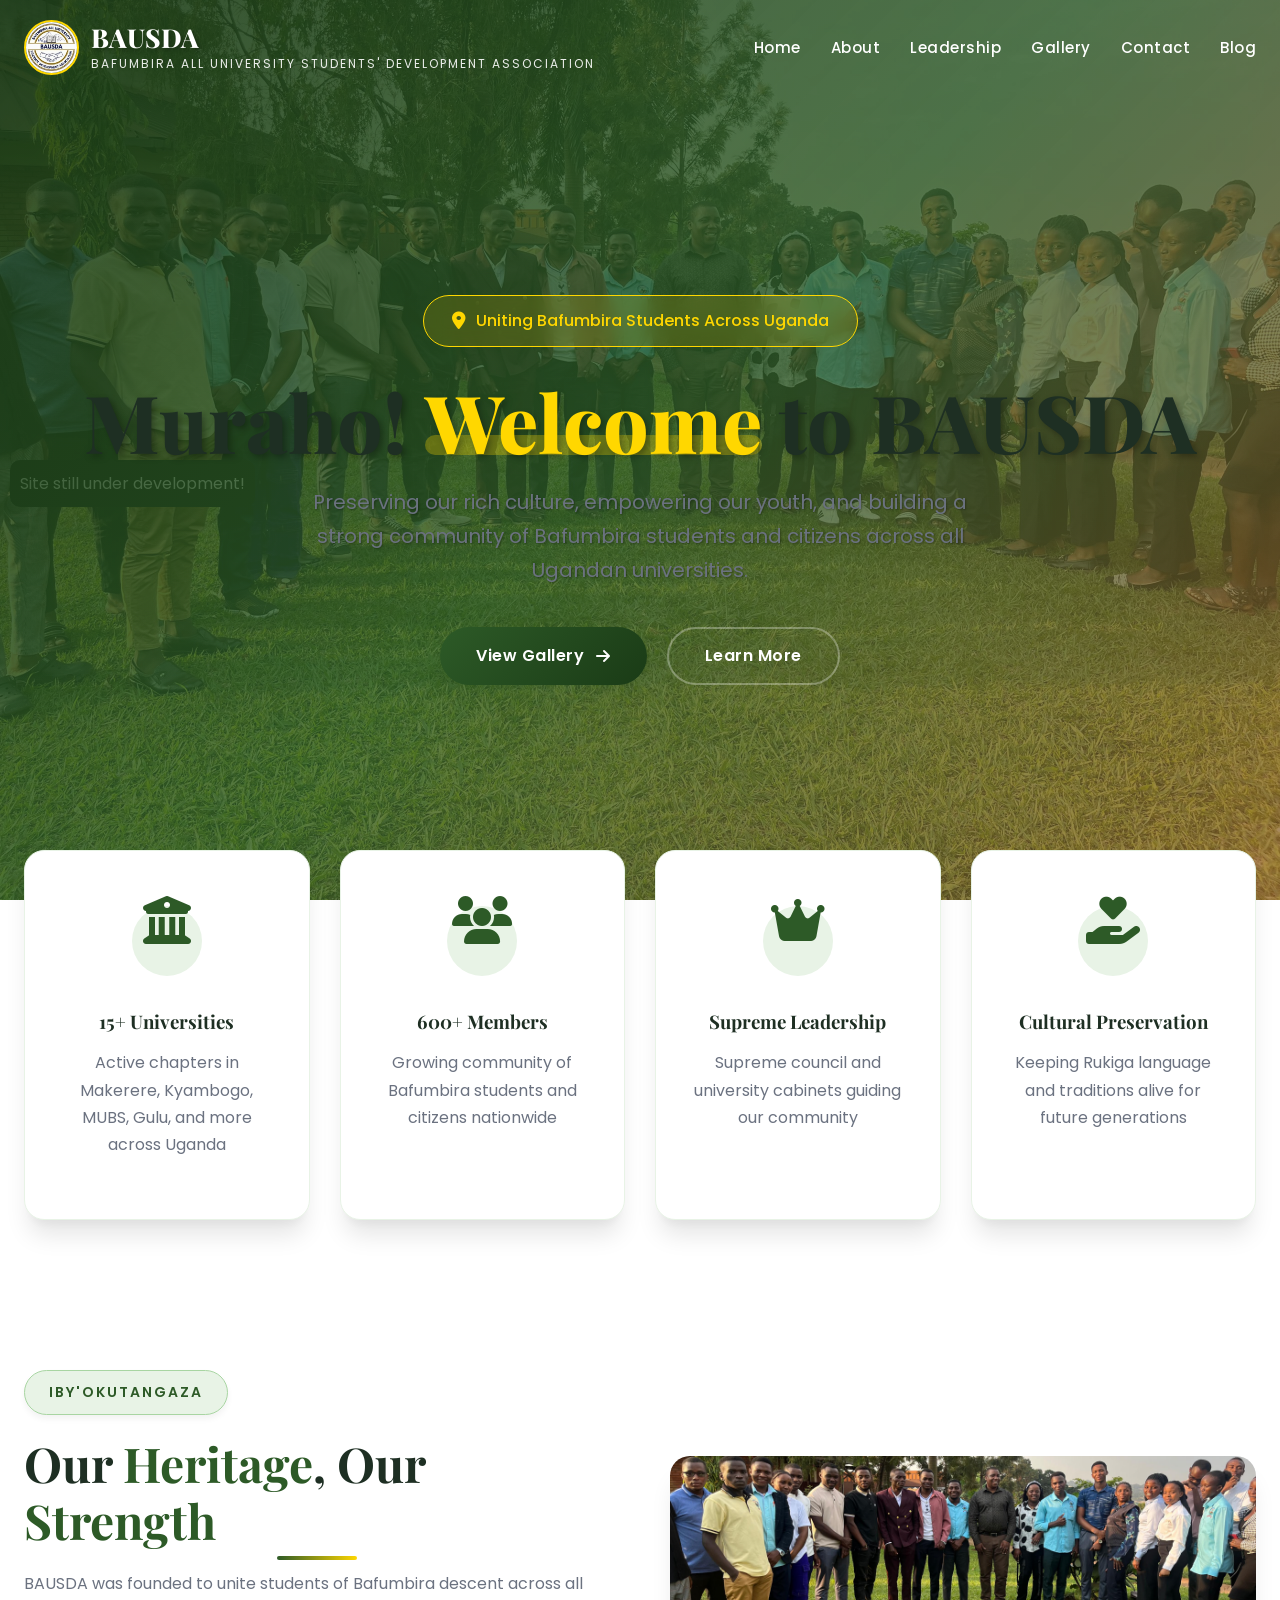
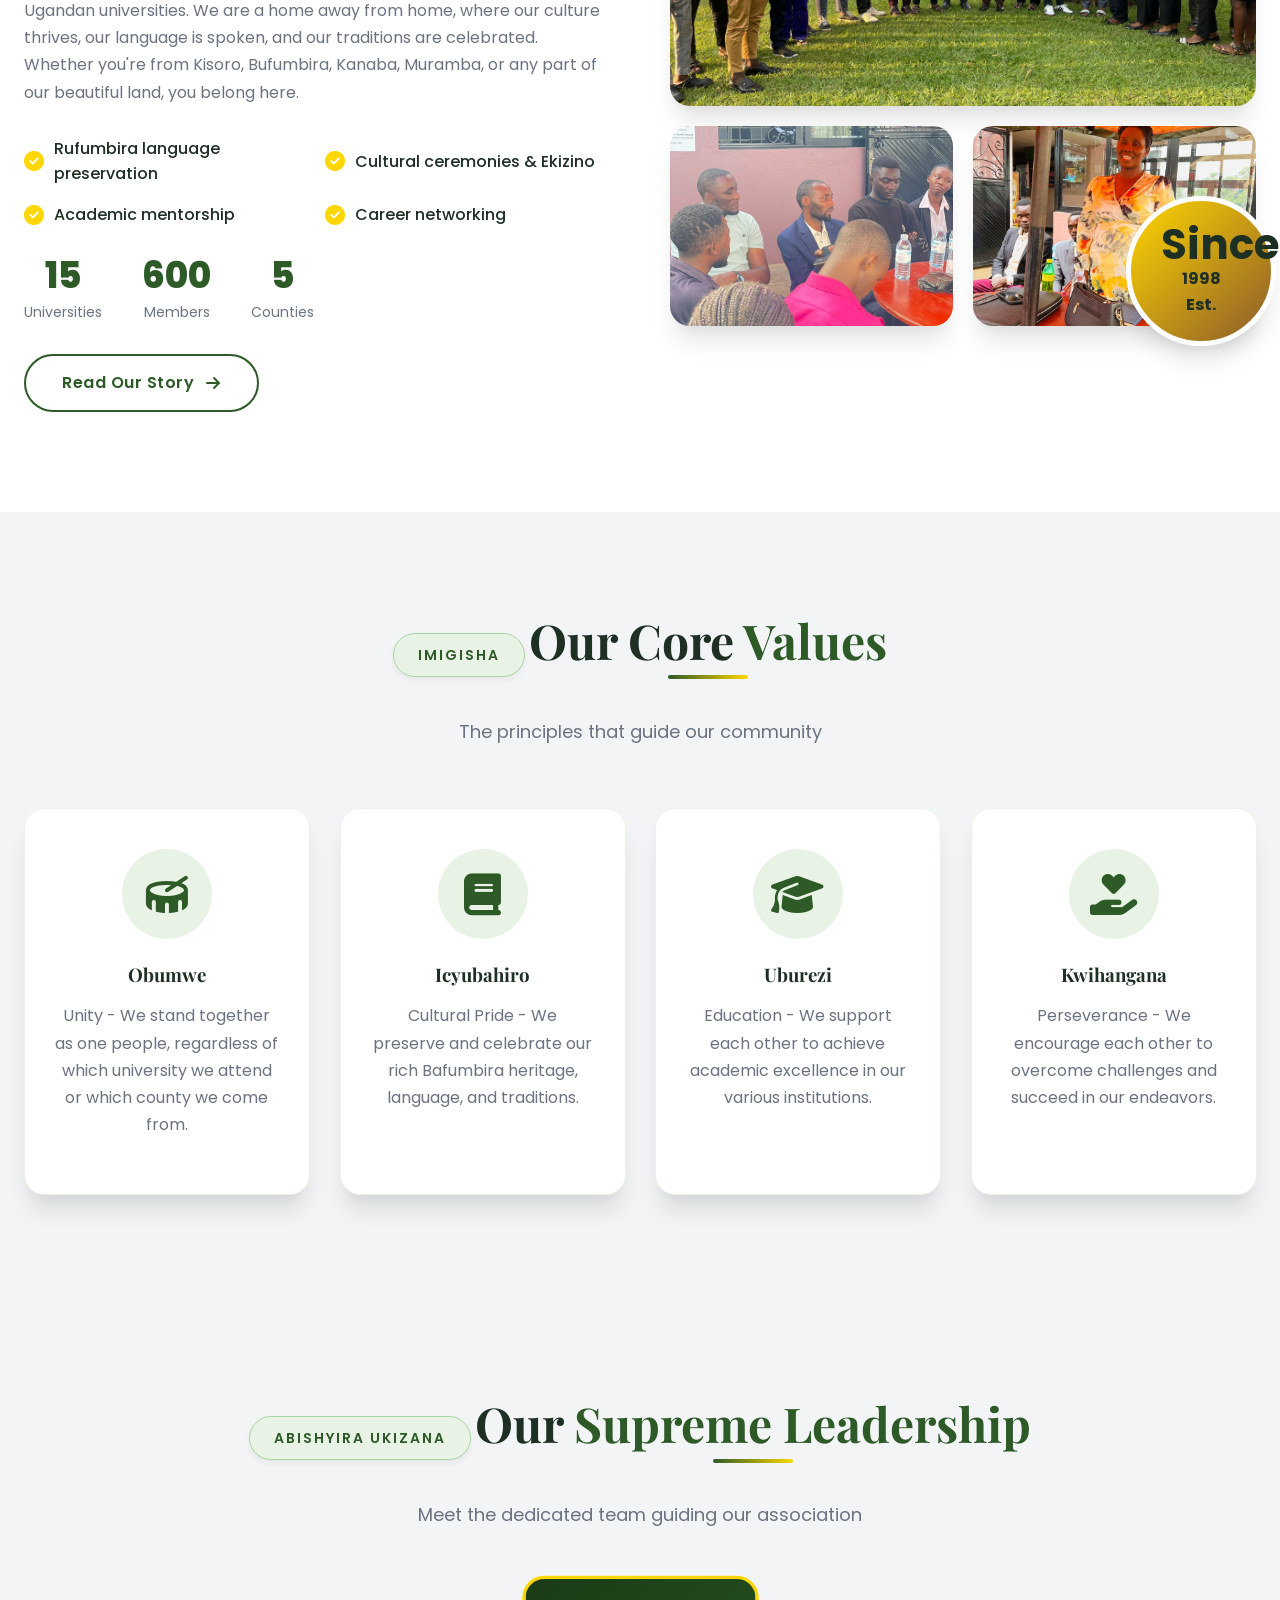
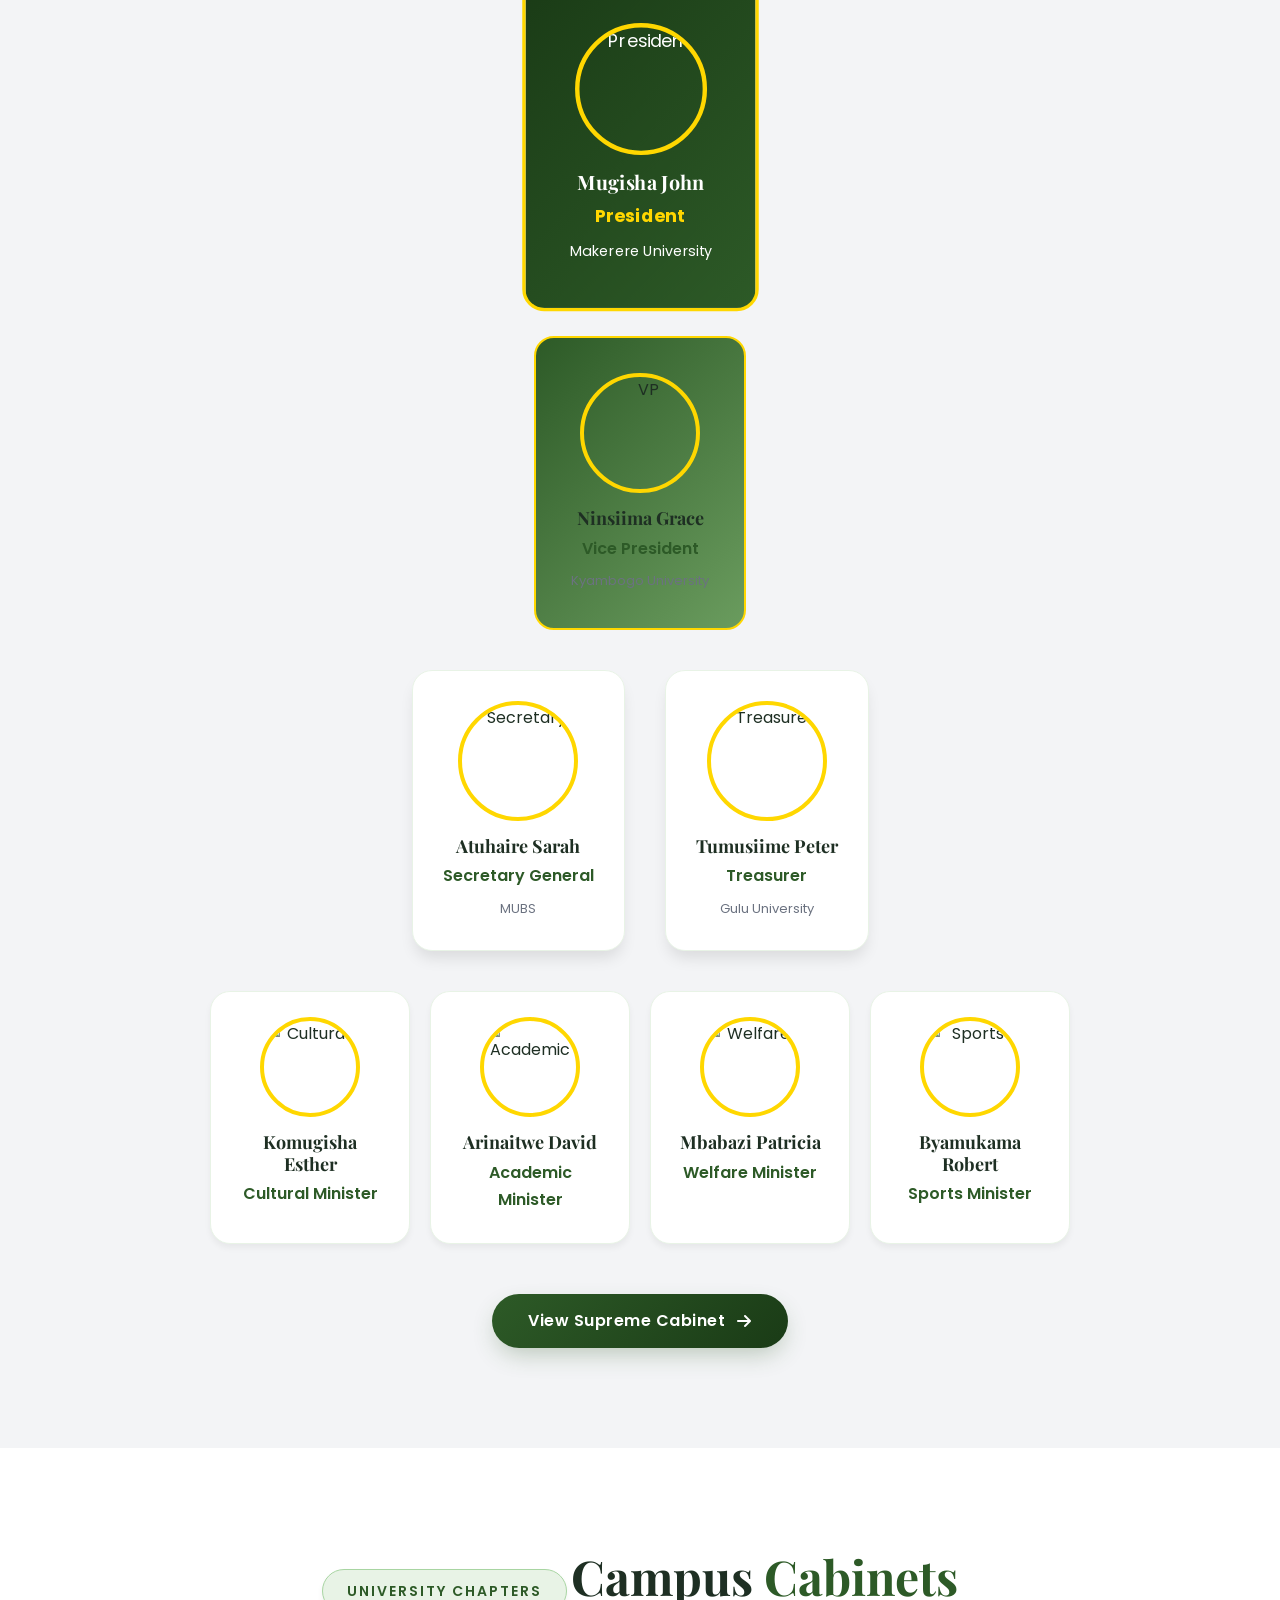
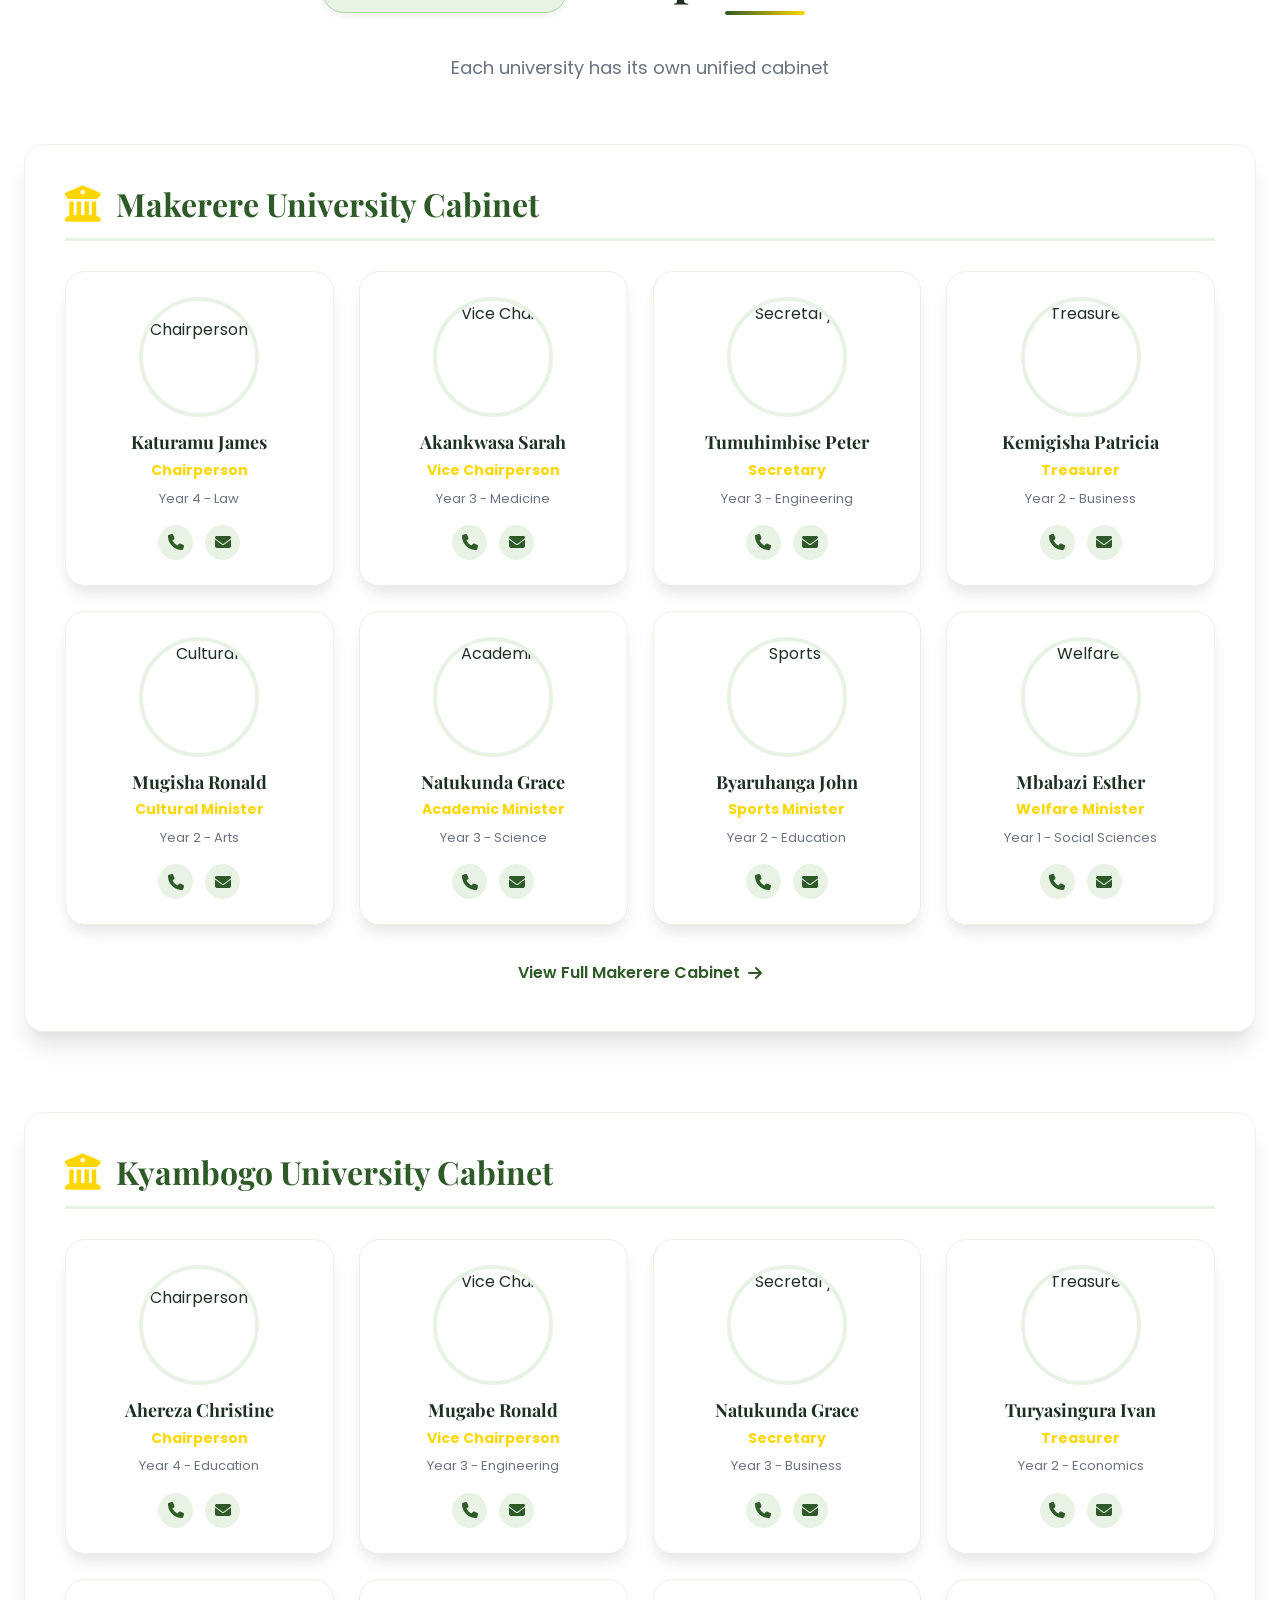
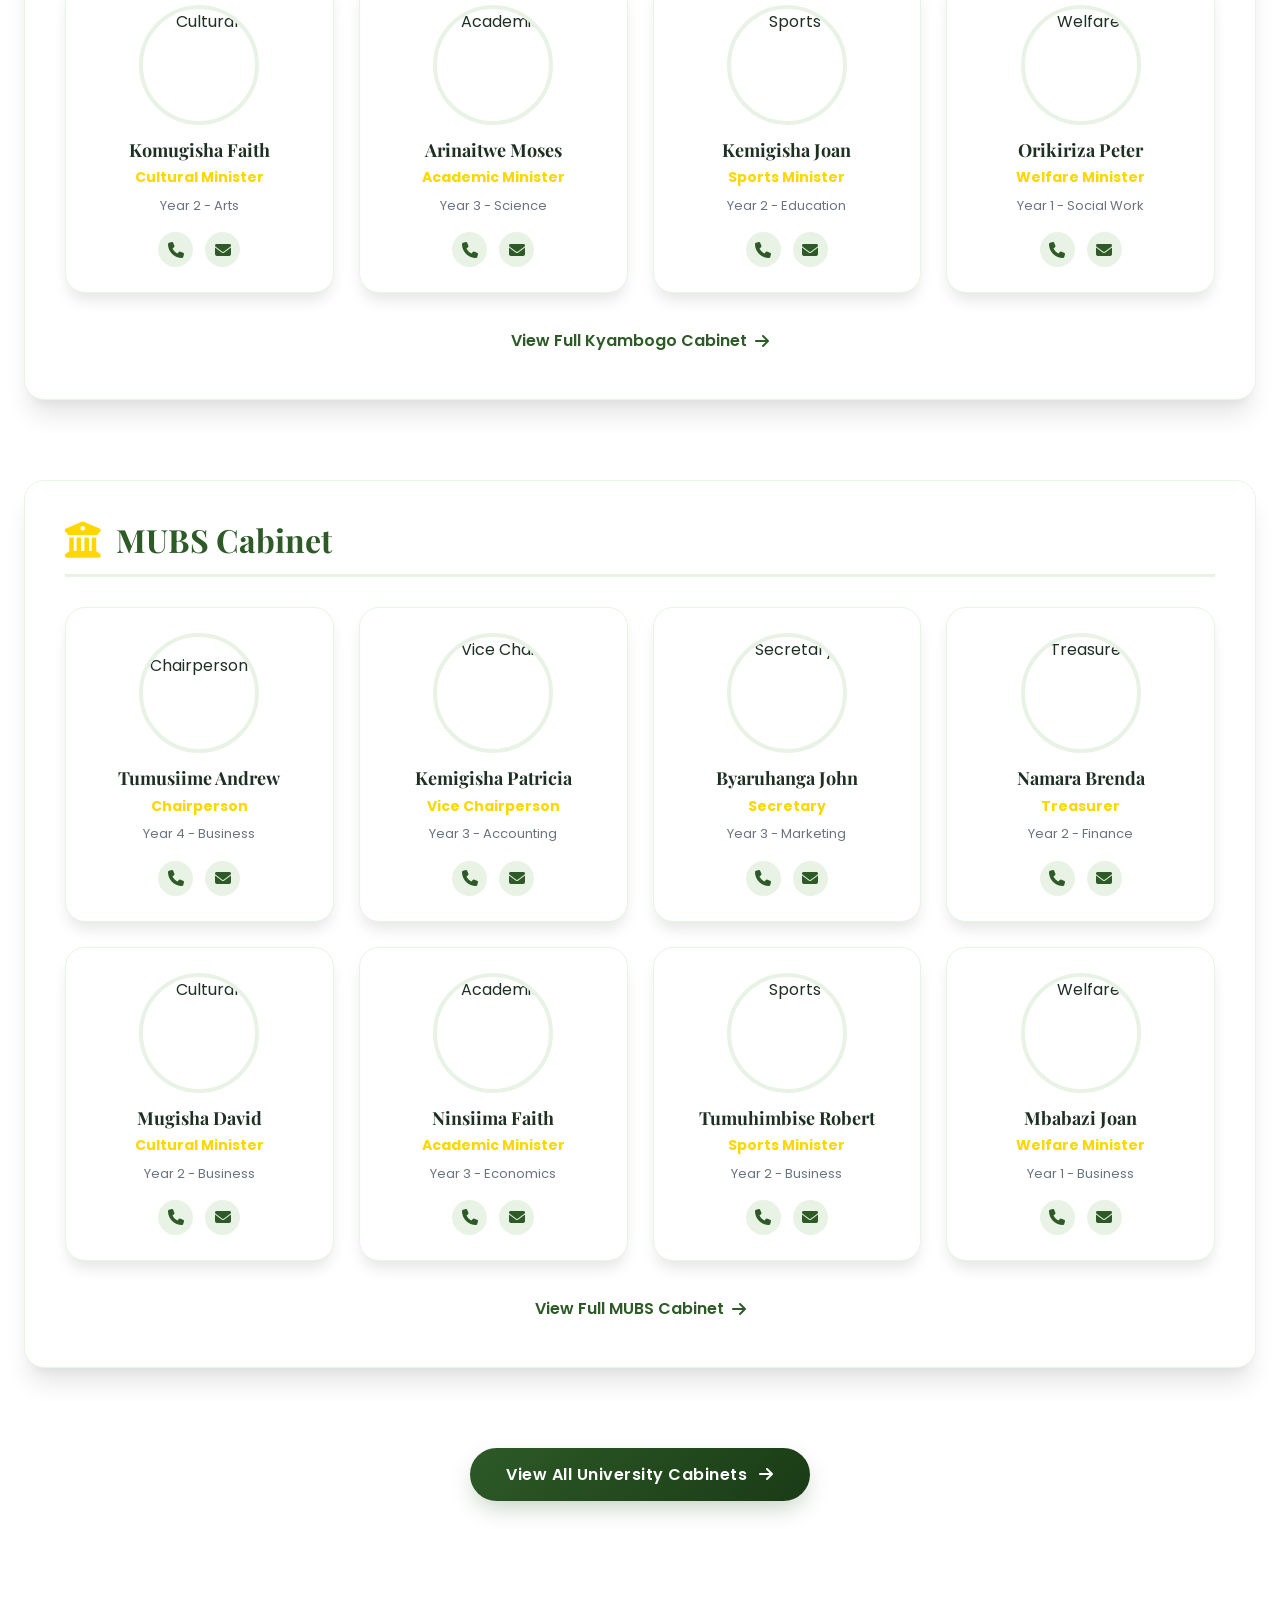
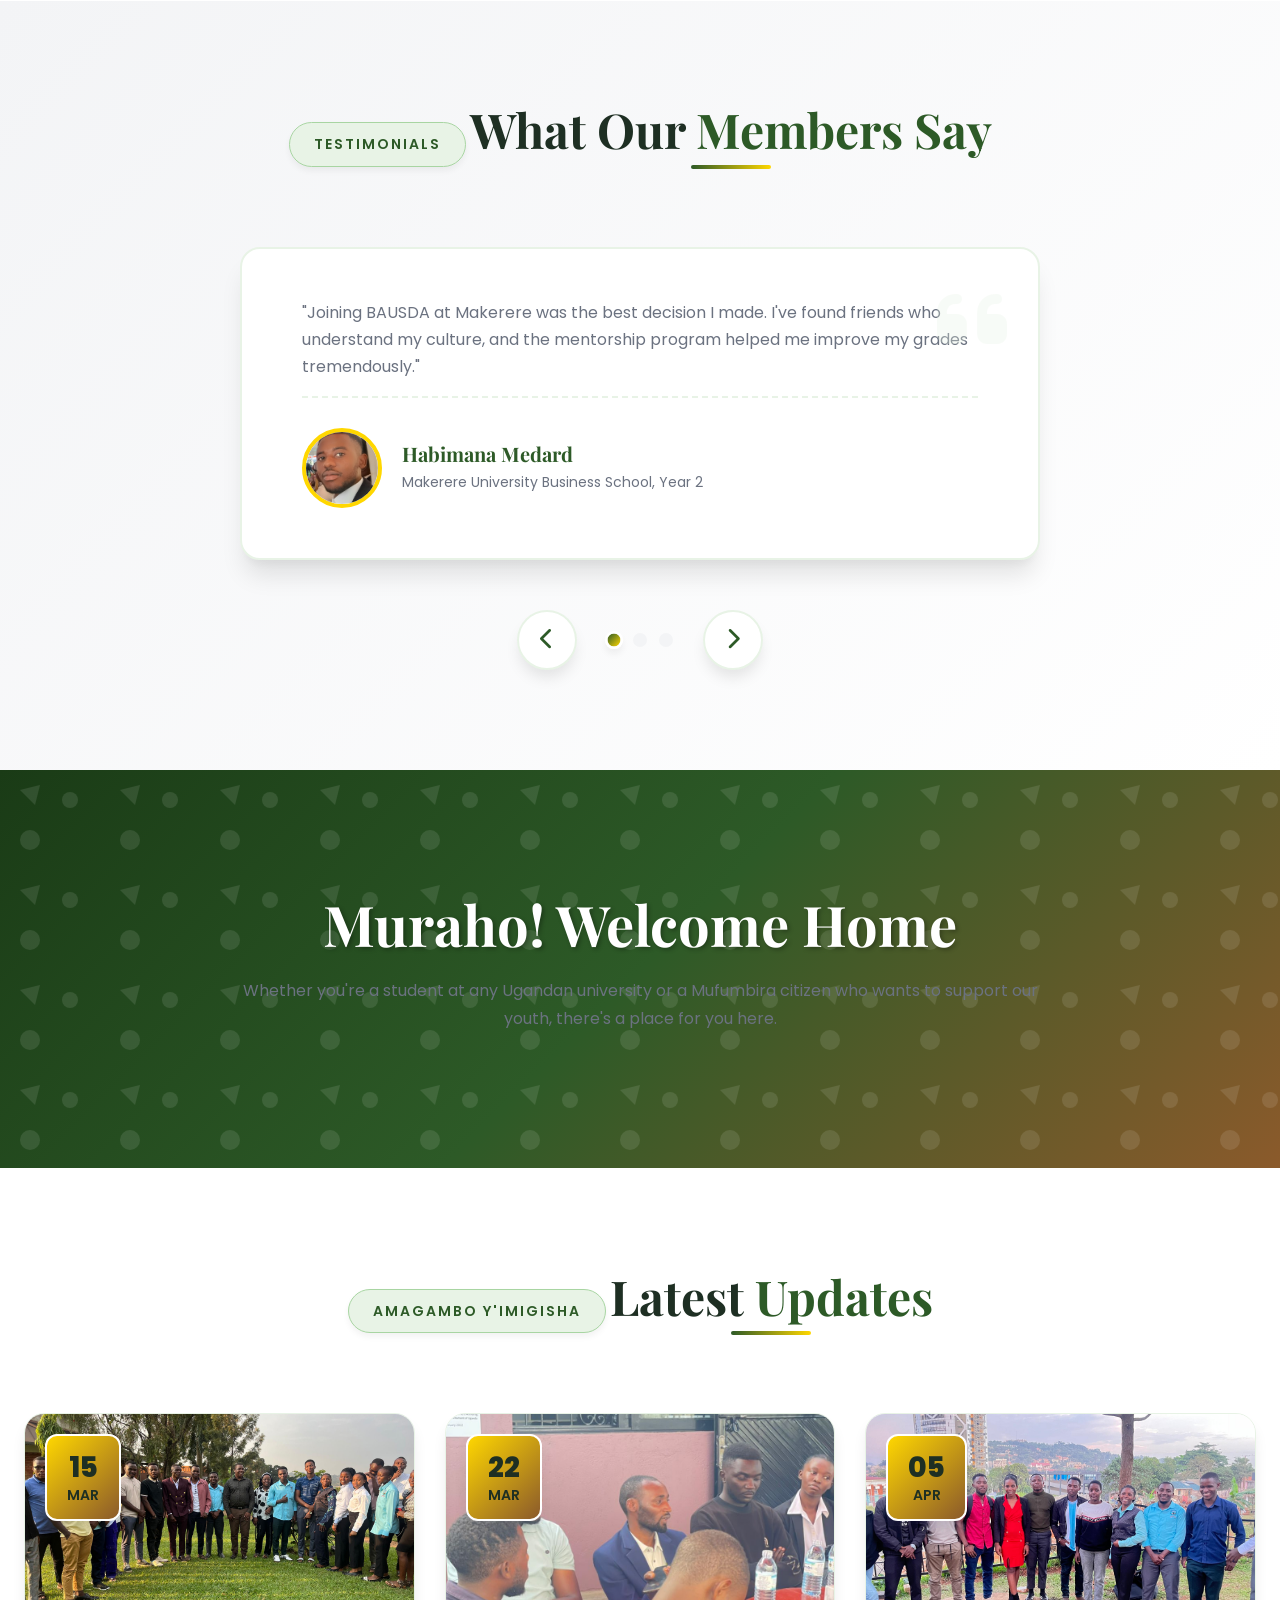
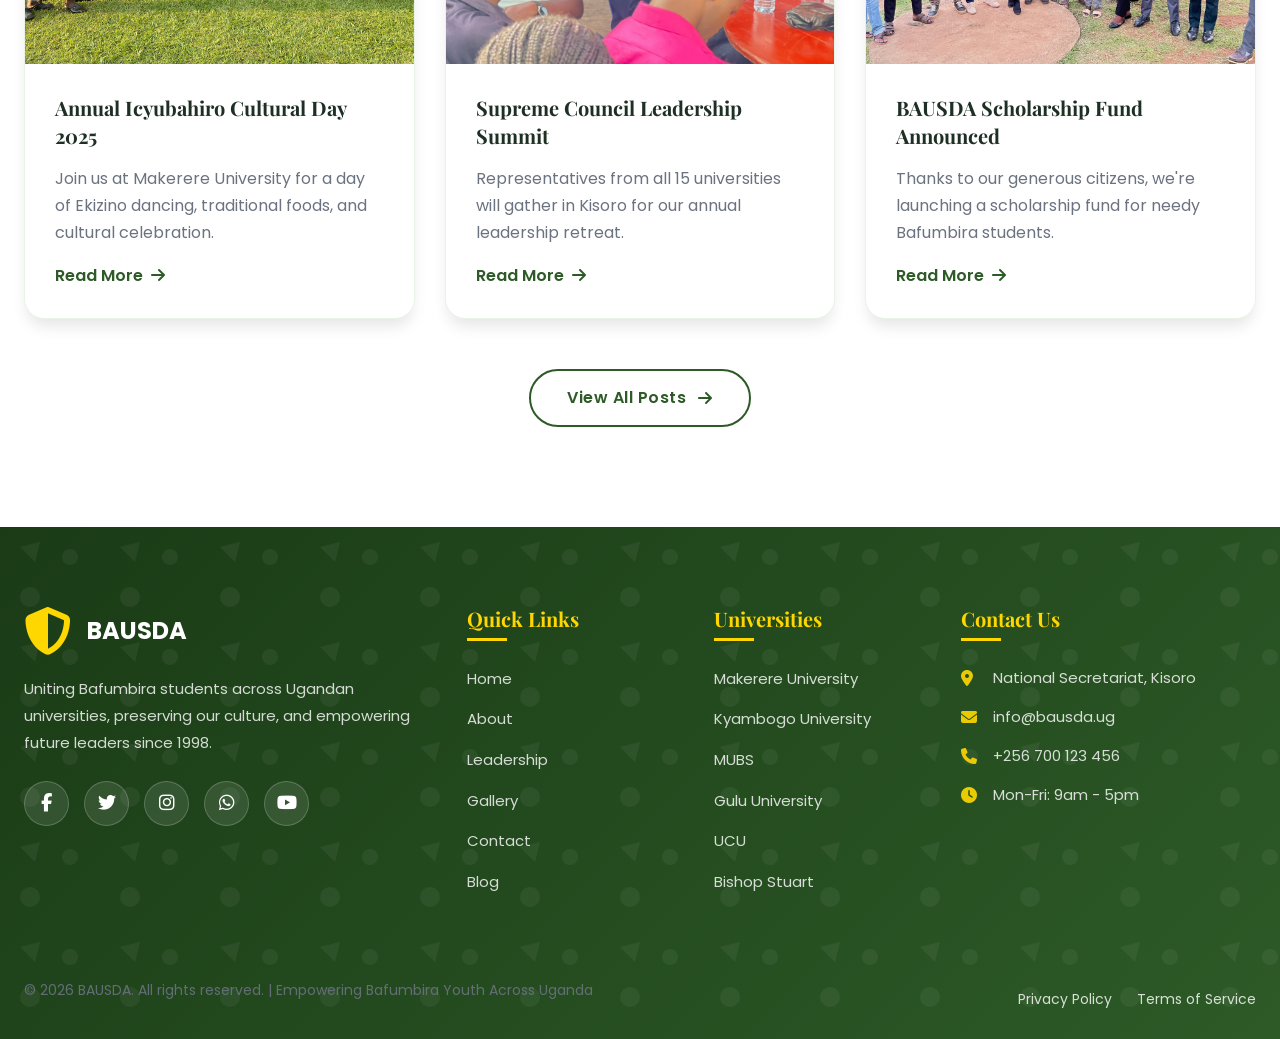
==== index.html @ 08331507 "first images" ====
<!DOCTYPE html>
<html lang="en">

<head>
    <meta charset="UTF-8">
    <meta name="viewport" content="width=device-width, initial-scale=1.0">
    <title>BAUSDA | Bafumbira Students' Association</title>
    <link rel="stylesheet" href="css/styles.css">
    <link rel="stylesheet" href="https://cdnjs.cloudflare.com/ajax/libs/font-awesome/6.4.0/css/all.min.css">
    <link
        href="https://fonts.googleapis.com/css2?family=Playfair+Display:wght@400;500;600;700;800&family=Poppins:wght@300;400;500;600;700&display=swap"
        rel="stylesheet">
    <link href="https://unpkg.com/aos@2.3.1/dist/aos.css" rel="stylesheet">
    <link rel="shortcut icon" href="image_resources/android-chrome-192x192.png" type="image/x-icon">
</head>

<body>
    <header class="header" id="header">
        <nav class="navbar">
            <div class="container">
                <div class="nav-wrapper">
                    <a href="index.html" class="logo">
                        <div class="logo-icon">
                            <img src="image_resources/bausda_logo.jpeg" alt="logo" srcset="">
                        </div>
                        <div class="logo-text">
                            <span class="logo-main">BAUSDA</span>
                            <span class="logo-sub">Bafumbira All University Students' Development Association</span>
                        </div>
                    </a>

                    <ul class="nav-menu">
                        <li><a href="index.html" class="active">Home</a></li>
                        <li><a href="about.html">About</a></li>
                        <li><a href="leadership.html">Leadership</a></li>
                        <li><a href="gallery.html">Gallery</a></li>
                        <li><a href="contact.html">Contact</a></li>
                        <li><a href="blog.html">Blog</a></li>
                    </ul>

                    <div class="hamburger">
                        <span></span>
                        <span></span>
                        <span></span>
                    </div>
                </div>
            </div>
        </nav>
    </header>

    <section class="hero">
        <div class="hero-slider">
            <div class="slide active"
                style="background-image: url('image_resources/bousda_photos/welcome_banner.jpg')">
            </div>
            <div class="slide"
                style="background-image: url('https://images.unsplash.com/photo-1524661135-423995f22d0b?ixlib=rb-4.0.3&auto=format&fit=crop&w=1950&q=80')">
            </div>
            <div class="slide"
                style="background-image: url('image_resources/bousda_photos/welcome_image2.jpg')">
            </div>
        </div>
        <div class="hero-overlay"></div>

        <div class="container hero-content">
            <div class="hero-badge" data-aos="fade-up" data-aos-duration="1000">
                <i class="fas fa-map-marker-alt"></i>
                Uniting Bafumbira Students Across Uganda
            </div>
            <h1 class="hero-title" data-aos="fade-up" data-aos-duration="1000" data-aos-delay="200">
                Muraho! <span class="highlight">Welcome</span> to BAUSDA
            </h1>
            <p class="hero-text" data-aos="fade-up" data-aos-duration="1000" data-aos-delay="400">
                Preserving our rich culture, empowering our youth, and building a strong community of Bafumbira students
                and citizens across all Ugandan universities.
            </p>
            <div class="hero-buttons" data-aos="fade-up" data-aos-duration="1000" data-aos-delay="600">
                <a href="gallery.html" class="btn btn-primary btn-glow">
                    View Gallery <i class="fas fa-arrow-right"></i>
                </a>
                <a href="about.html" class="btn btn-outline-light">
                    Learn More
                </a>
            </div>
        </div>

        <div class="hero-controls">
            <button class="prev-slide"><i class="fas fa-chevron-left"></i></button>
            <button class="next-slide"><i class="fas fa-chevron-right"></i></button>
        </div>

        <div class="hero-scroll">
            <a href="#features" class="scroll-down">
                <span>Scroll</span>
                <i class="fas fa-chevron-down"></i>
            </a>
        </div>
    </section>

    <section class="features" id="features">
        <div class="container">
            <div class="features-grid">
                <div class="feature-card" data-aos="fade-up" data-aos-duration="800">
                    <div class="feature-icon-wrapper">
                        <i class="fas fa-university feature-icon"></i>
                        <div class="feature-icon-bg"></div>
                    </div>
                    <h3>15+ Universities</h3>
                    <p>Active chapters in Makerere, Kyambogo, MUBS, Gulu, and more across Uganda</p>
                </div>

                <div class="feature-card" data-aos="fade-up" data-aos-duration="800" data-aos-delay="100">
                    <div class="feature-icon-wrapper">
                        <i class="fas fa-users feature-icon"></i>
                        <div class="feature-icon-bg"></div>
                    </div>
                    <h3>600+ Members</h3>
                    <p>Growing community of Bafumbira students and citizens nationwide</p>
                </div>

                <div class="feature-card" data-aos="fade-up" data-aos-duration="800" data-aos-delay="200">
                    <div class="feature-icon-wrapper">
                        <i class="fas fa-crown feature-icon"></i>
                        <div class="feature-icon-bg"></div>
                    </div>
                    <h3>Supreme Leadership</h3>
                    <p>Supreme council and university cabinets guiding our community</p>
                </div>

                <div class="feature-card" data-aos="fade-up" data-aos-duration="800" data-aos-delay="300">
                    <div class="feature-icon-wrapper">
                        <i class="fas fa-hand-holding-heart feature-icon"></i>
                        <div class="feature-icon-bg"></div>
                    </div>
                    <h3>Cultural Preservation</h3>
                    <p>Keeping Rukiga language and traditions alive for future generations</p>
                </div>
            </div>
        </div>
    </section>

    <section class="about-preview">
        <div class="container">
            <div class="about-grid">
                <div class="about-content" data-aos="fade-right" data-aos-duration="1000">
                    <span class="section-tag">Iby'okutangaza</span>
                    <h2 class="section-title">Our <span class="text-green">Heritage</span>, Our <span
                            class="text-green">Strength</span></h2>
                    <p class="about-text">
                        BAUSDA was founded to unite students of Bafumbira descent across all
                        Ugandan universities. We are a home away from home, where our culture thrives, our language is
                        spoken, and our traditions are celebrated. Whether you're from Kisoro, Bufumbira, Kanaba,
                        Muramba, or any part of our beautiful land, you belong here.
                    </p>

                    <div class="about-features">
                        <div class="about-feature">
                            <i class="fas fa-check-circle"></i>
                            <span>Rufumbira language preservation</span>
                        </div>
                        <div class="about-feature">
                            <i class="fas fa-check-circle"></i>
                            <span>Cultural ceremonies & Ekizino</span>
                        </div>
                        <div class="about-feature">
                            <i class="fas fa-check-circle"></i>
                            <span>Academic mentorship</span>
                        </div>
                        <div class="about-feature">
                            <i class="fas fa-check-circle"></i>
                            <span>Career networking</span>
                        </div>
                    </div>

                    <div class="about-stats">
                        <div class="stat-item">
                            <span class="stat-number">15</span>
                            <span class="stat-label">Universities</span>
                        </div>
                        <div class="stat-item">
                            <span class="stat-number">600+</span>
                            <span class="stat-label">Members</span>
                        </div>
                        <div class="stat-item">
                            <span class="stat-number">5</span>
                            <span class="stat-label">Counties</span>
                        </div>
                    </div>

                    <a href="about.html" class="btn btn-secondary">
                        Read Our Story <i class="fas fa-arrow-right"></i>
                    </a>
                </div>

                <div class="about-image" data-aos="fade-left" data-aos-duration="1000">
                    <div class="image-grid">
                        <img src="image_resources/bousda_photos/welcome_banner.jpg"
                            alt="Bafumbira cultural gathering" class="grid-img img1">
                        <img src="image_resources/bousda_photos/meeting.jpg"
                            alt="Students meeting" class="grid-img img2">
                        <img src="image_resources/bousda_photos/meeting2.jpg"
                            alt="Cultural dance" class="grid-img img3">
                    </div>
                    <div class="experience-badge">
                        <span class="years">Since</span>
                        <span>1998<br>Est.</span>
                    </div>
                </div>
            </div>
        </div>
    </section>

    <section class="values">
        <div class="container">
            <div class="section-header text-center" data-aos="fade-up" data-aos-duration="800">
                <span class="section-tag">Imigisha</span>
                <h2 class="section-title">Our Core <span class="text-green">Values</span></h2>
                <p class="section-description">The principles that guide our community</p>
            </div>

            <div class="values-grid">
                <div class="value-card" data-aos="flip-left" data-aos-duration="800">
                    <div class="value-icon-wrapper">
                        <i class="fas fa-drum"></i>
                    </div>
                    <h3>Obumwe</h3>
                    <p>Unity - We stand together as one people, regardless of which university we attend or which
                        county we come from.</p>
                </div>

                <div class="value-card" data-aos="flip-left" data-aos-duration="800" data-aos-delay="100">
                    <div class="value-icon-wrapper">
                        <i class="fas fa-book"></i>
                    </div>
                    <h3>Icyubahiro</h3>
                    <p>Cultural Pride - We preserve and celebrate our rich Bafumbira heritage, language, and traditions.
                    </p>
                </div>

                <div class="value-card" data-aos="flip-left" data-aos-duration="800" data-aos-delay="200">
                    <div class="value-icon-wrapper">
                        <i class="fas fa-graduation-cap"></i>
                    </div>
                    <h3>Uburezi</h3>
                    <p>Education - We support each other to achieve academic excellence in our various institutions.</p>
                </div>

                <div class="value-card" data-aos="flip-left" data-aos-duration="800" data-aos-delay="300">
                    <div class="value-icon-wrapper">
                        <i class="fas fa-hand-holding-heart"></i>
                    </div>
                    <h3>Kwihangana</h3>
                    <p>Perseverance - We encourage each other to overcome challenges and succeed in our endeavors.</p>
                </div>
            </div>
        </div>
    </section>

    <section class="leadership-preview bg-light">
        <div class="container">
            <div class="section-header text-center" data-aos="fade-up" data-aos-duration="800">
                <span class="section-tag">Abishyira Ukizana</span>
                <h2 class="section-title">Our <span class="text-green">Supreme Leadership</span></h2>
                <p class="section-description">Meet the dedicated team guiding our association</p>
            </div>

            <div class="hierarchy-chart" data-aos="fade-up" data-aos-duration="1000">
                <div class="hierarchy-level president-level">
                    <div class="leader-card">
                        <img src="https://randomuser.me/api/portraits/men/32.jpg" alt="President">
                        <h4>Mugisha John</h4>
                        <p>President</p>
                        <span>Makerere University</span>
                    </div>
                </div>

                <div class="hierarchy-level vp-level">
                    <div class="leader-card">
                        <img src="https://randomuser.me/api/portraits/women/44.jpg" alt="VP">
                        <h4>Ninsiima Grace</h4>
                        <p>Vice President</p>
                        <span>Kyambogo University</span>
                    </div>
                </div>

                <div class="hierarchy-level secretariat-level">
                    <div class="leader-card">
                        <img src="https://randomuser.me/api/portraits/women/68.jpg" alt="Secretary">
                        <h4>Atuhaire Sarah</h4>
                        <p>Secretary General</p>
                        <span>MUBS</span>
                    </div>
                    <div class="leader-card">
                        <img src="https://randomuser.me/api/portraits/men/46.jpg" alt="Treasurer">
                        <h4>Tumusiime Peter</h4>
                        <p>Treasurer</p>
                        <span>Gulu University</span>
                    </div>
                </div>

                <div class="hierarchy-level cabinet-level">
                    <div class="leader-card">
                        <img src="https://randomuser.me/api/portraits/women/33.jpg" alt="Cultural">
                        <h4>Komugisha Esther</h4>
                        <p>Cultural Minister</p>
                    </div>
                    <div class="leader-card">
                        <img src="https://randomuser.me/api/portraits/men/75.jpg" alt="Academic">
                        <h4>Arinaitwe David</h4>
                        <p>Academic Minister</p>
                    </div>
                    <div class="leader-card">
                        <img src="https://randomuser.me/api/portraits/women/22.jpg" alt="Welfare">
                        <h4>Mbabazi Patricia</h4>
                        <p>Welfare Minister</p>
                    </div>
                    <div class="leader-card">
                        <img src="https://randomuser.me/api/portraits/men/52.jpg" alt="Sports">
                        <h4>Byamukama Robert</h4>
                        <p>Sports Minister</p>
                    </div>
                </div>
            </div>

            <div class="text-center">
                <a href="leadership.html" class="btn btn-primary">View Supreme Cabinet <i
                        class="fas fa-arrow-right"></i></a>
            </div>
        </div>
    </section>

    <!-- University Chapters with Full Cabinets -->
    <section class="university-chapters-full">
        <div class="container">
            <div class="section-header text-center" data-aos="fade-up" data-aos-duration="800">
                <span class="section-tag">University Chapters</span>
                <h2 class="section-title">Campus <span class="text-green">Cabinets</span></h2>
                <p class="section-description">Each university has its own unified cabinet</p>
            </div>

            <!-- Makerere University Cabinet -->
            <div class="chapter-full" data-aos="fade-up" data-aos-duration="1000">
                <h3 class="chapter-title"><i class="fas fa-university"></i> Makerere University Cabinet</h3>
                <div class="chapter-cabinet-grid">
                    <div class="cabinet-member">
                        <img src="https://randomuser.me/api/portraits/men/42.jpg" alt="Chairperson">
                        <h4>Katuramu James</h4>
                        <p class="member-role">Chairperson</p>
                        <p class="member-year">Year 4 - Law</p>
                        <div class="member-contact">
                            <a href="#"><i class="fas fa-phone"></i></a>
                            <a href="#"><i class="fas fa-envelope"></i></a>
                        </div>
                    </div>
                    <div class="cabinet-member">
                        <img src="https://randomuser.me/api/portraits/women/42.jpg" alt="Vice Chair">
                        <h4>Akankwasa Sarah</h4>
                        <p class="member-role">Vice Chairperson</p>
                        <p class="member-year">Year 3 - Medicine</p>
                        <div class="member-contact">
                            <a href="#"><i class="fas fa-phone"></i></a>
                            <a href="#"><i class="fas fa-envelope"></i></a>
                        </div>
                    </div>
                    <div class="cabinet-member">
                        <img src="https://randomuser.me/api/portraits/men/43.jpg" alt="Secretary">
                        <h4>Tumuhimbise Peter</h4>
                        <p class="member-role">Secretary</p>
                        <p class="member-year">Year 3 - Engineering</p>
                        <div class="member-contact">
                            <a href="#"><i class="fas fa-phone"></i></a>
                            <a href="#"><i class="fas fa-envelope"></i></a>
                        </div>
                    </div>
                    <div class="cabinet-member">
                        <img src="https://randomuser.me/api/portraits/women/43.jpg" alt="Treasurer">
                        <h4>Kemigisha Patricia</h4>
                        <p class="member-role">Treasurer</p>
                        <p class="member-year">Year 2 - Business</p>
                        <div class="member-contact">
                            <a href="#"><i class="fas fa-phone"></i></a>
                            <a href="#"><i class="fas fa-envelope"></i></a>
                        </div>
                    </div>
                    <div class="cabinet-member">
                        <img src="https://randomuser.me/api/portraits/men/44.jpg" alt="Cultural">
                        <h4>Mugisha Ronald</h4>
                        <p class="member-role">Cultural Minister</p>
                        <p class="member-year">Year 2 - Arts</p>
                        <div class="member-contact">
                            <a href="#"><i class="fas fa-phone"></i></a>
                            <a href="#"><i class="fas fa-envelope"></i></a>
                        </div>
                    </div>
                    <div class="cabinet-member">
                        <img src="https://randomuser.me/api/portraits/women/44.jpg" alt="Academic">
                        <h4>Natukunda Grace</h4>
                        <p class="member-role">Academic Minister</p>
                        <p class="member-year">Year 3 - Science</p>
                        <div class="member-contact">
                            <a href="#"><i class="fas fa-phone"></i></a>
                            <a href="#"><i class="fas fa-envelope"></i></a>
                        </div>
                    </div>
                    <div class="cabinet-member">
                        <img src="https://randomuser.me/api/portraits/men/45.jpg" alt="Sports">
                        <h4>Byaruhanga John</h4>
                        <p class="member-role">Sports Minister</p>
                        <p class="member-year">Year 2 - Education</p>
                        <div class="member-contact">
                            <a href="#"><i class="fas fa-phone"></i></a>
                            <a href="#"><i class="fas fa-envelope"></i></a>
                        </div>
                    </div>
                    <div class="cabinet-member">
                        <img src="https://randomuser.me/api/portraits/women/45.jpg" alt="Welfare">
                        <h4>Mbabazi Esther</h4>
                        <p class="member-role">Welfare Minister</p>
                        <p class="member-year">Year 1 - Social Sciences</p>
                        <div class="member-contact">
                            <a href="#"><i class="fas fa-phone"></i></a>
                            <a href="#"><i class="fas fa-envelope"></i></a>
                        </div>
                    </div>
                </div>
                <div class="text-center chapter-more">
                    <a href="#" class="btn-link">View Full Makerere Cabinet <i class="fas fa-arrow-right"></i></a>
                </div>
            </div>

            <!-- Kyambogo University Cabinet -->
            <div class="chapter-full" data-aos="fade-up" data-aos-duration="1000" data-aos-delay="100">
                <h3 class="chapter-title"><i class="fas fa-university"></i> Kyambogo University Cabinet</h3>
                <div class="chapter-cabinet-grid">
                    <div class="cabinet-member">
                        <img src="https://randomuser.me/api/portraits/women/46.jpg" alt="Chairperson">
                        <h4>Ahereza Christine</h4>
                        <p class="member-role">Chairperson</p>
                        <p class="member-year">Year 4 - Education</p>
                        <div class="member-contact">
                            <a href="#"><i class="fas fa-phone"></i></a>
                            <a href="#"><i class="fas fa-envelope"></i></a>
                        </div>
                    </div>
                    <div class="cabinet-member">
                        <img src="https://randomuser.me/api/portraits/men/46.jpg" alt="Vice Chair">
                        <h4>Mugabe Ronald</h4>
                        <p class="member-role">Vice Chairperson</p>
                        <p class="member-year">Year 3 - Engineering</p>
                        <div class="member-contact">
                            <a href="#"><i class="fas fa-phone"></i></a>
                            <a href="#"><i class="fas fa-envelope"></i></a>
                        </div>
                    </div>
                    <div class="cabinet-member">
                        <img src="https://randomuser.me/api/portraits/women/47.jpg" alt="Secretary">
                        <h4>Natukunda Grace</h4>
                        <p class="member-role">Secretary</p>
                        <p class="member-year">Year 3 - Business</p>
                        <div class="member-contact">
                            <a href="#"><i class="fas fa-phone"></i></a>
                            <a href="#"><i class="fas fa-envelope"></i></a>
                        </div>
                    </div>
                    <div class="cabinet-member">
                        <img src="https://randomuser.me/api/portraits/men/47.jpg" alt="Treasurer">
                        <h4>Turyasingura Ivan</h4>
                        <p class="member-role">Treasurer</p>
                        <p class="member-year">Year 2 - Economics</p>
                        <div class="member-contact">
                            <a href="#"><i class="fas fa-phone"></i></a>
                            <a href="#"><i class="fas fa-envelope"></i></a>
                        </div>
                    </div>
                    <div class="cabinet-member">
                        <img src="https://randomuser.me/api/portraits/women/48.jpg" alt="Cultural">
                        <h4>Komugisha Faith</h4>
                        <p class="member-role">Cultural Minister</p>
                        <p class="member-year">Year 2 - Arts</p>
                        <div class="member-contact">
                            <a href="#"><i class="fas fa-phone"></i></a>
                            <a href="#"><i class="fas fa-envelope"></i></a>
                        </div>
                    </div>
                    <div class="cabinet-member">
                        <img src="https://randomuser.me/api/portraits/men/48.jpg" alt="Academic">
                        <h4>Arinaitwe Moses</h4>
                        <p class="member-role">Academic Minister</p>
                        <p class="member-year">Year 3 - Science</p>
                        <div class="member-contact">
                            <a href="#"><i class="fas fa-phone"></i></a>
                            <a href="#"><i class="fas fa-envelope"></i></a>
                        </div>
                    </div>
                    <div class="cabinet-member">
                        <img src="https://randomuser.me/api/portraits/women/49.jpg" alt="Sports">
                        <h4>Kemigisha Joan</h4>
                        <p class="member-role">Sports Minister</p>
                        <p class="member-year">Year 2 - Education</p>
                        <div class="member-contact">
                            <a href="#"><i class="fas fa-phone"></i></a>
                            <a href="#"><i class="fas fa-envelope"></i></a>
                        </div>
                    </div>
                    <div class="cabinet-member">
                        <img src="https://randomuser.me/api/portraits/men/49.jpg" alt="Welfare">
                        <h4>Orikiriza Peter</h4>
                        <p class="member-role">Welfare Minister</p>
                        <p class="member-year">Year 1 - Social Work</p>
                        <div class="member-contact">
                            <a href="#"><i class="fas fa-phone"></i></a>
                            <a href="#"><i class="fas fa-envelope"></i></a>
                        </div>
                    </div>
                </div>
                <div class="text-center chapter-more">
                    <a href="#" class="btn-link">View Full Kyambogo Cabinet <i class="fas fa-arrow-right"></i></a>
                </div>
            </div>

            <!-- MUBS Cabinet -->
            <div class="chapter-full" data-aos="fade-up" data-aos-duration="1000" data-aos-delay="200">
                <h3 class="chapter-title"><i class="fas fa-university"></i> MUBS Cabinet</h3>
                <div class="chapter-cabinet-grid">
                    <div class="cabinet-member">
                        <img src="https://randomuser.me/api/portraits/men/50.jpg" alt="Chairperson">
                        <h4>Tumusiime Andrew</h4>
                        <p class="member-role">Chairperson</p>
                        <p class="member-year">Year 4 - Business</p>
                        <div class="member-contact">
                            <a href="#"><i class="fas fa-phone"></i></a>
                            <a href="#"><i class="fas fa-envelope"></i></a>
                        </div>
                    </div>
                    <div class="cabinet-member">
                        <img src="https://randomuser.me/api/portraits/women/50.jpg" alt="Vice Chair">
                        <h4>Kemigisha Patricia</h4>
                        <p class="member-role">Vice Chairperson</p>
                        <p class="member-year">Year 3 - Accounting</p>
                        <div class="member-contact">
                            <a href="#"><i class="fas fa-phone"></i></a>
                            <a href="#"><i class="fas fa-envelope"></i></a>
                        </div>
                    </div>
                    <div class="cabinet-member">
                        <img src="https://randomuser.me/api/portraits/men/51.jpg" alt="Secretary">
                        <h4>Byaruhanga John</h4>
                        <p class="member-role">Secretary</p>
                        <p class="member-year">Year 3 - Marketing</p>
                        <div class="member-contact">
                            <a href="#"><i class="fas fa-phone"></i></a>
                            <a href="#"><i class="fas fa-envelope"></i></a>
                        </div>
                    </div>
                    <div class="cabinet-member">
                        <img src="https://randomuser.me/api/portraits/women/51.jpg" alt="Treasurer">
                        <h4>Namara Brenda</h4>
                        <p class="member-role">Treasurer</p>
                        <p class="member-year">Year 2 - Finance</p>
                        <div class="member-contact">
                            <a href="#"><i class="fas fa-phone"></i></a>
                            <a href="#"><i class="fas fa-envelope"></i></a>
                        </div>
                    </div>
                    <div class="cabinet-member">
                        <img src="https://randomuser.me/api/portraits/men/52.jpg" alt="Cultural">
                        <h4>Mugisha David</h4>
                        <p class="member-role">Cultural Minister</p>
                        <p class="member-year">Year 2 - Business</p>
                        <div class="member-contact">
                            <a href="#"><i class="fas fa-phone"></i></a>
                            <a href="#"><i class="fas fa-envelope"></i></a>
                        </div>
                    </div>
                    <div class="cabinet-member">
                        <img src="https://randomuser.me/api/portraits/women/52.jpg" alt="Academic">
                        <h4>Ninsiima Faith</h4>
                        <p class="member-role">Academic Minister</p>
                        <p class="member-year">Year 3 - Economics</p>
                        <div class="member-contact">
                            <a href="#"><i class="fas fa-phone"></i></a>
                            <a href="#"><i class="fas fa-envelope"></i></a>
                        </div>
                    </div>
                    <div class="cabinet-member">
                        <img src="https://randomuser.me/api/portraits/men/53.jpg" alt="Sports">
                        <h4>Tumuhimbise Robert</h4>
                        <p class="member-role">Sports Minister</p>
                        <p class="member-year">Year 2 - Business</p>
                        <div class="member-contact">
                            <a href="#"><i class="fas fa-phone"></i></a>
                            <a href="#"><i class="fas fa-envelope"></i></a>
                        </div>
                    </div>
                    <div class="cabinet-member">
                        <img src="https://randomuser.me/api/portraits/women/53.jpg" alt="Welfare">
                        <h4>Mbabazi Joan</h4>
                        <p class="member-role">Welfare Minister</p>
                        <p class="member-year">Year 1 - Business</p>
                        <div class="member-contact">
                            <a href="#"><i class="fas fa-phone"></i></a>
                            <a href="#"><i class="fas fa-envelope"></i></a>
                        </div>
                    </div>
                </div>
                <div class="text-center chapter-more">
                    <a href="#" class="btn-link">View Full MUBS Cabinet <i class="fas fa-arrow-right"></i></a>
                </div>
            </div>

            <!-- View All Chapters Button -->
            <div class="text-center" data-aos="fade-up" data-aos-duration="800">
                <a href="leadership.html#chapters" class="btn btn-primary">View All University Cabinets <i
                        class="fas fa-arrow-right"></i></a>
            </div>
        </div>
    </section>

    <section class="testimonials">
        <div class="container">
            <div class="section-header text-center" data-aos="fade-up" data-aos-duration="800">
                <span class="section-tag">Testimonials</span>
                <h2 class="section-title">What Our <span class="text-green">Members Say</span></h2>
            </div>

            <div class="testimonials-slider" data-aos="fade-up" data-aos-duration="1000">
                <div class="testimonial-card active">
                    <div class="testimonial-content">
                        <i class="fas fa-quote-left quote-icon"></i>
                        <p>"Joining BAUSDA at Makerere was the best decision I made. I've
                            found friends who understand my culture, and the mentorship program helped me improve my
                            grades tremendously."</p>
                        <div class="testimonial-author">
                            <img src="image_resources/bousda_photos/Medard.jpg" alt="Medard">
                            <div class="author-info">
                                <h4>Habimana Medard</h4>
                                <p>Makerere University Business School, Year 2</p>
                            </div>
                        </div>
                    </div>
                </div>

                <div class="testimonial-card">
                    <div class="testimonial-content">
                        <i class="fas fa-quote-left quote-icon"></i>
                        <p>"Being far from home at Gulu University, this association became my family. We celebrate
                            Ekizino together, speak Rukiga, and support each other. I'm proud to be Mufumbira!"</p>
                        <div class="testimonial-author">
                            <img src="https://cdn-icons-png.flaticon.com/128/11696/11696676.png" alt="Member">
                            <div class="author-info">
                                <h4>Kemigisha Sharon</h4>
                                <p>Gulu University, Year 2</p>
                            </div>
                        </div>
                    </div>
                </div>

                <div class="testimonial-card">
                    <div class="testimonial-content">
                        <i class="fas fa-quote-left quote-icon"></i>
                        <p>As an alumnus, I still stay connected through this association. I've mentored several
                            students who now work at my organization. This is more than a student group - it's a
                            lifelong community.</p>
                        <div class="testimonial-author">
                            <img src="https://randomuser.me/api/portraits/men/46.jpg" alt="Alumnus">
                            <div class="author-info">
                                <h4>Mugisha Charles</h4>
                                <p>Alumnus, Class of 2015</p>
                            </div>
                        </div>
                    </div>
                </div>

                <div class="slider-controls">
                    <button class="prev-testimonial"><i class="fas fa-chevron-left"></i></button>
                    <div class="slider-dots">
                        <span class="dot active"></span>
                        <span class="dot"></span>
                        <span class="dot"></span>
                    </div>
                    <button class="next-testimonial"><i class="fas fa-chevron-right"></i></button>
                </div>
            </div>
        </div>
    </section>

    <section class="join-cta">
        <div class="container">
            <div class="cta-wrapper" data-aos="zoom-in" data-aos-duration="1000">
                <div class="cta-content">
                    <h2>Muraho! Welcome Home</h2>
                    <p>Whether you're a student at any Ugandan university or a Mufumbira citizen who wants to support
                        our
                        youth, there's a place for you here.</p>
                    <!-- <div class="cta-buttons">
                        <a href="join.html" class="btn btn-primary btn-large btn-glow">
                            Join as Student <i class="fas fa-user-graduate"></i>
                        </a>
                        <a href="join.html#citizen" class="btn btn-outline-light btn-large">
                            Join as Citizen
                        </a>
                    </div>
                </div> -->
            </div>
        </div>
    </section>

    <section class="latest-news">
        <div class="container">
            <div class="section-header text-center" data-aos="fade-up" data-aos-duration="800">
                <span class="section-tag">Amagambo Y'imigisha</span>
                <h2 class="section-title">Latest <span class="text-green">Updates</span></h2>
            </div>

            <div class="news-grid">
                <article class="news-card" data-aos="fade-up" data-aos-duration="800">
                    <div class="news-image">
                        <img src="image_resources/bousda_photos/welcome_banner.jpg"
                            alt="Cultural Day">
                        <div class="news-date">
                            <span class="day">15</span>
                            <span class="month">MAR</span>
                        </div>
                    </div>
                    <div class="news-content">
                        <h3>Annual Icyubahiro Cultural Day 2025</h3>
                        <p>Join us at Makerere University for a day of Ekizino dancing, traditional foods, and
                            cultural celebration.</p>
                        <a href="blog-post.html" class="read-more">Read More <i class="fas fa-arrow-right"></i></a>
                    </div>
                </article>

                <article class="news-card" data-aos="fade-up" data-aos-duration="800" data-aos-delay="100">
                    <div class="news-image">
                        <img src="image_resources/bousda_photos/meeting.jpg"
                            alt="Leadership Summit">
                        <div class="news-date">
                            <span class="day">22</span>
                            <span class="month">MAR</span>
                        </div>
                    </div>
                    <div class="news-content">
                        <h3>Supreme Council Leadership Summit</h3>
                        <p>Representatives from all 15 universities will gather in Kisoro for our annual leadership
                            retreat.</p>
                        <a href="blog-post.html" class="read-more">Read More <i class="fas fa-arrow-right"></i></a>
                    </div>
                </article>

                <article class="news-card" data-aos="fade-up" data-aos-duration="800" data-aos-delay="200">
                    <div class="news-image">
                        <img src="image_resources/bousda_photos/group_pic1.jpg"
                            alt="Scholarship">
                        <div class="news-date">
                            <span class="day">05</span>
                            <span class="month">APR</span>
                        </div>
                    </div>
                    <div class="news-content">
                        <h3>BAUSDA Scholarship Fund Announced</h3>
                        <p>Thanks to our generous citizens, we're launching a scholarship fund for needy Bafumbira
                            students.</p>
                        <a href="blog-post.html" class="read-more">Read More <i class="fas fa-arrow-right"></i></a>
                    </div>
                </article>
            </div>

            <div class="text-center" data-aos="fade-up" data-aos-duration="800">
                <a href="blog.html" class="btn btn-secondary">View All Posts <i class="fas fa-arrow-right"></i></a>
            </div>
        </div>
    </section>

    <footer class="footer">
        <div class="container">
            <div class="footer-grid">
                <div class="footer-about">
                    <div class="footer-logo">
                        <i class="fas fa-shield-alt"></i>
                        <span>BAUSDA</span>
                    </div>
                    <p>Uniting Bafumbira students across Ugandan universities, preserving our culture, and empowering
                        future leaders since 1998.</p>
                    <div class="social-links">
                        <a href="#" class="social-link"><i class="fab fa-facebook-f"></i></a>
                        <a href="#" class="social-link"><i class="fab fa-twitter"></i></a>
                        <a href="#" class="social-link"><i class="fab fa-instagram"></i></a>
                        <a href="#" class="social-link"><i class="fab fa-whatsapp"></i></a>
                        <a href="#" class="social-link"><i class="fab fa-youtube"></i></a>
                    </div>
                </div>

                <div class="footer-links">
                    <h4>Quick Links</h4>
                    <ul>
                        <li><a href="index.html">Home</a></li>
                        <li><a href="about.html">About</a></li>
                        <li><a href="leadership.html">Leadership</a></li>
                        <li><a href="gallery.html">Gallery</a></li>
                        <li><a href="contact.html">Contact</a></li>
                        <li><a href="blog.html">Blog</a></li>
                    </ul>
                </div>

                <div class="footer-links">
                    <h4>Universities</h4>
                    <ul>
                        <li><a href="#makerere">Makerere University</a></li>
                        <li><a href="#kyambogo">Kyambogo University</a></li>
                        <li><a href="#mubs">MUBS</a></li>
                        <li><a href="#gulu">Gulu University</a></li>
                        <li><a href="#ucu">UCU</a></li>
                        <li><a href="#bsu">Bishop Stuart</a></li>
                    </ul>
                </div>

                <div class="footer-contact">
                    <h4>Contact Us</h4>
                    <ul>
                        <li><i class="fas fa-map-marker-alt"></i> National Secretariat, Kisoro</li>
                        <li><i class="fas fa-envelope"></i> info@bausda.ug</li>
                        <li><i class="fas fa-phone"></i> +256 700 123 456</li>
                        <li><i class="fas fa-clock"></i> Mon-Fri: 9am - 5pm</li>
                    </ul>
                </div>
            </div>

            <div class="footer-newsletter">
                <h4>Subscribe to Our Newsletter</h4>
                <form class="newsletter-form">
                    <input type="email" placeholder="Enter your email" required>
                    <button type="submit" class="btn btn-primary">Subscribe</button>
                </form>
            </div>

            <div class="footer-bottom">
                <p>&copy; 2026 BAUSDA. All rights reserved. | Empowering Bafumbira Youth Across Uganda</p>
                <div class="footer-bottom-links">
                    <a href="#">Privacy Policy</a>
                    <a href="#">Terms of Service</a>
                </div>
            </div>
        </div>
    </footer>

    <div class="twaleJames">
        <p>Site still under development!</p>
    </div> 

    <a href="#" class="back-to-top" id="backToTop">
        <i class="fas fa-arrow-up"></i>
    </a>

    <script src="https://unpkg.com/aos@2.3.1/dist/aos.js"></script>
    <script src="script.js"></script>
</body>

</html>
---- css/styles.css ----
/* ===== VARIABLES ===== */
:root {
    --primary-green: #2D5A27;
    --primary-dark: #1A3B16;
    --primary-light: #4B7A45;
    --secondary-green: #6A9C5E;
    --accent-green: #A8D5A2;
    --light-green: #E8F3E6;
    --earth-brown: #8B5A2B;
    --earth-light: #D4B48C;
    --gold: #FFD700;
    --cream: #FDF5E6;
    --white: #FFFFFF;
    --off-white: #F9F9F9;
    --dark: #1E2F23;
    --gray: #6B7280;
    --light-gray: #F3F4F6;
    --shadow-sm: 0 4px 6px rgba(0, 0, 0, 0.05);
    --shadow-md: 0 10px 15px -3px rgba(0, 0, 0, 0.1);
    --shadow-lg: 0 20px 25px -5px rgba(0, 0, 0, 0.1), 0 10px 10px -5px rgba(0, 0, 0, 0.04);
    --shadow-green: 0 10px 25px -5px rgba(45, 90, 39, 0.3);
    --shadow-gold: 0 10px 25px -5px rgba(255, 215, 0, 0.3);
    --transition: all 0.3s cubic-bezier(0.4, 0, 0.2, 1);
    --transition-slow: all 0.6s cubic-bezier(0.4, 0, 0.2, 1);
    --border-radius-sm: 8px;
    --border-radius-md: 12px;
    --border-radius-lg: 20px;
    --border-radius-xl: 30px;
    --border-radius-circle: 50%;
}

/* ===== RESET & BASE ===== */
* {
    margin: 0;
    padding: 0;
    box-sizing: border-box;
}

html {
    scroll-behavior: smooth;
    overflow-x: hidden;
}

body {
    font-family: 'Poppins', sans-serif;
    color: var(--dark);
    line-height: 1.6;
    overflow-x: hidden;
    background: var(--white);
}

h1,
h2,
h3,
h4,
h5,
h6 {
    font-family: 'Playfair Display', serif;
    font-weight: 700;
    line-height: 1.2;
    margin-bottom: 1rem;
    color: var(--dark);
}

p {
    margin-bottom: 1rem;
    color: var(--gray);
    line-height: 1.7;
}

a {
    text-decoration: none;
    color: inherit;
    transition: var(--transition);
}

ul {
    list-style: none;
}

img {
    max-width: 100%;
    height: auto;
    display: block;
}

/* ===== CONTAINER ===== */
.container {
    max-width: 1280px;
    margin: 0 auto;
    padding: 0 24px;
    width: 100%;
}

/* ===== SECTION STYLES ===== */
.section {
    padding: 100px 0;
}

.section-header {
    text-align: center;
    margin-bottom: 60px;
}

.section-tag {
    display: inline-block;
    font-size: 14px;
    font-weight: 600;
    letter-spacing: 2px;
    text-transform: uppercase;
    color: var(--primary-green);
    background: var(--light-green);
    padding: 10px 24px;
    border-radius: 50px;
    margin-bottom: 20px;
    border: 1px solid var(--accent-green);
    box-shadow: var(--shadow-sm);
}

.section-title {
    font-size: clamp(32px, 5vw, 48px);
    margin-bottom: 20px;
    position: relative;
    display: inline-block;
}

.section-title::after {
    content: '';
    position: absolute;
    bottom: -10px;
    left: 50%;
    transform: translateX(-50%);
    width: 80px;
    height: 4px;
    background: linear-gradient(90deg, var(--primary-green), var(--gold));
    border-radius: 2px;
}

.text-center {
    text-align: center;
}

.text-green {
    color: var(--primary-green);
}

.text-gold {
    color: var(--gold);
}

.text-white {
    color: var(--white);
}

.section-description {
    font-size: 18px;
    color: var(--gray);
    max-width: 700px;
    margin: 20px auto 0;
}

.bg-light {
    background: var(--light-gray);
}

.bg-green-light {
    background: var(--light-green);
}

/* ===== HEADER & NAVIGATION ===== */
.header {
    position: fixed;
    top: 0;
    left: 0;
    width: 100%;
    z-index: 1000;
    background: transparent;
    transition: var(--transition);
}

.header.scrolled {
    background: rgba(255, 255, 255, 0.95);
    backdrop-filter: blur(10px);
    box-shadow: var(--shadow-md);
}

.navbar {
    padding: 20px 0;
    transition: var(--transition);
}

.header.scrolled .navbar {
    padding: 10px 0;
}

.nav-wrapper {
    display: flex;
    justify-content: space-between;
    align-items: center;
}

.logo {
    display: flex;
    align-items: center;
    gap: 12px;
    position: relative;
    z-index: 2;
}

.logo-icon {
    width: 55px;
    height: 55px;
    background: linear-gradient(135deg, var(--primary-green), var(--primary-dark));
    border-radius: var(--border-radius-circle);
    display: flex;
    align-items: center;
    justify-content: center;
    color: var(--gold);
    font-size: 28px;
    transition: var(--transition);
    box-shadow: var(--shadow-green);
    border: 2px solid var(--gold);
    
    img {
        border-radius: 50%;
    }
}

.logo:hover .logo-icon {
    transform: rotate(360deg) scale(1.1);
    background: linear-gradient(135deg, var(--gold), var(--earth-brown));
    color: var(--white);
    border-color: var(--white);
}

.logo-text {
    display: flex;
    flex-direction: column;
}

.logo-main {
    font-family: 'Playfair Display', serif;
    font-size: 26px;
    font-weight: 800;
    color: var(--white);
    line-height: 1.2;
    text-shadow: 2px 2px 4px rgba(0, 0, 0, 0.3);
}

.header.scrolled .logo-main {
    color: var(--dark);
    text-shadow: none;
}

.logo-sub {
    font-size: 12px;
    color: rgba(255, 255, 255, 0.9);
    letter-spacing: 2px;
    text-transform: uppercase;
}

.header.scrolled .logo-sub {
    color: var(--primary-green);
}

.nav-menu {
    display: flex;
    align-items: center;
    gap: 30px;
}

.nav-menu a {
    color: var(--white);
    font-weight: 500;
    position: relative;
    padding: 5px 0;
    font-size: 15px;
    letter-spacing: 0.5px;
}

.header.scrolled .nav-menu a {
    color: var(--dark);
}

.nav-menu a::after {
    content: '';
    position: absolute;
    bottom: 0;
    left: 0;
    width: 0;
    height: 2px;
    background: linear-gradient(90deg, var(--gold), var(--primary-green));
    transition: var(--transition);
    border-radius: 2px;
}

.nav-menu a:hover::after,
.nav-menu a.active::after {
    width: 100%;
}

.nav-menu a.active {
    color: var(--gold) !important;
    font-weight: 600;
}

.header.scrolled .nav-menu a.active {
    color: var(--primary-green) !important;
}

.hamburger {
    display: none;
    flex-direction: column;
    gap: 6px;
    cursor: pointer;
    z-index: 100;
}

.hamburger span {
    width: 30px;
    height: 3px;
    background: var(--white);
    transition: var(--transition);
    border-radius: 3px;
}

.header.scrolled .hamburger span {
    background: var(--dark);
}

.hamburger.active span:nth-child(1) {
    transform: rotate(45deg) translate(8px, 8px);
    background: var(--gold);
}

.hamburger.active span:nth-child(2) {
    opacity: 0;
}

.hamburger.active span:nth-child(3) {
    transform: rotate(-45deg) translate(7px, -7px);
    background: var(--gold);
}

/* ===== BUTTONS ===== */
.btn {
    display: inline-flex;
    align-items: center;
    justify-content: center;
    gap: 12px;
    padding: 14px 36px;
    border-radius: 50px;
    font-weight: 600;
    transition: var(--transition);
    cursor: pointer;
    border: none;
    font-size: 16px;
    position: relative;
    overflow: hidden;
    z-index: 1;
    letter-spacing: 0.5px;
}

.btn::before {
    content: '';
    position: absolute;
    top: 50%;
    left: 50%;
    width: 0;
    height: 0;
    border-radius: var(--border-radius-circle);
    background: rgba(255, 255, 255, 0.2);
    transform: translate(-50%, -50%);
    transition: width 0.6s, height 0.6s;
    z-index: -1;
}

.btn:hover::before {
    width: 300px;
    height: 300px;
}

.btn-primary {
    background: linear-gradient(135deg, var(--primary-green), var(--primary-dark));
    color: var(--white);
    box-shadow: var(--shadow-green);
}

.btn-primary:hover {
    background: linear-gradient(135deg, var(--primary-dark), var(--primary-green));
    transform: translateY(-3px);
    box-shadow: var(--shadow-lg);
}

.btn-secondary {
    background: transparent;
    color: var(--primary-green);
    border: 2px solid var(--primary-green);
}

.btn-secondary:hover {
    background: var(--primary-green);
    color: var(--white);
    transform: translateY(-3px);
}

.btn-outline-light {
    background: transparent;
    color: var(--white);
    border: 2px solid rgba(255, 255, 255, 0.3);
}

.btn-outline-light:hover {
    background: var(--white);
    color: var(--primary-green);
    border-color: var(--white);
    transform: translateY(-3px);
}

.btn-outline-dark {
    background: transparent;
    color: var(--dark);
    border: 2px solid var(--primary-green);
}

.btn-outline-dark:hover {
    background: var(--primary-green);
    color: var(--white);
    transform: translateY(-3px);
}

.btn-small {
    padding: 10px 24px;
    font-size: 14px;
}

.btn-large {
    padding: 16px 48px;
    font-size: 18px;
}

.btn-block {
    width: 100%;
}

.btn-link {
    color: var(--primary-green);
    font-weight: 600;
    display: inline-flex;
    align-items: center;
    gap: 8px;
    padding: 5px 0;
    position: relative;
}

.btn-link i {
    transition: var(--transition);
}

.btn-link:hover {
    color: var(--primary-dark);
}

.btn-link:hover i {
    transform: translateX(8px);
}

/* ===== PAGE HEADER ===== */
.page-header {
    background: linear-gradient(135deg, var(--primary-dark) 0%, var(--primary-green) 70%, var(--gold) 100%);
    color: var(--white);
    padding: 180px 0 100px;
    text-align: center;
    position: relative;
    overflow: hidden;
}

.page-header::before {
    content: '';
    position: absolute;
    top: 0;
    left: 0;
    width: 100%;
    height: 100%;
    background: url('data:image/svg+xml,<svg xmlns="http://www.w3.org/2000/svg" viewBox="0 0 100 100" opacity="0.1"><path d="M20,30 L40,20 L35,45 Z" fill="white"/><circle cx="70" cy="40" r="8" fill="white"/><circle cx="30" cy="70" r="12" fill="white"/><path d="M60,70 L80,65 L75,85 Z" fill="white"/></svg>');
    background-size: 150px;
    opacity: 0.1;
    animation: float 20s linear infinite;
}

.page-header::after {
    content: '';
    position: absolute;
    bottom: 0;
    left: 0;
    width: 100%;
    height: 5px;
    background: linear-gradient(90deg, var(--gold), var(--white), var(--gold));
}

.page-header h1 {
    font-size: 56px;
    margin-bottom: 20px;
    position: relative;
    z-index: 1;
    text-shadow: 2px 2px 4px rgba(0, 0, 0, 0.3);
    animation: fadeInDown 1s ease;
}

.breadcrumb {
    display: flex;
    align-items: center;
    justify-content: center;
    gap: 12px;
    font-size: 16px;
    position: relative;
    z-index: 1;
    animation: fadeInUp 1s ease;
}

.breadcrumb a {
    opacity: 0.9;
    transition: var(--transition);
    color: var(--white);
}

.breadcrumb a:hover {
    opacity: 1;
    text-decoration: underline;
    color: var(--gold);
}

.breadcrumb i {
    font-size: 12px;
    opacity: 0.7;
    color: var(--gold);
}

/* ===== HERO SECTION ===== */
.hero {
    position: relative;
    height: 100vh;
    min-height: 700px;
    overflow: hidden;
}

.hero-slider {
    position: absolute;
    top: 0;
    left: 0;
    width: 100%;
    height: 100%;
}

.slide {
    position: absolute;
    top: 0;
    left: 0;
    width: 100%;
    height: 100%;
    background-size: cover;
    background-position: center;
    opacity: 0;
    transform: scale(1.1);
    transition: opacity 1.5s ease, transform 7s ease;
}

.slide.active {
    opacity: 1;
    transform: scale(1);
}

.hero-overlay {
    position: absolute;
    top: 0;
    left: 0;
    width: 100%;
    height: 100%;
    background: linear-gradient(135deg, rgba(26, 59, 22, 0.9) 0%, rgba(45, 90, 39, 0.8) 50%, rgba(139, 90, 43, 0.7) 100%);
    z-index: 1;
}

.hero-content {
    position: relative;
    z-index: 2;
    height: 100%;
    display: flex;
    flex-direction: column;
    justify-content: center;
    align-items: center;
    text-align: center;
    color: var(--white);
    padding-top: 80px;
}

.hero-badge {
    display: inline-flex;
    align-items: center;
    gap: 10px;
    background: rgba(255, 215, 0, 0.15);
    backdrop-filter: blur(10px);
    padding: 12px 28px;
    border-radius: 50px;
    margin-bottom: 30px;
    font-size: 16px;
    border: 1px solid var(--gold);
    color: var(--gold);
    font-weight: 500;
    animation: fadeInUp 1s ease;
}

.hero-badge i {
    color: var(--gold);
    font-size: 18px;
}

.hero-title {
    font-size: clamp(40px, 8vw, 80px);
    font-weight: 800;
    margin-bottom: 20px;
    line-height: 1.1;
    text-shadow: 3px 3px 6px rgba(0, 0, 0, 0.3);
    animation: fadeInUp 1s ease 0.2s both;
}

.hero-title .highlight {
    color: var(--gold);
    position: relative;
    display: inline-block;
}

.hero-title .highlight::after {
    content: '';
    position: absolute;
    bottom: 10px;
    left: 0;
    width: 100%;
    height: 20px;
    background: rgba(255, 215, 0, 0.3);
    z-index: -1;
    border-radius: 10px;
}

.hero-text {
    font-size: 20px;
    max-width: 700px;
    margin-bottom: 40px;
    opacity: 0.95;
    animation: fadeInUp 1s ease 0.4s both;
    text-shadow: 1px 1px 2px rgba(0, 0, 0, 0.3);
}

.hero-buttons {
    display: flex;
    gap: 20px;
    flex-wrap: wrap;
    justify-content: center;
    animation: fadeInUp 1s ease 0.6s both;
}

/* ===== FEATURES SECTION ===== */
.features {
    margin-top: -50px;
    position: relative;
    z-index: 10;
    padding-bottom: 50px;
}

.features-grid {
    display: grid;
    grid-template-columns: repeat(4, 1fr);
    gap: 30px;
}

.feature-card {
    background: var(--white);
    padding: 45px 30px;
    border-radius: var(--border-radius-lg);
    text-align: center;
    box-shadow: var(--shadow-lg);
    transition: var(--transition);
    position: relative;
    overflow: hidden;
    border: 1px solid var(--light-green);
}

.feature-card::before {
    content: '';
    position: absolute;
    top: 0;
    left: 0;
    width: 100%;
    height: 5px;
    background: linear-gradient(90deg, var(--primary-green), var(--gold), var(--primary-green));
    transform: translateX(-100%);
    transition: var(--transition);
}

.feature-card:hover::before {
    transform: translateX(0);
}

.feature-card:hover {
    transform: translateY(-15px);
    box-shadow: var(--shadow-green);
    border-color: var(--gold);
}

.feature-icon-wrapper {
    position: relative;
    width: 90px;
    height: 90px;
    margin: 0 auto 25px;
}

.feature-icon {
    position: relative;
    z-index: 2;
    font-size: 48px;
    color: var(--primary-green);
    transition: var(--transition);
}

.feature-card:hover .feature-icon {
    color: var(--gold);
    transform: scale(1.1);
}

.feature-icon-bg {
    position: absolute;
    top: 50%;
    left: 50%;
    transform: translate(-50%, -50%);
    width: 70px;
    height: 70px;
    background: var(--light-green);
    border-radius: var(--border-radius-circle);
    z-index: 1;
    transition: var(--transition);
}

.feature-card:hover .feature-icon-bg {
    width: 100px;
    height: 100px;
    background: linear-gradient(135deg, var(--primary-green), var(--gold));
    opacity: 0.1;
}

/* ===== ABOUT PAGE STYLES ===== */
.our-story {
    padding: 80px 0;
}

.story-grid {
    display: grid;
    grid-template-columns: 1fr 1fr;
    gap: 60px;
    align-items: start;
}

.story-content .lead {
    font-size: 18px;
    font-weight: 500;
    color: var(--primary-green);
    margin-bottom: 20px;
    line-height: 1.8;
}

.story-stats {
    display: grid;
    grid-template-columns: repeat(4, 1fr);
    gap: 20px;
    margin-top: 40px;
}

.stat {
    text-align: center;
    padding: 25px 15px;
    background: linear-gradient(135deg, var(--light-green), var(--white));
    border-radius: var(--border-radius-md);
    border: 1px solid var(--accent-green);
    transition: var(--transition);
}

.stat:hover {
    transform: translateY(-5px);
    box-shadow: var(--shadow-green);
    border-color: var(--gold);
}

.stat-number {
    display: block;
    font-size: 36px;
    font-weight: 800;
    color: var(--primary-green);
    margin-bottom: 5px;
}

.stat-label {
    font-size: 14px;
    color: var(--gray);
}

.story-timeline {
    position: relative;
    padding-left: 30px;
}

.story-timeline::before {
    content: '';
    position: absolute;
    left: 0;
    top: 0;
    width: 4px;
    height: 100%;
    background: linear-gradient(to bottom, var(--gold), var(--primary-green));
    border-radius: 2px;
}

.timeline-item {
    position: relative;
    padding-left: 40px;
    margin-bottom: 40px;
}

.timeline-item::before {
    content: '';
    position: absolute;
    left: -12px;
    top: 0;
    width: 20px;
    height: 20px;
    background: var(--gold);
    border-radius: var(--border-radius-circle);
    border: 4px solid var(--white);
    box-shadow: var(--shadow-md);
}

.timeline-year {
    font-size: 24px;
    font-weight: 800;
    color: var(--primary-green);
    margin-bottom: 10px;
}

.timeline-content {
    background: var(--white);
    padding: 25px;
    border-radius: var(--border-radius-lg);
    box-shadow: var(--shadow-md);
    border: 1px solid var(--light-green);
    transition: var(--transition);
}

.timeline-content:hover {
    transform: translateX(10px);
    border-color: var(--gold);
    box-shadow: var(--shadow-green);
}

.timeline-content h4 {
    font-size: 18px;
    margin-bottom: 5px;
    color: var(--primary-green);
}

.timeline-content p {
    margin: 0;
    color: var(--gray);
}

/* ===== MISSION VISION SECTION ===== */
.mission-vision {
    padding: 80px 0;
    background: var(--light-gray);
}

.mv-grid {
    display: grid;
    grid-template-columns: repeat(2, 1fr);
    gap: 40px;
}

.mission-card,
.vision-card {
    background: var(--white);
    padding: 50px;
    border-radius: var(--border-radius-lg);
    text-align: center;
    box-shadow: var(--shadow-lg);
    transition: var(--transition);
    border: 1px solid var(--light-green);
    position: relative;
    overflow: hidden;
}

.mission-card:hover,
.vision-card:hover {
    transform: translateY(-10px);
    box-shadow: var(--shadow-green);
    border-color: var(--gold);
}

.card-icon {
    width: 90px;
    height: 90px;
    background: linear-gradient(135deg, var(--light-green), var(--white));
    border-radius: var(--border-radius-circle);
    display: flex;
    align-items: center;
    justify-content: center;
    margin: 0 auto 30px;
    font-size: 40px;
    color: var(--primary-green);
    border: 3px solid var(--gold);
    transition: var(--transition);
}

.mission-card:hover .card-icon,
.vision-card:hover .card-icon {
    background: linear-gradient(135deg, var(--primary-green), var(--gold));
    color: var(--white);
    transform: rotateY(360deg);
}

/* ===== COUNTIES SECTION ===== */
.ankole-districts {
    padding: 80px 0;
    background: var(--white);
}

.districts-grid {
    display: grid;
    grid-template-columns: repeat(4, 1fr);
    gap: 25px;
}

.district-card {
    background: var(--white);
    padding: 35px 25px;
    border-radius: var(--border-radius-lg);
    text-align: center;
    box-shadow: var(--shadow-md);
    transition: var(--transition);
    border: 1px solid var(--light-green);
    position: relative;
    overflow: hidden;
}

.district-card::before {
    content: '';
    position: absolute;
    bottom: 0;
    left: 0;
    width: 100%;
    height: 4px;
    background: linear-gradient(90deg, var(--gold), var(--primary-green));
    transform: translateX(-100%);
    transition: var(--transition);
}

.district-card:hover::before {
    transform: translateX(0);
}

.district-card:hover {
    transform: translateY(-10px);
    box-shadow: var(--shadow-green);
    border-color: var(--gold);
}

.district-card i {
    font-size: 40px;
    color: var(--primary-green);
    margin-bottom: 20px;
    transition: var(--transition);
}

.district-card:hover i {
    color: var(--gold);
    transform: scale(1.1);
}

/* ===== CORE VALUES SECTION ===== */
.core-values-detailed {
    padding: 80px 0;
}

.values-detailed-grid {
    display: grid;
    grid-template-columns: repeat(3, 1fr);
    gap: 30px;
}

.value-detailed {
    background: var(--white);
    padding: 40px;
    border-radius: var(--border-radius-lg);
    box-shadow: var(--shadow-lg);
    transition: var(--transition);
    border: 1px solid var(--light-green);
    position: relative;
    overflow: hidden;
}

.value-detailed::before {
    content: '';
    position: absolute;
    top: 0;
    right: 0;
    width: 100px;
    height: 100px;
    background: linear-gradient(135deg, var(--gold), var(--primary-green));
    opacity: 0.05;
    border-radius: 0 0 0 100px;
}

.value-detailed:hover {
    transform: translateY(-10px);
    border-color: var(--gold);
    box-shadow: var(--shadow-green);
}

.value-header {
    display: flex;
    justify-content: space-between;
    align-items: center;
    margin-bottom: 25px;
}

.value-number {
    font-size: 48px;
    font-weight: 800;
    color: var(--light-green);
    line-height: 1;
}

.value-header i {
    font-size: 48px;
    color: var(--gold);
}

/* ===== ABOUT PREVIEW SECTION ===== */
.about-preview {
    padding: 100px 0;
    background: var(--white);
}

.about-grid {
    display: grid;
    grid-template-columns: 1fr 1fr;
    gap: 60px;
    align-items: center;
}

.about-features {
    display: grid;
    grid-template-columns: repeat(2, 1fr);
    gap: 15px;
    margin: 30px 0;
}

.about-feature {
    display: flex;
    align-items: center;
    gap: 10px;
}

.about-feature i {
    color: var(--gold);
    font-size: 20px;
}

.about-feature span {
    color: var(--dark);
    font-weight: 500;
}

.about-stats {
    display: flex;
    gap: 40px;
    margin: 30px 0;
}

.stat-item {
    text-align: center;
}

.stat-number {
    display: block;
    font-size: 36px;
    font-weight: 800;
    color: var(--primary-green);
    line-height: 1;
}

.stat-label {
    font-size: 14px;
    color: var(--gray);
}

.about-image {
    position: relative;
}

.image-grid {
    display: grid;
    grid-template-columns: repeat(2, 1fr);
    gap: 20px;
}

.grid-img {
    border-radius: var(--border-radius-lg);
    box-shadow: var(--shadow-lg);
    transition: var(--transition);
    height: 200px;
    object-fit: cover;
    width: 100%;
}

.grid-img:hover {
    transform: scale(1.05);
    box-shadow: var(--shadow-green);
}

.img1 {
    grid-column: span 2;
    height: 250px;
}

.experience-badge {
    position: absolute;
    bottom: -20px;
    right: -20px;
    background: linear-gradient(135deg, var(--gold), var(--earth-brown));
    color: var(--dark);
    padding: 30px;
    border-radius: var(--border-radius-circle);
    text-align: center;
    width: 150px;
    height: 150px;
    display: flex;
    flex-direction: column;
    justify-content: center;
    border: 5px solid var(--white);
    box-shadow: var(--shadow-lg);
    font-weight: 700;
}

.experience-badge .years {
    font-size: 42px;
    line-height: 1;
}

/* ===== VALUES SECTION ===== */
.values {
    padding: 100px 0;
    background: var(--light-gray);
}

.values-grid {
    display: grid;
    grid-template-columns: repeat(4, 1fr);
    gap: 30px;
}

.value-card {
    background: var(--white);
    padding: 40px 30px;
    border-radius: var(--border-radius-lg);
    text-align: center;
    box-shadow: var(--shadow-lg);
    transition: var(--transition);
    border: 1px solid var(--light-green);
}

.value-card:hover {
    transform: translateY(-15px) rotateY(10deg);
    box-shadow: var(--shadow-green);
    border-color: var(--gold);
}

.value-icon-wrapper {
    width: 90px;
    height: 90px;
    background: var(--light-green);
    border-radius: var(--border-radius-circle);
    display: flex;
    align-items: center;
    justify-content: center;
    margin: 0 auto 25px;
    font-size: 42px;
    color: var(--primary-green);
    transition: var(--transition);
    border: 3px solid transparent;
}

.value-card:hover .value-icon-wrapper {
    background: linear-gradient(135deg, var(--primary-green), var(--gold));
    color: var(--white);
    transform: scale(1.1) rotate(360deg);
    border-color: var(--white);
}

/* ===== LEADERSHIP PREVIEW SECTION ===== */
.leadership-preview {
    padding: 100px 0;
}

.hierarchy-chart {
    margin: 50px 0;
}

.hierarchy-level {
    display: flex;
    justify-content: center;
    gap: 30px;
    margin-bottom: 40px;
    flex-wrap: wrap;
}

.president-level .leader-card {
    background: linear-gradient(135deg, var(--primary-dark), var(--primary-green));
    color: var(--white);
    padding: 40px;
    border: 3px solid var(--gold);
    transform: scale(1.1);
    position: relative;
    z-index: 3;
}

.president-level .leader-card h4,
.president-level .leader-card p,
.president-level .leader-card span {
    color: var(--white);
}

.president-level .leader-card p {
    color: var(--gold);
    font-weight: 700;
}

.vp-level .leader-card {
    background: linear-gradient(135deg, var(--primary-green), var(--secondary-green));
    padding: 35px;
    border: 2px solid var(--gold);
}

.secretariat-level {
    gap: 40px;
}

.secretariat-level .leader-card {
    background: var(--white);
    padding: 30px;
    box-shadow: var(--shadow-md);
}

.cabinet-level {
    gap: 20px;
}

.cabinet-level .leader-card {
    background: var(--white);
    padding: 25px;
    width: 200px;
    box-shadow: var(--shadow-sm);
}

.cabinet-level .leader-card img {
    width: 100px;
    height: 100px;
}

.leader-card {
    text-align: center;
    border-radius: var(--border-radius-lg);
    transition: var(--transition);
    border: 1px solid var(--light-green);
}

.leader-card:hover {
    transform: translateY(-10px);
    box-shadow: var(--shadow-green);
    border-color: var(--gold);
}

.leader-card img {
    width: 120px;
    height: 120px;
    border-radius: var(--border-radius-circle);
    margin: 0 auto 15px;
    border: 4px solid var(--gold);
    object-fit: cover;
}

.leader-card h4 {
    font-size: 18px;
    margin-bottom: 5px;
}

.leader-card p {
    color: var(--primary-green);
    font-weight: 600;
    margin-bottom: 5px;
}

.leader-card span {
    font-size: 13px;
    color: var(--gray);
}

/* ===== UNIVERSITY CHAPTERS FULL ===== */
.university-chapters-full {
    padding: 100px 0;
}

.chapter-full {
    margin-bottom: 80px;
    padding: 40px;
    background: var(--white);
    border-radius: var(--border-radius-lg);
    box-shadow: var(--shadow-lg);
    border: 1px solid var(--light-green);
}

.chapter-full:last-child {
    margin-bottom: 0;
}

.chapter-title {
    font-size: 32px;
    margin-bottom: 30px;
    color: var(--primary-green);
    display: flex;
    align-items: center;
    gap: 15px;
    padding-bottom: 15px;
    border-bottom: 3px solid var(--light-green);
}

.chapter-title i {
    color: var(--gold);
    font-size: 36px;
}

.chapter-cabinet-grid {
    display: grid;
    grid-template-columns: repeat(4, 1fr);
    gap: 25px;
    margin-bottom: 30px;
}

.cabinet-member {
    background: var(--white);
    padding: 25px;
    border-radius: var(--border-radius-lg);
    text-align: center;
    box-shadow: var(--shadow-md);
    transition: var(--transition);
    border: 1px solid var(--light-green);
    position: relative;
    overflow: hidden;
}

.cabinet-member::before {
    content: '';
    position: absolute;
    top: 0;
    left: 0;
    width: 100%;
    height: 4px;
    background: linear-gradient(90deg, var(--gold), var(--primary-green));
    transform: translateX(-100%);
    transition: var(--transition);
}

.cabinet-member:hover::before {
    transform: translateX(0);
}

.cabinet-member:hover {
    transform: translateY(-10px);
    box-shadow: var(--shadow-green);
    border-color: var(--gold);
}

.cabinet-member img {
    width: 120px;
    height: 120px;
    border-radius: var(--border-radius-circle);
    margin: 0 auto 15px;
    border: 4px solid var(--light-green);
    object-fit: cover;
    transition: var(--transition);
}

.cabinet-member:hover img {
    border-color: var(--gold);
    transform: scale(1.05);
}

.cabinet-member h4 {
    font-size: 18px;
    margin-bottom: 5px;
}

.member-role {
    color: var(--gold);
    font-weight: 700;
    font-size: 14px;
    margin-bottom: 5px;
}

.member-year {
    font-size: 13px;
    color: var(--gray);
    margin-bottom: 15px;
}

.member-contact-info {
    font-size: 13px;
    color: var(--gray);
    display: flex;
    align-items: center;
    justify-content: center;
    gap: 8px;
    margin-bottom: 8px;
}

.member-contact-info i {
    color: var(--primary-green);
    width: 16px;
}

.member-contact {
    display: flex;
    justify-content: center;
    gap: 12px;
    margin-top: 15px;
}

.member-contact a {
    width: 35px;
    height: 35px;
    background: var(--light-green);
    border-radius: var(--border-radius-circle);
    display: flex;
    align-items: center;
    justify-content: center;
    color: var(--primary-green);
    transition: var(--transition);
}

.member-contact a:hover {
    background: var(--primary-green);
    color: var(--white);
    transform: translateY(-3px);
}

.chapter-more {
    margin-top: 20px;
}

/* ===== TESTIMONIALS SECTION ===== */
.testimonials {
    background: linear-gradient(135deg, var(--light-gray) 0%, var(--white) 100%);
    padding: 100px 0;
    position: relative;
    overflow: hidden;
}

.testimonials::before {
    content: '“';
    position: absolute;
    top: 50%;
    left: 50%;
    transform: translate(-50%, -50%);
    font-size: 400px;
    font-family: 'Playfair Display', serif;
    color: var(--gold);
    opacity: 0.05;
    z-index: 1;
    pointer-events: none;
}

.testimonials-slider {
    max-width: 800px;
    margin: 0 auto;
    position: relative;
    z-index: 2;
}

.testimonial-card {
    display: none;
    animation: fadeIn 0.5s ease;
}

.testimonial-card.active {
    display: block;
}

@keyframes fadeIn {
    from {
        opacity: 0;
        transform: translateY(20px);
    }

    to {
        opacity: 1;
        transform: translateY(0);
    }
}

.testimonial-content {
    background: var(--white);
    padding: 50px 60px;
    border-radius: var(--border-radius-lg);
    box-shadow: var(--shadow-lg);
    position: relative;
    border: 2px solid var(--light-green);
    transition: var(--transition);
}

.testimonial-content:hover {
    border-color: var(--gold);
    box-shadow: var(--shadow-green);
}

.quote-icon {
    position: absolute;
    top: 30px;
    right: 30px;
    font-size: 80px;
    color: var(--light-green);
    opacity: 0.3;
    z-index: 1;
    transition: var(--transition);
}

.testimonial-content:hover .quote-icon {
    color: var(--gold);
    opacity: 0.2;
    transform: scale(1.1);
}

.testimonial-author {
    display: flex;
    align-items: center;
    gap: 20px;
    position: relative;
    z-index: 2;
    border-top: 2px dashed var(--light-green);
    padding-top: 30px;
}

.testimonial-author img {
    width: 80px;
    height: 80px;
    border-radius: var(--border-radius-circle);
    object-fit: cover;
    border: 4px solid var(--gold);
    transition: var(--transition);
}

.testimonial-card:hover .testimonial-author img {
    transform: scale(1.1);
    border-color: var(--primary-green);
}

.author-info h4 {
    font-size: 20px;
    margin-bottom: 5px;
    color: var(--primary-green);
}

.author-info p {
    font-size: 14px;
    color: var(--gray);
    margin: 0;
    font-style: normal;
}

.slider-controls {
    display: flex;
    align-items: center;
    justify-content: center;
    gap: 30px;
    margin-top: 50px;
}

.slider-controls button {
    width: 60px;
    height: 60px;
    border-radius: var(--border-radius-circle);
    border: none;
    background: var(--white);
    color: var(--primary-green);
    font-size: 22px;
    cursor: pointer;
    transition: var(--transition);
    box-shadow: var(--shadow-md);
    border: 2px solid var(--light-green);
}

.slider-controls button:hover {
    background: linear-gradient(135deg, var(--primary-green), var(--gold));
    color: var(--white);
    transform: scale(1.1) translateY(-3px);
    border-color: var(--gold);
    box-shadow: var(--shadow-green);
}

.slider-dots {
    display: flex;
    gap: 12px;
}

.dot {
    width: 14px;
    height: 14px;
    border-radius: var(--border-radius-circle);
    background: var(--light-gray);
    cursor: pointer;
    transition: var(--transition);
    border: 2px solid transparent;
}

.dot.active {
    background: linear-gradient(135deg, var(--primary-green), var(--gold));
    transform: scale(1.3);
    border-color: var(--white);
    box-shadow: var(--shadow-sm);
}

/* ===== JOIN CTA SECTION ===== */
.join-cta {
    background: linear-gradient(135deg, var(--primary-dark) 0%, var(--primary-green) 50%, var(--earth-brown) 100%);
    color: var(--white);
    padding: 120px 0;
    position: relative;
    overflow: hidden;
}

.join-cta::before {
    content: '';
    position: absolute;
    top: 0;
    left: 0;
    width: 100%;
    height: 100%;
    background: url('data:image/svg+xml,<svg xmlns="http://www.w3.org/2000/svg" viewBox="0 0 100 100" opacity="0.1"><path d="M20,20 L40,15 L35,35 Z" fill="white"/><circle cx="70" cy="30" r="8" fill="white"/><circle cx="30" cy="70" r="10" fill="white"/></svg>');
    background-size: 100px;
    animation: float 30s linear infinite;
}

.cta-wrapper {
    text-align: center;
    max-width: 800px;
    margin: 0 auto;
    position: relative;
    z-index: 2;
}

.cta-content h2 {
    font-size: clamp(36px, 5vw, 56px);
    margin-bottom: 20px;
    color: var(--white);
    text-shadow: 2px 2px 4px rgba(0, 0, 0, 0.3);
    animation: pulse 2s infinite;
}

@keyframes pulse {
    0% {
        text-shadow: 2px 2px 4px rgba(0, 0, 0, 0.3);
    }

    50% {
        text-shadow: 0 0 20px var(--gold), 2px 2px 4px rgba(0, 0, 0, 0.3);
    }

    100% {
        text-shadow: 2px 2px 4px rgba(0, 0, 0, 0.3);
    }
}

/* ===== LATEST NEWS SECTION ===== */
.latest-news {
    background: var(--white);
    padding: 100px 0;
}

.news-grid {
    display: grid;
    grid-template-columns: repeat(3, 1fr);
    gap: 30px;
    margin-bottom: 50px;
}

.news-card {
    background: var(--white);
    border-radius: var(--border-radius-lg);
    overflow: hidden;
    box-shadow: var(--shadow-md);
    transition: var(--transition);
    border: 1px solid var(--light-green);
    position: relative;
}

.news-card:hover {
    transform: translateY(-15px);
    box-shadow: var(--shadow-green);
    border-color: var(--gold);
}

.news-image {
    position: relative;
    height: 250px;
    overflow: hidden;
}

.news-image img {
    width: 100%;
    height: 100%;
    object-fit: cover;
    transition: var(--transition-slow);
    cursor: pointer;
}

.news-card:hover .news-image img {
    transform: scale(1.1);
}

.news-date {
    position: absolute;
    top: 20px;
    left: 20px;
    background: linear-gradient(135deg, var(--gold), var(--earth-brown));
    color: var(--dark);
    padding: 15px 20px;
    border-radius: var(--border-radius-md);
    text-align: center;
    line-height: 1.2;
    z-index: 2;
    box-shadow: var(--shadow-md);
    border: 2px solid var(--white);
    transition: var(--transition);
}

.news-card:hover .news-date {
    transform: scale(1.1) rotate(5deg);
    background: linear-gradient(135deg, var(--primary-green), var(--gold));
    color: var(--white);
}

.news-date .day {
    font-size: 28px;
    font-weight: 800;
    display: block;
}

.news-date .month {
    font-size: 14px;
    text-transform: uppercase;
    font-weight: 600;
}

.news-content {
    padding: 30px;
}

.news-content h3 {
    font-size: 20px;
    margin-bottom: 15px;
    line-height: 1.4;
    color: var(--dark);
    transition: var(--transition);
}

.news-card:hover .news-content h3 {
    color: var(--primary-green);
}

/* ===== BLOG PAGE STYLES ===== */
.blog-section {
    padding: 100px 0;
    background: var(--light-gray);
}

.blog-grid {
    display: grid;
    grid-template-columns: 2fr 1fr;
    gap: 50px;
}

.blog-post {
    background: var(--white);
    border-radius: var(--border-radius-lg);
    overflow: hidden;
    box-shadow: var(--shadow-lg);
    margin-bottom: 40px;
    transition: var(--transition);
    border: 1px solid var(--light-green);
}

.blog-post:hover {
    transform: translateY(-10px);
    box-shadow: var(--shadow-green);
    border-color: var(--gold);
}

.blog-post.featured {
    border: 3px solid var(--gold);
    position: relative;
}

.blog-post.featured::before {
    content: 'Featured';
    position: absolute;
    top: 20px;
    right: 20px;
    background: linear-gradient(135deg, var(--gold), var(--earth-brown));
    color: var(--dark);
    padding: 8px 20px;
    border-radius: 50px;
    font-weight: 700;
    font-size: 14px;
    z-index: 10;
    border: 2px solid var(--white);
    box-shadow: var(--shadow-md);
}

.post-image {
    position: relative;
    height: 400px;
    overflow: hidden;
}

.blog-post.featured .post-image {
    height: 500px;
}

.post-image img {
    width: 100%;
    height: 100%;
    object-fit: cover;
    transition: var(--transition-slow);
    cursor: pointer;
}

.blog-post:hover .post-image img {
    transform: scale(1.05);
}

.post-category {
    position: absolute;
    top: 20px;
    left: 20px;
    background: linear-gradient(135deg, var(--primary-green), var(--primary-dark));
    color: var(--white);
    padding: 10px 25px;
    border-radius: 50px;
    font-size: 14px;
    font-weight: 600;
    z-index: 2;
    box-shadow: var(--shadow-md);
    border: 2px solid var(--gold);
    letter-spacing: 0.5px;
}

.post-content {
    padding: 40px;
}

.post-meta {
    display: flex;
    gap: 25px;
    margin-bottom: 20px;
    font-size: 14px;
    color: var(--gray);
    flex-wrap: wrap;
}

.post-meta span {
    display: flex;
    align-items: center;
    gap: 8px;
}

.post-meta i {
    color: var(--gold);
    font-size: 16px;
}

.read-more {
    color: var(--primary-green);
    font-weight: 600;
    display: inline-flex;
    align-items: center;
    gap: 8px;
    transition: var(--transition);
}

.read-more:hover {
    color: var(--gold);
    gap: 12px;
}

.read-more i {
    transition: var(--transition);
}

.read-more:hover i {
    transform: translateX(5px);
}

/* ===== SIDEBAR ===== */
.blog-sidebar {
    position: sticky;
    top: 100px;
}

.sidebar-widget {
    background: var(--white);
    padding: 35px;
    border-radius: var(--border-radius-lg);
    margin-bottom: 35px;
    box-shadow: var(--shadow-lg);
    border: 1px solid var(--light-green);
    transition: var(--transition);
}

.sidebar-widget:hover {
    box-shadow: var(--shadow-green);
    border-color: var(--gold);
}

.sidebar-widget h3 {
    font-size: 22px;
    margin-bottom: 25px;
    padding-bottom: 15px;
    border-bottom: 3px solid var(--light-green);
    color: var(--primary-green);
    position: relative;
}

.sidebar-widget h3::after {
    content: '';
    position: absolute;
    bottom: -3px;
    left: 0;
    width: 50px;
    height: 3px;
    background: var(--gold);
}

.search-form {
    display: flex;
    gap: 12px;
}

.search-form input {
    flex: 1;
    padding: 14px 18px;
    border: 2px solid var(--light-gray);
    border-radius: var(--border-radius-md);
    font-family: inherit;
    font-size: 15px;
    transition: var(--transition);
}

.search-form input:focus {
    outline: none;
    border-color: var(--primary-green);
    box-shadow: 0 0 0 3px rgba(45, 90, 39, 0.1);
}

.search-form button {
    width: 55px;
    height: 55px;
    background: linear-gradient(135deg, var(--primary-green), var(--gold));
    color: var(--white);
    border: none;
    border-radius: var(--border-radius-md);
    cursor: pointer;
    transition: var(--transition);
    font-size: 18px;
}

.search-form button:hover {
    transform: scale(1.05) translateY(-2px);
    box-shadow: var(--shadow-green);
}

.categories-widget ul li {
    margin-bottom: 15px;
    border-bottom: 1px dashed var(--light-gray);
    padding-bottom: 10px;
}

.categories-widget ul li a {
    display: flex;
    justify-content: space-between;
    color: var(--gray);
    transition: var(--transition);
    font-size: 15px;
}

.categories-widget ul li a:hover {
    color: var(--primary-green);
    padding-left: 8px;
}

.categories-widget ul li a span {
    background: var(--light-green);
    padding: 3px 10px;
    border-radius: 20px;
    font-size: 12px;
    color: var(--primary-green);
    font-weight: 600;
}

.recent-posts-list li {
    margin-bottom: 20px;
    padding-bottom: 20px;
    border-bottom: 1px dashed var(--light-gray);
}

.recent-posts-list li:last-child {
    margin-bottom: 0;
    padding-bottom: 0;
    border-bottom: none;
}

.recent-posts-list li a {
    display: flex;
    gap: 15px;
    align-items: center;
}

.recent-posts-list li a img {
    width: 80px;
    height: 80px;
    border-radius: var(--border-radius-md);
    object-fit: cover;
    border: 2px solid var(--light-green);
    transition: var(--transition);
}

.recent-posts-list li a:hover img {
    border-color: var(--gold);
    transform: scale(1.05);
}

.post-info h4 {
    font-size: 15px;
    margin-bottom: 5px;
    color: var(--dark);
    transition: var(--transition);
    line-height: 1.4;
}

.recent-posts-list li a:hover h4 {
    color: var(--primary-green);
}

.post-info span {
    font-size: 12px;
    color: var(--gray);
    display: flex;
    align-items: center;
    gap: 5px;
}

.tag-cloud {
    display: flex;
    flex-wrap: wrap;
    gap: 10px;
}

.tag-cloud a {
    padding: 8px 18px;
    background: var(--light-gray);
    border-radius: 50px;
    color: var(--gray);
    font-size: 13px;
    transition: var(--transition);
    border: 1px solid transparent;
    font-weight: 500;
}

.tag-cloud a:hover {
    background: linear-gradient(135deg, var(--primary-green), var(--gold));
    color: var(--white);
    transform: translateY(-3px);
    border-color: var(--white);
    box-shadow: var(--shadow-sm);
}

.sidebar-newsletter input {
    width: 100%;
    padding: 14px 18px;
    border: 2px solid var(--light-gray);
    border-radius: var(--border-radius-md);
    margin-bottom: 15px;
    font-family: inherit;
    transition: var(--transition);
}

.sidebar-newsletter input:focus {
    outline: none;
    border-color: var(--primary-green);
    box-shadow: 0 0 0 3px rgba(45, 90, 39, 0.1);
}

.pagination {
    display: flex;
    justify-content: center;
    gap: 12px;
    margin-top: 60px;
}

.page-link {
    display: inline-flex;
    align-items: center;
    justify-content: center;
    width: 50px;
    height: 50px;
    border-radius: var(--border-radius-circle);
    background: var(--white);
    color: var(--dark);
    font-weight: 600;
    transition: var(--transition);
    border: 2px solid var(--light-green);
    box-shadow: var(--shadow-sm);
}

.page-link:hover,
.page-link.active {
    background: linear-gradient(135deg, var(--primary-green), var(--gold));
    color: var(--white);
    border-color: var(--gold);
    transform: translateY(-3px);
    box-shadow: var(--shadow-green);
}

.page-link.next {
    width: auto;
    padding: 0 30px;
    border-radius: 50px;
}

/* ===== GALLERY PAGE STYLES ===== */
.gallery-filter {
    padding: 80px 0 40px;
    background: var(--white);
}

.filter-buttons {
    display: flex;
    justify-content: center;
    gap: 15px;
    flex-wrap: wrap;
}

.filter-btn {
    padding: 14px 32px;
    border: none;
    background: var(--white);
    color: var(--dark);
    font-weight: 600;
    border-radius: 50px;
    cursor: pointer;
    transition: var(--transition);
    border: 2px solid var(--light-green);
    font-size: 15px;
    box-shadow: var(--shadow-sm);
    letter-spacing: 0.5px;
}

.filter-btn:hover,
.filter-btn.active {
    background: linear-gradient(135deg, var(--primary-green), var(--gold));
    color: var(--white);
    border-color: var(--gold);
    transform: translateY(-3px);
    box-shadow: var(--shadow-green);
}

.featured-video {
    padding: 40px 0 60px;
    background: var(--light-gray);
}

.video-wrapper {
    position: relative;
    max-width: 1000px;
    margin: 0 auto;
    border-radius: var(--border-radius-lg);
    overflow: hidden;
    box-shadow: var(--shadow-lg);
    border: 3px solid var(--gold);
}

.video-thumbnail {
    position: relative;
    cursor: pointer;
}

.video-thumbnail img {
    width: 100%;
    display: block;
    transition: var(--transition-slow);
}

.video-wrapper:hover .video-thumbnail img {
    transform: scale(1.05);
}

.play-button {
    position: absolute;
    top: 50%;
    left: 50%;
    transform: translate(-50%, -50%);
    width: 100px;
    height: 100px;
    background: rgba(255, 215, 0, 0.9);
    border-radius: var(--border-radius-circle);
    display: flex;
    align-items: center;
    justify-content: center;
    font-size: 40px;
    color: var(--dark);
    transition: var(--transition);
    cursor: pointer;
    box-shadow: var(--shadow-lg);
    border: 4px solid var(--white);
}

.play-button:hover {
    transform: translate(-50%, -50%) scale(1.1);
    background: var(--gold);
    color: var(--primary-dark);
}

.video-caption {
    padding: 25px;
    background: var(--white);
    text-align: center;
    border-top: 3px solid var(--gold);
}

.video-caption h3 {
    font-size: 24px;
    margin-bottom: 5px;
    color: var(--primary-green);
}

.masonry-gallery {
    padding: 80px 0;
}

.gallery-grid {
    display: grid;
    grid-template-columns: repeat(3, 1fr);
    gap: 30px;
}

.gallery-item {
    position: relative;
    border-radius: var(--border-radius-lg);
    overflow: hidden;
    box-shadow: var(--shadow-md);
    cursor: pointer;
    transition: var(--transition);
    opacity: 1;
    transform: scale(1);
    aspect-ratio: 1;
}

.gallery-item:hover {
    transform: translateY(-10px) scale(1.02);
    box-shadow: var(--shadow-green);
}

.gallery-item img {
    width: 100%;
    height: 100%;
    object-fit: cover;
    display: block;
    transition: var(--transition-slow);
}

.gallery-item:hover img {
    transform: scale(1.1);
}

.gallery-overlay {
    position: absolute;
    top: 0;
    left: 0;
    width: 100%;
    height: 100%;
    background: linear-gradient(to top, rgba(45, 90, 39, 0.95), rgba(255, 215, 0, 0.3));
    display: flex;
    align-items: flex-end;
    padding: 30px;
    opacity: 0;
    transition: var(--transition);
}

.gallery-item:hover .gallery-overlay {
    opacity: 1;
}

.gallery-info {
    transform: translateY(20px);
    transition: var(--transition);
}

.gallery-item:hover .gallery-info {
    transform: translateY(0);
}

.gallery-info h4 {
    color: var(--white);
    font-size: 20px;
    margin-bottom: 5px;
    text-shadow: 1px 1px 2px rgba(0, 0, 0, 0.3);
}

.gallery-info p {
    color: rgba(255, 255, 255, 0.9);
    font-size: 14px;
    margin-bottom: 15px;
}

.gallery-link {
    width: 45px;
    height: 45px;
    background: var(--white);
    border-radius: var(--border-radius-circle);
    display: inline-flex;
    align-items: center;
    justify-content: center;
    color: var(--primary-green);
    font-size: 18px;
    transition: var(--transition);
}

.gallery-link:hover {
    background: var(--gold);
    color: var(--dark);
    transform: scale(1.1) rotate(90deg);
}

.load-more {
    margin: 40px auto 60px;
    display: inline-block;
    padding: 16px 48px;
}

.photo-albums {
    padding: 80px 0;
    background: var(--light-gray);
}

.albums-grid {
    display: grid;
    grid-template-columns: repeat(4, 1fr);
    gap: 30px;
}

.album-card {
    position: relative;
    border-radius: var(--border-radius-lg);
    overflow: hidden;
    box-shadow: var(--shadow-md);
    cursor: pointer;
    aspect-ratio: 1;
    border: 3px solid transparent;
    transition: var(--transition);
}

.album-card:hover {
    border-color: var(--gold);
    transform: translateY(-10px);
    box-shadow: var(--shadow-green);
}

.album-card img {
    width: 100%;
    height: 100%;
    object-fit: cover;
    transition: var(--transition-slow);
}

.album-card:hover img {
    transform: scale(1.1);
}

.album-overlay {
    position: absolute;
    top: 0;
    left: 0;
    width: 100%;
    height: 100%;
    background: linear-gradient(to top, rgba(0, 0, 0, 0.8), transparent);
    display: flex;
    flex-direction: column;
    justify-content: flex-end;
    padding: 30px;
    color: var(--white);
    opacity: 0;
    transition: var(--transition);
}

.album-card:hover .album-overlay {
    opacity: 1;
}

.album-overlay h3 {
    color: var(--gold);
    font-size: 22px;
    margin-bottom: 5px;
}

.album-overlay p {
    color: rgba(255, 255, 255, 0.8);
    font-size: 14px;
    margin-bottom: 15px;
}

/* ===== CONTACT PAGE STYLES ===== */
.contact-info {
    padding: 100px 0;
    background: var(--white);
}

.contact-cards {
    display: grid;
    grid-template-columns: repeat(4, 1fr);
    gap: 30px;
}

.contact-card {
    background: var(--white);
    padding: 50px 30px;
    border-radius: var(--border-radius-lg);
    text-align: center;
    box-shadow: var(--shadow-lg);
    transition: var(--transition);
    border: 1px solid var(--light-green);
    position: relative;
    overflow: hidden;
}

.contact-card::before {
    content: '';
    position: absolute;
    top: 0;
    left: 0;
    width: 100%;
    height: 5px;
    background: linear-gradient(90deg, var(--gold), var(--primary-green));
    transform: translateX(-100%);
    transition: var(--transition);
}

.contact-card:hover::before {
    transform: translateX(0);
}

.contact-card:hover {
    transform: translateY(-15px);
    box-shadow: var(--shadow-green);
    border-color: var(--gold);
}

.contact-icon {
    width: 100px;
    height: 100px;
    background: var(--light-green);
    border-radius: var(--border-radius-circle);
    display: flex;
    align-items: center;
    justify-content: center;
    margin: 0 auto 25px;
    font-size: 42px;
    color: var(--primary-green);
    transition: var(--transition);
    border: 3px solid var(--primary-green);
}

.contact-card:hover .contact-icon {
    background: linear-gradient(135deg, var(--primary-green), var(--gold));
    color: var(--white);
    transform: rotateY(360deg);
    border-color: var(--white);
}

.contact-form-section {
    padding: 100px 0;
    background: var(--light-gray);
}

.contact-grid {
    display: grid;
    grid-template-columns: 1fr 1fr;
    gap: 50px;
}

.contact-form-wrapper {
    background: var(--white);
    padding: 60px;
    border-radius: var(--border-radius-lg);
    box-shadow: var(--shadow-lg);
    border: 1px solid var(--light-green);
}

.contact-form-wrapper h2 {
    font-size: 36px;
    margin-bottom: 15px;
    color: var(--primary-green);
}

.contact-form .form-row {
    display: grid;
    grid-template-columns: 1fr 1fr;
    gap: 20px;
    margin-bottom: 20px;
}

.contact-form .form-group {
    margin-bottom: 20px;
}

.contact-form label {
    display: block;
    margin-bottom: 8px;
    font-weight: 500;
    color: var(--dark);
    font-size: 14px;
}

.contact-form input,
.contact-form select,
.contact-form textarea {
    width: 100%;
    padding: 14px 18px;
    border: 2px solid var(--light-gray);
    border-radius: var(--border-radius-md);
    font-family: inherit;
    font-size: 15px;
    transition: var(--transition);
    background: var(--white);
}

.contact-form input:focus,
.contact-form select:focus,
.contact-form textarea:focus {
    outline: none;
    border-color: var(--primary-green);
    box-shadow: 0 0 0 4px rgba(45, 90, 39, 0.1);
}

.map-wrapper {
    background: var(--white);
    padding: 60px;
    border-radius: var(--border-radius-lg);
    box-shadow: var(--shadow-lg);
    border: 1px solid var(--light-green);
}

.map-wrapper h2 {
    font-size: 36px;
    margin-bottom: 20px;
    color: var(--primary-green);
}

.map-container {
    border-radius: var(--border-radius-md);
    overflow: hidden;
    margin-bottom: 30px;
    border: 3px solid var(--light-green);
    box-shadow: var(--shadow-md);
}

.map-container iframe {
    width: 100%;
    height: 400px;
    display: block;
}

.meeting-times {
    background: linear-gradient(135deg, var(--light-green), var(--white));
    padding: 35px;
    border-radius: var(--border-radius-lg);
    margin-bottom: 30px;
    border: 2px solid var(--gold);
    box-shadow: var(--shadow-md);
}

.meeting-times h3 {
    font-size: 22px;
    margin-bottom: 20px;
    color: var(--primary-green);
    display: flex;
    align-items: center;
    gap: 10px;
}

.meeting-times h3 i {
    color: var(--gold);
}

.meeting-times p {
    display: flex;
    align-items: center;
    gap: 12px;
    color: var(--dark);
    margin-bottom: 15px;
    font-size: 16px;
}

.university-contacts {
    background: var(--white);
    padding: 35px;
    border-radius: var(--border-radius-lg);
    border: 2px solid var(--light-green);
    box-shadow: var(--shadow-md);
}

.university-contacts h3 {
    font-size: 22px;
    margin-bottom: 20px;
    color: var(--primary-green);
    display: flex;
    align-items: center;
    gap: 10px;
}

.chapter-contact-list {
    display: grid;
    grid-template-columns: repeat(2, 1fr);
    gap: 15px;
}

.chapter-contact-list p {
    margin-bottom: 10px;
    font-size: 14px;
    display: flex;
    align-items: center;
    gap: 10px;
    padding: 8px 12px;
    background: var(--light-gray);
    border-radius: 50px;
    transition: var(--transition);
}

.chapter-contact-list p:hover {
    background: var(--light-green);
    transform: translateX(5px);
}

.social-media {
    padding: 100px 0;
    background: var(--white);
}

.social-grid {
    display: grid;
    grid-template-columns: repeat(3, 1fr);
    gap: 25px;
    max-width: 900px;
    margin: 0 auto;
}

.social-item {
    display: flex;
    align-items: center;
    justify-content: center;
    gap: 15px;
    padding: 30px;
    border-radius: var(--border-radius-lg);
    color: var(--white);
    font-size: 18px;
    font-weight: 600;
    transition: var(--transition);
    text-decoration: none;
    box-shadow: var(--shadow-lg);
    border: 2px solid transparent;
}

.social-item i {
    font-size: 36px;
}

.social-item.facebook {
    background: linear-gradient(135deg, #1877F2, #0A4C8C);
}

.social-item.twitter {
    background: linear-gradient(135deg, #1DA1F2, #0D8ECF);
}

.social-item.instagram {
    background: linear-gradient(45deg, #f09433, #d62976, #962fbf);
}

.social-item.whatsapp {
    background: linear-gradient(135deg, #25D366, #128C7E);
}

.social-item.telegram {
    background: linear-gradient(135deg, #0088cc, #006699);
}

.social-item.youtube {
    background: linear-gradient(135deg, #FF0000, #CC0000);
}

.social-item:hover {
    transform: translateY(-10px) scale(1.05);
    box-shadow: var(--shadow-lg);
    border-color: var(--white);
}

.university-chapters-contact {
    padding: 100px 0;
    background: var(--light-gray);
}

.chapters-contact-grid {
    display: grid;
    grid-template-columns: repeat(3, 1fr);
    gap: 30px;
}

.chapter-contact-card {
    background: var(--white);
    padding: 40px;
    border-radius: var(--border-radius-lg);
    box-shadow: var(--shadow-lg);
    transition: var(--transition);
    border: 1px solid var(--light-green);
    position: relative;
    overflow: hidden;
}

.chapter-contact-card::before {
    content: '';
    position: absolute;
    top: 0;
    left: 0;
    width: 5px;
    height: 100%;
    background: linear-gradient(to bottom, var(--gold), var(--primary-green));
}

.chapter-contact-card:hover {
    transform: translateY(-10px);
    box-shadow: var(--shadow-green);
    border-color: var(--gold);
}

.chapter-contact-card h3 {
    font-size: 24px;
    margin-bottom: 20px;
    color: var(--primary-green);
    padding-left: 15px;
    border-bottom: 2px solid var(--light-green);
    padding-bottom: 10px;
}

.faq-section {
    padding: 100px 0;
    background: var(--white);
}

.faq-grid {
    display: grid;
    grid-template-columns: repeat(2, 1fr);
    gap: 30px;
    max-width: 1000px;
    margin: 0 auto;
}

.faq-item {
    background: var(--white);
    border-radius: var(--border-radius-lg);
    overflow: hidden;
    box-shadow: var(--shadow-md);
    border: 1px solid var(--light-green);
    transition: var(--transition);
}

.faq-item:hover {
    box-shadow: var(--shadow-green);
    border-color: var(--gold);
}

.faq-question {
    padding: 25px;
    background: linear-gradient(135deg, var(--light-green), var(--white));
    cursor: pointer;
    display: flex;
    justify-content: space-between;
    align-items: center;
    transition: var(--transition);
}

.faq-question h3 {
    font-size: 18px;
    margin: 0;
    color: var(--dark);
    transition: var(--transition);
}

.faq-item:hover .faq-question h3 {
    color: var(--primary-green);
}

.faq-item:hover .faq-question i {
    transform: rotate(180deg);
}

.faq-answer {
    padding: 0 25px;
    max-height: 0;
    overflow: hidden;
    transition: max-height 0.3s ease, padding 0.3s ease;
}

.faq-item.active .faq-answer {
    padding: 25px;
    max-height: 500px;
}

/* ===== LEADERSHIP PAGE STYLES ===== */
.leadership-structure {
    padding: 100px 0;
    background: var(--white);
}

.top-leader {
    margin-bottom: 60px;
}

.leader-spotlight {
    display: grid;
    grid-template-columns: 300px 1fr;
    gap: 50px;
    align-items: center;
    background: var(--white);
    padding: 50px;
    border-radius: var(--border-radius-lg);
    box-shadow: var(--shadow-lg);
    border: 1px solid var(--light-green);
    transition: var(--transition);
}

.leader-spotlight:hover {
    transform: translateY(-5px);
    box-shadow: var(--shadow-green);
    border-color: var(--gold);
}

.leader-spotlight.reverse {
    grid-template-columns: 1fr 300px;
}

.leader-spotlight.reverse .leader-image-large {
    order: 2;
}

.leader-spotlight.reverse .leader-bio {
    order: 1;
}

.leader-image-large {
    position: relative;
    width: 300px;
    height: 300px;
    border-radius: var(--border-radius-circle);
    overflow: hidden;
    border: 5px solid var(--gold);
    box-shadow: var(--shadow-lg);
}

.leader-image-large img {
    width: 100%;
    height: 100%;
    object-fit: cover;
    transition: var(--transition-slow);
}

.leader-spotlight:hover .leader-image-large img {
    transform: scale(1.1);
}

.leader-badge {
    position: absolute;
    bottom: 20px;
    right: 20px;
    background: linear-gradient(135deg, var(--gold), var(--earth-brown));
    color: var(--dark);
    padding: 10px 20px;
    border-radius: 50px;
    font-weight: 700;
    font-size: 14px;
    box-shadow: var(--shadow-md);
    border: 2px solid var(--white);
}

.leader-bio h2 {
    font-size: 42px;
    margin-bottom: 10px;
    color: var(--primary-green);
}

.leader-title {
    font-size: 20px;
    color: var(--gold);
    font-weight: 700;
    margin-bottom: 10px;
    letter-spacing: 0.5px;
}

.leader-university {
    display: flex;
    align-items: center;
    gap: 10px;
    color: var(--primary-green);
    margin-bottom: 20px;
    font-size: 16px;
    background: var(--light-green);
    padding: 10px 20px;
    border-radius: 50px;
    width: fit-content;
}

.leader-quote {
    font-style: italic;
    color: var(--gray);
    margin-bottom: 25px;
    padding: 25px;
    background: var(--light-green);
    border-radius: var(--border-radius-md);
    position: relative;
    border-left: 5px solid var(--gold);
}

.leader-quote::before {
    content: '"';
    position: absolute;
    top: -10px;
    left: 20px;
    font-size: 80px;
    color: var(--gold);
    opacity: 0.2;
    font-family: 'Playfair Display', serif;
}

.leader-contacts {
    display: flex;
    gap: 25px;
    flex-wrap: wrap;
}

.leader-contacts a {
    display: flex;
    align-items: center;
    gap: 8px;
    color: var(--gray);
    transition: var(--transition);
    padding: 8px 16px;
    background: var(--light-gray);
    border-radius: 50px;
    font-size: 14px;
}

.leader-contacts a:hover {
    background: var(--primary-green);
    color: var(--white);
    transform: translateY(-3px);
}

.secretariat-row {
    margin: 80px 0;
}

.row-title {
    font-size: 32px;
    margin-bottom: 40px;
    position: relative;
    display: inline-block;
    color: var(--primary-green);
}

.row-title::after {
    content: '';
    position: absolute;
    bottom: -10px;
    left: 0;
    width: 80px;
    height: 4px;
    background: linear-gradient(90deg, var(--gold), var(--primary-green));
}

.secretariat-grid {
    display: grid;
    grid-template-columns: repeat(3, 1fr);
    gap: 30px;
}

.leader-card-large {
    background: var(--white);
    padding: 40px;
    border-radius: var(--border-radius-lg);
    text-align: center;
    box-shadow: var(--shadow-lg);
    transition: var(--transition);
    border: 1px solid var(--light-green);
    position: relative;
    overflow: hidden;
}

.leader-card-large::before {
    content: '';
    position: absolute;
    bottom: 0;
    left: 0;
    width: 100%;
    height: 4px;
    background: linear-gradient(90deg, var(--gold), var(--primary-green));
    transform: translateX(-100%);
    transition: var(--transition);
}

.leader-card-large:hover::before {
    transform: translateX(0);
}

.leader-card-large:hover {
    transform: translateY(-10px);
    box-shadow: var(--shadow-green);
    border-color: var(--gold);
}

.leader-card-large img {
    width: 180px;
    height: 180px;
    border-radius: var(--border-radius-circle);
    margin: 0 auto 25px;
    border: 5px solid var(--primary-green);
    transition: var(--transition);
    object-fit: cover;
}

.leader-card-large:hover img {
    border-color: var(--gold);
    transform: scale(1.05);
}

.leader-role {
    color: var(--gold);
    font-weight: 700;
    margin-bottom: 8px;
    font-size: 16px;
}

.leader-school {
    color: var(--gray);
    font-size: 14px;
    margin-bottom: 20px;
}

.leader-social {
    display: flex;
    justify-content: center;
    gap: 15px;
}

.leader-social a {
    width: 40px;
    height: 40px;
    background: var(--light-green);
    border-radius: var(--border-radius-circle);
    display: flex;
    align-items: center;
    justify-content: center;
    color: var(--primary-green);
    transition: var(--transition);
    font-size: 16px;
}

.leader-social a:hover {
    background: var(--primary-green);
    color: var(--white);
    transform: translateY(-5px) scale(1.1);
}

.cabinet-section {
    margin: 80px 0;
}

.cabinet-grid {
    display: grid;
    grid-template-columns: repeat(4, 1fr);
    gap: 30px;
}

.cabinet-card {
    background: var(--white);
    padding: 30px;
    border-radius: var(--border-radius-lg);
    text-align: center;
    box-shadow: var(--shadow-md);
    transition: var(--transition);
    border: 1px solid var(--light-green);
    position: relative;
    overflow: hidden;
}

.cabinet-card::after {
    content: '';
    position: absolute;
    top: 0;
    right: 0;
    width: 50px;
    height: 50px;
    background: linear-gradient(135deg, var(--gold), var(--primary-green));
    opacity: 0.1;
    border-radius: 0 0 0 50px;
}

.cabinet-card:hover {
    transform: translateY(-10px);
    box-shadow: var(--shadow-green);
    border-color: var(--gold);
}

.cabinet-card img {
    width: 120px;
    height: 120px;
    border-radius: var(--border-radius-circle);
    margin: 0 auto 20px;
    border: 4px solid var(--light-green);
    transition: var(--transition);
    object-fit: cover;
}

.cabinet-card:hover img {
    border-color: var(--gold);
    transform: scale(1.05);
}

.cabinet-desc {
    font-size: 13px;
    color: var(--gray);
    line-height: 1.6;
    padding: 0 10px;
}

/* ===== ADVISORY COUNCIL ===== */
.advisory-council {
    padding: 100px 0;
    background: var(--white);
}

.elders-grid {
    display: grid;
    grid-template-columns: repeat(3, 1fr);
    gap: 40px;
    max-width: 1000px;
    margin: 0 auto;
}

.elder-card {
    background: var(--white);
    padding: 50px 30px;
    border-radius: var(--border-radius-lg);
    text-align: center;
    box-shadow: var(--shadow-lg);
    transition: var(--transition);
    border: 2px solid var(--light-green);
    position: relative;
    overflow: hidden;
}

.elder-card::before {
    content: '';
    position: absolute;
    top: 0;
    left: 0;
    width: 100%;
    height: 5px;
    background: linear-gradient(90deg, var(--gold), var(--primary-green));
}

.elder-card:hover {
    transform: translateY(-10px);
    box-shadow: var(--shadow-green);
    border-color: var(--gold);
}

.elder-card img {
    width: 150px;
    height: 150px;
    border-radius: var(--border-radius-circle);
    margin: 0 auto 25px;
    border: 5px solid var(--gold);
    filter: grayscale(20%);
    transition: var(--transition);
    object-fit: cover;
}

.elder-card:hover img {
    filter: grayscale(0);
    transform: scale(1.05);
    border-color: var(--primary-green);
}

/* ===== FOOTER ===== */
.footer {
    background: linear-gradient(135deg, var(--primary-dark) 0%, var(--primary-green) 100%);
    color: var(--white);
    padding: 80px 0 20px;
    position: relative;
    overflow: hidden;
}

.footer::before {
    content: '';
    position: absolute;
    top: 0;
    left: 0;
    width: 100%;
    height: 100%;
    background: url('data:image/svg+xml,<svg xmlns="http://www.w3.org/2000/svg" viewBox="0 0 100 100" opacity="0.05"><path d="M20,20 L40,15 L35,35 Z" fill="white"/><circle cx="70" cy="30" r="8" fill="white"/><circle cx="30" cy="70" r="10" fill="white"/></svg>');
    background-size: 100px;
    pointer-events: none;
}

.footer-grid {
    display: grid;
    grid-template-columns: 2fr 1fr 1fr 1.5fr;
    gap: 50px;
    margin-bottom: 50px;
    position: relative;
    z-index: 2;
}

.footer-logo {
    display: flex;
    align-items: center;
    gap: 15px;
    font-size: 24px;
    font-weight: 700;
    margin-bottom: 20px;
}

.footer-logo i {
    font-size: 48px;
    color: var(--gold);
}

.footer-about p {
    opacity: 0.9;
    margin-bottom: 25px;
    font-size: 15px;
    color: rgba(255, 255, 255, 0.9);
    line-height: 1.8;
}

.social-links {
    display: flex;
    gap: 15px;
}

.social-link {
    width: 45px;
    height: 45px;
    background: rgba(255, 255, 255, 0.1);
    border-radius: var(--border-radius-circle);
    display: flex;
    align-items: center;
    justify-content: center;
    transition: var(--transition);
    color: var(--white);
    font-size: 18px;
    border: 1px solid rgba(255, 255, 255, 0.2);
}

.social-link:hover {
    background: var(--gold);
    color: var(--dark);
    transform: translateY(-5px) scale(1.1);
    border-color: var(--white);
}

.footer-links h4,
.footer-contact h4 {
    font-size: 20px;
    margin-bottom: 25px;
    color: var(--gold);
    position: relative;
    padding-bottom: 10px;
}

.footer-links h4::after,
.footer-contact h4::after {
    content: '';
    position: absolute;
    bottom: 0;
    left: 0;
    width: 40px;
    height: 3px;
    background: var(--gold);
}

.footer-links ul li,
.footer-contact ul li {
    margin-bottom: 15px;
}

.footer-links ul li a {
    opacity: 0.9;
    transition: var(--transition);
    color: rgba(255, 255, 255, 0.9);
    font-size: 15px;
    display: inline-block;
}

.footer-links ul li a:hover {
    opacity: 1;
    padding-left: 8px;
    color: var(--gold);
}

.footer-contact ul li {
    display: flex;
    align-items: center;
    gap: 12px;
    opacity: 0.9;
    font-size: 15px;
    color: rgba(255, 255, 255, 0.9);
}

.footer-contact i {
    color: var(--gold);
    width: 20px;
    font-size: 16px;
}

.footer-newsletter {
    text-align: center;
    padding: 40px 0;
    border-top: 1px solid rgba(255, 255, 255, 0.1);
    border-bottom: 1px solid rgba(255, 255, 255, 0.1);
    margin-bottom: 20px;
    position: relative;
    z-index: 2;
    display: none;
}

.footer-newsletter h4 {
    margin-bottom: 20px;
    color: var(--gold);
    font-size: 20px;
    display: none;
}

.newsletter-form {
    display: flex;
    max-width: 500px;
    margin: 0 auto;
    gap: 10px;
}

.newsletter-form input {
    flex: 1;
    padding: 16px 22px;
    border: none;
    border-radius: 50px;
    font-size: 15px;
    background: rgba(255, 255, 255, 0.1);
    color: var(--white);
    border: 1px solid rgba(255, 255, 255, 0.2);
}

.newsletter-form input::placeholder {
    color: rgba(255, 255, 255, 0.6);
}

.newsletter-form input:focus {
    outline: none;
    border-color: var(--gold);
    background: rgba(255, 255, 255, 0.15);
}

.newsletter-form button {
    padding: 16px 35px;
    border-radius: 50px;
    background: linear-gradient(135deg, var(--gold), var(--earth-brown));
    color: var(--dark);
    font-weight: 600;
    border: none;
    cursor: pointer;
    transition: var(--transition);
    font-size: 15px;
}

.newsletter-form button:hover {
    transform: translateY(-3px);
    box-shadow: var(--shadow-gold);
}

.footer-bottom {
    display: flex;
    justify-content: space-between;
    align-items: center;
    padding-top: 20px;
    font-size: 14px;
    opacity: 0.9;
    color: rgba(255, 255, 255, 0.9);
    position: relative;
    z-index: 2;
}

.footer-bottom-links {
    display: flex;
    gap: 25px;
}

.footer-bottom-links a {
    color: rgba(255, 255, 255, 0.9);
    transition: var(--transition);
    font-size: 14px;
}

.footer-bottom-links a:hover {
    color: var(--gold);
}

/* ===== BACK TO TOP ===== */
.back-to-top {
    position: fixed;
    bottom: 40px;
    right: 40px;
    width: 60px;
    height: 60px;
    background: linear-gradient(135deg, var(--gold), var(--earth-brown));
    color: var(--dark);
    border-radius: var(--border-radius-circle);
    display: flex;
    align-items: center;
    justify-content: center;
    font-size: 24px;
    box-shadow: var(--shadow-lg);
    opacity: 0;
    visibility: hidden;
    transition: var(--transition);
    z-index: 99;
    border: 3px solid var(--white);
}

.back-to-top.show {
    opacity: 1;
    visibility: visible;
}

.back-to-top:hover {
    background: linear-gradient(135deg, var(--primary-green), var(--gold));
    color: var(--white);
    transform: translateY(-8px) scale(1.1);
}

/* ===== ANIMATIONS ===== */
@keyframes float {
    0% {
        transform: translateY(0px);
    }

    50% {
        transform: translateY(-20px);
    }

    100% {
        transform: translateY(0px);
    }
}

@keyframes fadeInDown {
    from {
        opacity: 0;
        transform: translateY(-30px);
    }

    to {
        opacity: 1;
        transform: translateY(0);
    }
}

@keyframes fadeInUp {
    from {
        opacity: 0;
        transform: translateY(30px);
    }

    to {
        opacity: 1;
        transform: translateY(0);
    }
}

/* ===== RESPONSIVE DESIGN ===== */
@media (max-width: 1200px) {

    .features-grid,
    .values-grid,
    .districts-grid,
    .gallery-grid,
    .albums-grid,
    .contact-cards,
    .cabinet-grid,
    .values-detailed-grid,
    .chapters-contact-grid,
    .secretariat-grid,
    .chapter-cabinet-grid {
        grid-template-columns: repeat(3, 1fr);
    }

    .footer-grid {
        grid-template-columns: repeat(2, 1fr);
    }

    .news-grid {
        grid-template-columns: repeat(2, 1fr);
    }
}

@media (max-width: 992px) {
    .nav-menu {
        position: fixed;
        top: 0;
        right: -100%;
        width: 320px;
        height: 100vh;
        background: rgba(255, 255, 255, 0.98);
        backdrop-filter: blur(10px);
        flex-direction: column;
        justify-content: center;
        transition: var(--transition);
        box-shadow: var(--shadow-lg);
        z-index: 99;
        padding: 40px;
    }

    .nav-menu.active {
        right: 0;
    }

    .nav-menu a {
        color: var(--dark) !important;
        font-size: 18px;
    }

    .hamburger {
        display: flex;
    }

    .about-grid,
    .story-grid,
    .mv-grid,
    .contact-grid,
    .blog-grid,
    .leader-spotlight,
    .leader-spotlight.reverse {
        grid-template-columns: 1fr;
        gap: 40px;
    }

    .features-grid,
    .values-grid,
    .districts-grid,
    .gallery-grid,
    .albums-grid,
    .contact-cards,
    .cabinet-grid,
    .values-detailed-grid,
    .faq-grid,
    .chapters-contact-grid,
    .elders-grid,
    .secretariat-grid,
    .chapter-cabinet-grid,
    .social-grid {
        grid-template-columns: repeat(2, 1fr);
    }

    .chapter-contact-list {
        grid-template-columns: 1fr;
    }

    .news-grid {
        grid-template-columns: 1fr;
    }
}

@media (max-width: 768px) {
    .section {
        padding: 60px 0;
    }

    .hero-title {
        font-size: 42px;
    }

    .section-title {
        font-size: 32px;
    }

    .features-grid,
    .values-grid,
    .districts-grid,
    .gallery-grid,
    .albums-grid,
    .contact-cards,
    .cabinet-grid,
    .values-detailed-grid,
    .faq-grid,
    .chapters-contact-grid,
    .elders-grid,
    .secretariat-grid,
    .chapter-cabinet-grid,
    .social-grid {
        grid-template-columns: 1fr;
    }

    .footer-grid {
        grid-template-columns: 1fr;
    }

    .hero-buttons {
        flex-direction: column;
    }

    .about-features {
        grid-template-columns: 1fr;
    }

    .story-stats,
    .about-stats {
        grid-template-columns: repeat(2, 1fr);
    }

    .post-meta {
        flex-direction: column;
        gap: 10px;
    }

    .blog-post.featured .post-image {
        height: 300px;
    }

    .footer-bottom {
        flex-direction: column;
        gap: 15px;
        text-align: center;
    }

    .footer-bottom-links {
        justify-content: center;
        flex-wrap: wrap;
    }

    .newsletter-form {
        flex-direction: column;
    }

    .page-header h1 {
        font-size: 40px;
    }

    .leader-spotlight {
        padding: 30px;
    }

    .leader-image-large {
        width: 250px;
        height: 250px;
        margin: 0 auto;
    }

    .leader-contacts {
        flex-direction: column;
        gap: 10px;
    }

    .form-row {
        grid-template-columns: 1fr;
    }

    .contact-form-wrapper,
    .map-wrapper {
        padding: 30px;
    }
}

@media (max-width: 480px) {
    .hero-title {
        font-size: 36px;
    }

    .hero-text {
        font-size: 16px;
    }

    .cta-buttons {
        flex-direction: column;
    }

    .experience-badge {
        width: 120px;
        height: 120px;
        padding: 20px;
        right: 0;
        bottom: 20px;
    }

    .experience-badge .years {
        font-size: 28px;
    }

    .filter-buttons {
        flex-direction: column;
        align-items: center;
    }

    .filter-btn {
        width: 100%;
        max-width: 280px;
    }

    .story-stats,
    .about-stats {
        grid-template-columns: 1fr;
    }

    .timeline-item {
        padding-left: 30px;
    }

    .post-content {
        padding: 25px;
    }

    .post-content h2 {
        font-size: 24px;
    }

    .sidebar-widget {
        padding: 25px;
    }

    .chapter-full {
        padding: 20px;
    }

    .cabinet-member {
        padding: 15px;
    }
}

.twaleJames {
    position: fixed;
    top: 50%;
    width: fit-content;
    margin: auto;
    text-align: center;
    justify-content: center;
    padding: 10px;
    
    p {
        background-color: black;
        color: white;
        z-index: 5000000;
        border-radius: 10px;
        padding: 10px;
    }
}
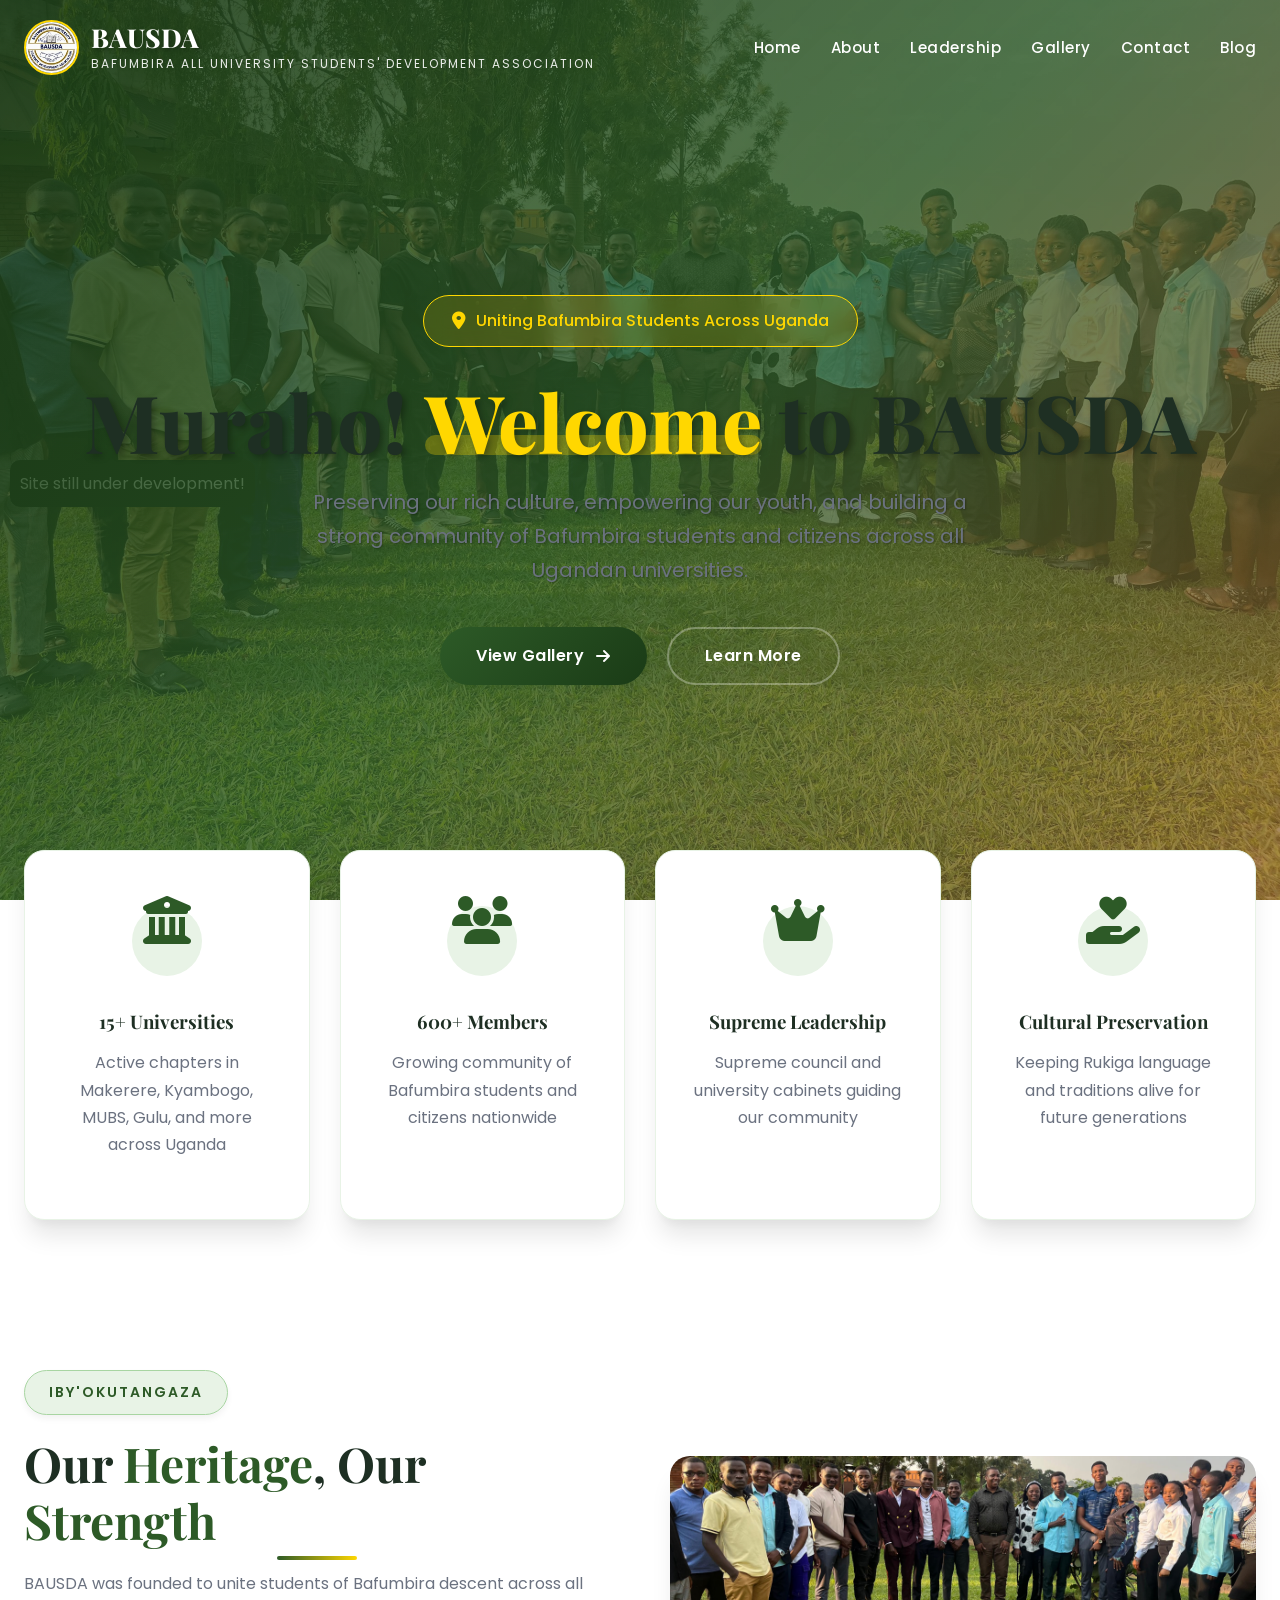
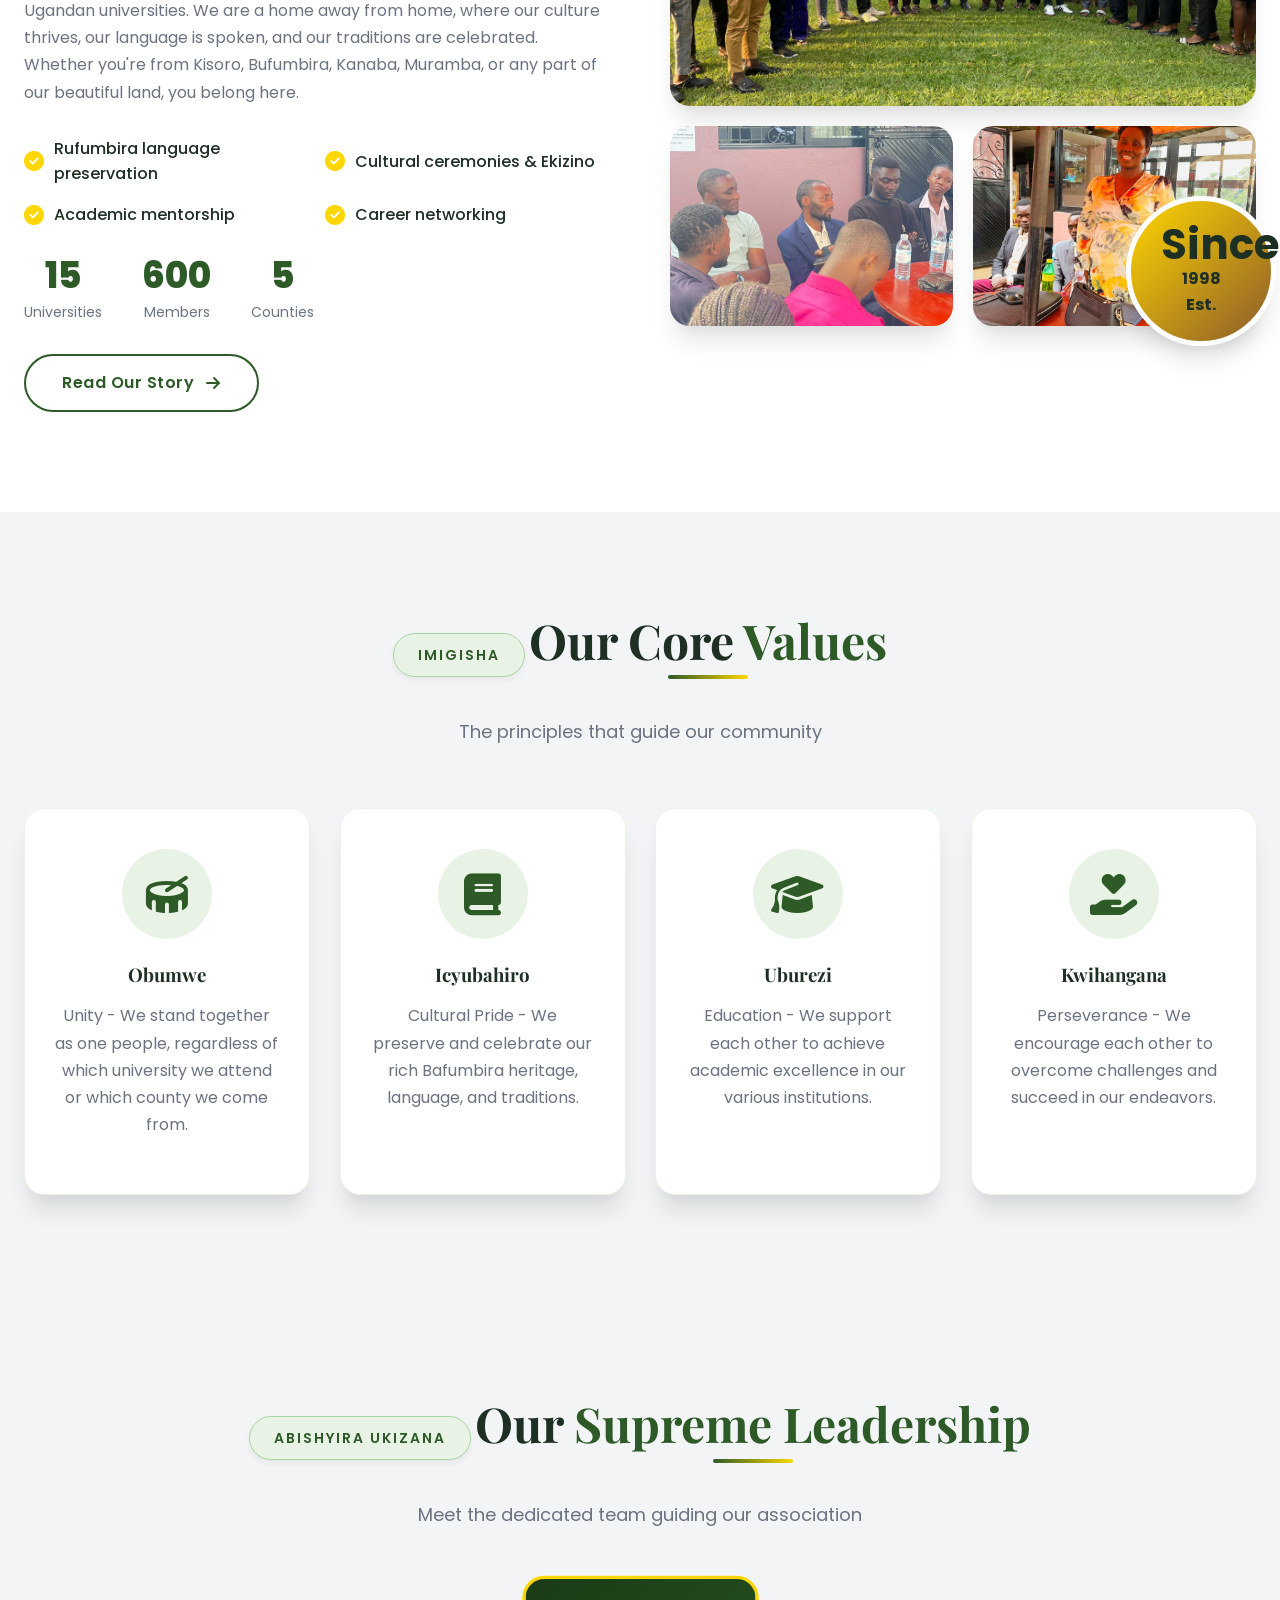
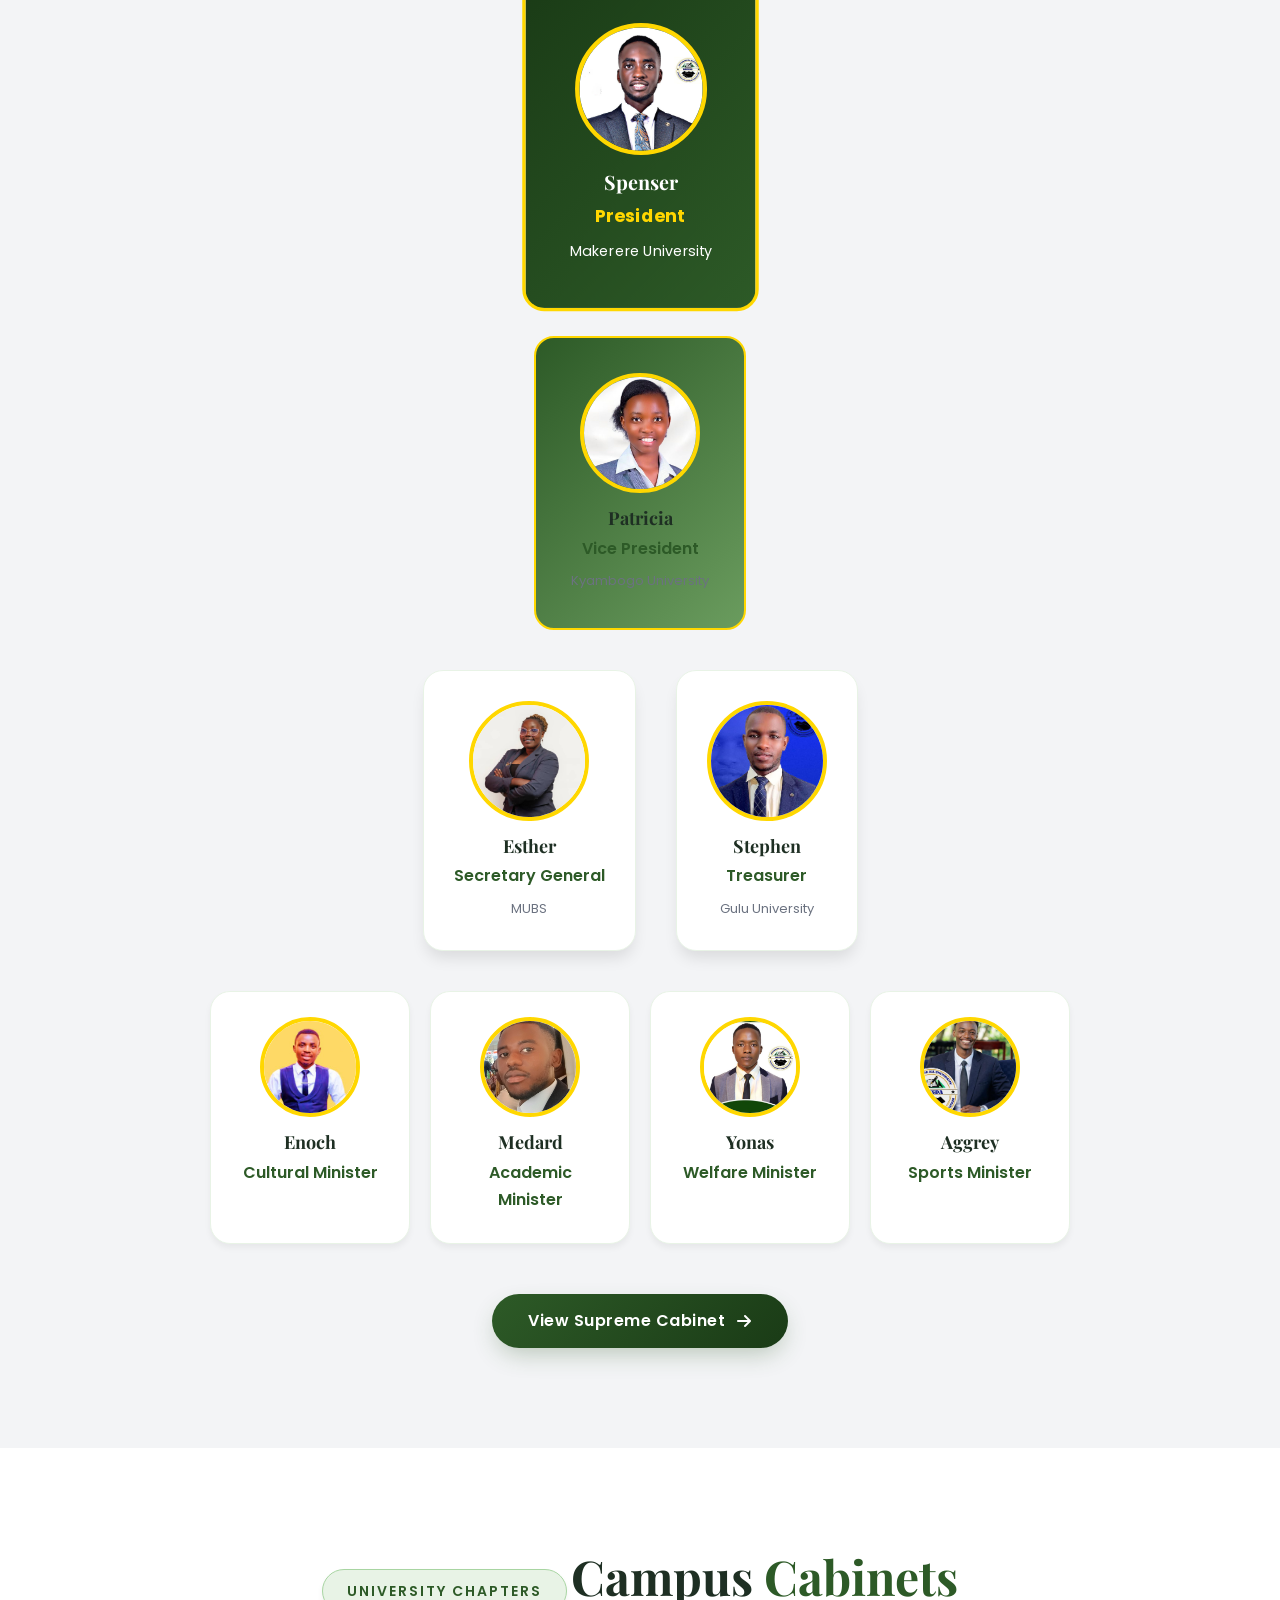
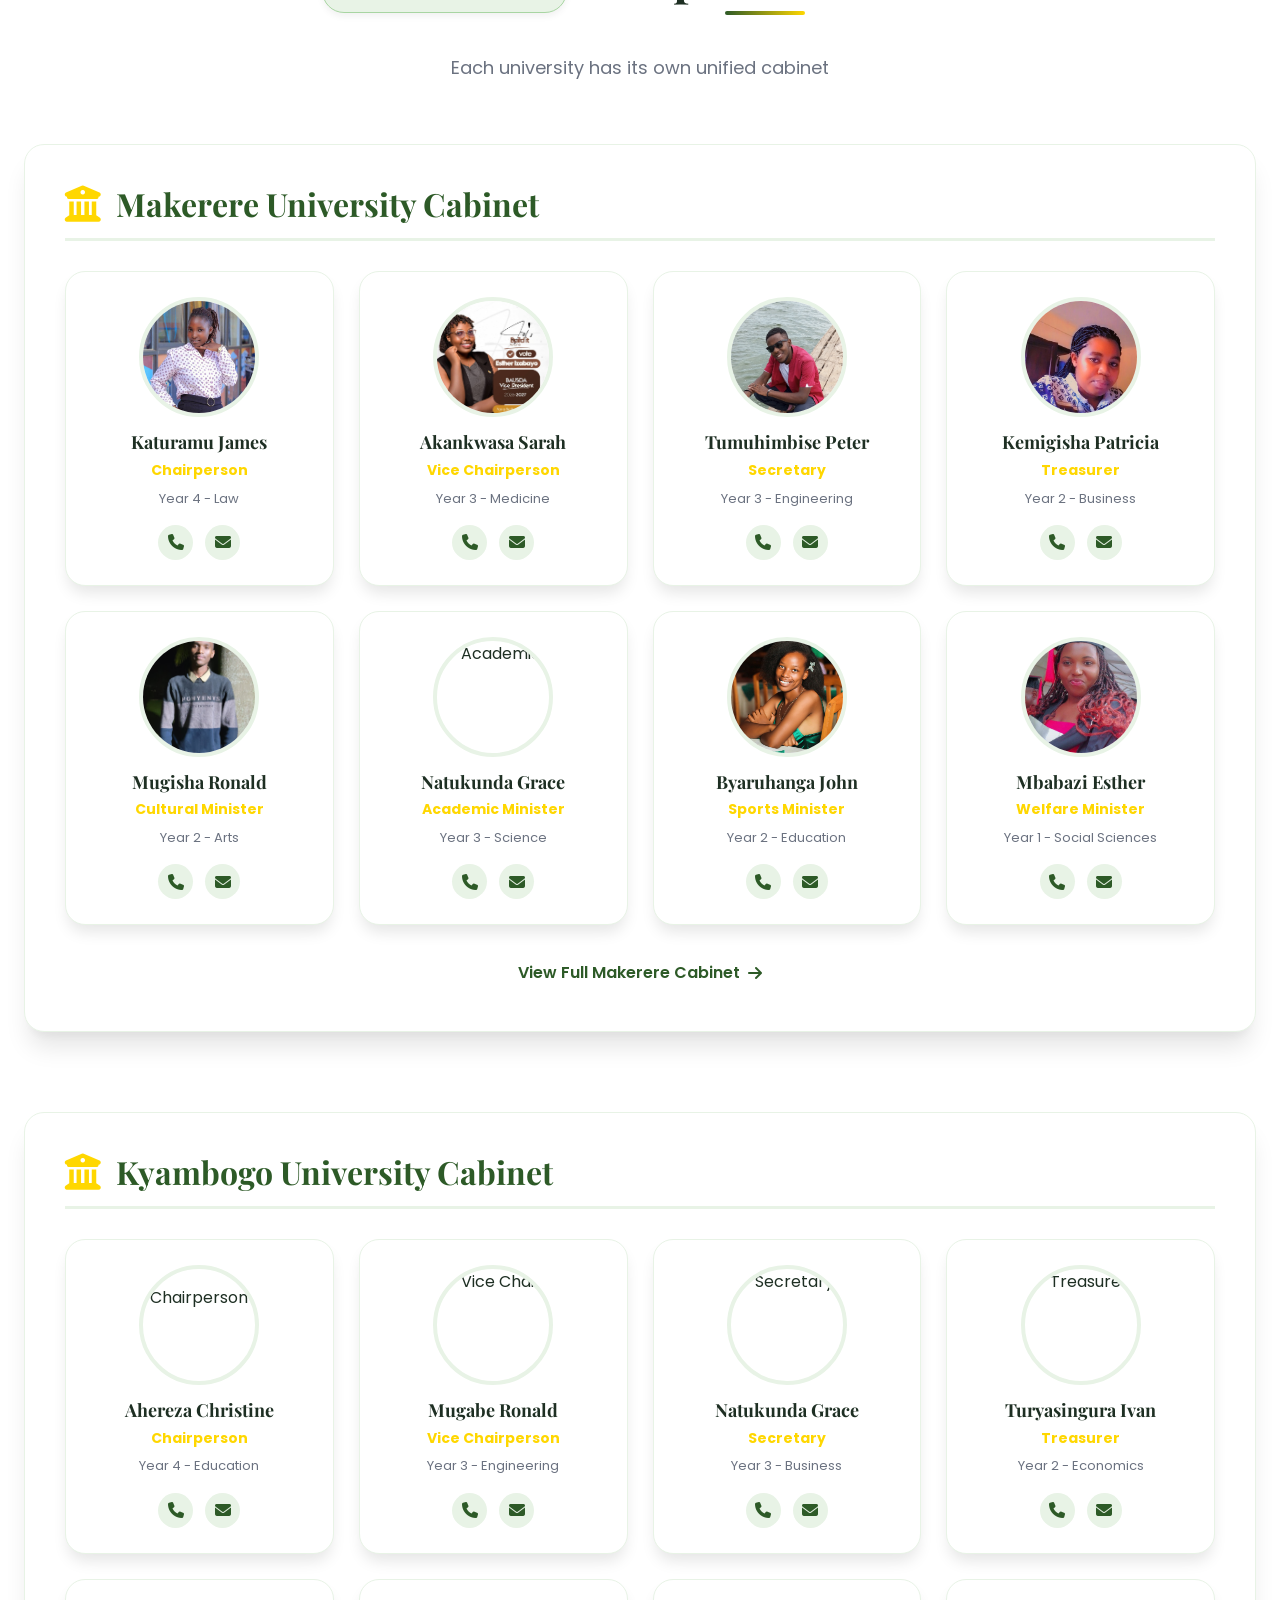
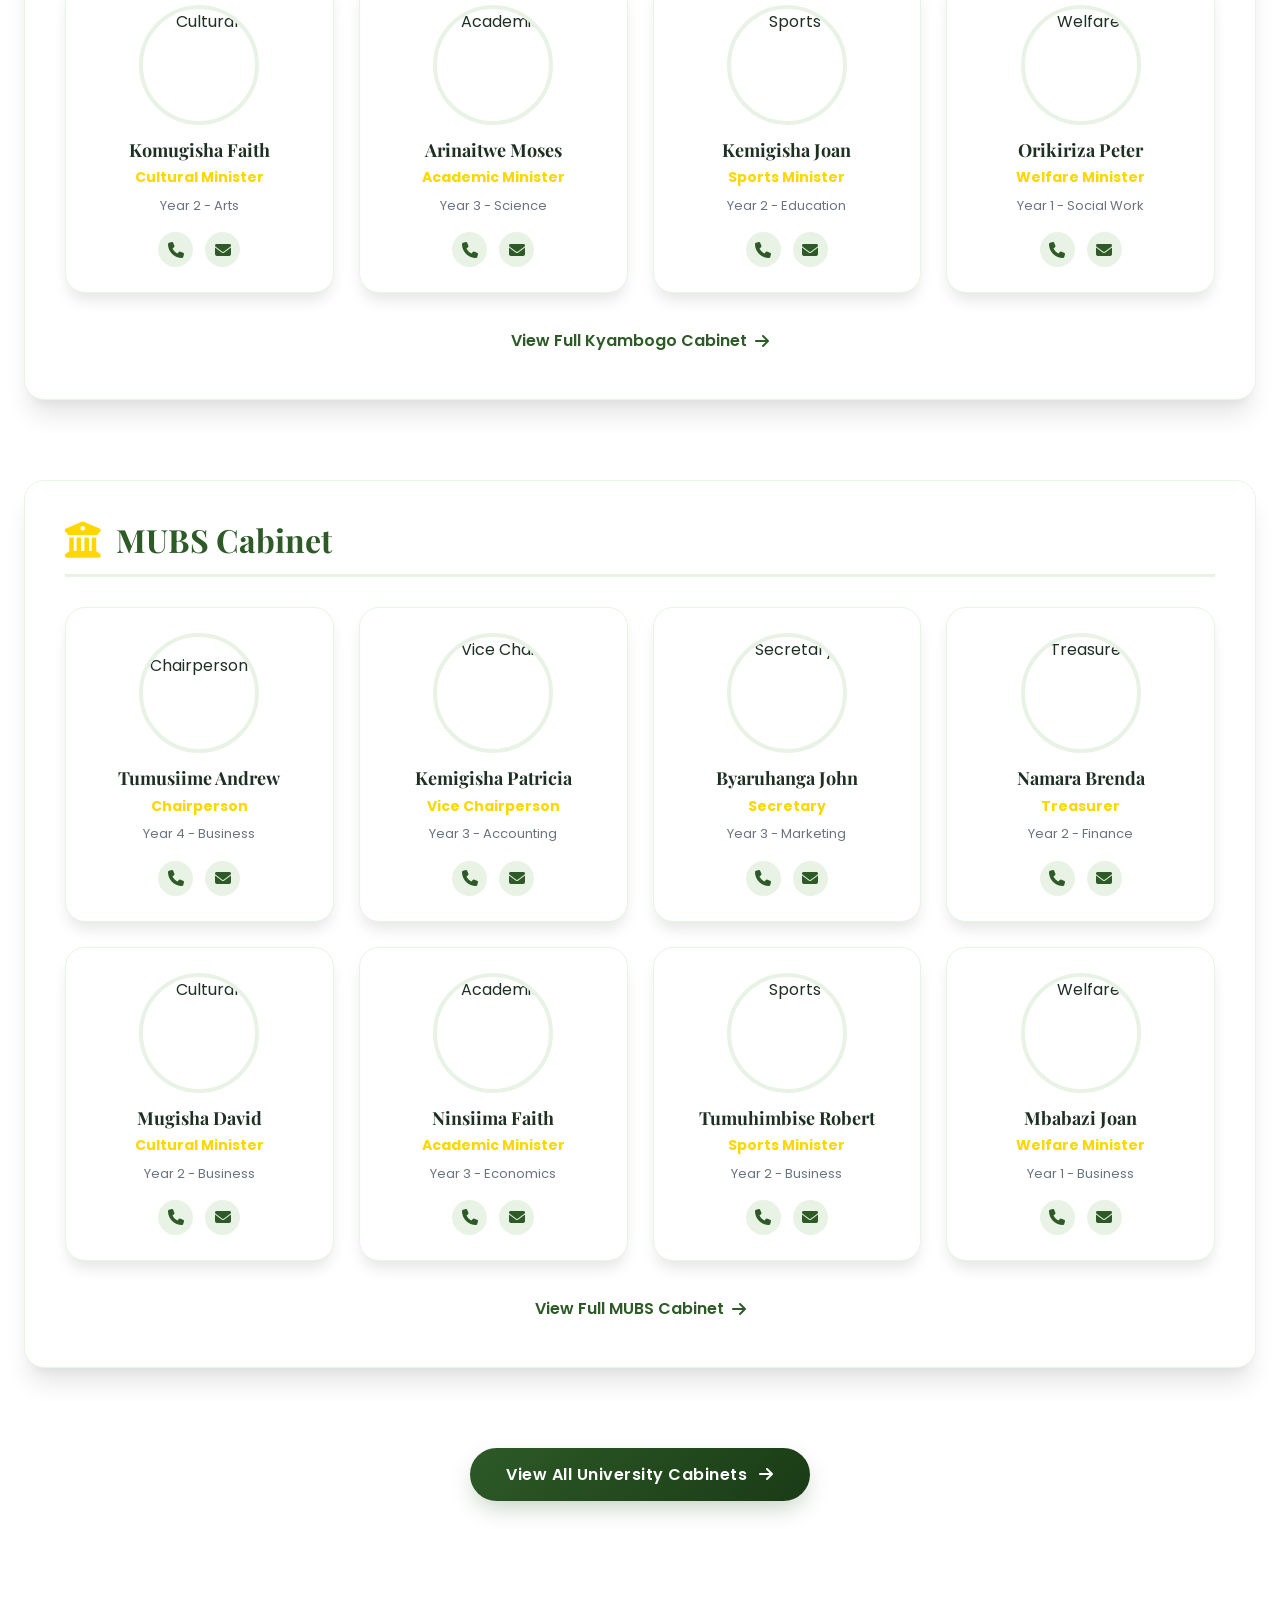
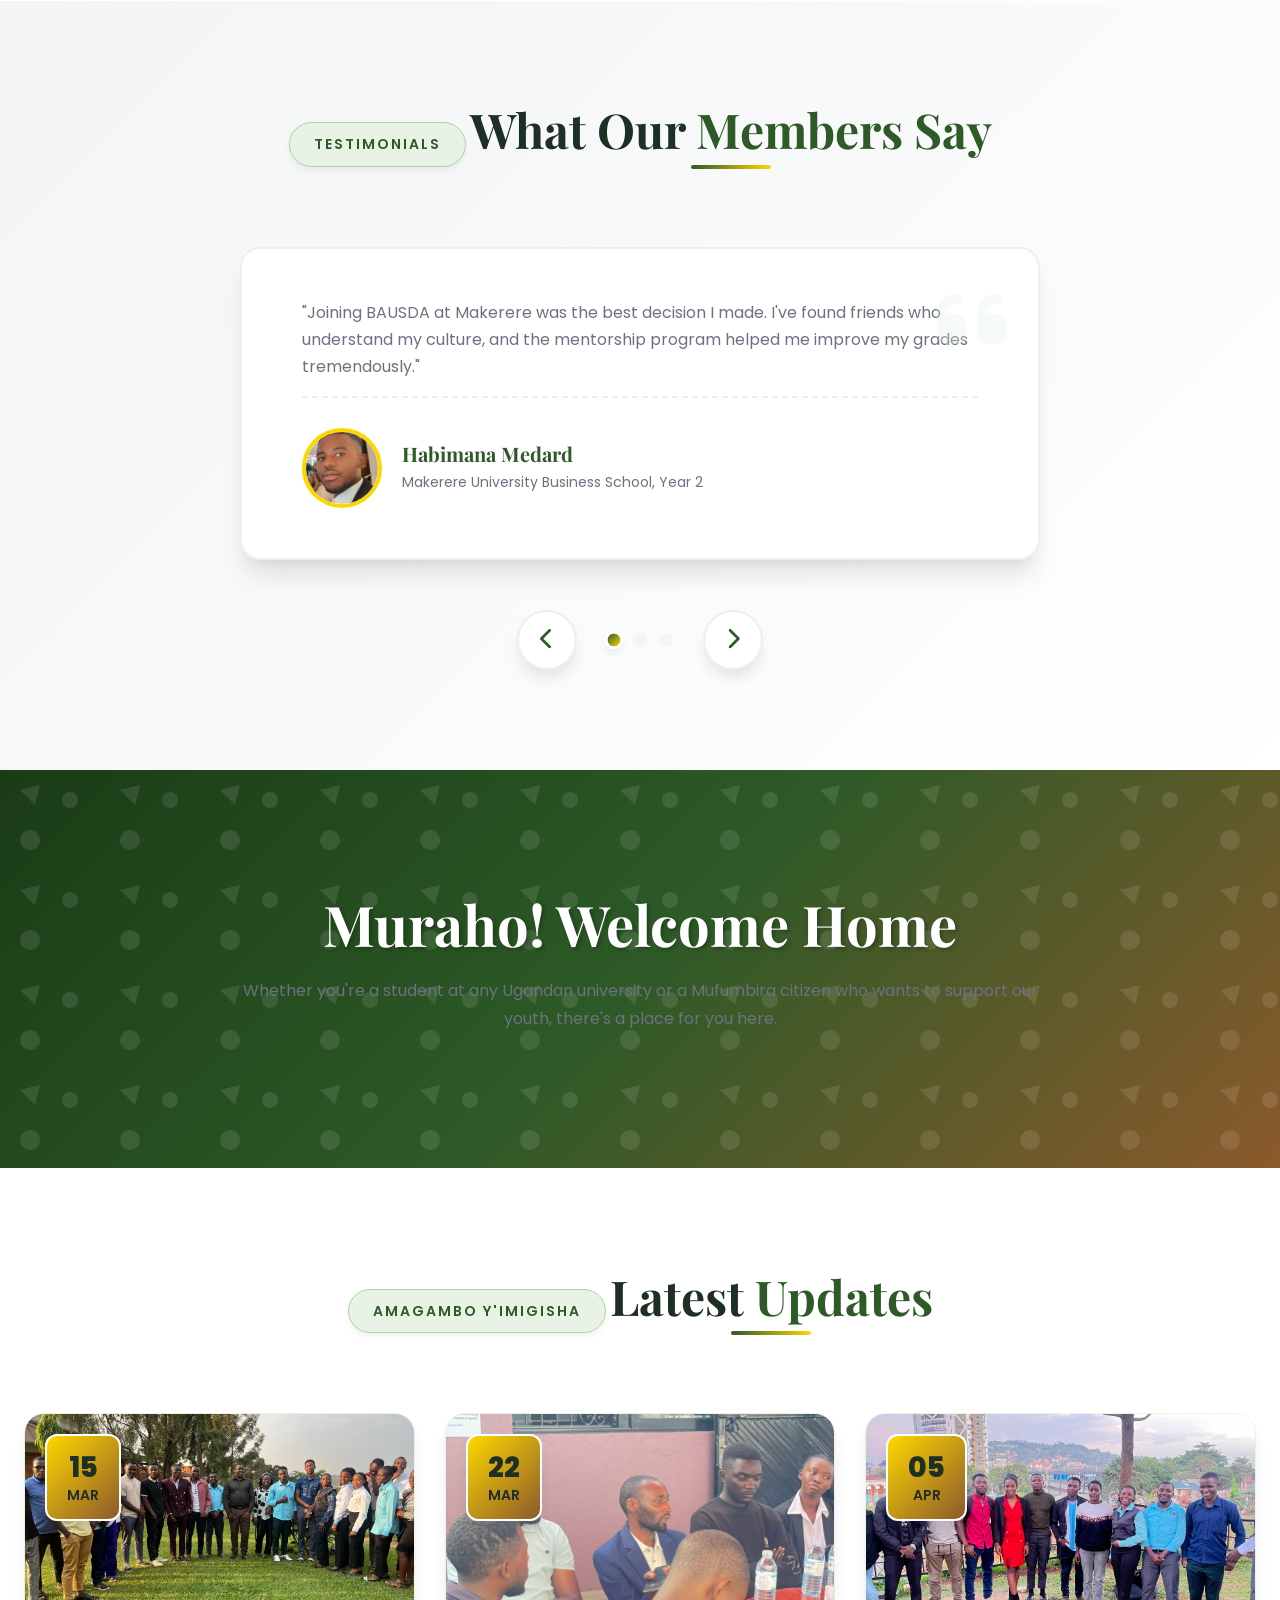
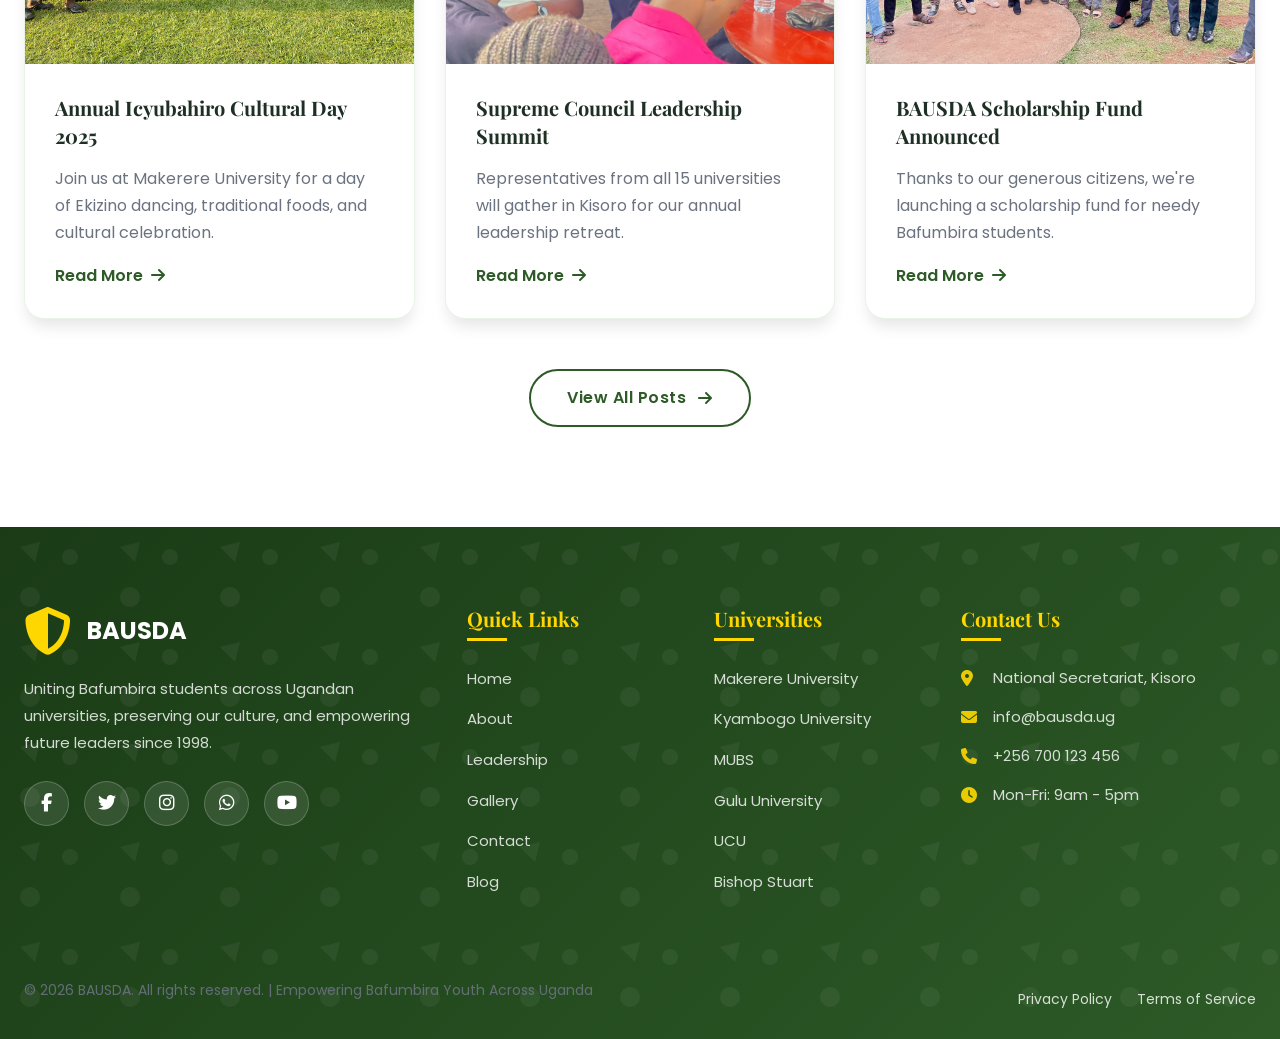
==== commit 629a6b1d: "remove dammies" ====
--- a/index.html
+++ b/index.html
@@ -267,8 +267,8 @@
             <div class="hierarchy-chart" data-aos="fade-up" data-aos-duration="1000">
                 <div class="hierarchy-level president-level">
                     <div class="leader-card">
-                        <img src="https://randomuser.me/api/portraits/men/32.jpg" alt="President">
-                        <h4>Mugisha John</h4>
+                        <img src="image_resources/cabinet_photos/spenser.jpg" alt="President">
+                        <h4>Spenser</h4>
                         <p>President</p>
                         <span>Makerere University</span>
                     </div>
@@ -276,8 +276,8 @@
 
                 <div class="hierarchy-level vp-level">
                     <div class="leader-card">
-                        <img src="https://randomuser.me/api/portraits/women/44.jpg" alt="VP">
-                        <h4>Ninsiima Grace</h4>
+                        <img src="image_resources/cabinet_photos/patricia.jpg" alt="VP">
+                        <h4>Patricia</h4>
                         <p>Vice President</p>
                         <span>Kyambogo University</span>
                     </div>
@@ -285,14 +285,14 @@
 
                 <div class="hierarchy-level secretariat-level">
                     <div class="leader-card">
-                        <img src="https://randomuser.me/api/portraits/women/68.jpg" alt="Secretary">
-                        <h4>Atuhaire Sarah</h4>
+                        <img src="image_resources/cabinet_photos/Esther.jpeg" alt="Secretary">
+                        <h4>Esther</h4>
                         <p>Secretary General</p>
                         <span>MUBS</span>
                     </div>
                     <div class="leader-card">
-                        <img src="https://randomuser.me/api/portraits/men/46.jpg" alt="Treasurer">
-                        <h4>Tumusiime Peter</h4>
+                        <img src="image_resources/cabinet_photos/stephen.jpg" alt="Treasurer">
+                        <h4>Stephen</h4>
                         <p>Treasurer</p>
                         <span>Gulu University</span>
                     </div>
@@ -300,23 +300,23 @@
 
                 <div class="hierarchy-level cabinet-level">
                     <div class="leader-card">
-                        <img src="https://randomuser.me/api/portraits/women/33.jpg" alt="Cultural">
-                        <h4>Komugisha Esther</h4>
+                        <img src="image_resources/cabinet_photos/enock.jpg" alt="Cultural">
+                        <h4>Enoch</h4>
                         <p>Cultural Minister</p>
                     </div>
                     <div class="leader-card">
-                        <img src="https://randomuser.me/api/portraits/men/75.jpg" alt="Academic">
-                        <h4>Arinaitwe David</h4>
+                        <img src="image_resources/bousda_photos/Medard.jpg" alt="Academic">
+                        <h4>Medard</h4>
                         <p>Academic Minister</p>
                     </div>
                     <div class="leader-card">
-                        <img src="https://randomuser.me/api/portraits/women/22.jpg" alt="Welfare">
-                        <h4>Mbabazi Patricia</h4>
+                        <img src="image_resources/cabinet_photos/hashaka.jpg" alt="Welfare">
+                        <h4>Yonas</h4>
                         <p>Welfare Minister</p>
                     </div>
                     <div class="leader-card">
-                        <img src="https://randomuser.me/api/portraits/men/52.jpg" alt="Sports">
-                        <h4>Byamukama Robert</h4>
+                        <img src="image_resources/cabinet_photos/aggrey.jpg" alt="Sports">
+                        <h4>Aggrey</h4>
                         <p>Sports Minister</p>
                     </div>
                 </div>
@@ -343,7 +343,7 @@
                 <h3 class="chapter-title"><i class="fas fa-university"></i> Makerere University Cabinet</h3>
                 <div class="chapter-cabinet-grid">
                     <div class="cabinet-member">
-                        <img src="https://randomuser.me/api/portraits/men/42.jpg" alt="Chairperson">
+                        <img src="image_resources/cabinet_photos/sharon.jpg" alt="Chairperson">
                         <h4>Katuramu James</h4>
                         <p class="member-role">Chairperson</p>
                         <p class="member-year">Year 4 - Law</p>
@@ -353,7 +353,7 @@
                         </div>
                     </div>
                     <div class="cabinet-member">
-                        <img src="https://randomuser.me/api/portraits/women/42.jpg" alt="Vice Chair">
+                        <img src="image_resources/cabinet_photos/2.jpg" alt="Vice Chair">
                         <h4>Akankwasa Sarah</h4>
                         <p class="member-role">Vice Chairperson</p>
                         <p class="member-year">Year 3 - Medicine</p>
@@ -363,7 +363,7 @@
                         </div>
                     </div>
                     <div class="cabinet-member">
-                        <img src="https://randomuser.me/api/portraits/men/43.jpg" alt="Secretary">
+                        <img src="image_resources/cabinet_photos/3.jpg" alt="Secretary">
                         <h4>Tumuhimbise Peter</h4>
                         <p class="member-role">Secretary</p>
                         <p class="member-year">Year 3 - Engineering</p>
@@ -373,7 +373,7 @@
                         </div>
                     </div>
                     <div class="cabinet-member">
-                        <img src="https://randomuser.me/api/portraits/women/43.jpg" alt="Treasurer">
+                        <img src="image_resources/cabinet_photos/4.jpg" alt="Treasurer">
                         <h4>Kemigisha Patricia</h4>
                         <p class="member-role">Treasurer</p>
                         <p class="member-year">Year 2 - Business</p>
@@ -383,7 +383,7 @@
                         </div>
                     </div>
                     <div class="cabinet-member">
-                        <img src="https://randomuser.me/api/portraits/men/44.jpg" alt="Cultural">
+                        <img src="image_resources/cabinet_photos/5.jpg" alt="Cultural">
                         <h4>Mugisha Ronald</h4>
                         <p class="member-role">Cultural Minister</p>
                         <p class="member-year">Year 2 - Arts</p>
@@ -403,7 +403,7 @@
                         </div>
                     </div>
                     <div class="cabinet-member">
-                        <img src="https://randomuser.me/api/portraits/men/45.jpg" alt="Sports">
+                        <img src="image_resources/cabinet_photos/6.jpg" alt="Sports">
                         <h4>Byaruhanga John</h4>
                         <p class="member-role">Sports Minister</p>
                         <p class="member-year">Year 2 - Education</p>
@@ -413,7 +413,7 @@
                         </div>
                     </div>
                     <div class="cabinet-member">
-                        <img src="https://randomuser.me/api/portraits/women/45.jpg" alt="Welfare">
+                        <img src="image_resources/cabinet_photos/7.jpg" alt="Welfare">
                         <h4>Mbabazi Esther</h4>
                         <p class="member-role">Welfare Minister</p>
                         <p class="member-year">Year 1 - Social Sciences</p>
@@ -433,7 +433,7 @@
                 <h3 class="chapter-title"><i class="fas fa-university"></i> Kyambogo University Cabinet</h3>
                 <div class="chapter-cabinet-grid">
                     <div class="cabinet-member">
-                        <img src="https://randomuser.me/api/portraits/women/46.jpg" alt="Chairperson">
+                        <img src="" alt="Chairperson">
                         <h4>Ahereza Christine</h4>
                         <p class="member-role">Chairperson</p>
                         <p class="member-year">Year 4 - Education</p>
@@ -443,7 +443,7 @@
                         </div>
                     </div>
                     <div class="cabinet-member">
-                        <img src="https://randomuser.me/api/portraits/men/46.jpg" alt="Vice Chair">
+                        <img src="" alt="Vice Chair">
                         <h4>Mugabe Ronald</h4>
                         <p class="member-role">Vice Chairperson</p>
                         <p class="member-year">Year 3 - Engineering</p>
@@ -453,7 +453,7 @@
                         </div>
                     </div>
                     <div class="cabinet-member">
-                        <img src="https://randomuser.me/api/portraits/women/47.jpg" alt="Secretary">
+                        <img src="" alt="Secretary">
                         <h4>Natukunda Grace</h4>
                         <p class="member-role">Secretary</p>
                         <p class="member-year">Year 3 - Business</p>
@@ -463,7 +463,7 @@
                         </div>
                     </div>
                     <div class="cabinet-member">
-                        <img src="https://randomuser.me/api/portraits/men/47.jpg" alt="Treasurer">
+                        <img src="" alt="Treasurer">
                         <h4>Turyasingura Ivan</h4>
                         <p class="member-role">Treasurer</p>
                         <p class="member-year">Year 2 - Economics</p>
@@ -473,7 +473,7 @@
                         </div>
                     </div>
                     <div class="cabinet-member">
-                        <img src="https://randomuser.me/api/portraits/women/48.jpg" alt="Cultural">
+                        <img src="" alt="Cultural">
                         <h4>Komugisha Faith</h4>
                         <p class="member-role">Cultural Minister</p>
                         <p class="member-year">Year 2 - Arts</p>
@@ -483,7 +483,7 @@
                         </div>
                     </div>
                     <div class="cabinet-member">
-                        <img src="https://randomuser.me/api/portraits/men/48.jpg" alt="Academic">
+                        <img src="" alt="Academic">
                         <h4>Arinaitwe Moses</h4>
                         <p class="member-role">Academic Minister</p>
                         <p class="member-year">Year 3 - Science</p>
@@ -493,7 +493,7 @@
                         </div>
                     </div>
                     <div class="cabinet-member">
-                        <img src="https://randomuser.me/api/portraits/women/49.jpg" alt="Sports">
+                        <img src="" alt="Sports">
                         <h4>Kemigisha Joan</h4>
                         <p class="member-role">Sports Minister</p>
                         <p class="member-year">Year 2 - Education</p>
@@ -503,7 +503,7 @@
                         </div>
                     </div>
                     <div class="cabinet-member">
-                        <img src="https://randomuser.me/api/portraits/men/49.jpg" alt="Welfare">
+                        <img src="" alt="Welfare">
                         <h4>Orikiriza Peter</h4>
                         <p class="member-role">Welfare Minister</p>
                         <p class="member-year">Year 1 - Social Work</p>
@@ -523,7 +523,7 @@
                 <h3 class="chapter-title"><i class="fas fa-university"></i> MUBS Cabinet</h3>
                 <div class="chapter-cabinet-grid">
                     <div class="cabinet-member">
-                        <img src="https://randomuser.me/api/portraits/men/50.jpg" alt="Chairperson">
+                        <img src="" alt="Chairperson">
                         <h4>Tumusiime Andrew</h4>
                         <p class="member-role">Chairperson</p>
                         <p class="member-year">Year 4 - Business</p>
@@ -533,7 +533,7 @@
                         </div>
                     </div>
                     <div class="cabinet-member">
-                        <img src="https://randomuser.me/api/portraits/women/50.jpg" alt="Vice Chair">
+                        <img src="" alt="Vice Chair">
                         <h4>Kemigisha Patricia</h4>
                         <p class="member-role">Vice Chairperson</p>
                         <p class="member-year">Year 3 - Accounting</p>
@@ -543,7 +543,7 @@
                         </div>
                     </div>
                     <div class="cabinet-member">
-                        <img src="https://randomuser.me/api/portraits/men/51.jpg" alt="Secretary">
+                        <img src="" alt="Secretary">
                         <h4>Byaruhanga John</h4>
                         <p class="member-role">Secretary</p>
                         <p class="member-year">Year 3 - Marketing</p>
@@ -553,7 +553,7 @@
                         </div>
                     </div>
                     <div class="cabinet-member">
-                        <img src="https://randomuser.me/api/portraits/women/51.jpg" alt="Treasurer">
+                        <img src="" alt="Treasurer">
                         <h4>Namara Brenda</h4>
                         <p class="member-role">Treasurer</p>
                         <p class="member-year">Year 2 - Finance</p>
@@ -563,7 +563,7 @@
                         </div>
                     </div>
                     <div class="cabinet-member">
-                        <img src="https://randomuser.me/api/portraits/men/52.jpg" alt="Cultural">
+                        <img src="" alt="Cultural">
                         <h4>Mugisha David</h4>
                         <p class="member-role">Cultural Minister</p>
                         <p class="member-year">Year 2 - Business</p>
@@ -573,7 +573,7 @@
                         </div>
                     </div>
                     <div class="cabinet-member">
-                        <img src="https://randomuser.me/api/portraits/women/52.jpg" alt="Academic">
+                        <img src="" alt="Academic">
                         <h4>Ninsiima Faith</h4>
                         <p class="member-role">Academic Minister</p>
                         <p class="member-year">Year 3 - Economics</p>
@@ -583,7 +583,7 @@
                         </div>
                     </div>
                     <div class="cabinet-member">
-                        <img src="https://randomuser.me/api/portraits/men/53.jpg" alt="Sports">
+                        <img src="" alt="Sports">
                         <h4>Tumuhimbise Robert</h4>
                         <p class="member-role">Sports Minister</p>
                         <p class="member-year">Year 2 - Business</p>
@@ -593,7 +593,7 @@
                         </div>
                     </div>
                     <div class="cabinet-member">
-                        <img src="https://randomuser.me/api/portraits/women/53.jpg" alt="Welfare">
+                        <img src="" alt="Welfare">
                         <h4>Mbabazi Joan</h4>
                         <p class="member-role">Welfare Minister</p>
                         <p class="member-year">Year 1 - Business</p>
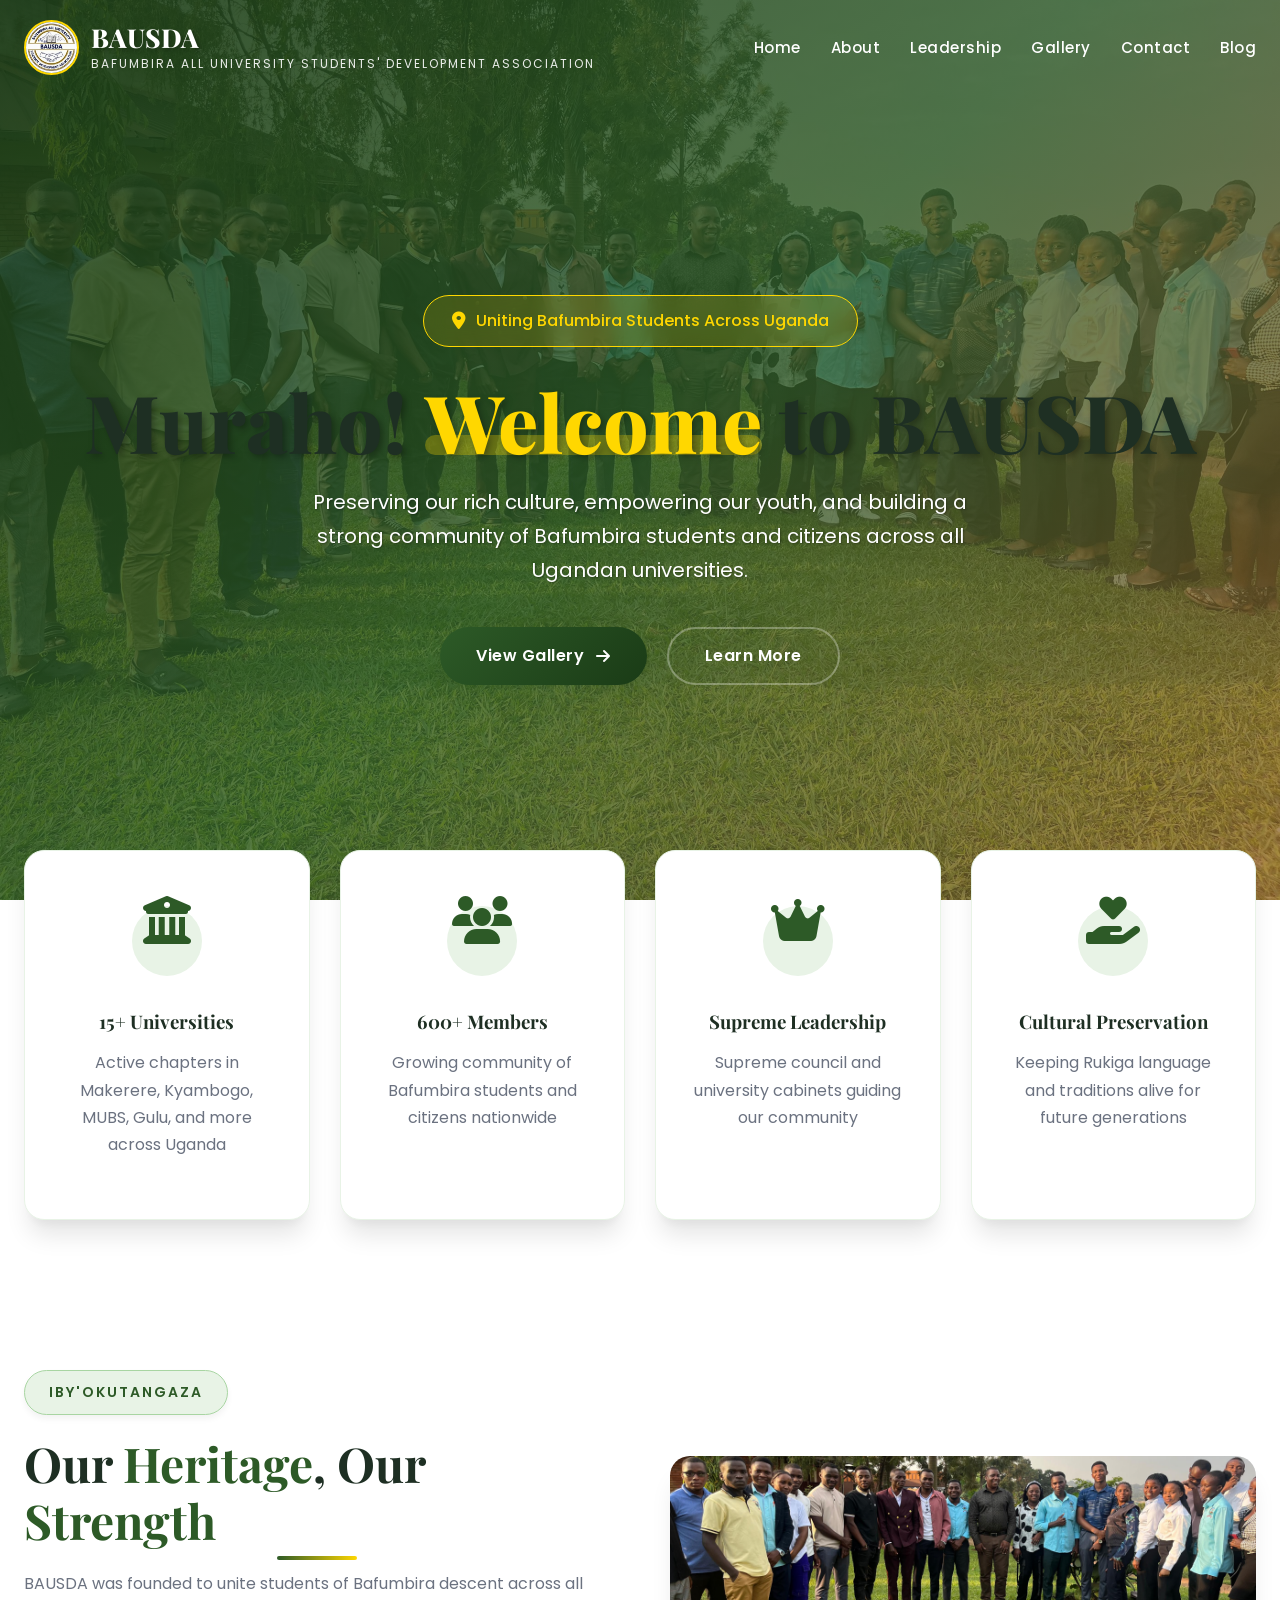
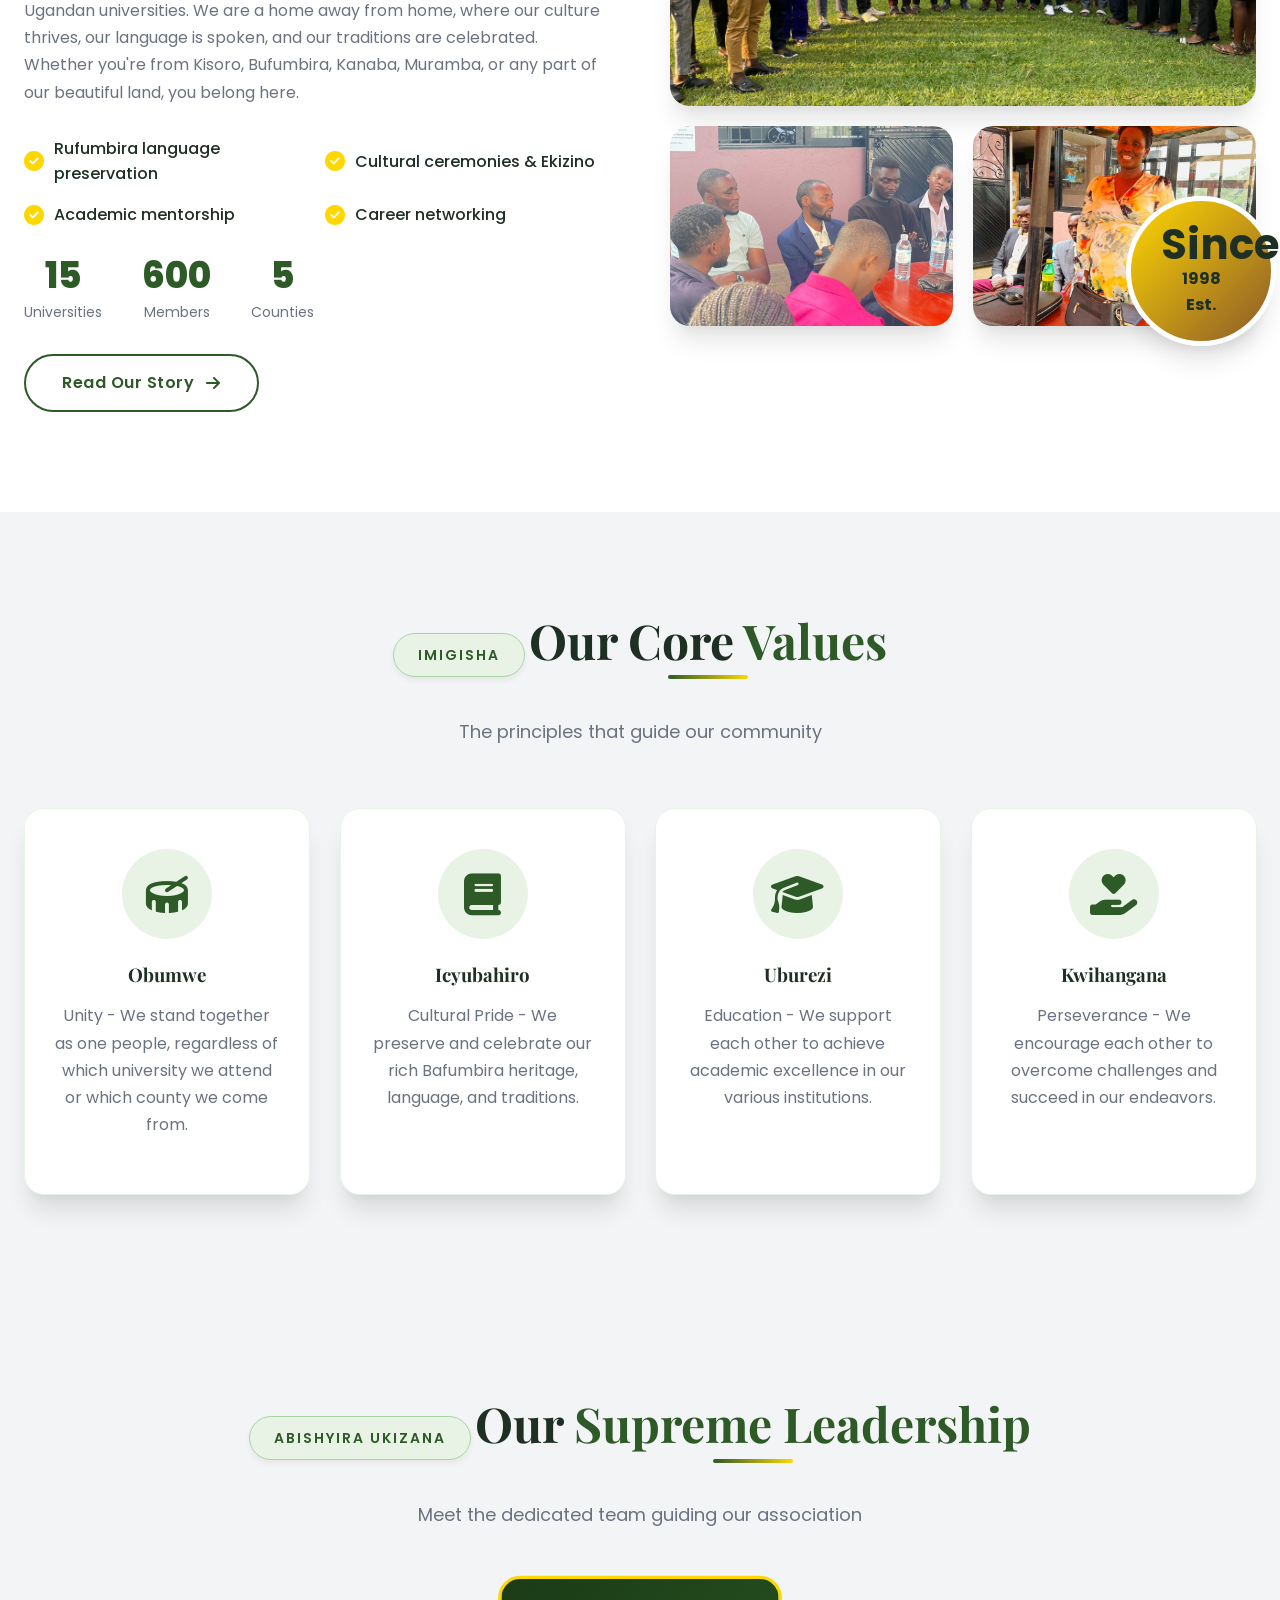
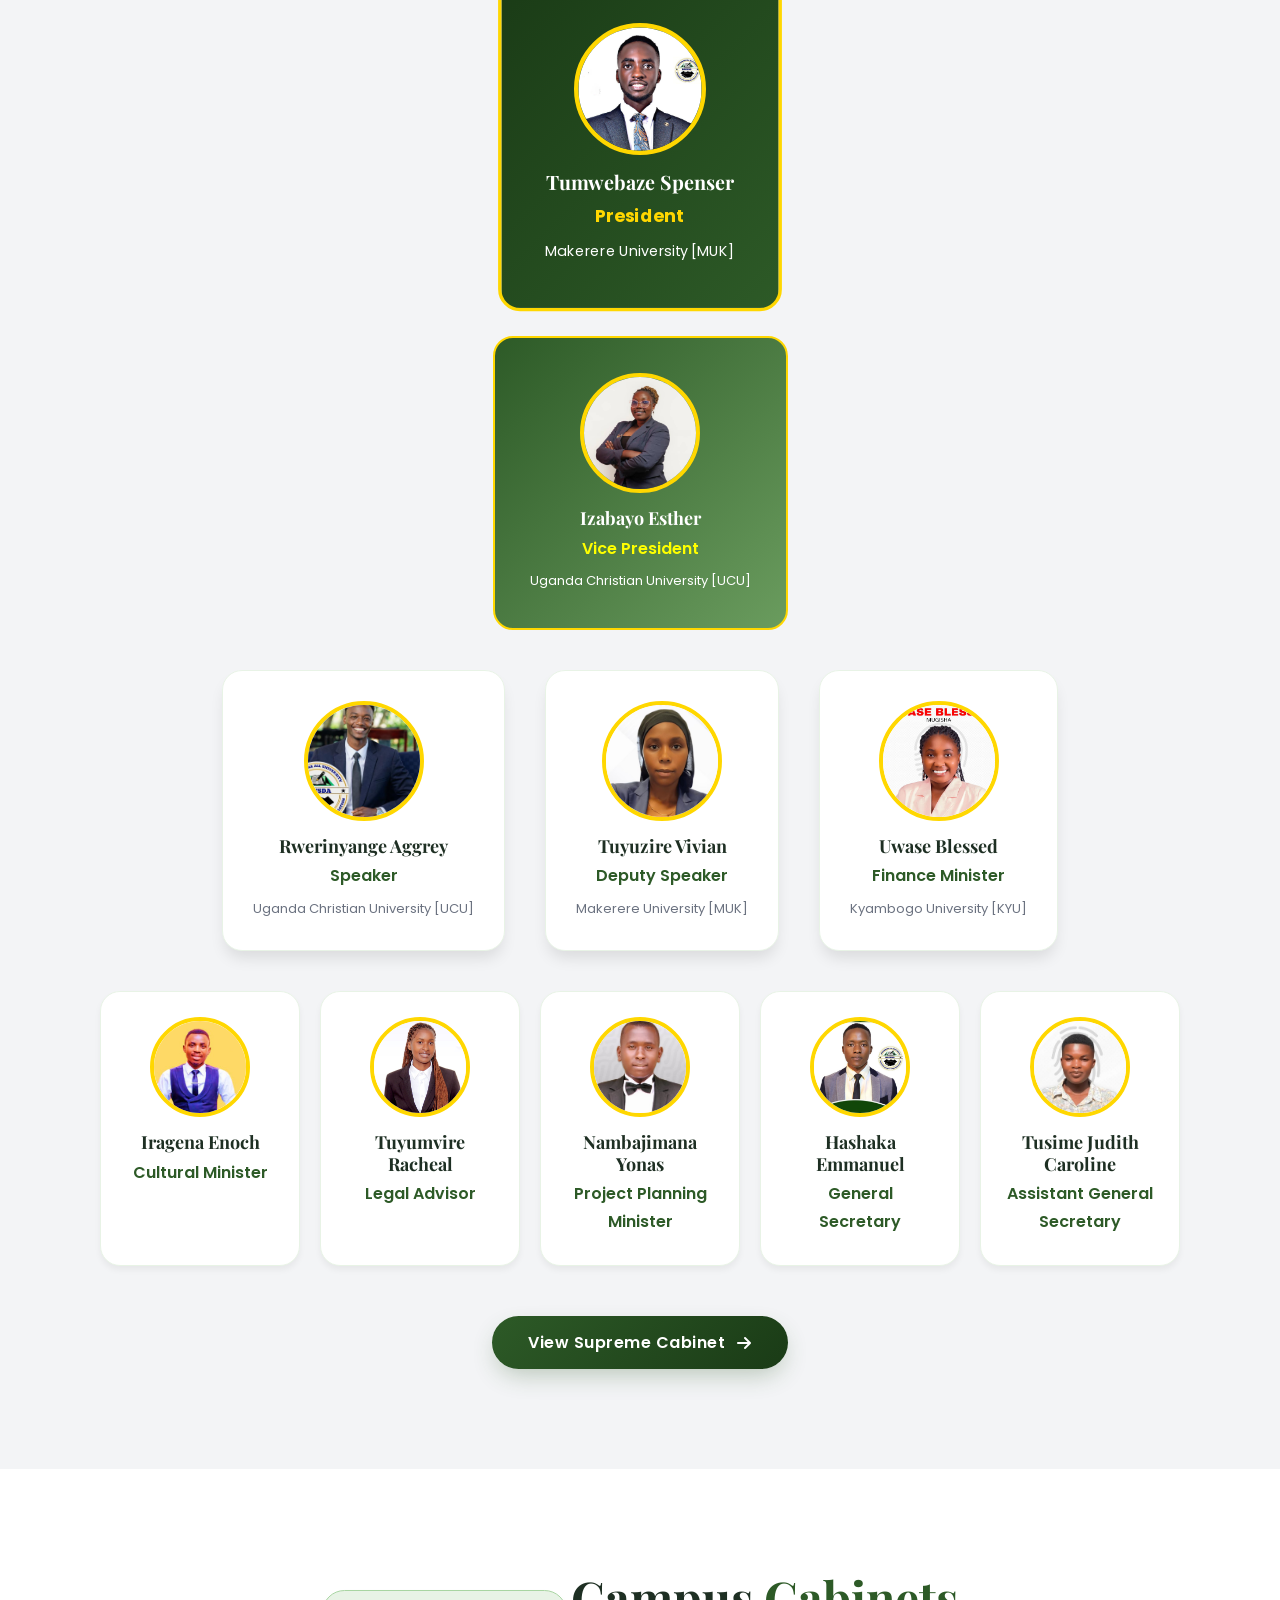
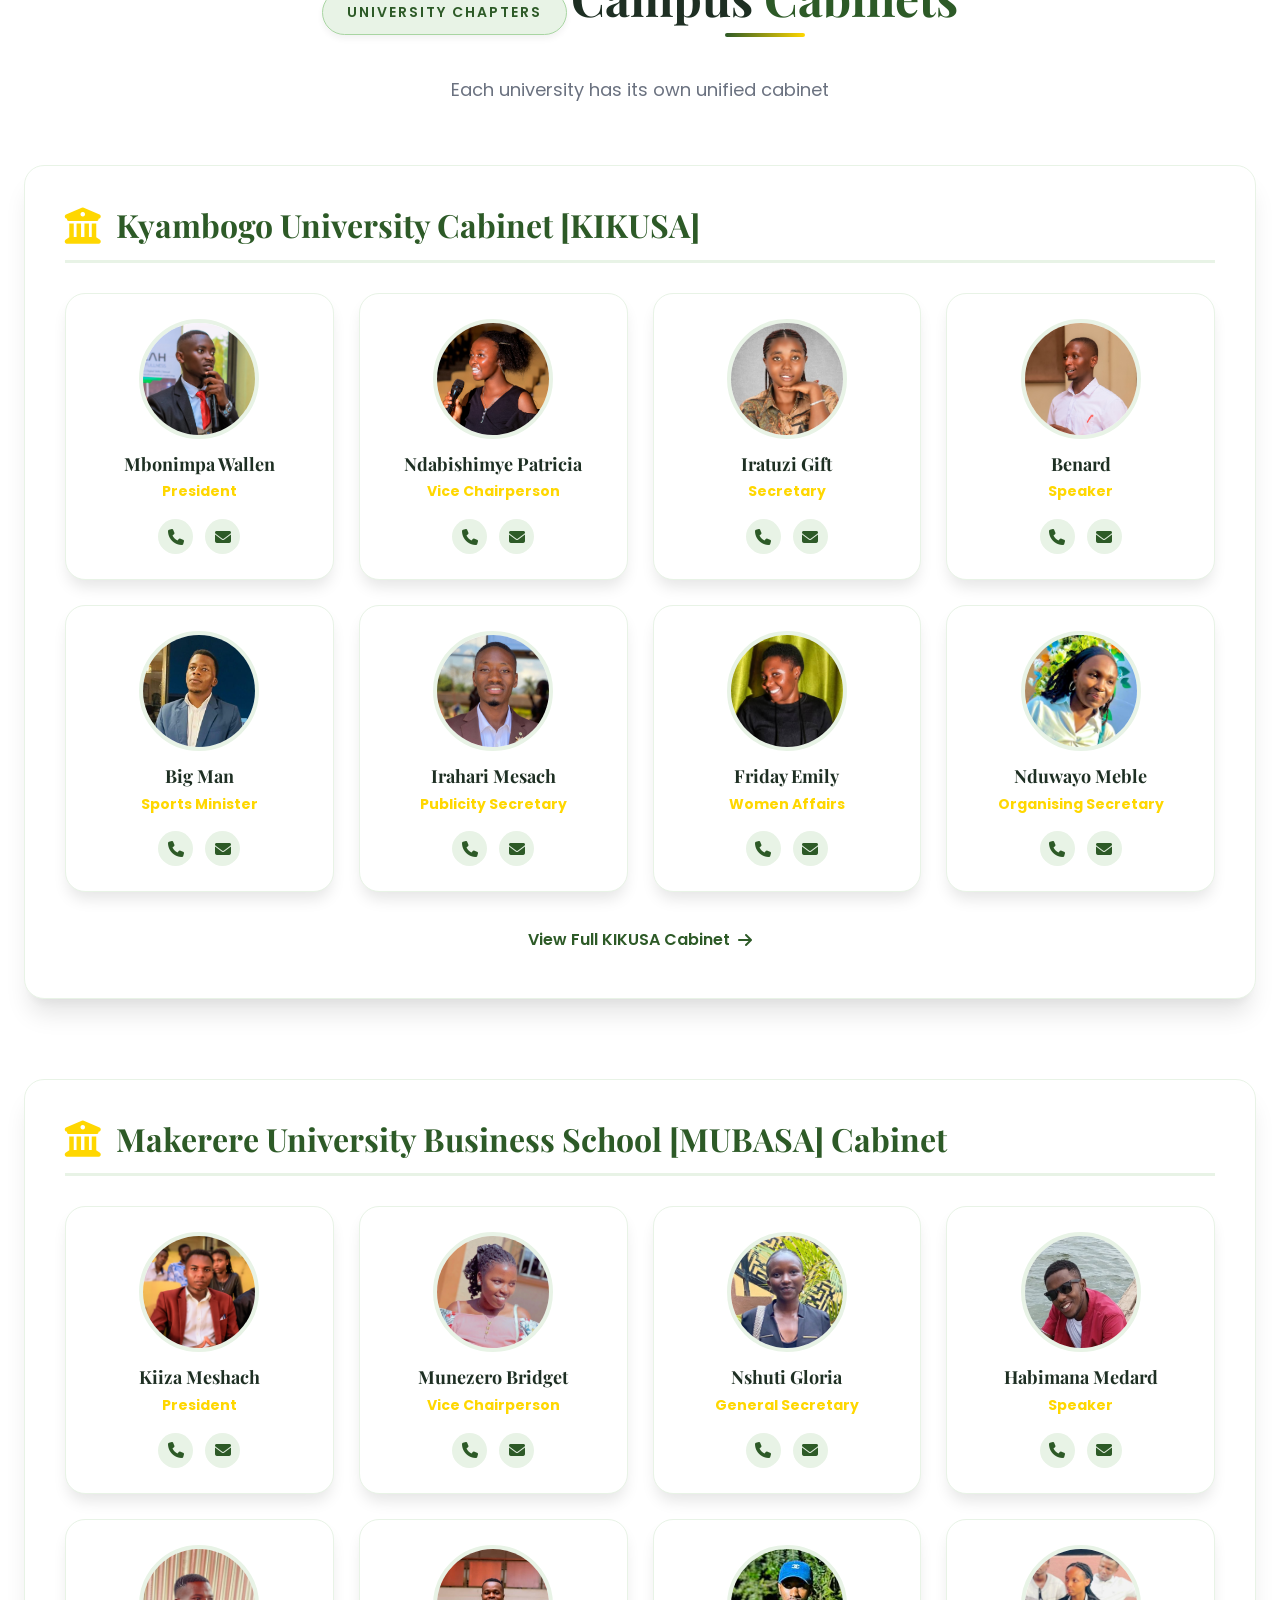
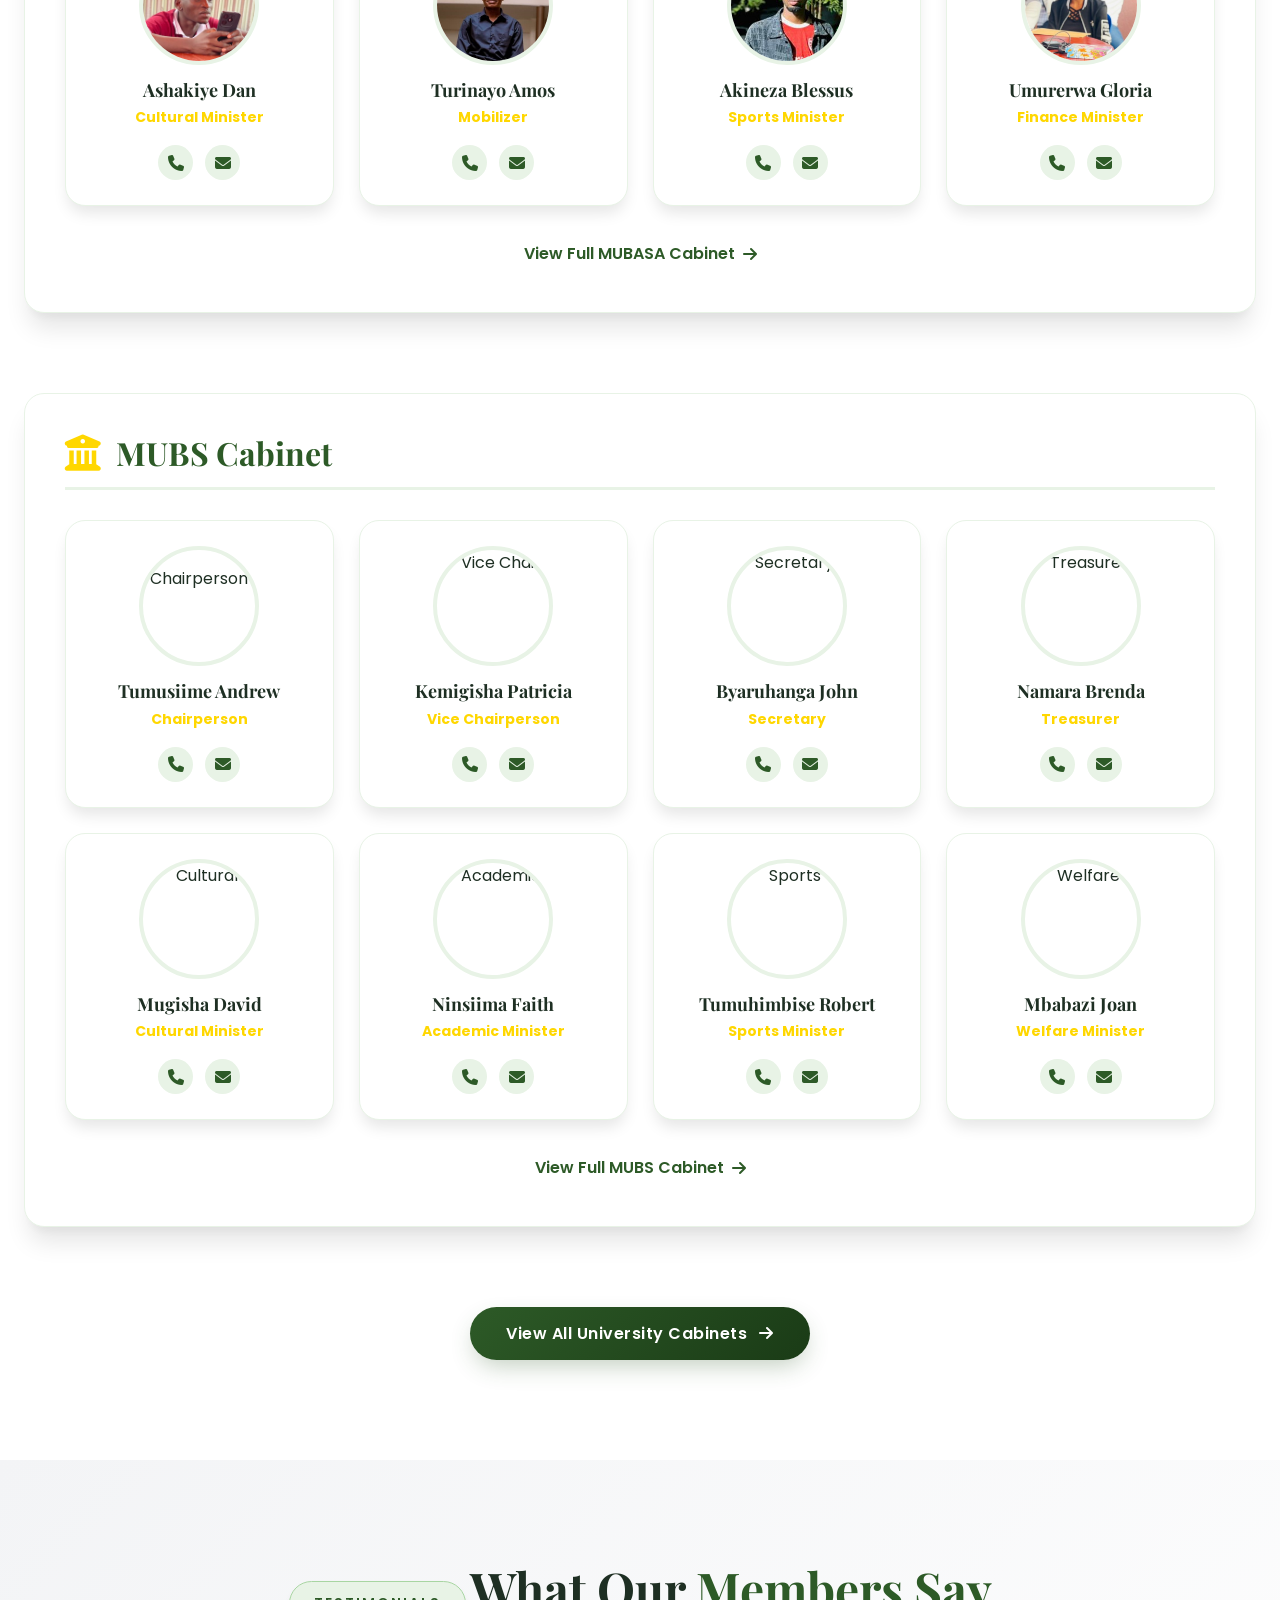
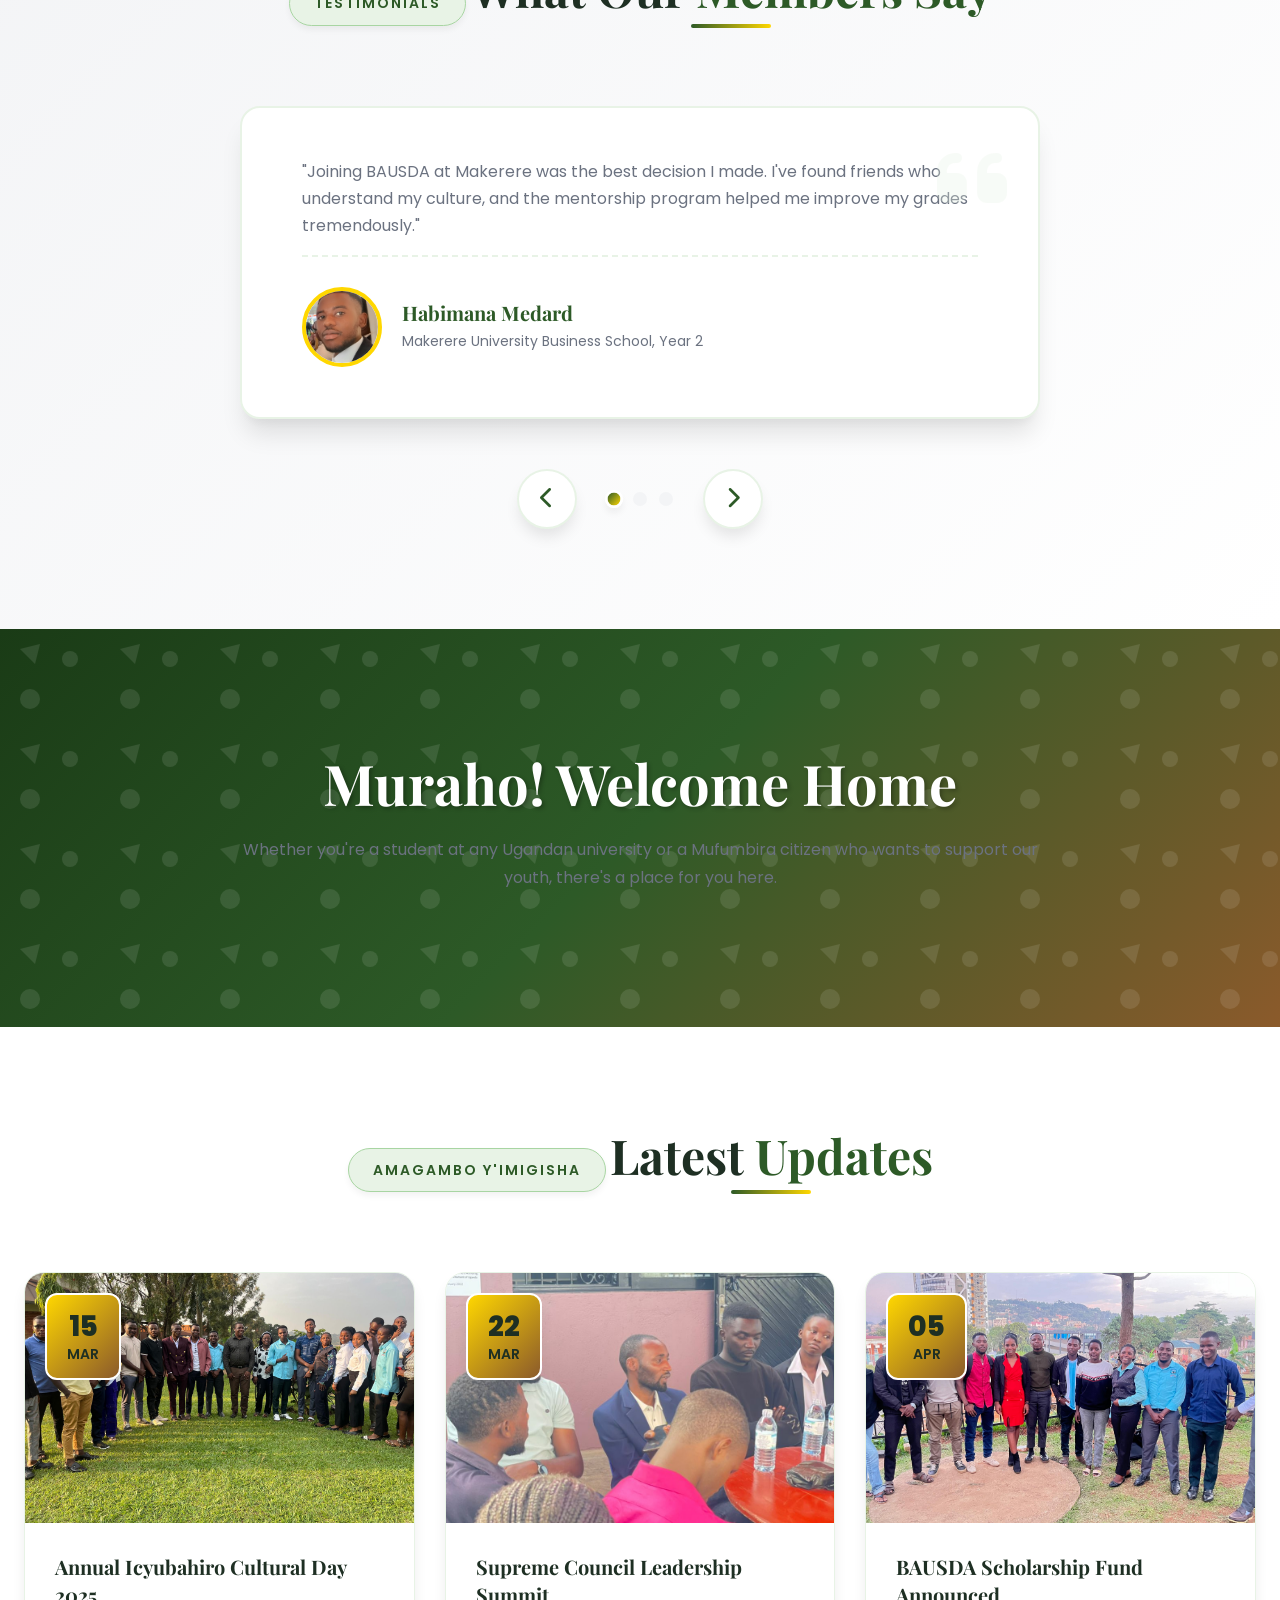
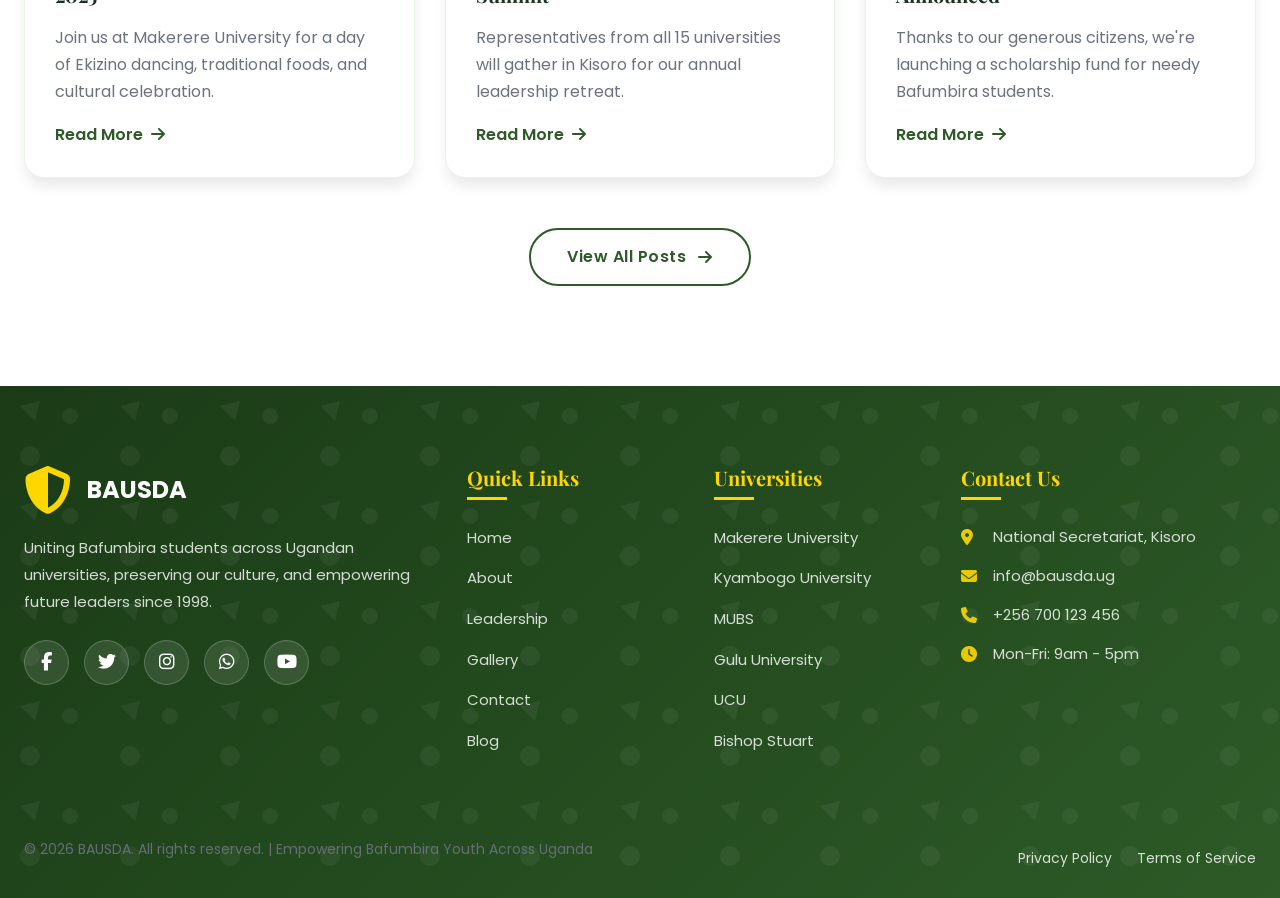
==== commit a8da80b6: "homepage Images" ====
--- a/index.html
+++ b/index.html
@@ -268,56 +268,67 @@
                 <div class="hierarchy-level president-level">
                     <div class="leader-card">
                         <img src="image_resources/cabinet_photos/spenser.jpg" alt="President">
-                        <h4>Spenser</h4>
+                        <h4>Tumwebaze Spenser</h4>
                         <p>President</p>
-                        <span>Makerere University</span>
+                        <span>Makerere University [MUK]</span>
                     </div>
                 </div>
 
                 <div class="hierarchy-level vp-level">
                     <div class="leader-card">
-                        <img src="image_resources/cabinet_photos/patricia.jpg" alt="VP">
-                        <h4>Patricia</h4>
-                        <p>Vice President</p>
-                        <span>Kyambogo University</span>
+                        <img src="image_resources/cabinet_photos/Esther.jpeg" alt="VP">
+                        <h4 style="color: white;">Izabayo Esther</h4>
+                        <p style="color: yellow;">Vice President</p>
+                        <span style="color: white;" >Uganda Christian University [UCU]</span>
                     </div>
                 </div>
 
                 <div class="hierarchy-level secretariat-level">
                     <div class="leader-card">
-                        <img src="image_resources/cabinet_photos/Esther.jpeg" alt="Secretary">
-                        <h4>Esther</h4>
-                        <p>Secretary General</p>
-                        <span>MUBS</span>
-                    </div>
-                    <div class="leader-card">
-                        <img src="image_resources/cabinet_photos/stephen.jpg" alt="Treasurer">
-                        <h4>Stephen</h4>
-                        <p>Treasurer</p>
-                        <span>Gulu University</span>
+                        <img src="image_resources/cabinet_photos/aggrey.jpg" alt="Secretary">
+                        <h4>Rwerinyange Aggrey</h4>
+                        <p>Speaker</p>
+                        <span>Uganda Christian University [UCU]</span>
+                    </div>
+                    <div class="leader-card">
+                        <img src="image_resources/MUBS cambinet/vivian.jpg" alt="Deputy Speaker">
+                        <h4>Tuyuzire Vivian</h4>
+                        <p>Deputy Speaker</p>
+                        <span>Makerere University [MUK]</span>
+                    </div>
+                    <div class="leader-card">
+                        <img src="image_resources/cabinet_photos/blessed.jpg" alt="Treasurer">
+                        <h4>Uwase Blessed</h4>
+                        <p>Finance Minister</p>
+                        <span>Kyambogo University [KYU]</span>
                     </div>
                 </div>
 
                 <div class="hierarchy-level cabinet-level">
                     <div class="leader-card">
                         <img src="image_resources/cabinet_photos/enock.jpg" alt="Cultural">
-                        <h4>Enoch</h4>
+                        <h4>Iragena Enoch</h4>
                         <p>Cultural Minister</p>
                     </div>
                     <div class="leader-card">
-                        <img src="image_resources/bousda_photos/Medard.jpg" alt="Academic">
-                        <h4>Medard</h4>
-                        <p>Academic Minister</p>
-                    </div>
-                    <div class="leader-card">
-                        <img src="image_resources/cabinet_photos/hashaka.jpg" alt="Welfare">
-                        <h4>Yonas</h4>
-                        <p>Welfare Minister</p>
-                    </div>
-                    <div class="leader-card">
-                        <img src="image_resources/cabinet_photos/aggrey.jpg" alt="Sports">
-                        <h4>Aggrey</h4>
-                        <p>Sports Minister</p>
+                        <img src="image_resources/cabinet_photos/Racheal.jpg" alt="Academic">
+                        <h4>Tuyumvire Racheal</h4>
+                        <p>Legal Advisor</p>
+                    </div>
+                    <div class="leader-card">
+                        <img src="image_resources/cabinet_photos/yonas.jpg" alt="Welfare">
+                        <h4>Nambajimana Yonas</h4>
+                        <p>Project Planning Minister</p>
+                    </div>
+                    <div class="leader-card">
+                        <img src="image_resources/cabinet_photos/hashaka.jpg" alt="Sports">
+                        <h4>Hashaka Emmanuel</h4>
+                        <p>General Secretary</p>
+                    </div>
+                    <div class="leader-card">
+                        <img src="image_resources/MUBS cambinet/carol.jpg" alt="Assistant G secretary">
+                        <h4>Tusime Judith Caroline</h4>
+                        <p>Assistant General Secretary</p>
                     </div>
                 </div>
             </div>
@@ -338,14 +349,14 @@
                 <p class="section-description">Each university has its own unified cabinet</p>
             </div>
 
-            <!-- Makerere University Cabinet -->
+            <!-- Kyambogo University Cabinet -->
             <div class="chapter-full" data-aos="fade-up" data-aos-duration="1000">
-                <h3 class="chapter-title"><i class="fas fa-university"></i> Makerere University Cabinet</h3>
+                <h3 class="chapter-title"><i class="fas fa-university"></i> Kyambogo University Cabinet [KIKUSA]</h3>
                 <div class="chapter-cabinet-grid">
                     <div class="cabinet-member">
-                        <img src="image_resources/cabinet_photos/sharon.jpg" alt="Chairperson">
-                        <h4>Katuramu James</h4>
-                        <p class="member-role">Chairperson</p>
+                        <img src="image_resources/KYU cambinet/president.jpg" alt="Chairperson">
+                        <h4>Mbonimpa Wallen</h4>
+                        <p class="member-role">President</p>
                         <p class="member-year">Year 4 - Law</p>
                         <div class="member-contact">
                             <a href="#"><i class="fas fa-phone"></i></a>
@@ -353,8 +364,8 @@
                         </div>
                     </div>
                     <div class="cabinet-member">
-                        <img src="image_resources/cabinet_photos/2.jpg" alt="Vice Chair">
-                        <h4>Akankwasa Sarah</h4>
+                        <img src="image_resources/KYU cambinet/patricia.jpg" alt="Vice Chair">
+                        <h4>Ndabishimye Patricia</h4>
                         <p class="member-role">Vice Chairperson</p>
                         <p class="member-year">Year 3 - Medicine</p>
                         <div class="member-contact">
@@ -363,8 +374,8 @@
                         </div>
                     </div>
                     <div class="cabinet-member">
-                        <img src="image_resources/cabinet_photos/3.jpg" alt="Secretary">
-                        <h4>Tumuhimbise Peter</h4>
+                        <img src="image_resources/KYU cambinet/gift.jpg" alt="Secretary">
+                        <h4>Iratuzi Gift</h4>
                         <p class="member-role">Secretary</p>
                         <p class="member-year">Year 3 - Engineering</p>
                         <div class="member-contact">
@@ -373,9 +384,9 @@
                         </div>
                     </div>
                     <div class="cabinet-member">
-                        <img src="image_resources/cabinet_photos/4.jpg" alt="Treasurer">
-                        <h4>Kemigisha Patricia</h4>
-                        <p class="member-role">Treasurer</p>
+                        <img src="image_resources/KYU cambinet/benard.jpg" alt="Treasurer">
+                        <h4>Benard</h4>
+                        <p class="member-role">Speaker</p>
                         <p class="member-year">Year 2 - Business</p>
                         <div class="member-contact">
                             <a href="#"><i class="fas fa-phone"></i></a>
@@ -383,8 +394,98 @@
                         </div>
                     </div>
                     <div class="cabinet-member">
-                        <img src="image_resources/cabinet_photos/5.jpg" alt="Cultural">
-                        <h4>Mugisha Ronald</h4>
+                        <img src="image_resources/KYU cambinet/bigmann.jpg" alt="Cultural">
+                        <h4>Big Man</h4>
+                        <p class="member-role">Sports Minister</p>
+                        <p class="member-year">Year 2 - Arts</p>
+                        <div class="member-contact">
+                            <a href="#"><i class="fas fa-phone"></i></a>
+                            <a href="#"><i class="fas fa-envelope"></i></a>
+                        </div>
+                    </div>
+                    <div class="cabinet-member">
+                        <img src="image_resources/KYU cambinet/mesach.jpg" alt="Academic">
+                        <h4>Irahari Mesach</h4>
+                        <p class="member-role">Publicity Secretary</p>
+                        <p class="member-year">Year 3 - Science</p>
+                        <div class="member-contact">
+                            <a href="#"><i class="fas fa-phone"></i></a>
+                            <a href="#"><i class="fas fa-envelope"></i></a>
+                        </div>
+                    </div>
+                    <div class="cabinet-member">
+                        <img src="image_resources/KYU cambinet/emily.jpg" alt="Sports">
+                        <h4>Friday Emily</h4>
+                        <p class="member-role">Women Affairs</p>
+                        <p class="member-year">Year 2 - Education</p>
+                        <div class="member-contact">
+                            <a href="#"><i class="fas fa-phone"></i></a>
+                            <a href="#"><i class="fas fa-envelope"></i></a>
+                        </div>
+                    </div>
+                    <div class="cabinet-member">
+                        <img src="image_resources/KYU cambinet/meble.jpg" alt="Welfare">
+                        <h4>Nduwayo Meble</h4>
+                        <p class="member-role">Organising Secretary</p>
+                        <p class="member-year">Year 1 - Social Sciences</p>
+                        <div class="member-contact">
+                            <a href="#"><i class="fas fa-phone"></i></a>
+                            <a href="#"><i class="fas fa-envelope"></i></a>
+                        </div>
+                    </div>
+                </div>
+                <div class="text-center chapter-more">
+                    <a href="#" class="btn-link">View Full KIKUSA Cabinet <i class="fas fa-arrow-right"></i></a>
+                </div>
+            </div>
+
+            <!-- Kyambogo University Cabinet -->
+            <div class="chapter-full" data-aos="fade-up" data-aos-duration="1000" data-aos-delay="100">
+                <h3 class="chapter-title"><i class="fas fa-university"></i> Makerere University Business School [MUBASA] Cabinet</h3>
+                <div class="chapter-cabinet-grid">
+                    <div class="cabinet-member">
+                        <img src="image_resources/MUBS cambinet/mesach.jpg" alt="Chairperson">
+                        <h4>Kiiza Meshach</h4>
+                        <p class="member-role">President</p>
+                        <p class="member-year">Year 4 - Education</p>
+                        <div class="member-contact">
+                            <a href="#"><i class="fas fa-phone"></i></a>
+                            <a href="#"><i class="fas fa-envelope"></i></a>
+                        </div>
+                    </div>
+                    <div class="cabinet-member">
+                        <img src="image_resources/MUBS cambinet/bridget12.jpeg" alt="Vice Chair">
+                        <h4>Munezero Bridget</h4>
+                        <p class="member-role">Vice Chairperson</p>
+                        <p class="member-year">Year 3 - Engineering</p>
+                        <div class="member-contact">
+                            <a href="#"><i class="fas fa-phone"></i></a>
+                            <a href="#"><i class="fas fa-envelope"></i></a>
+                        </div>
+                    </div>
+                    <div class="cabinet-member">
+                        <img src="image_resources/MUBS cambinet/nshuti.jpg" alt="Secretary">
+                        <h4>Nshuti Gloria</h4>
+                        <p class="member-role">General Secretary</p>
+                        <p class="member-year">Year 3 - Business</p>
+                        <div class="member-contact">
+                            <a href="#"><i class="fas fa-phone"></i></a>
+                            <a href="#"><i class="fas fa-envelope"></i></a>
+                        </div>
+                    </div>
+                    <div class="cabinet-member">
+                        <img src="image_resources/MUBS cambinet/medard.jpg" alt="Treasurer">
+                        <h4>Habimana Medard</h4>
+                        <p class="member-role">Speaker</p>
+                        <p class="member-year">Year 2 - Economics</p>
+                        <div class="member-contact">
+                            <a href="#"><i class="fas fa-phone"></i></a>
+                            <a href="#"><i class="fas fa-envelope"></i></a>
+                        </div>
+                    </div>
+                    <div class="cabinet-member">
+                        <img src="image_resources/MUBS cambinet/dan.jpg" alt="Cultural">
+                        <h4>Ashakiye Dan</h4>
                         <p class="member-role">Cultural Minister</p>
                         <p class="member-year">Year 2 - Arts</p>
                         <div class="member-contact">
@@ -393,9 +494,9 @@
                         </div>
                     </div>
                     <div class="cabinet-member">
-                        <img src="https://randomuser.me/api/portraits/women/44.jpg" alt="Academic">
-                        <h4>Natukunda Grace</h4>
-                        <p class="member-role">Academic Minister</p>
+                        <img src="image_resources/MUBS cambinet/amos.jpg" alt="Academic">
+                        <h4>Turinayo Amos</h4>
+                        <p class="member-role">Mobilizer</p>
                         <p class="member-year">Year 3 - Science</p>
                         <div class="member-contact">
                             <a href="#"><i class="fas fa-phone"></i></a>
@@ -403,8 +504,8 @@
                         </div>
                     </div>
                     <div class="cabinet-member">
-                        <img src="image_resources/cabinet_photos/6.jpg" alt="Sports">
-                        <h4>Byaruhanga John</h4>
+                        <img src="image_resources/MUBS cambinet/blessus.jpg" alt="Sports">
+                        <h4>Akineza Blessus</h4>
                         <p class="member-role">Sports Minister</p>
                         <p class="member-year">Year 2 - Education</p>
                         <div class="member-contact">
@@ -413,10 +514,10 @@
                         </div>
                     </div>
                     <div class="cabinet-member">
-                        <img src="image_resources/cabinet_photos/7.jpg" alt="Welfare">
-                        <h4>Mbabazi Esther</h4>
-                        <p class="member-role">Welfare Minister</p>
-                        <p class="member-year">Year 1 - Social Sciences</p>
+                        <img src="image_resources/MUBS cambinet/gloria.jpg" alt="Welfare">
+                        <h4>Umurerwa Gloria</h4>
+                        <p class="member-role">Finance Minister</p>
+                        <p class="member-year">Year 1 - Social Work</p>
                         <div class="member-contact">
                             <a href="#"><i class="fas fa-phone"></i></a>
                             <a href="#"><i class="fas fa-envelope"></i></a>
@@ -424,97 +525,7 @@
                     </div>
                 </div>
                 <div class="text-center chapter-more">
-                    <a href="#" class="btn-link">View Full Makerere Cabinet <i class="fas fa-arrow-right"></i></a>
-                </div>
-            </div>
-
-            <!-- Kyambogo University Cabinet -->
-            <div class="chapter-full" data-aos="fade-up" data-aos-duration="1000" data-aos-delay="100">
-                <h3 class="chapter-title"><i class="fas fa-university"></i> Kyambogo University Cabinet</h3>
-                <div class="chapter-cabinet-grid">
-                    <div class="cabinet-member">
-                        <img src="" alt="Chairperson">
-                        <h4>Ahereza Christine</h4>
-                        <p class="member-role">Chairperson</p>
-                        <p class="member-year">Year 4 - Education</p>
-                        <div class="member-contact">
-                            <a href="#"><i class="fas fa-phone"></i></a>
-                            <a href="#"><i class="fas fa-envelope"></i></a>
-                        </div>
-                    </div>
-                    <div class="cabinet-member">
-                        <img src="" alt="Vice Chair">
-                        <h4>Mugabe Ronald</h4>
-                        <p class="member-role">Vice Chairperson</p>
-                        <p class="member-year">Year 3 - Engineering</p>
-                        <div class="member-contact">
-                            <a href="#"><i class="fas fa-phone"></i></a>
-                            <a href="#"><i class="fas fa-envelope"></i></a>
-                        </div>
-                    </div>
-                    <div class="cabinet-member">
-                        <img src="" alt="Secretary">
-                        <h4>Natukunda Grace</h4>
-                        <p class="member-role">Secretary</p>
-                        <p class="member-year">Year 3 - Business</p>
-                        <div class="member-contact">
-                            <a href="#"><i class="fas fa-phone"></i></a>
-                            <a href="#"><i class="fas fa-envelope"></i></a>
-                        </div>
-                    </div>
-                    <div class="cabinet-member">
-                        <img src="" alt="Treasurer">
-                        <h4>Turyasingura Ivan</h4>
-                        <p class="member-role">Treasurer</p>
-                        <p class="member-year">Year 2 - Economics</p>
-                        <div class="member-contact">
-                            <a href="#"><i class="fas fa-phone"></i></a>
-                            <a href="#"><i class="fas fa-envelope"></i></a>
-                        </div>
-                    </div>
-                    <div class="cabinet-member">
-                        <img src="" alt="Cultural">
-                        <h4>Komugisha Faith</h4>
-                        <p class="member-role">Cultural Minister</p>
-                        <p class="member-year">Year 2 - Arts</p>
-                        <div class="member-contact">
-                            <a href="#"><i class="fas fa-phone"></i></a>
-                            <a href="#"><i class="fas fa-envelope"></i></a>
-                        </div>
-                    </div>
-                    <div class="cabinet-member">
-                        <img src="" alt="Academic">
-                        <h4>Arinaitwe Moses</h4>
-                        <p class="member-role">Academic Minister</p>
-                        <p class="member-year">Year 3 - Science</p>
-                        <div class="member-contact">
-                            <a href="#"><i class="fas fa-phone"></i></a>
-                            <a href="#"><i class="fas fa-envelope"></i></a>
-                        </div>
-                    </div>
-                    <div class="cabinet-member">
-                        <img src="" alt="Sports">
-                        <h4>Kemigisha Joan</h4>
-                        <p class="member-role">Sports Minister</p>
-                        <p class="member-year">Year 2 - Education</p>
-                        <div class="member-contact">
-                            <a href="#"><i class="fas fa-phone"></i></a>
-                            <a href="#"><i class="fas fa-envelope"></i></a>
-                        </div>
-                    </div>
-                    <div class="cabinet-member">
-                        <img src="" alt="Welfare">
-                        <h4>Orikiriza Peter</h4>
-                        <p class="member-role">Welfare Minister</p>
-                        <p class="member-year">Year 1 - Social Work</p>
-                        <div class="member-contact">
-                            <a href="#"><i class="fas fa-phone"></i></a>
-                            <a href="#"><i class="fas fa-envelope"></i></a>
-                        </div>
-                    </div>
-                </div>
-                <div class="text-center chapter-more">
-                    <a href="#" class="btn-link">View Full Kyambogo Cabinet <i class="fas fa-arrow-right"></i></a>
+                    <a href="#" class="btn-link">View Full MUBASA Cabinet <i class="fas fa-arrow-right"></i></a>
                 </div>
             </div>
 
--- a/css/styles.css
+++ b/css/styles.css
@@ -642,6 +642,7 @@
 }
 
 .hero-text {
+    color: white;
     font-size: 20px;
     max-width: 700px;
     margin-bottom: 40px;
@@ -1413,6 +1414,7 @@
 }
 
 .member-year {
+    display: none;
     font-size: 13px;
     color: var(--gray);
     margin-bottom: 15px;
@@ -3710,6 +3712,9 @@
 }
 
 @media (max-width: 480px) {
+    .logo-sub {
+        display: none;
+    }
     .hero-title {
         font-size: 36px;
     }
@@ -3775,6 +3780,7 @@
 }
 
 .twaleJames {
+    display: none;
     position: fixed;
     top: 50%;
     width: fit-content;
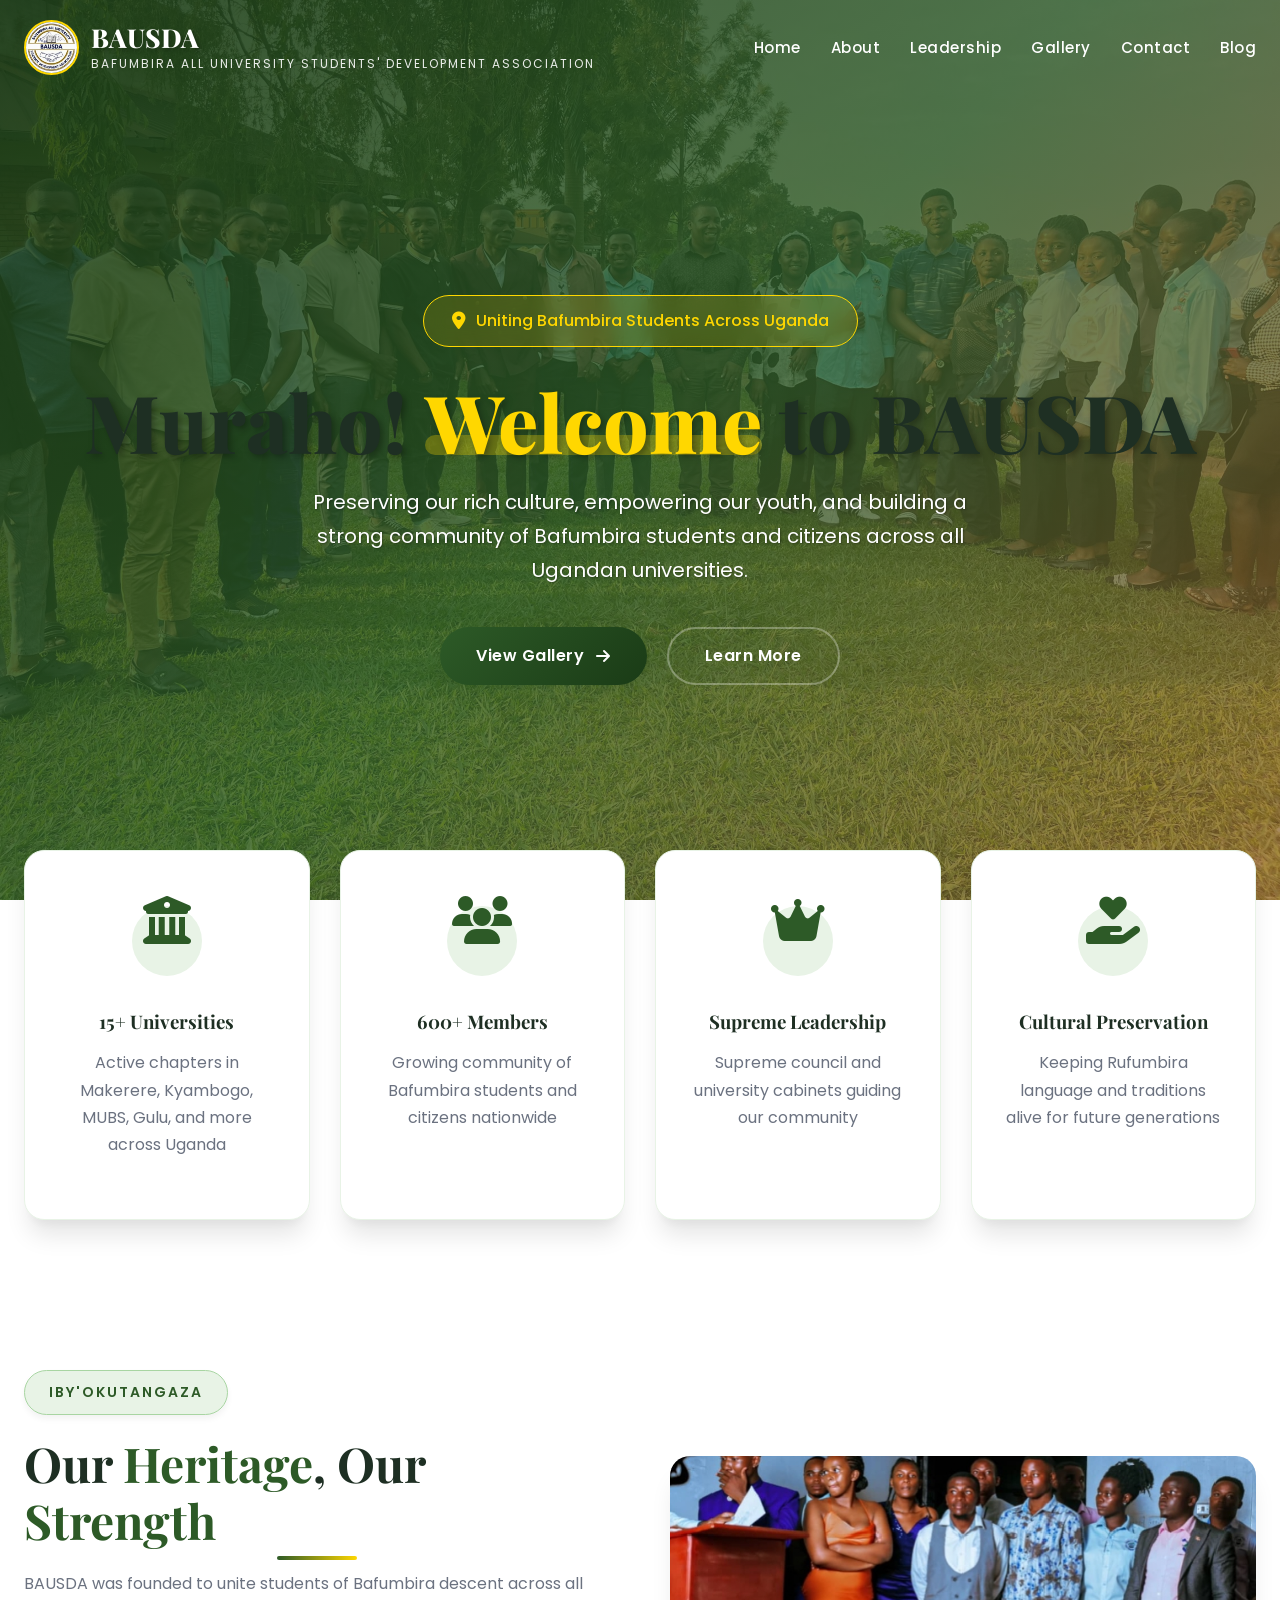
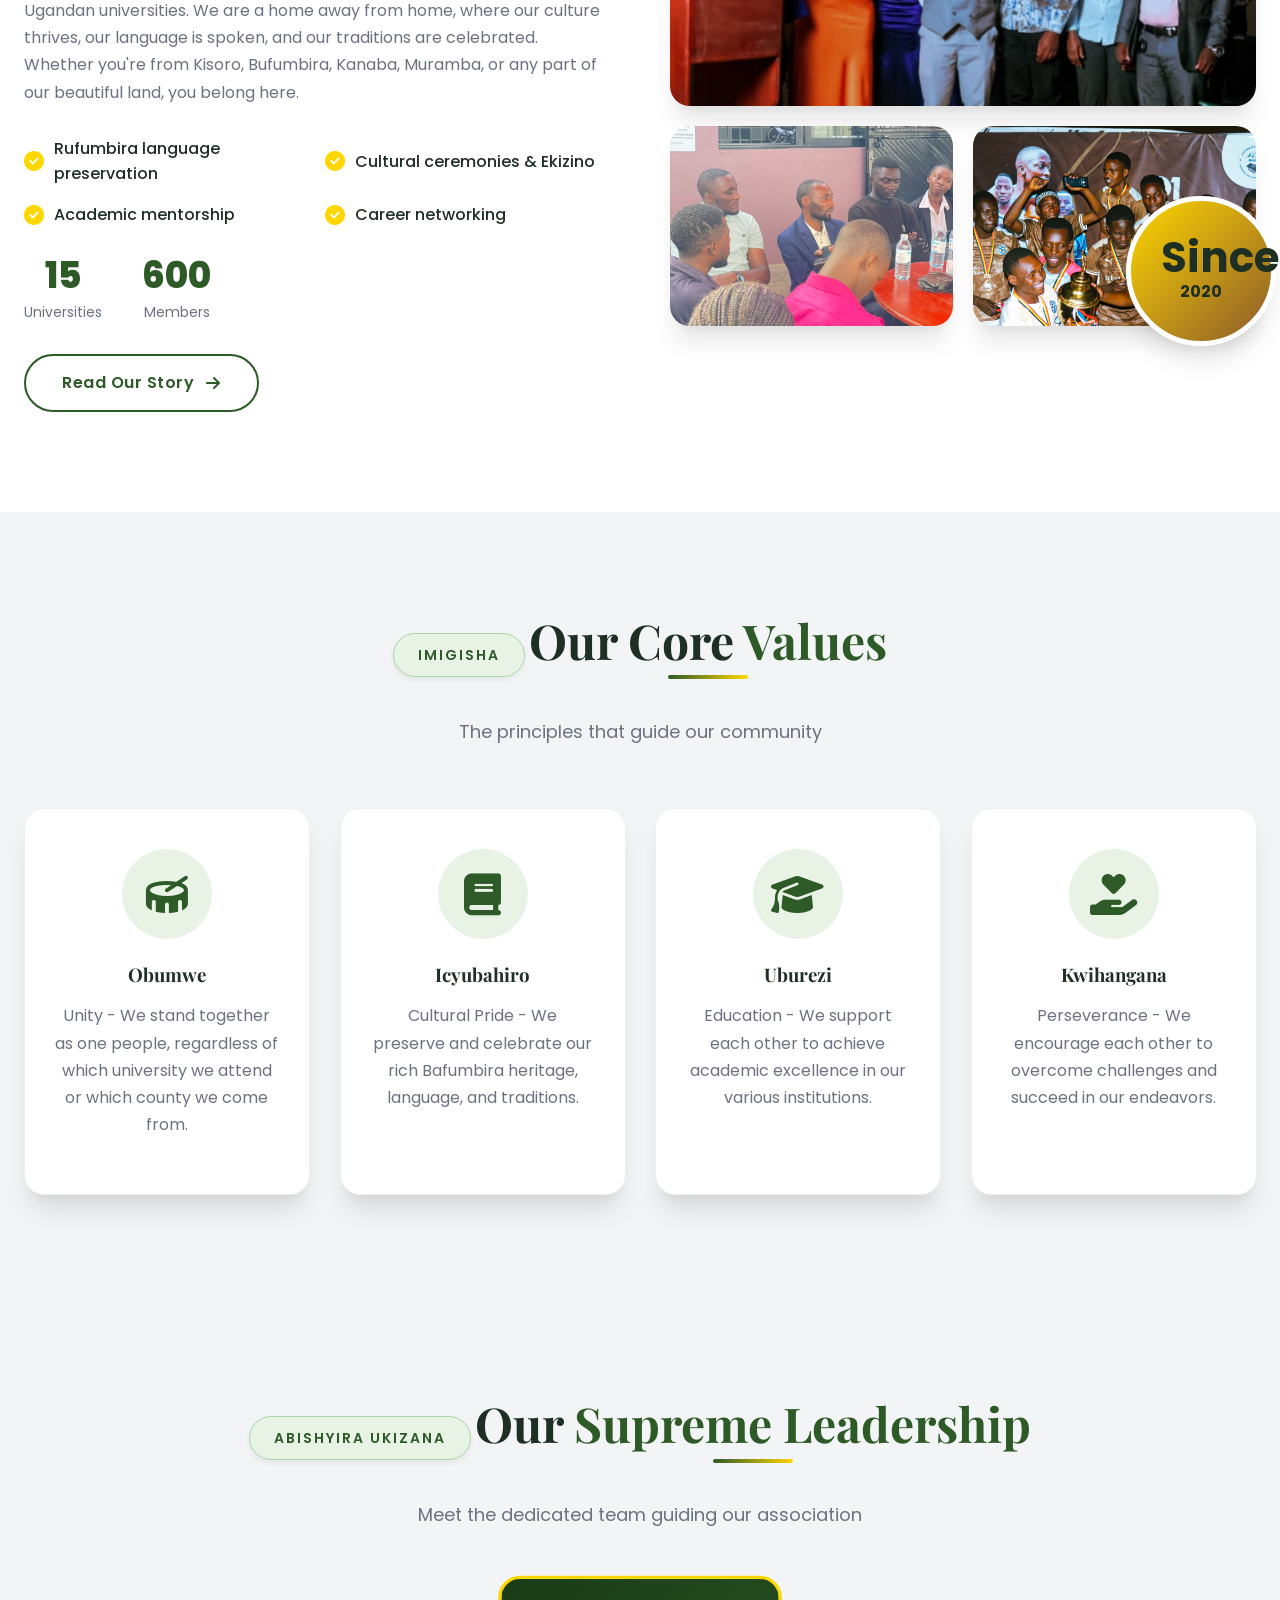
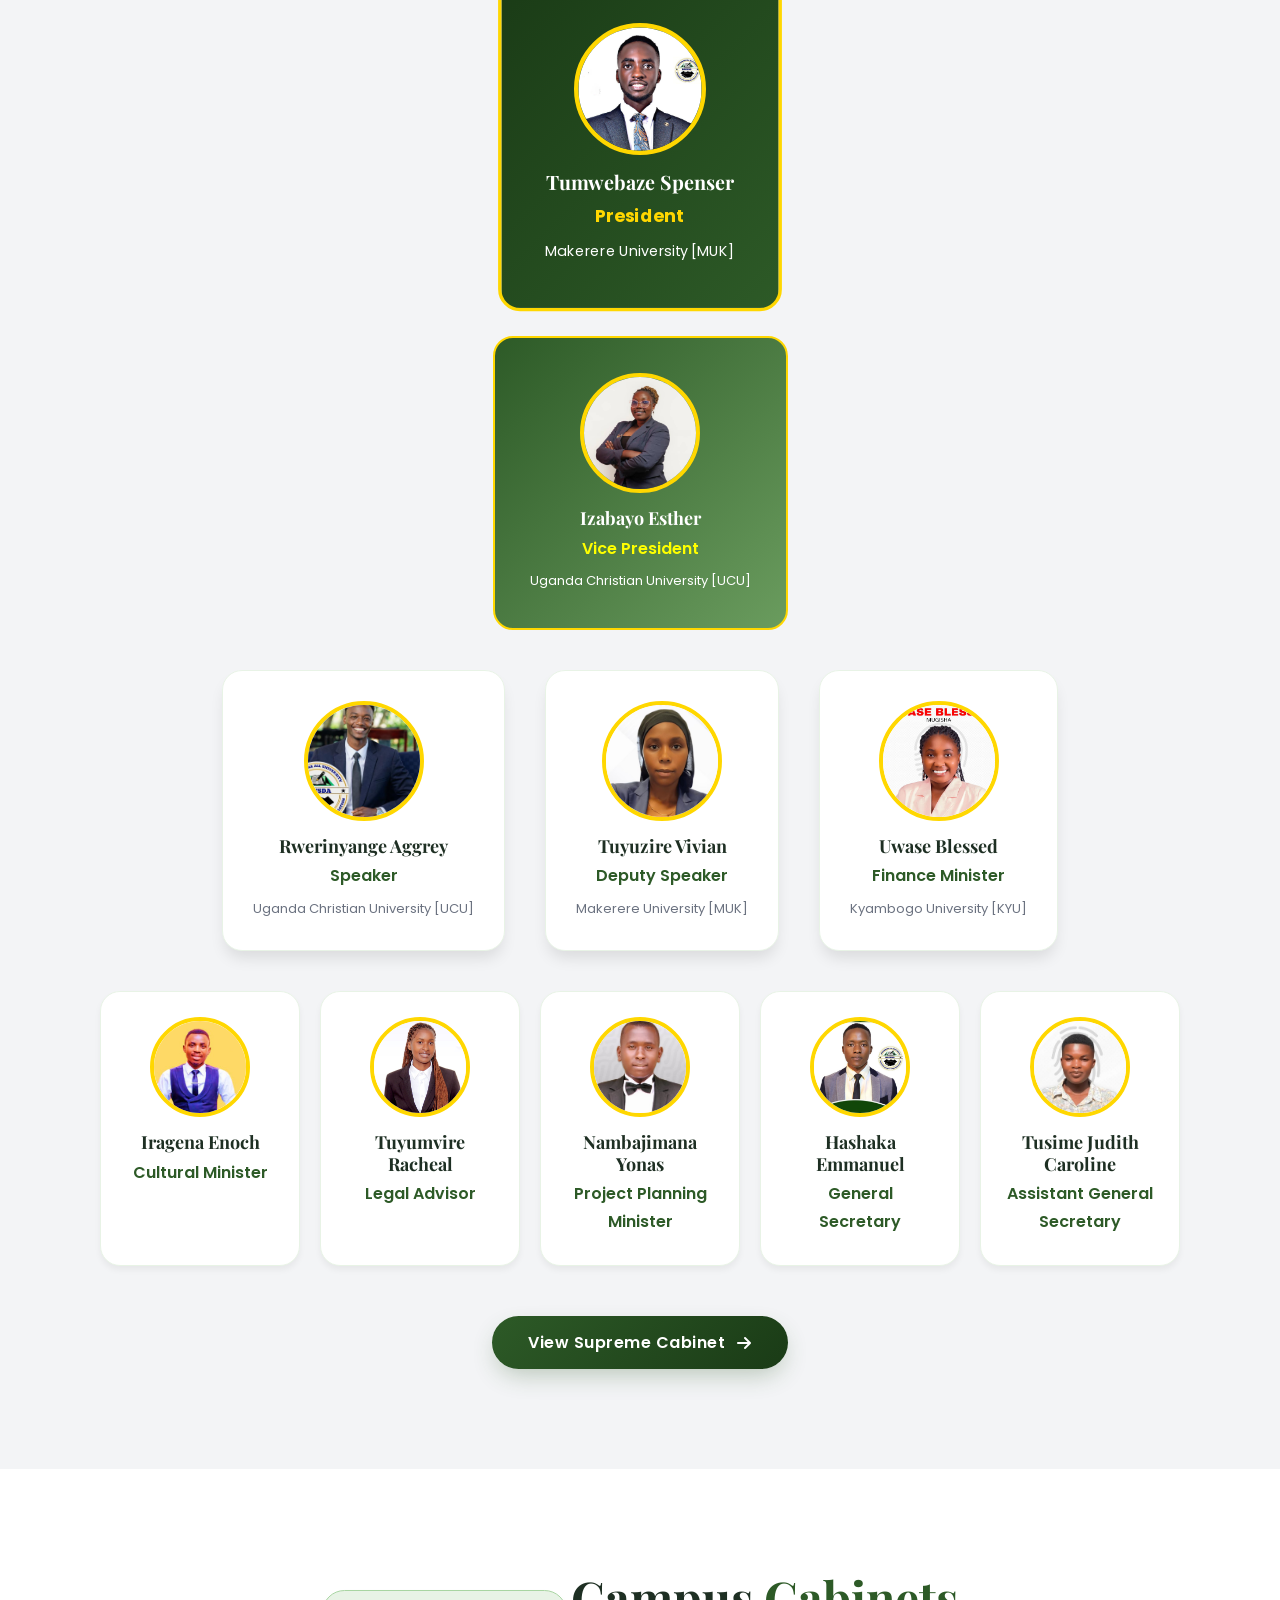
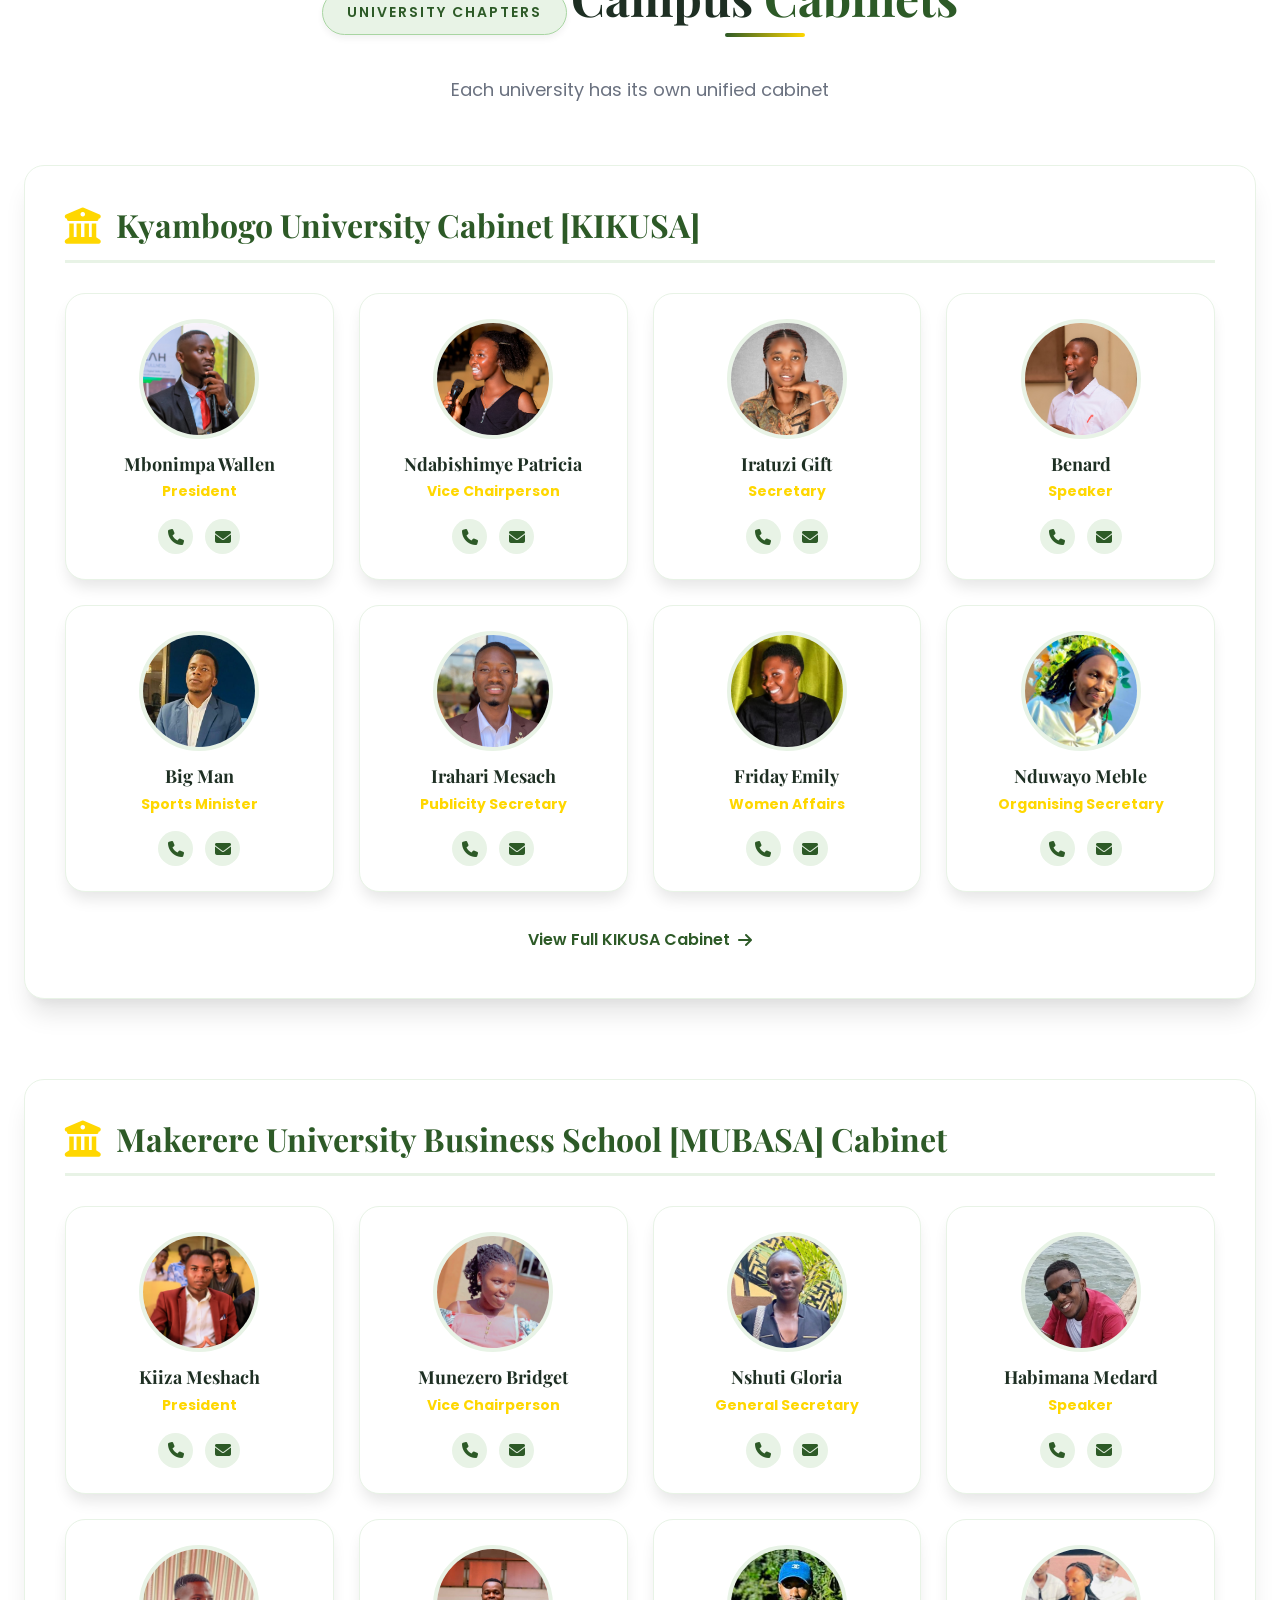
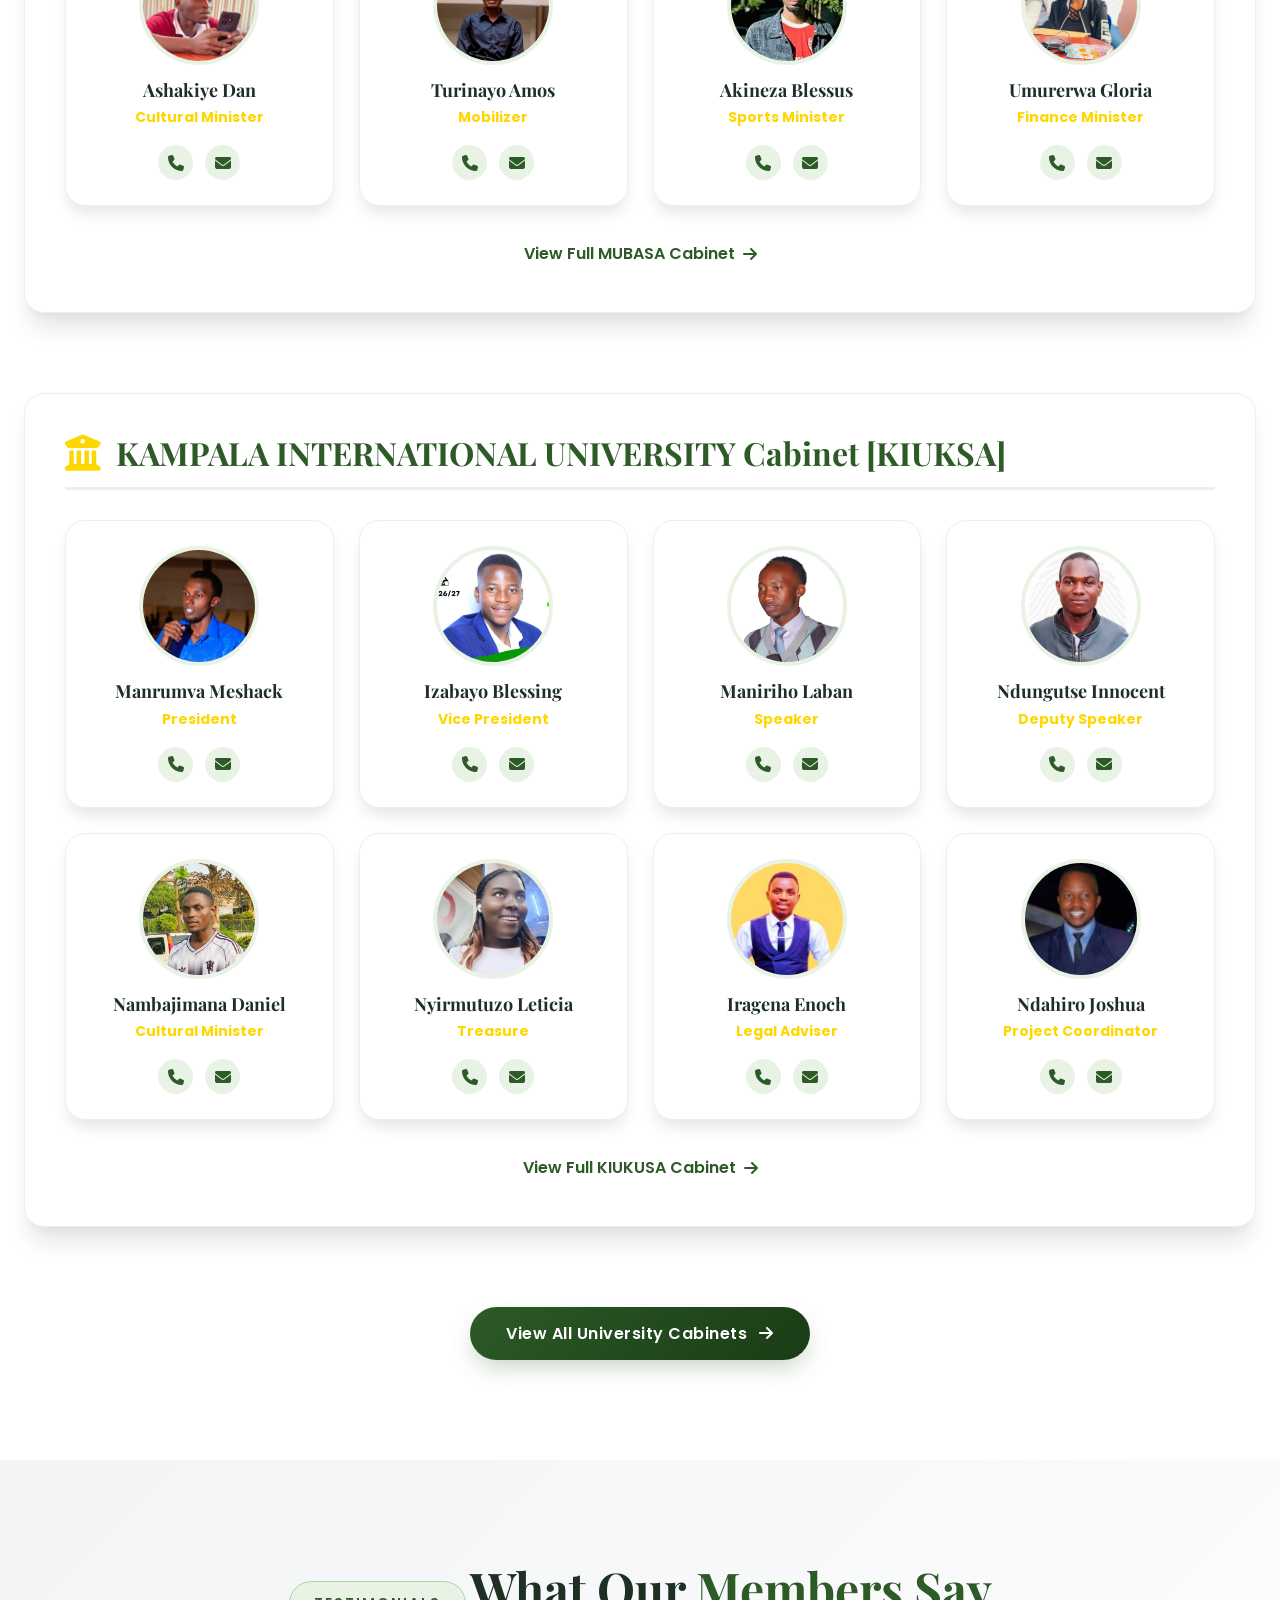
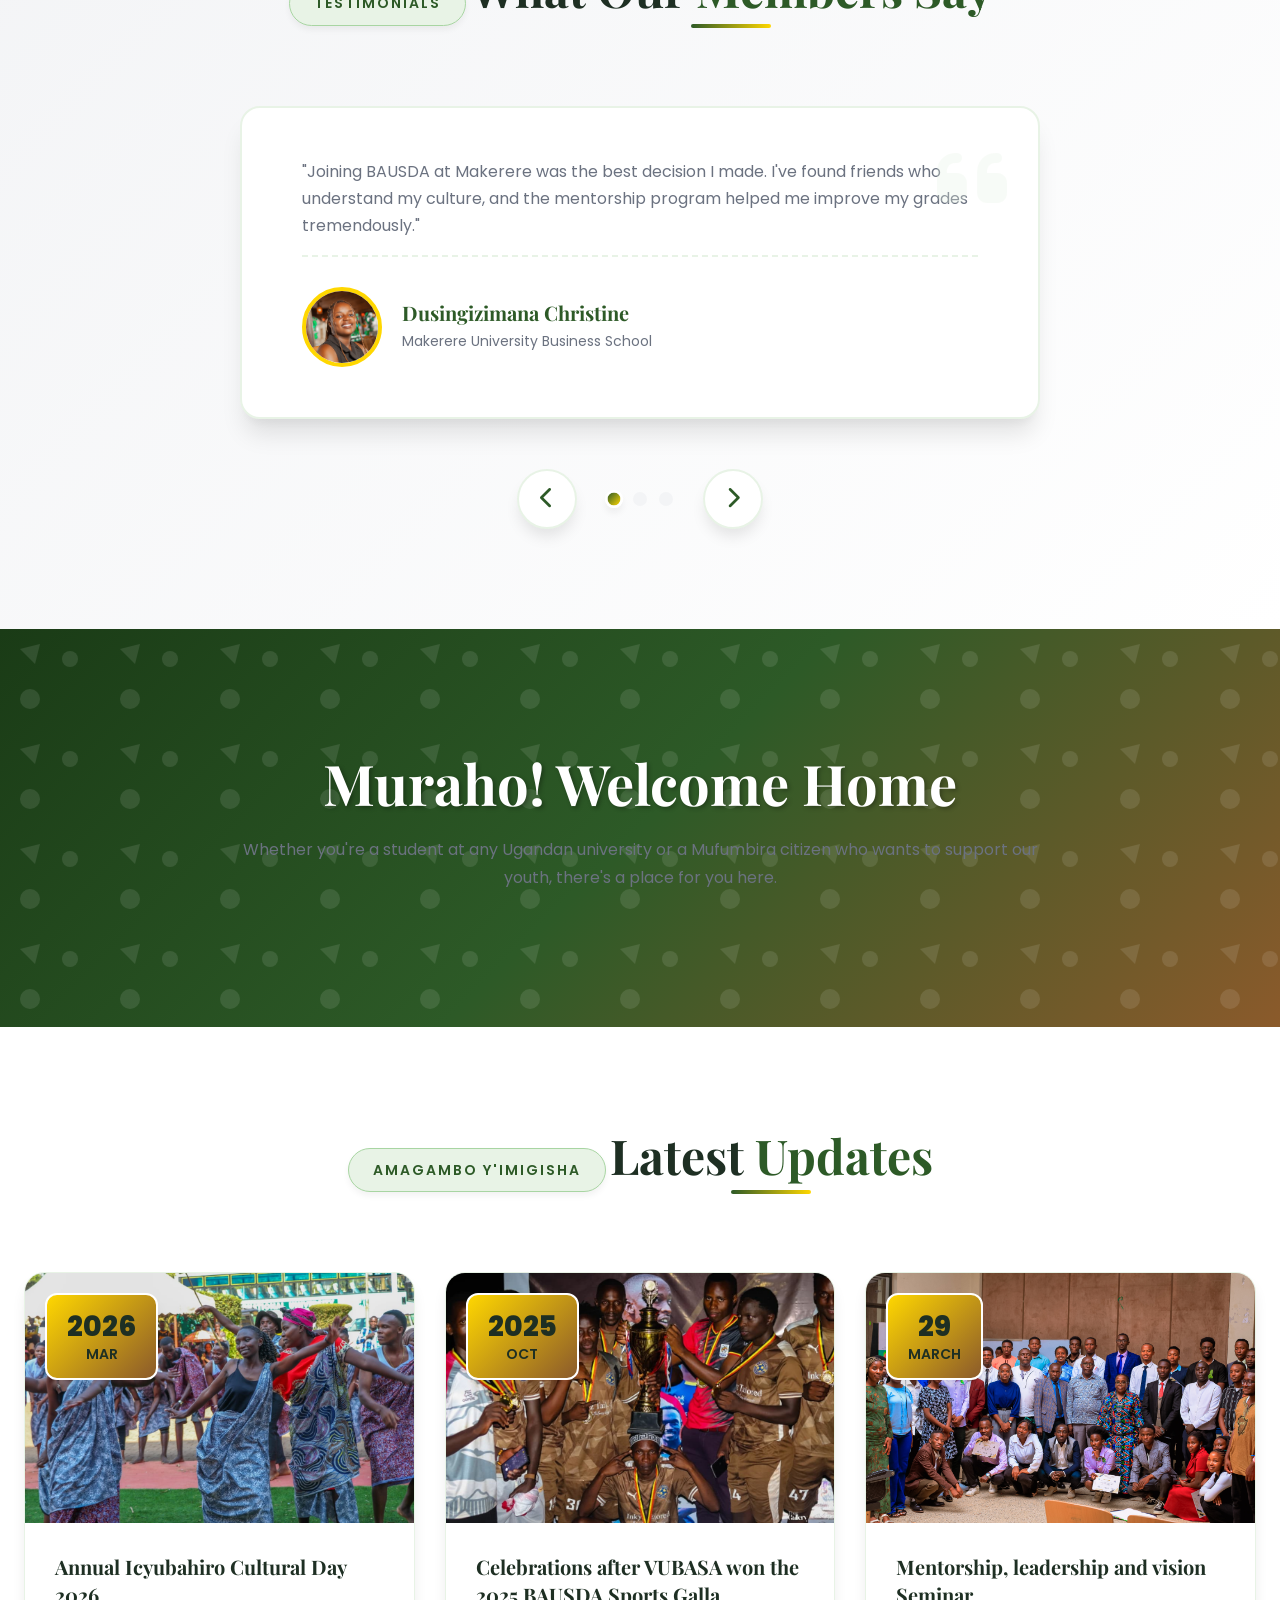
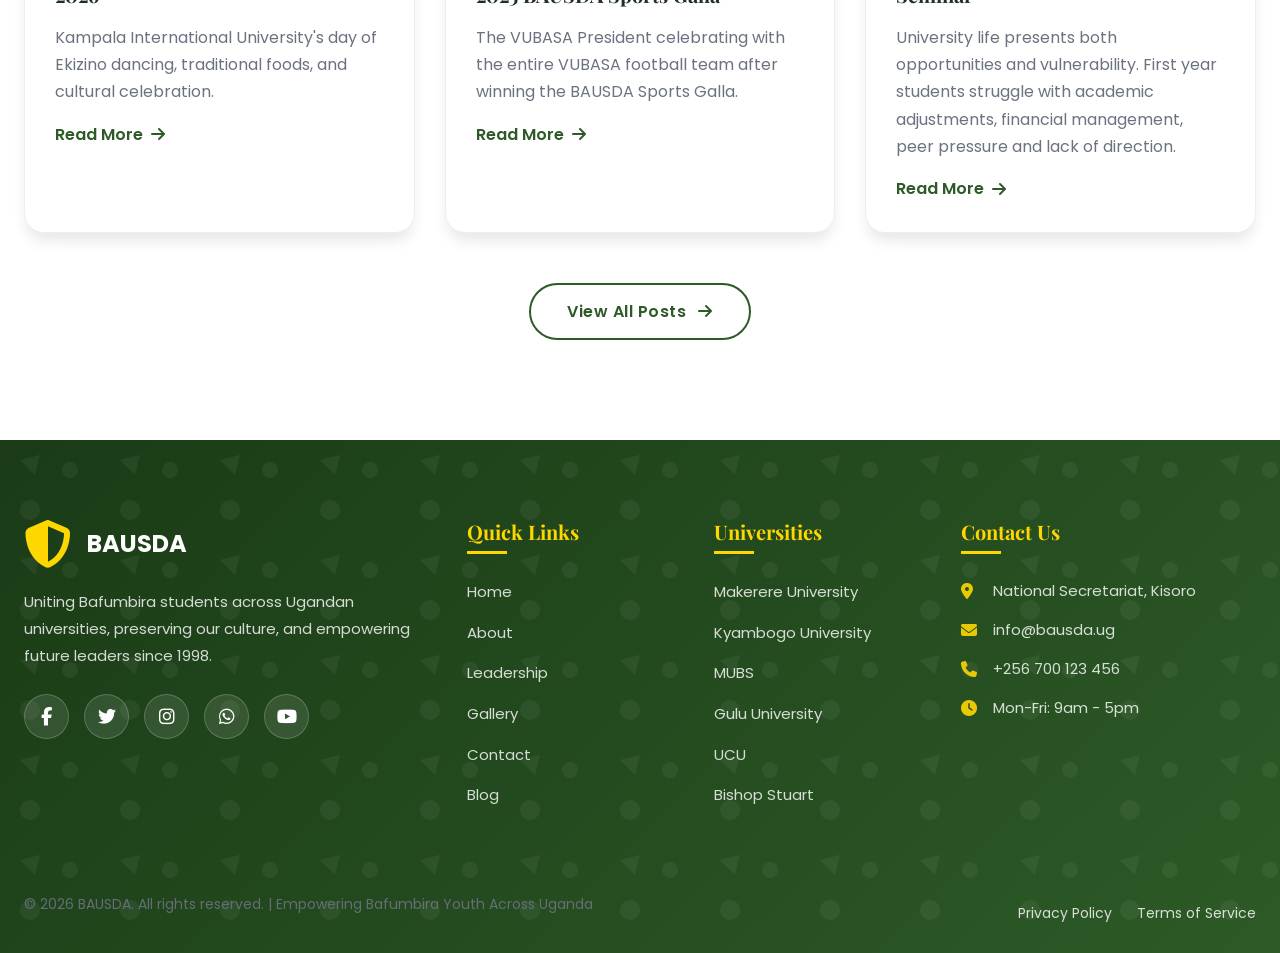
==== commit 7d97a5dd: "inserted images to 90%" ====
--- a/index.html
+++ b/index.html
@@ -133,7 +133,7 @@
                         <div class="feature-icon-bg"></div>
                     </div>
                     <h3>Cultural Preservation</h3>
-                    <p>Keeping Rukiga language and traditions alive for future generations</p>
+                    <p>Keeping Rufumbira language and traditions alive for future generations</p>
                 </div>
             </div>
         </div>
@@ -181,10 +181,10 @@
                             <span class="stat-number">600+</span>
                             <span class="stat-label">Members</span>
                         </div>
-                        <div class="stat-item">
+                        <!-- <div class="stat-item">
                             <span class="stat-number">5</span>
                             <span class="stat-label">Counties</span>
-                        </div>
+                        </div> -->
                     </div>
 
                     <a href="about.html" class="btn btn-secondary">
@@ -194,16 +194,16 @@
 
                 <div class="about-image" data-aos="fade-left" data-aos-duration="1000">
                     <div class="image-grid">
-                        <img src="image_resources/bousda_photos/welcome_banner.jpg"
+                        <img src="image_resources/gallary/BAUSDA .jpeg"
                             alt="Bafumbira cultural gathering" class="grid-img img1">
                         <img src="image_resources/bousda_photos/meeting.jpg"
                             alt="Students meeting" class="grid-img img2">
-                        <img src="image_resources/bousda_photos/meeting2.jpg"
+                        <img src="image_resources/gallary/im1.jpg"
                             alt="Cultural dance" class="grid-img img3">
                     </div>
                     <div class="experience-badge">
                         <span class="years">Since</span>
-                        <span>1998<br>Est.</span>
+                        <span>2020<br></span>
                     </div>
                 </div>
             </div>
@@ -439,7 +439,7 @@
                 </div>
             </div>
 
-            <!-- Kyambogo University Cabinet -->
+            <!-- MUBS Cabinet -->
             <div class="chapter-full" data-aos="fade-up" data-aos-duration="1000" data-aos-delay="100">
                 <h3 class="chapter-title"><i class="fas fa-university"></i> Makerere University Business School [MUBASA] Cabinet</h3>
                 <div class="chapter-cabinet-grid">
@@ -529,14 +529,14 @@
                 </div>
             </div>
 
-            <!-- MUBS Cabinet -->
+            <!-- KIU Cabinet -->
             <div class="chapter-full" data-aos="fade-up" data-aos-duration="1000" data-aos-delay="200">
-                <h3 class="chapter-title"><i class="fas fa-university"></i> MUBS Cabinet</h3>
+                <h3 class="chapter-title"><i class="fas fa-university"></i> KAMPALA INTERNATIONAL UNIVERSITY Cabinet [KIUKSA]</h3>
                 <div class="chapter-cabinet-grid">
                     <div class="cabinet-member">
-                        <img src="" alt="Chairperson">
-                        <h4>Tumusiime Andrew</h4>
-                        <p class="member-role">Chairperson</p>
+                        <img src="image_resources/KIUKSA/meshaki.jpeg" alt="Chairperson">
+                        <h4>Manrumva Meshack</h4>
+                        <p class="member-role">President</p>
                         <p class="member-year">Year 4 - Business</p>
                         <div class="member-contact">
                             <a href="#"><i class="fas fa-phone"></i></a>
@@ -544,9 +544,9 @@
                         </div>
                     </div>
                     <div class="cabinet-member">
-                        <img src="" alt="Vice Chair">
-                        <h4>Kemigisha Patricia</h4>
-                        <p class="member-role">Vice Chairperson</p>
+                        <img src="image_resources/KIUKSA/blessing.jpeg" alt="Vice Chair">
+                        <h4>Izabayo Blessing</h4>
+                        <p class="member-role">Vice President</p>
                         <p class="member-year">Year 3 - Accounting</p>
                         <div class="member-contact">
                             <a href="#"><i class="fas fa-phone"></i></a>
@@ -554,9 +554,9 @@
                         </div>
                     </div>
                     <div class="cabinet-member">
-                        <img src="" alt="Secretary">
-                        <h4>Byaruhanga John</h4>
-                        <p class="member-role">Secretary</p>
+                        <img src="image_resources/KIUKSA/laban.jpeg" alt="Secretary">
+                        <h4>Maniriho Laban</h4>
+                        <p class="member-role">Speaker</p>
                         <p class="member-year">Year 3 - Marketing</p>
                         <div class="member-contact">
                             <a href="#"><i class="fas fa-phone"></i></a>
@@ -564,9 +564,9 @@
                         </div>
                     </div>
                     <div class="cabinet-member">
-                        <img src="" alt="Treasurer">
-                        <h4>Namara Brenda</h4>
-                        <p class="member-role">Treasurer</p>
+                        <img src="image_resources/KIUKSA/innocent.jpeg" alt="Treasurer">
+                        <h4>Ndungutse Innocent</h4>
+                        <p class="member-role">Deputy Speaker</p>
                         <p class="member-year">Year 2 - Finance</p>
                         <div class="member-contact">
                             <a href="#"><i class="fas fa-phone"></i></a>
@@ -574,8 +574,8 @@
                         </div>
                     </div>
                     <div class="cabinet-member">
-                        <img src="" alt="Cultural">
-                        <h4>Mugisha David</h4>
+                        <img src="image_resources/KIUKSA/daniel.jpeg" alt="Cultural">
+                        <h4>Nambajimana Daniel</h4>
                         <p class="member-role">Cultural Minister</p>
                         <p class="member-year">Year 2 - Business</p>
                         <div class="member-contact">
@@ -584,9 +584,9 @@
                         </div>
                     </div>
                     <div class="cabinet-member">
-                        <img src="" alt="Academic">
-                        <h4>Ninsiima Faith</h4>
-                        <p class="member-role">Academic Minister</p>
+                        <img src="image_resources/KIUKSA/leticia.png" alt="Academic">
+                        <h4>Nyirmutuzo Leticia</h4>
+                        <p class="member-role">Treasure</p>
                         <p class="member-year">Year 3 - Economics</p>
                         <div class="member-contact">
                             <a href="#"><i class="fas fa-phone"></i></a>
@@ -594,9 +594,9 @@
                         </div>
                     </div>
                     <div class="cabinet-member">
-                        <img src="" alt="Sports">
-                        <h4>Tumuhimbise Robert</h4>
-                        <p class="member-role">Sports Minister</p>
+                        <img src="image_resources/cabinet_photos/enock.jpg" alt="Sports">
+                        <h4>Iragena Enoch</h4>
+                        <p class="member-role">Legal Adviser</p>
                         <p class="member-year">Year 2 - Business</p>
                         <div class="member-contact">
                             <a href="#"><i class="fas fa-phone"></i></a>
@@ -604,9 +604,9 @@
                         </div>
                     </div>
                     <div class="cabinet-member">
-                        <img src="" alt="Welfare">
-                        <h4>Mbabazi Joan</h4>
-                        <p class="member-role">Welfare Minister</p>
+                        <img src="image_resources/KIUKSA/ndahiro.jpeg" alt="Welfare">
+                        <h4>Ndahiro Joshua</h4>
+                        <p class="member-role">Project Coordinator</p>
                         <p class="member-year">Year 1 - Business</p>
                         <div class="member-contact">
                             <a href="#"><i class="fas fa-phone"></i></a>
@@ -615,7 +615,7 @@
                     </div>
                 </div>
                 <div class="text-center chapter-more">
-                    <a href="#" class="btn-link">View Full MUBS Cabinet <i class="fas fa-arrow-right"></i></a>
+                    <a href="#" class="btn-link">View Full KIUKUSA Cabinet <i class="fas fa-arrow-right"></i></a>
                 </div>
             </div>
 
@@ -642,10 +642,10 @@
                             found friends who understand my culture, and the mentorship program helped me improve my
                             grades tremendously."</p>
                         <div class="testimonial-author">
-                            <img src="image_resources/bousda_photos/Medard.jpg" alt="Medard">
+                            <img src="image_resources/MUBS cambinet/tina.jpg" alt="Medard">
                             <div class="author-info">
-                                <h4>Habimana Medard</h4>
-                                <p>Makerere University Business School, Year 2</p>
+                                <h4>Dusingizimana Christine</h4>
+                                <p>Makerere University Business School</p>
                             </div>
                         </div>
                     </div>
@@ -657,10 +657,10 @@
                         <p>"Being far from home at Gulu University, this association became my family. We celebrate
                             Ekizino together, speak Rukiga, and support each other. I'm proud to be Mufumbira!"</p>
                         <div class="testimonial-author">
-                            <img src="https://cdn-icons-png.flaticon.com/128/11696/11696676.png" alt="Member">
+                            <img src="image_resources/MUBS cambinet/godwin.jpg" alt="Member">
                             <div class="author-info">
-                                <h4>Kemigisha Sharon</h4>
-                                <p>Gulu University, Year 2</p>
+                                <h4>Irumva Godwin</h4>
+                                <p>Makerere University Business School</p>
                             </div>
                         </div>
                     </div>
@@ -673,10 +673,10 @@
                             students who now work at my organization. This is more than a student group - it's a
                             lifelong community.</p>
                         <div class="testimonial-author">
-                            <img src="https://randomuser.me/api/portraits/men/46.jpg" alt="Alumnus">
+                            <img src="image_resources/KYU cambinet/adrine.jpg" alt="Alumnus">
                             <div class="author-info">
-                                <h4>Mugisha Charles</h4>
-                                <p>Alumnus, Class of 2015</p>
+                                <h4>Adreen</h4>
+                                <p>Kyambogo University</p>
                             </div>
                         </div>
                     </div>
@@ -710,8 +710,8 @@
                         <a href="join.html#citizen" class="btn btn-outline-light btn-large">
                             Join as Citizen
                         </a>
-                    </div>
-                </div> -->
+                    </div>-->
+                </div> 
             </div>
         </div>
     </section>
@@ -726,16 +726,16 @@
             <div class="news-grid">
                 <article class="news-card" data-aos="fade-up" data-aos-duration="800">
                     <div class="news-image">
-                        <img src="image_resources/bousda_photos/welcome_banner.jpg"
+                        <img src="image_resources/gallary/kiu gala.jpeg"
                             alt="Cultural Day">
                         <div class="news-date">
-                            <span class="day">15</span>
+                            <span class="day">2026</span>
                             <span class="month">MAR</span>
                         </div>
                     </div>
                     <div class="news-content">
-                        <h3>Annual Icyubahiro Cultural Day 2025</h3>
-                        <p>Join us at Makerere University for a day of Ekizino dancing, traditional foods, and
+                        <h3>Annual Icyubahiro Cultural Day 2026</h3>
+                        <p>Kampala International University's day of Ekizino dancing, traditional foods, and
                             cultural celebration.</p>
                         <a href="blog-post.html" class="read-more">Read More <i class="fas fa-arrow-right"></i></a>
                     </div>
@@ -743,34 +743,36 @@
 
                 <article class="news-card" data-aos="fade-up" data-aos-duration="800" data-aos-delay="100">
                     <div class="news-image">
-                        <img src="image_resources/bousda_photos/meeting.jpg"
+                        <img src="image_resources/gallary/im2.jpg"
                             alt="Leadership Summit">
                         <div class="news-date">
-                            <span class="day">22</span>
-                            <span class="month">MAR</span>
+                            <span class="day">2025</span>
+                            <span class="month">Oct</span>
                         </div>
                     </div>
                     <div class="news-content">
-                        <h3>Supreme Council Leadership Summit</h3>
-                        <p>Representatives from all 15 universities will gather in Kisoro for our annual leadership
-                            retreat.</p>
+                        <h3>Celebrations after VUBASA won the 2025 BAUSDA Sports Galla</h3>
+                        <p>
+                            The VUBASA President celebrating with the entire VUBASA football team after winning the BAUSDA Sports Galla.
+                        </p>
                         <a href="blog-post.html" class="read-more">Read More <i class="fas fa-arrow-right"></i></a>
                     </div>
                 </article>
 
                 <article class="news-card" data-aos="fade-up" data-aos-duration="800" data-aos-delay="200">
                     <div class="news-image">
-                        <img src="image_resources/bousda_photos/group_pic1.jpg"
+                        <img src="image_resources/KYU gala/mentorship.JPG"
                             alt="Scholarship">
                         <div class="news-date">
-                            <span class="day">05</span>
-                            <span class="month">APR</span>
+                            <span class="day">29</span>
+                            <span class="month">March</span>
                         </div>
                     </div>
                     <div class="news-content">
-                        <h3>BAUSDA Scholarship Fund Announced</h3>
-                        <p>Thanks to our generous citizens, we're launching a scholarship fund for needy Bafumbira
-                            students.</p>
+                        <h3>Mentorship, leadership and vision Seminar</h3>
+                        <p>
+                            University life presents both opportunities and vulnerability. First year students struggle with academic adjustments, financial management, peer pressure and lack of direction.
+                        </p>
                         <a href="blog-post.html" class="read-more">Read More <i class="fas fa-arrow-right"></i></a>
                     </div>
                 </article>
--- a/css/styles.css
+++ b/css/styles.css
@@ -1423,7 +1423,7 @@
 .member-contact-info {
     font-size: 13px;
     color: var(--gray);
-    display: flex;
+    display: none;
     align-items: center;
     justify-content: center;
     gap: 8px;
@@ -2965,7 +2965,7 @@
 }
 
 .leader-contacts {
-    display: flex;
+    display: none;
     gap: 25px;
     flex-wrap: wrap;
 }
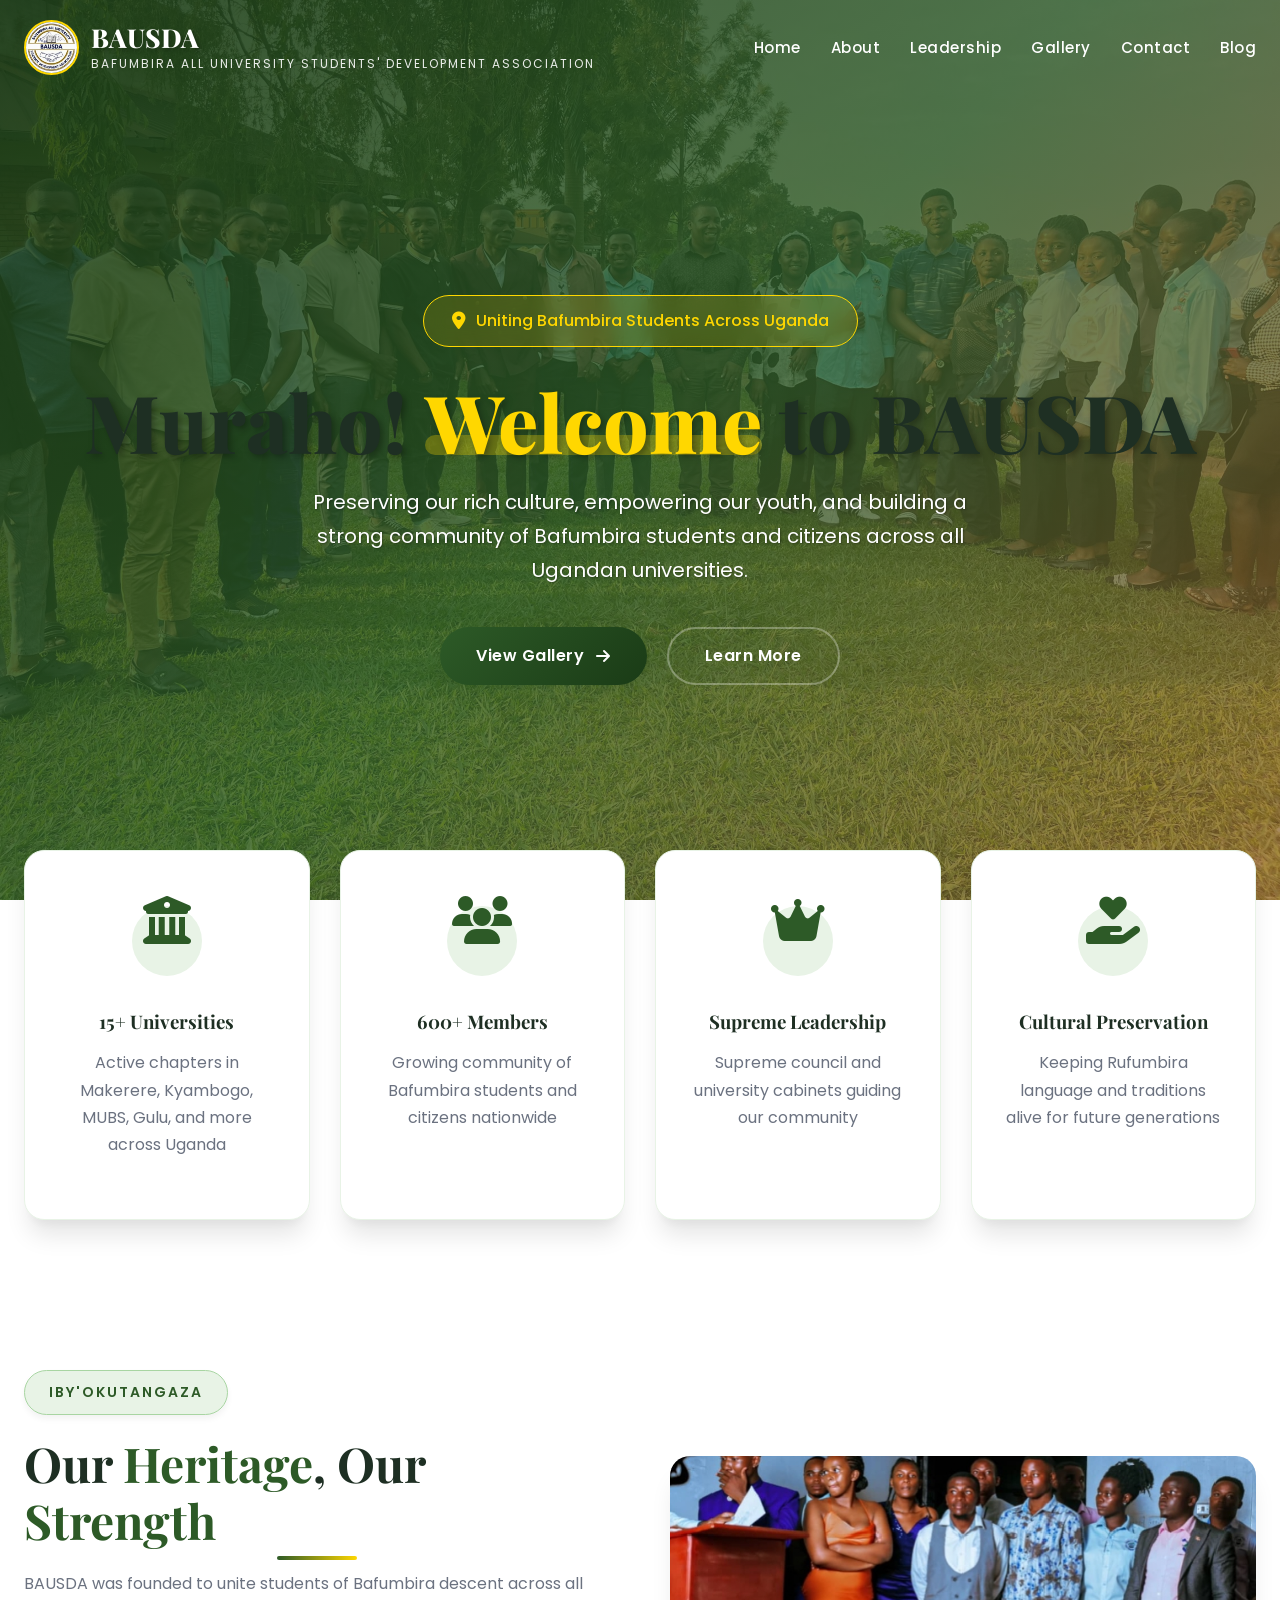
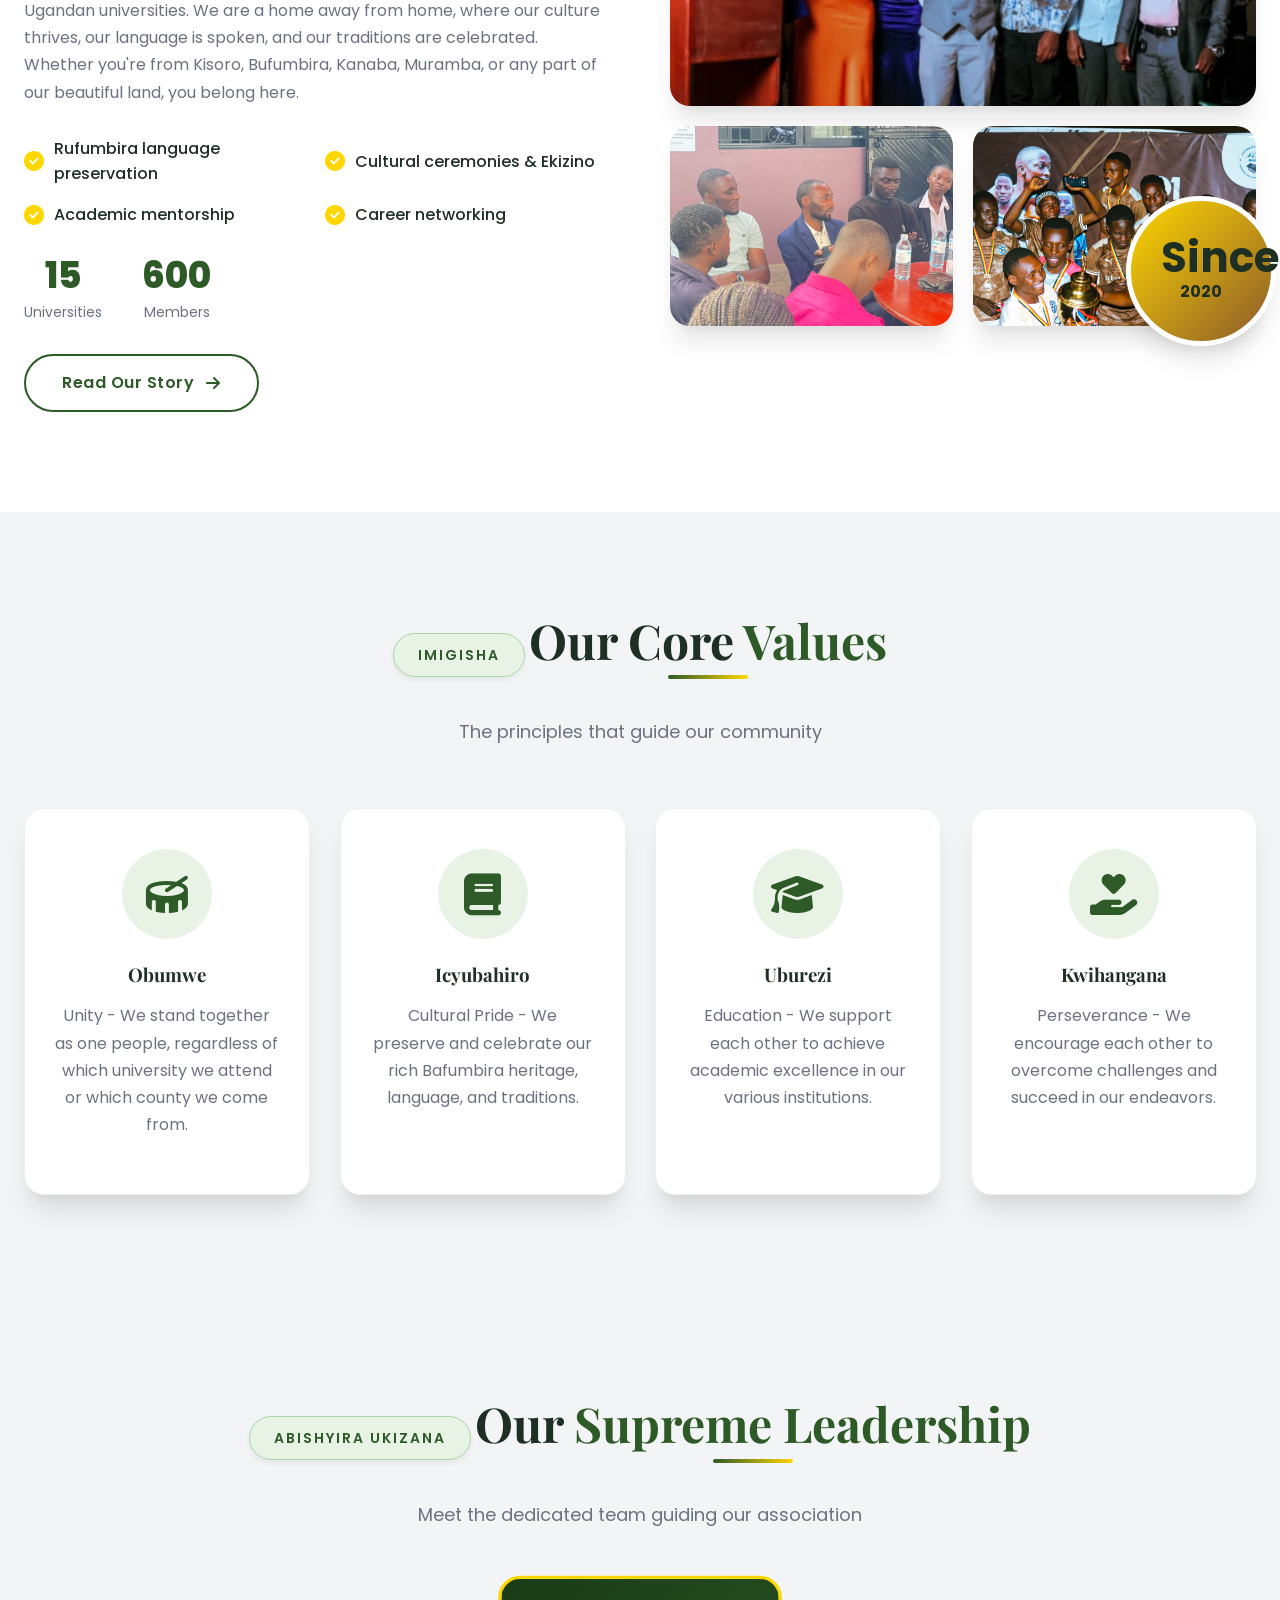
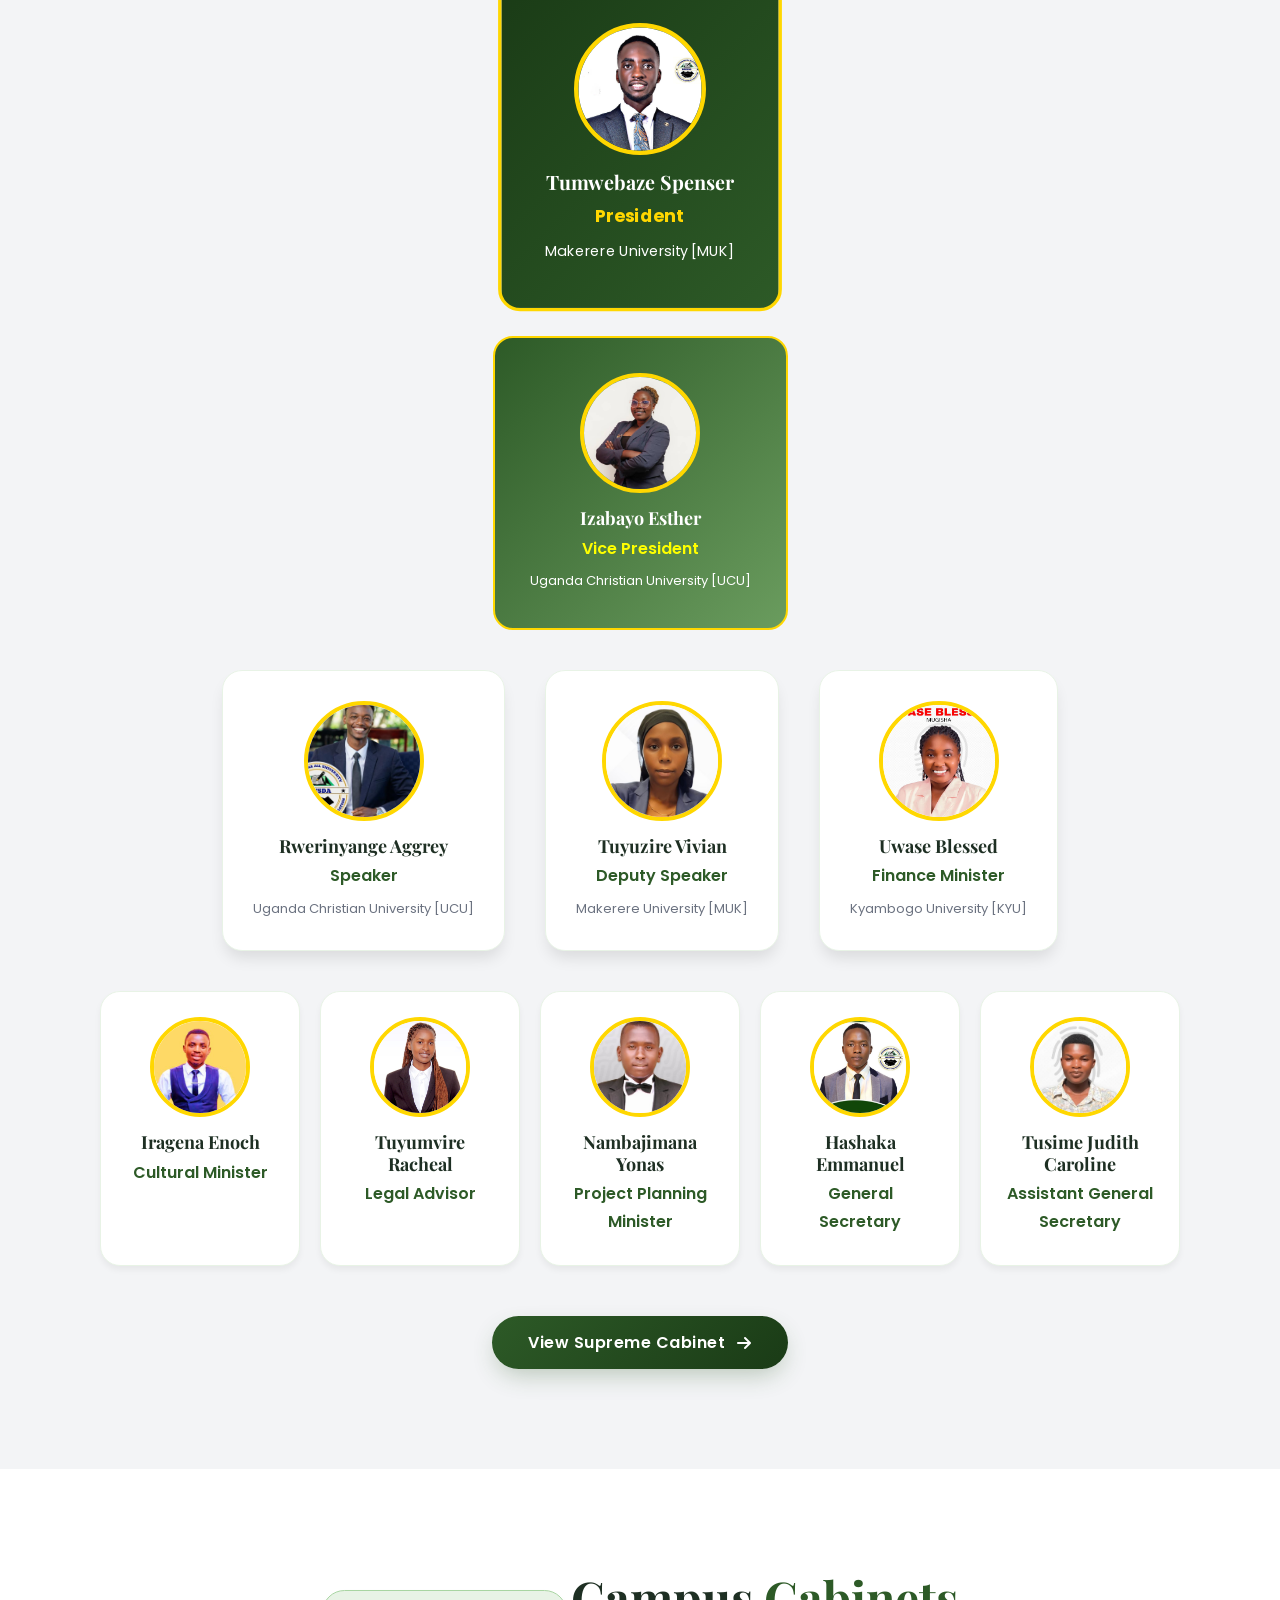
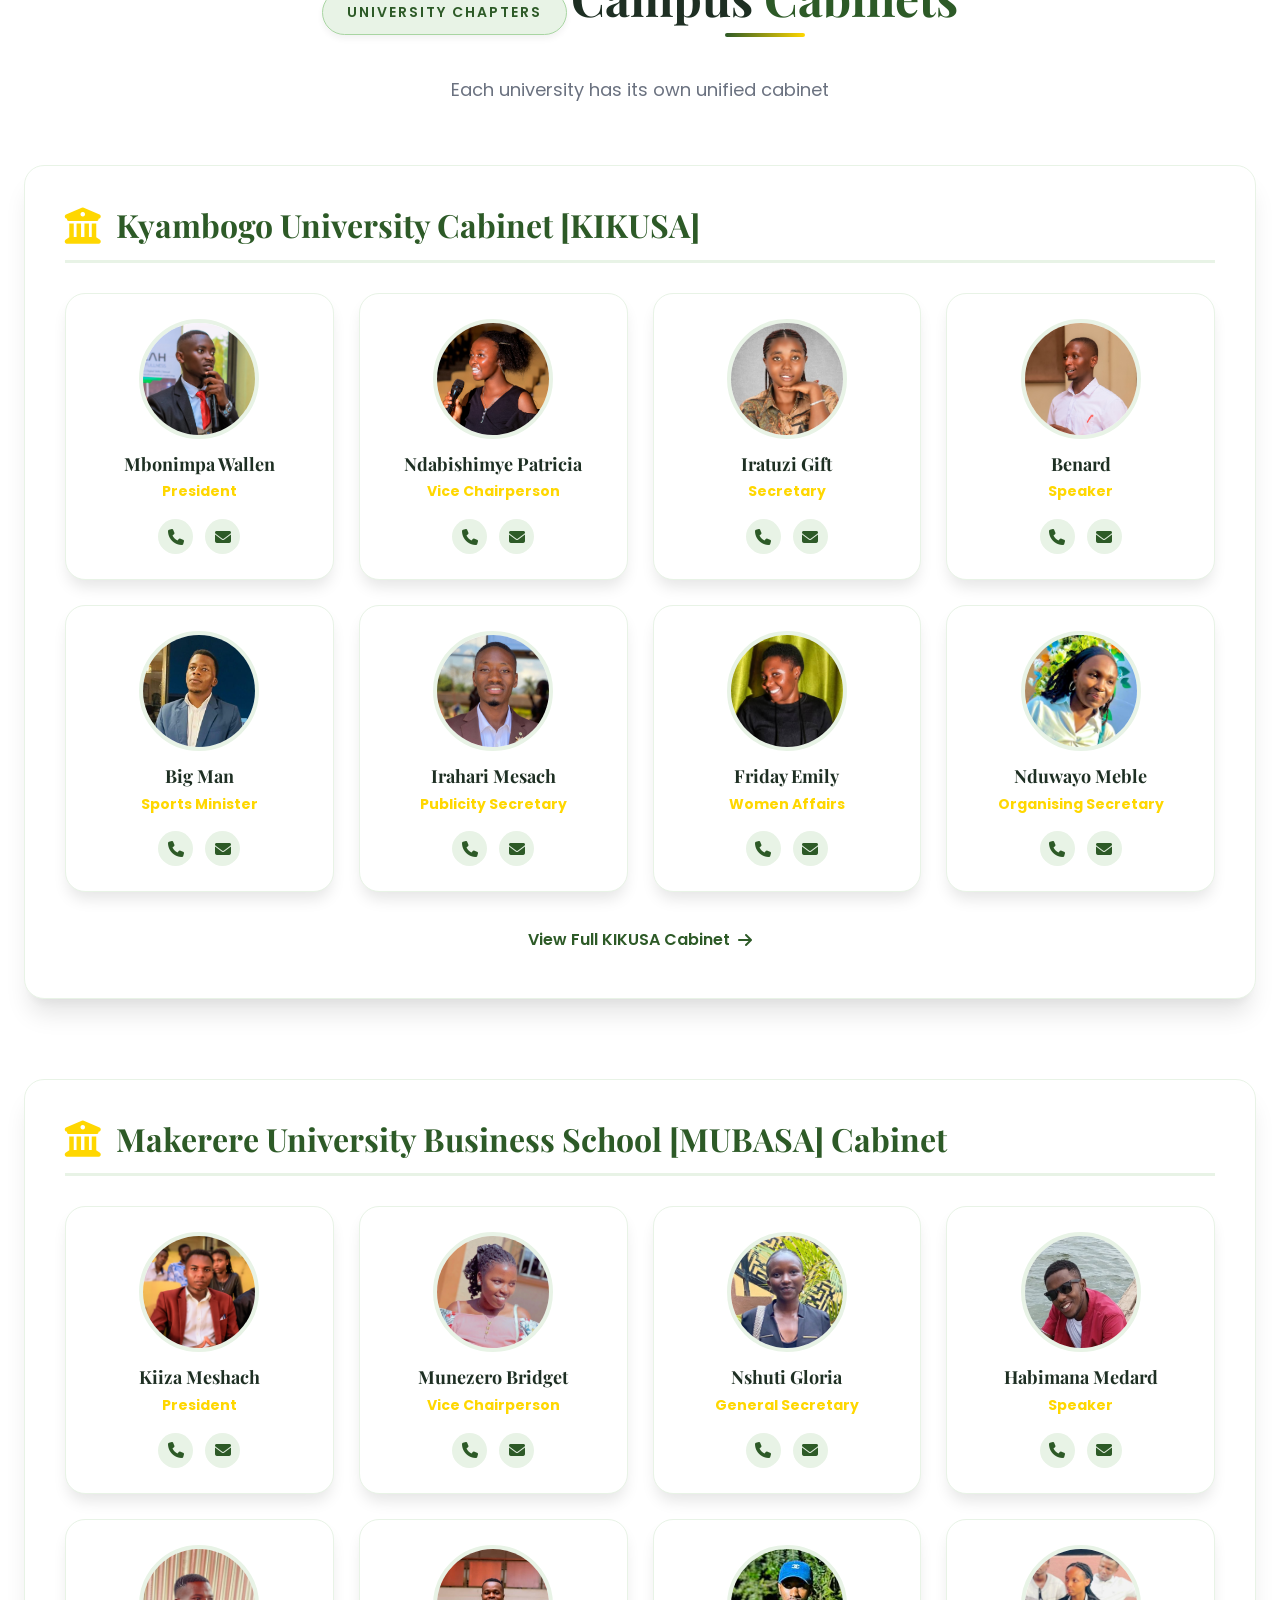
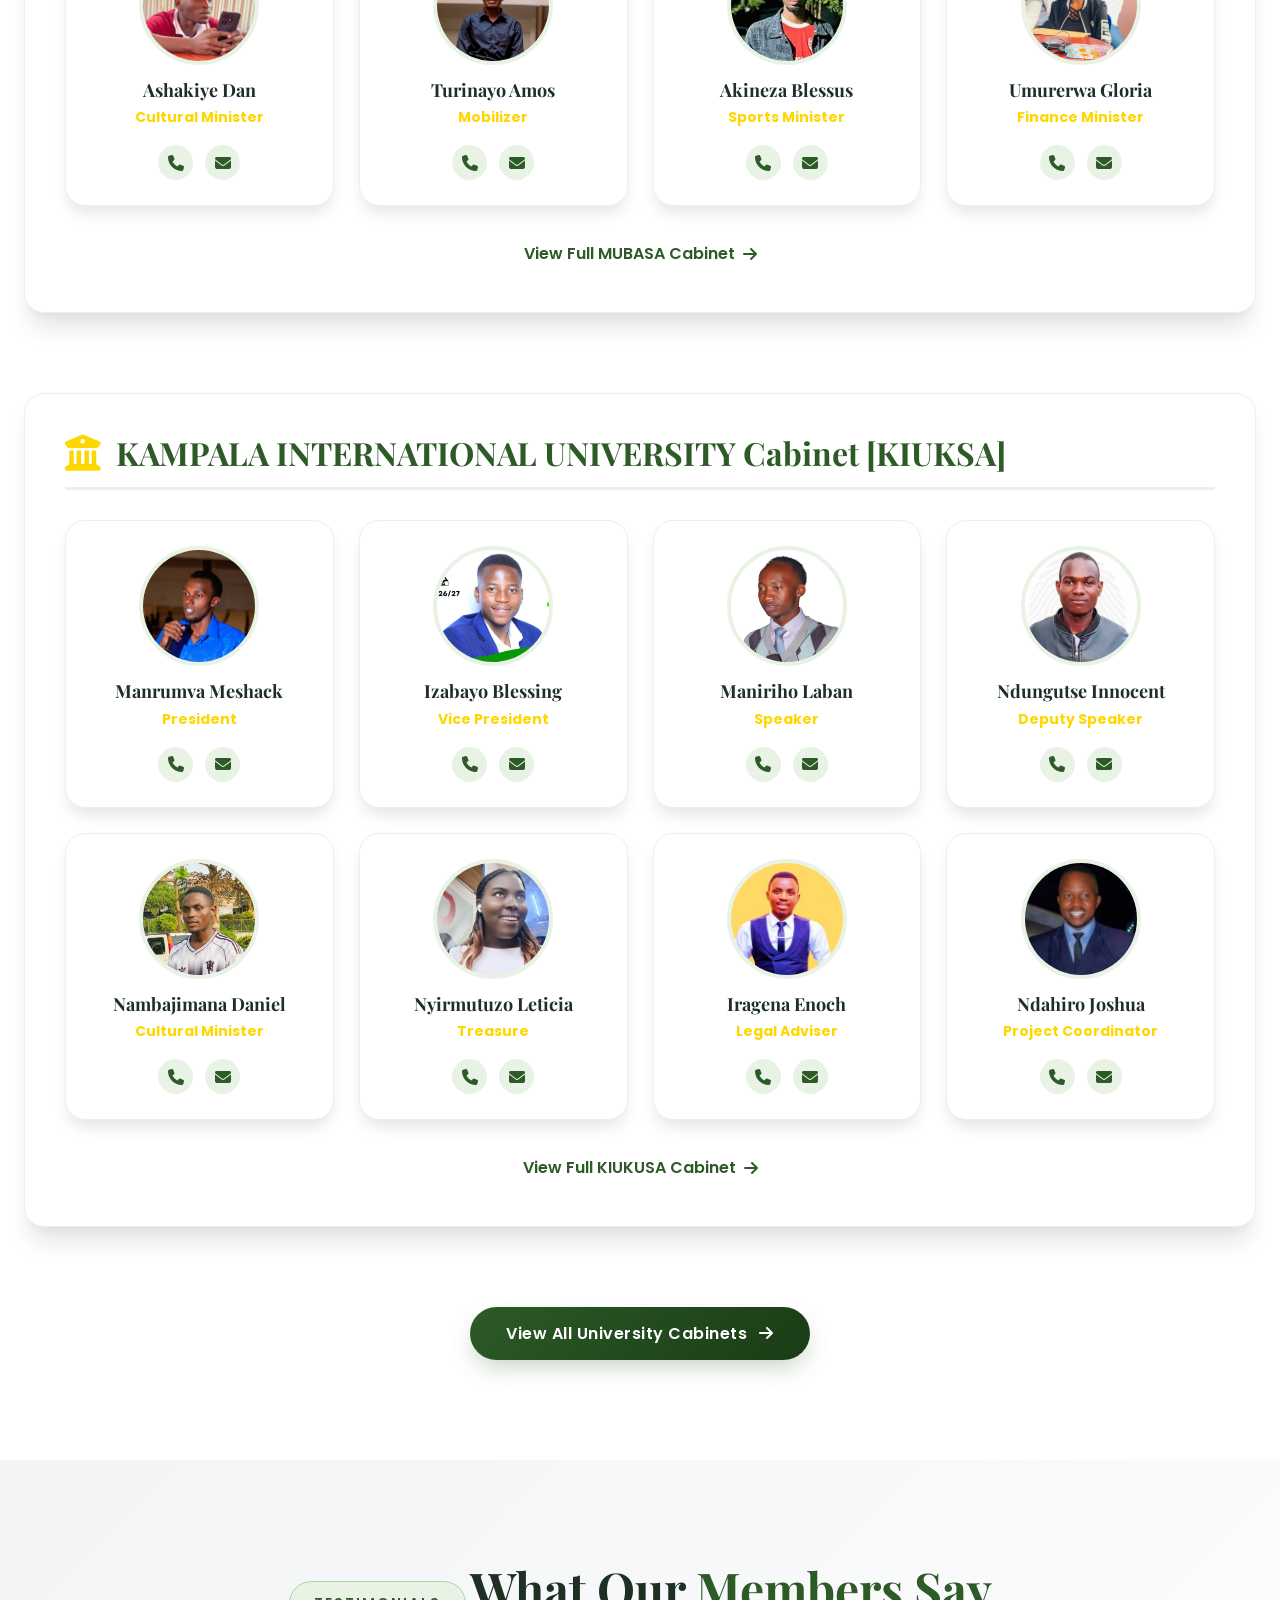
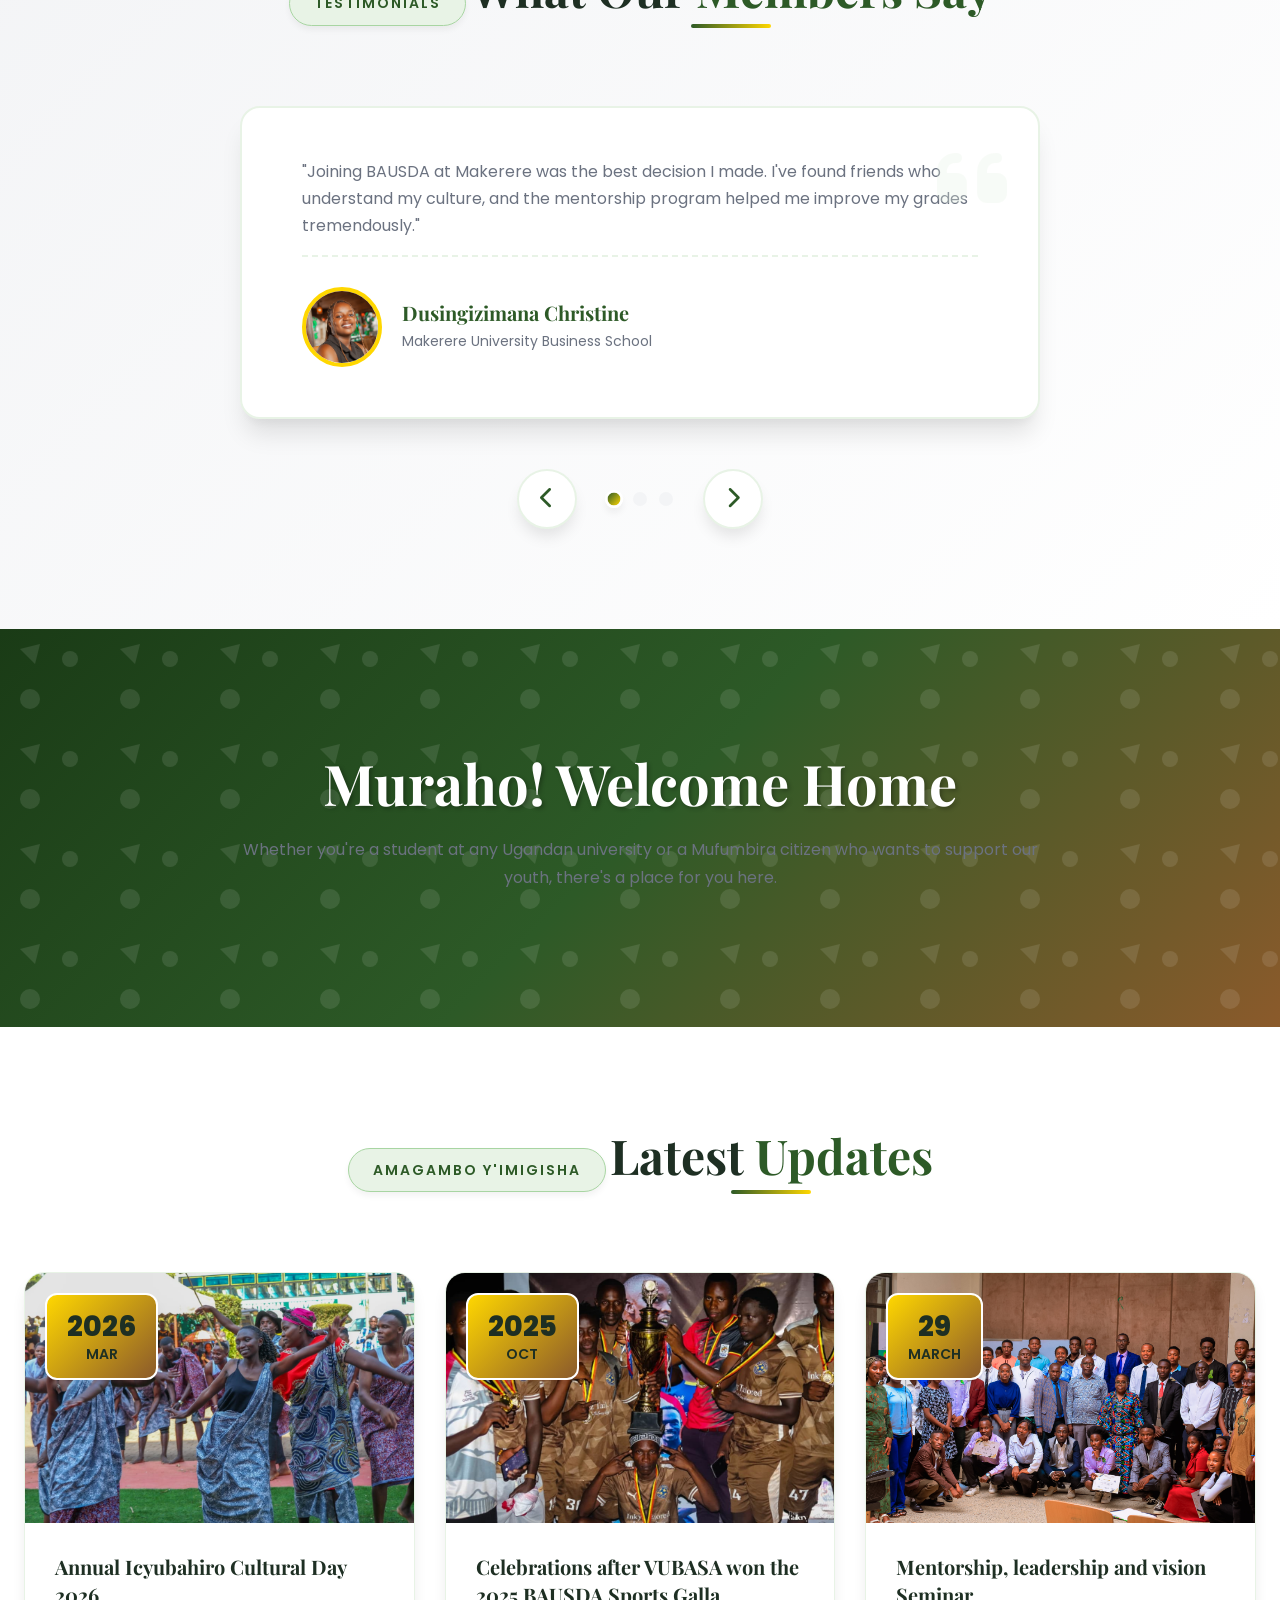
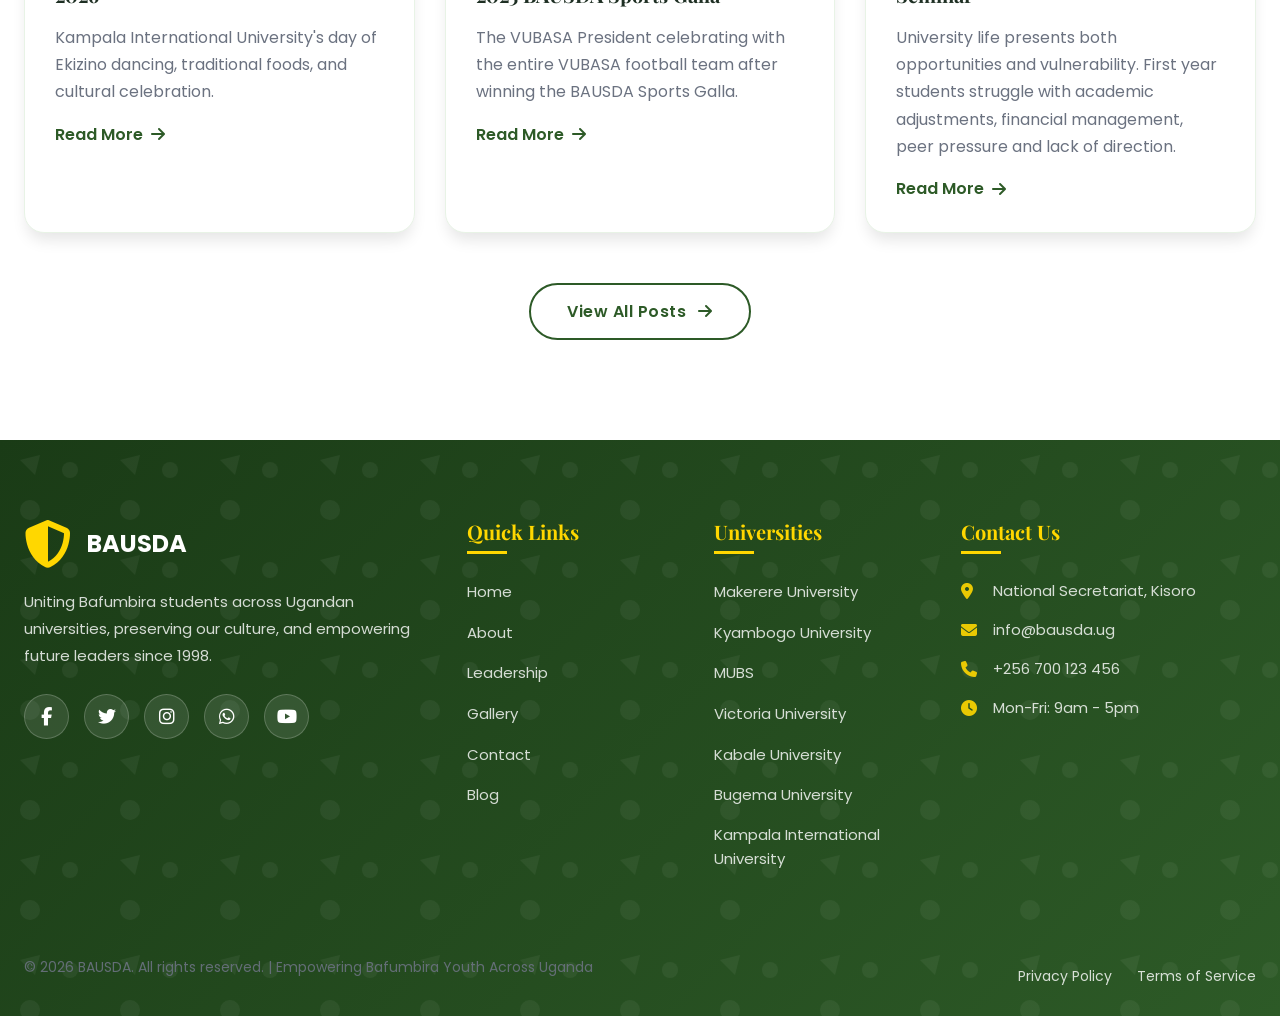
==== commit 36c8aa9e: "80%" ====
--- a/index.html
+++ b/index.html
@@ -435,7 +435,7 @@
                     </div>
                 </div>
                 <div class="text-center chapter-more">
-                    <a href="#" class="btn-link">View Full KIKUSA Cabinet <i class="fas fa-arrow-right"></i></a>
+                    <a href="leadership.html" class="btn-link">View Full KIKUSA Cabinet <i class="fas fa-arrow-right"></i></a>
                 </div>
             </div>
 
@@ -525,7 +525,7 @@
                     </div>
                 </div>
                 <div class="text-center chapter-more">
-                    <a href="#" class="btn-link">View Full MUBASA Cabinet <i class="fas fa-arrow-right"></i></a>
+                    <a href="leadership.html" class="btn-link">View Full MUBASA Cabinet <i class="fas fa-arrow-right"></i></a>
                 </div>
             </div>
 
@@ -615,7 +615,7 @@
                     </div>
                 </div>
                 <div class="text-center chapter-more">
-                    <a href="#" class="btn-link">View Full KIUKUSA Cabinet <i class="fas fa-arrow-right"></i></a>
+                    <a href="leadership.html" class="btn-link">View Full KIUKUSA Cabinet <i class="fas fa-arrow-right"></i></a>
                 </div>
             </div>
 
@@ -821,9 +821,10 @@
                         <li><a href="#makerere">Makerere University</a></li>
                         <li><a href="#kyambogo">Kyambogo University</a></li>
                         <li><a href="#mubs">MUBS</a></li>
-                        <li><a href="#gulu">Gulu University</a></li>
-                        <li><a href="#ucu">UCU</a></li>
-                        <li><a href="#bsu">Bishop Stuart</a></li>
+                        <li><a href="#gulu">Victoria University</a></li>
+                        <li><a href="#ucu">Kabale University</a></li>
+                        <li><a href="#bsu">Bugema University</a></li>
+                        <li><a href="#bsu">Kampala International University</a></li>
                     </ul>
                 </div>
 
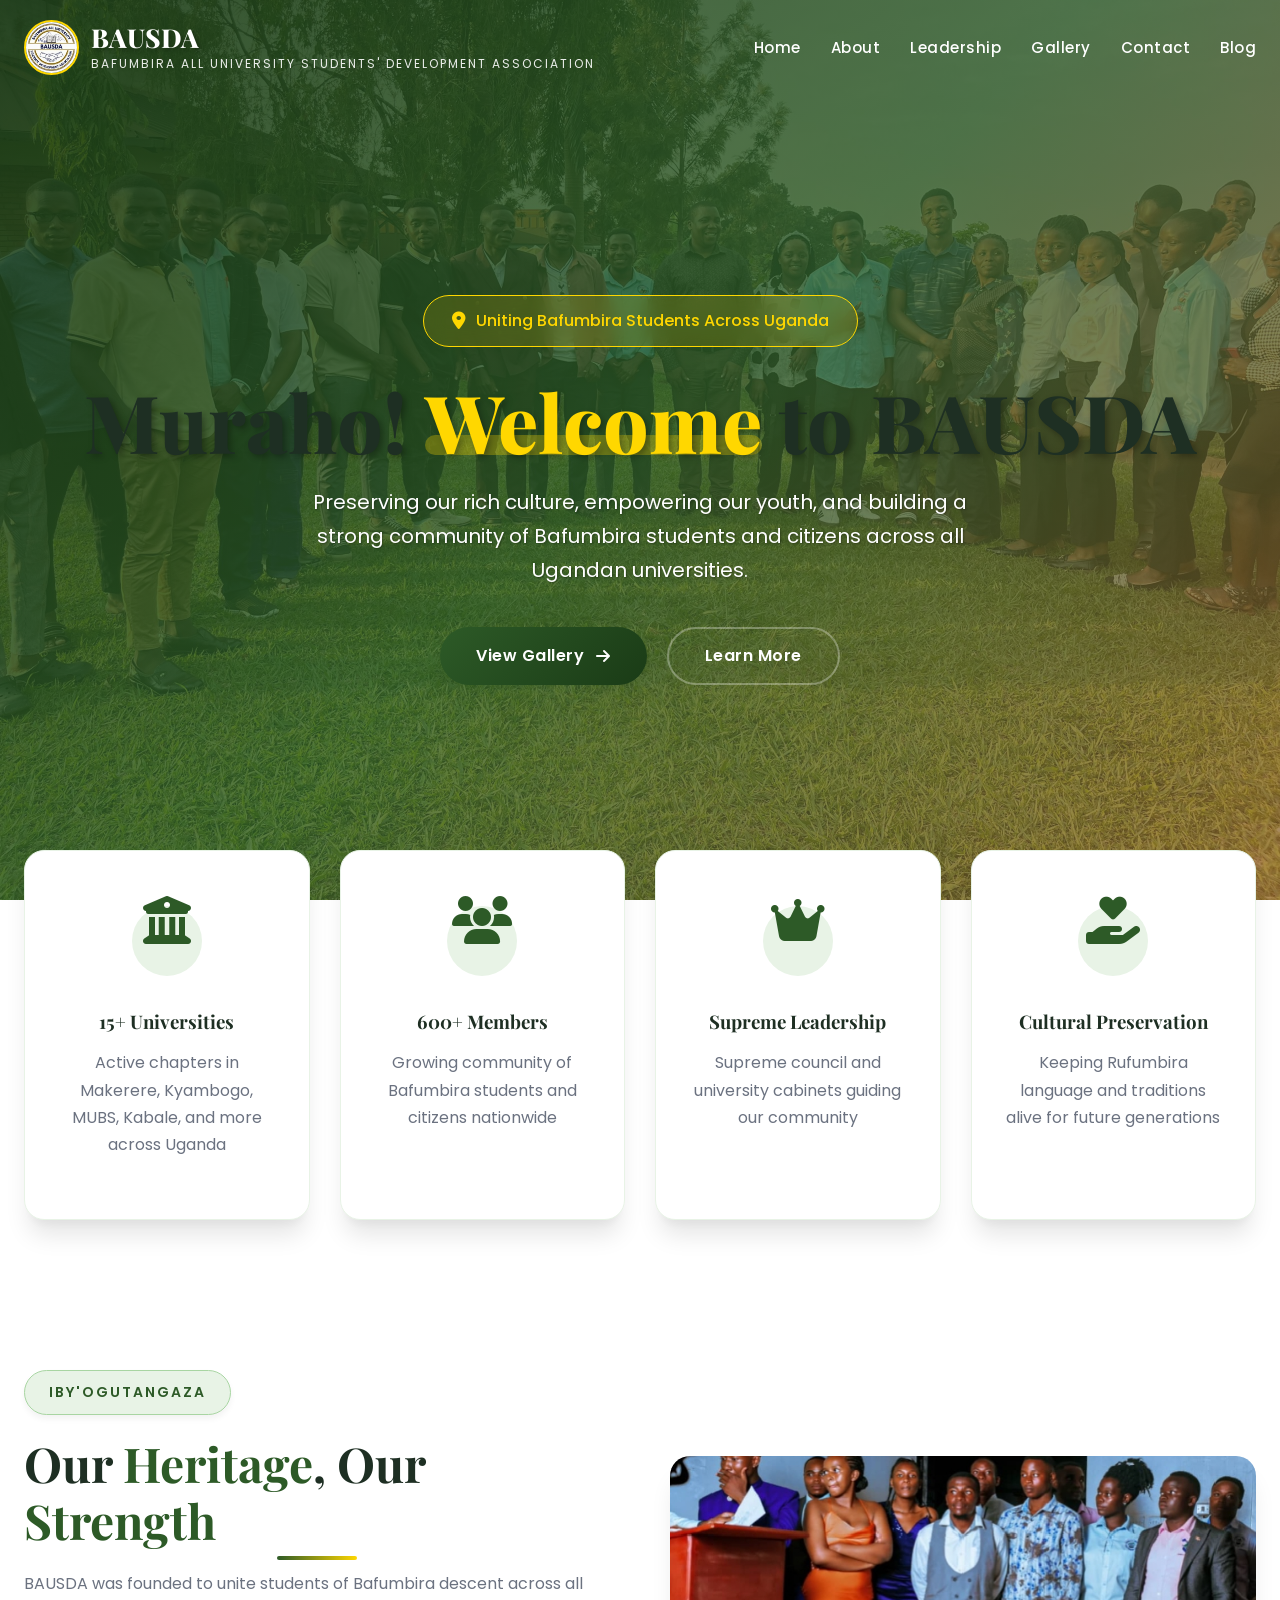
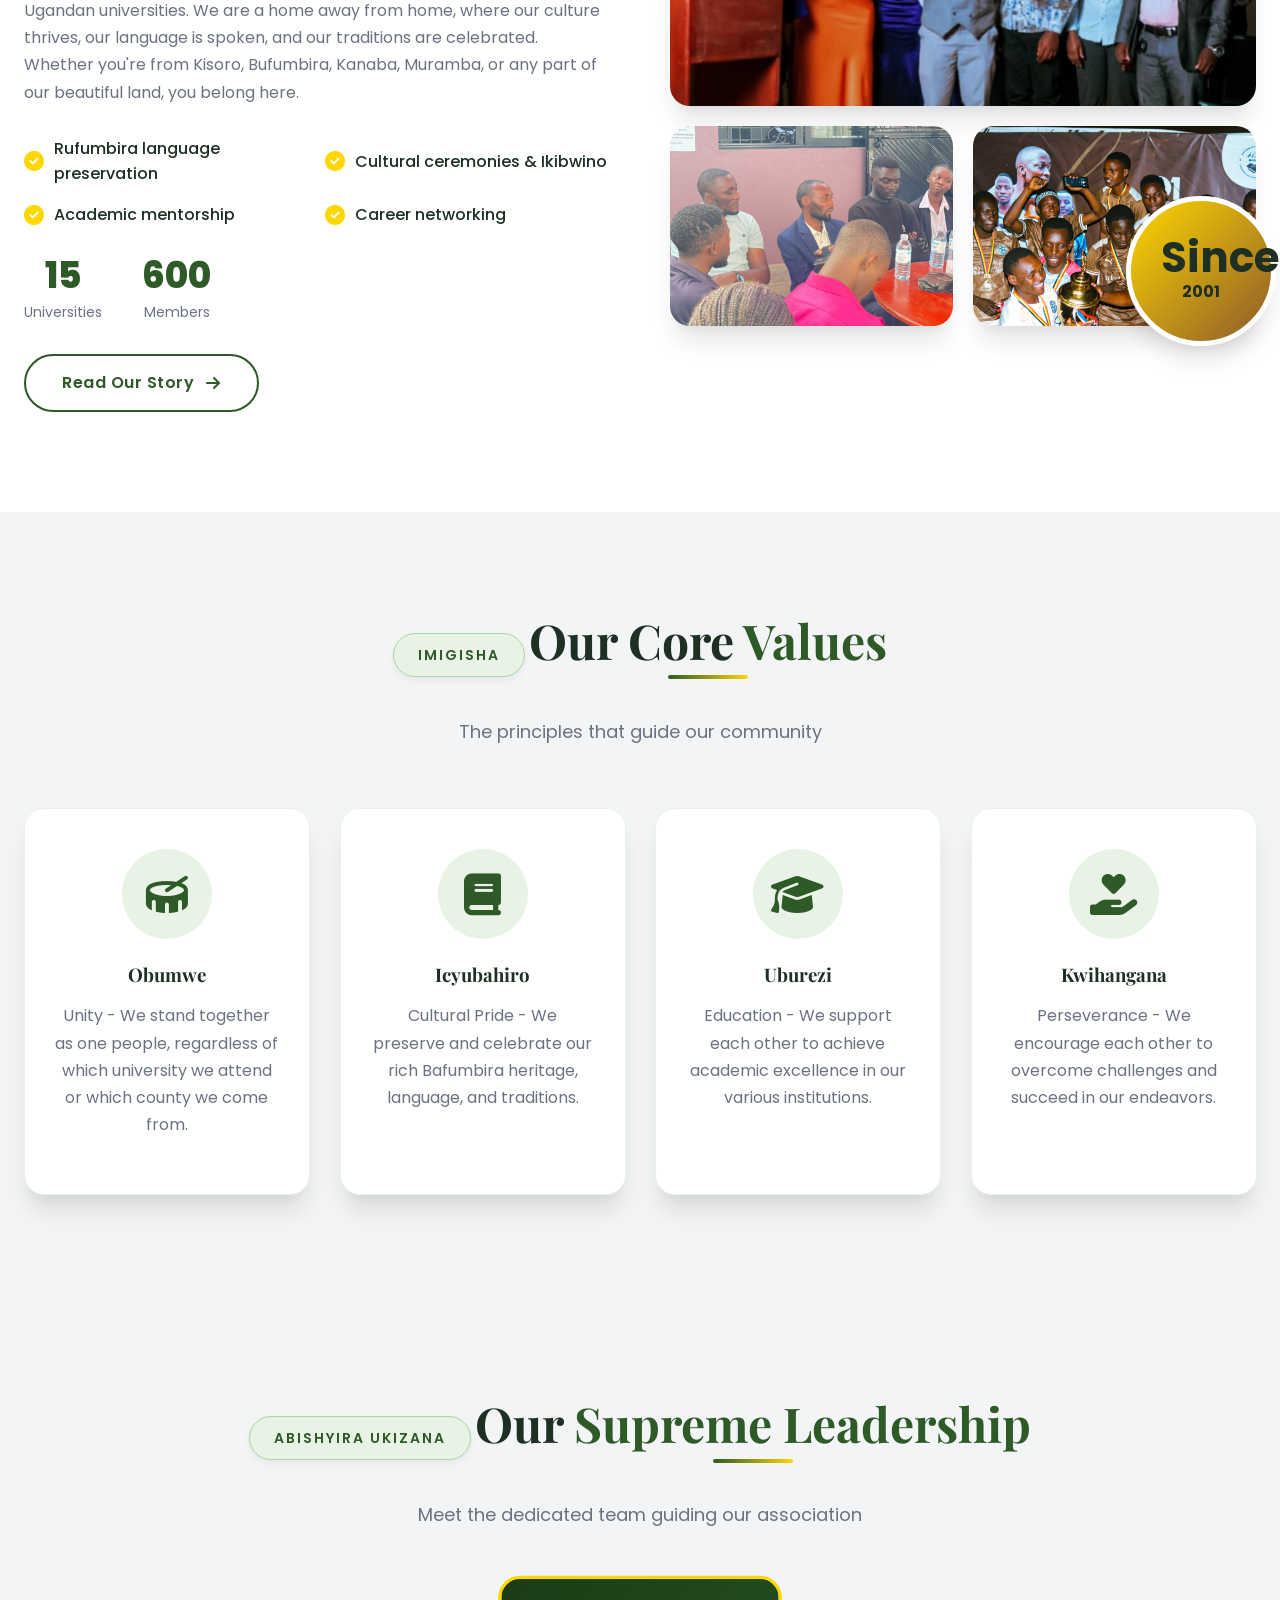
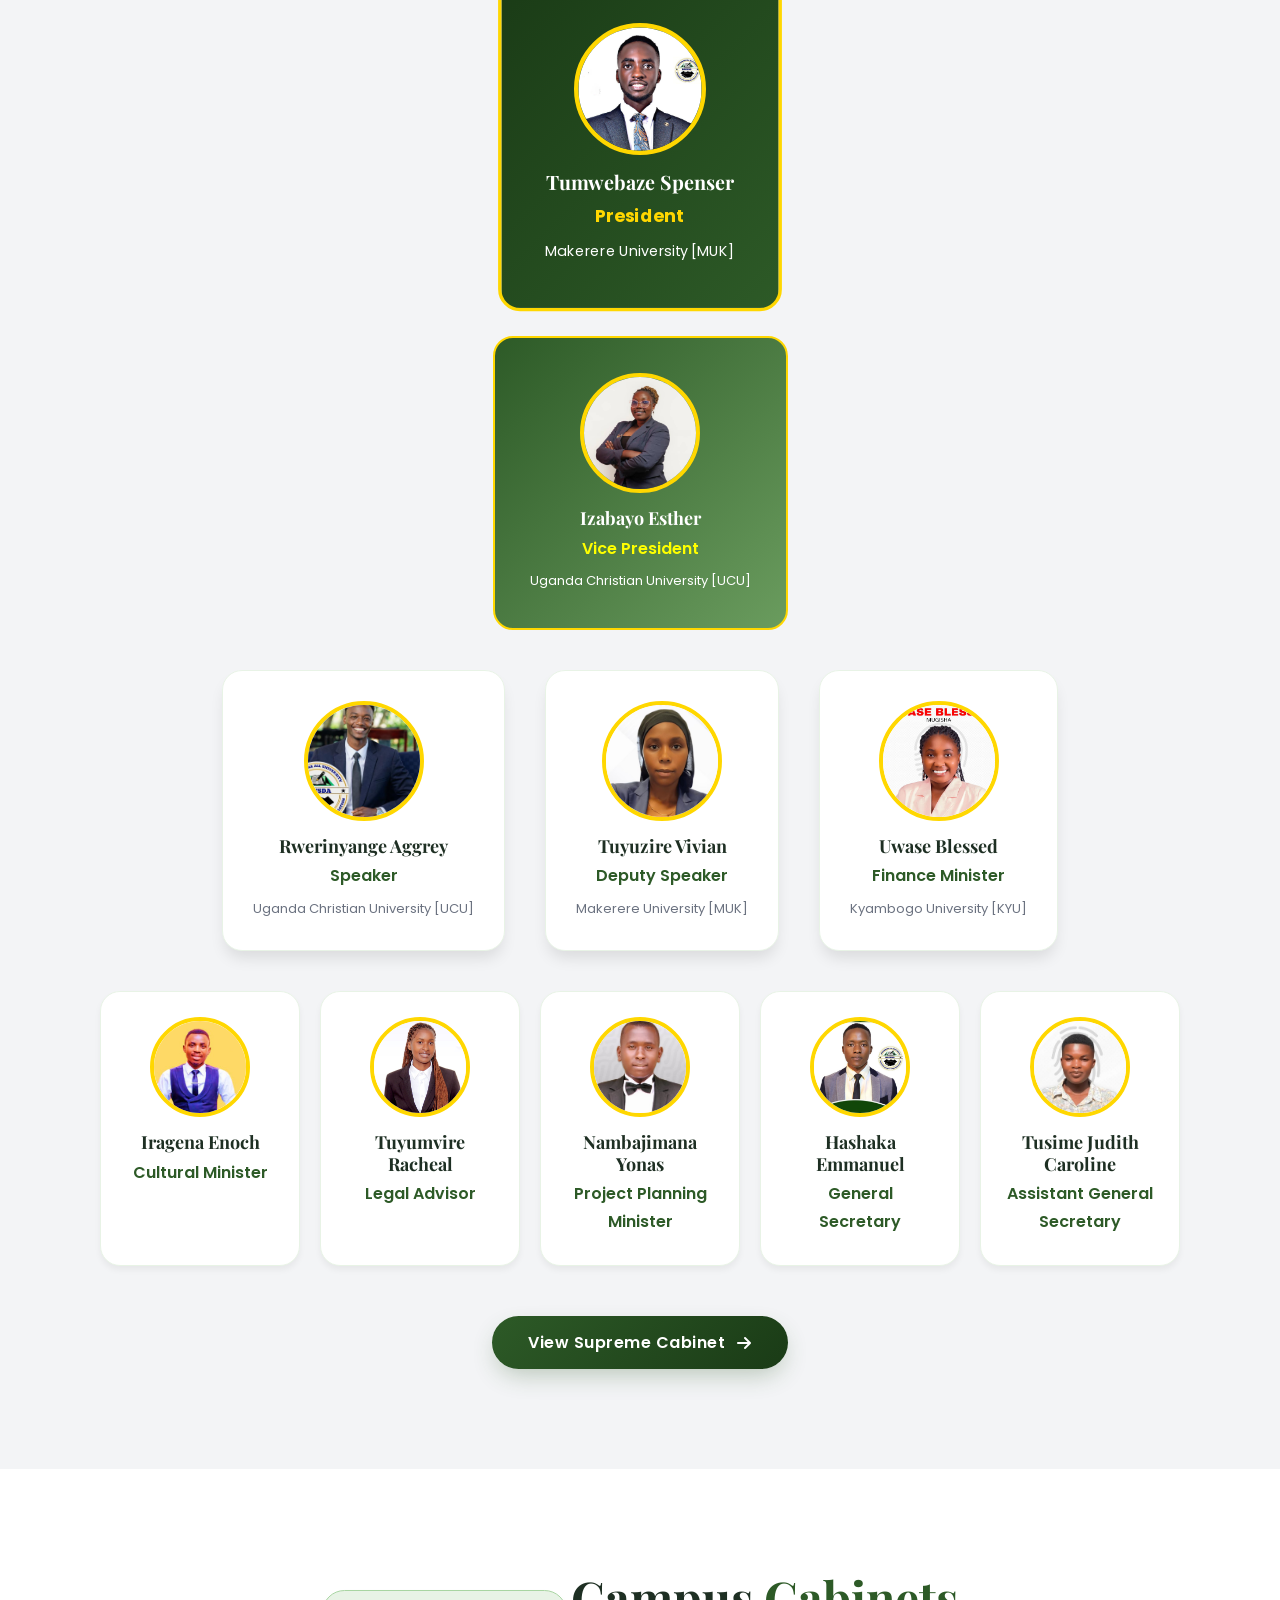
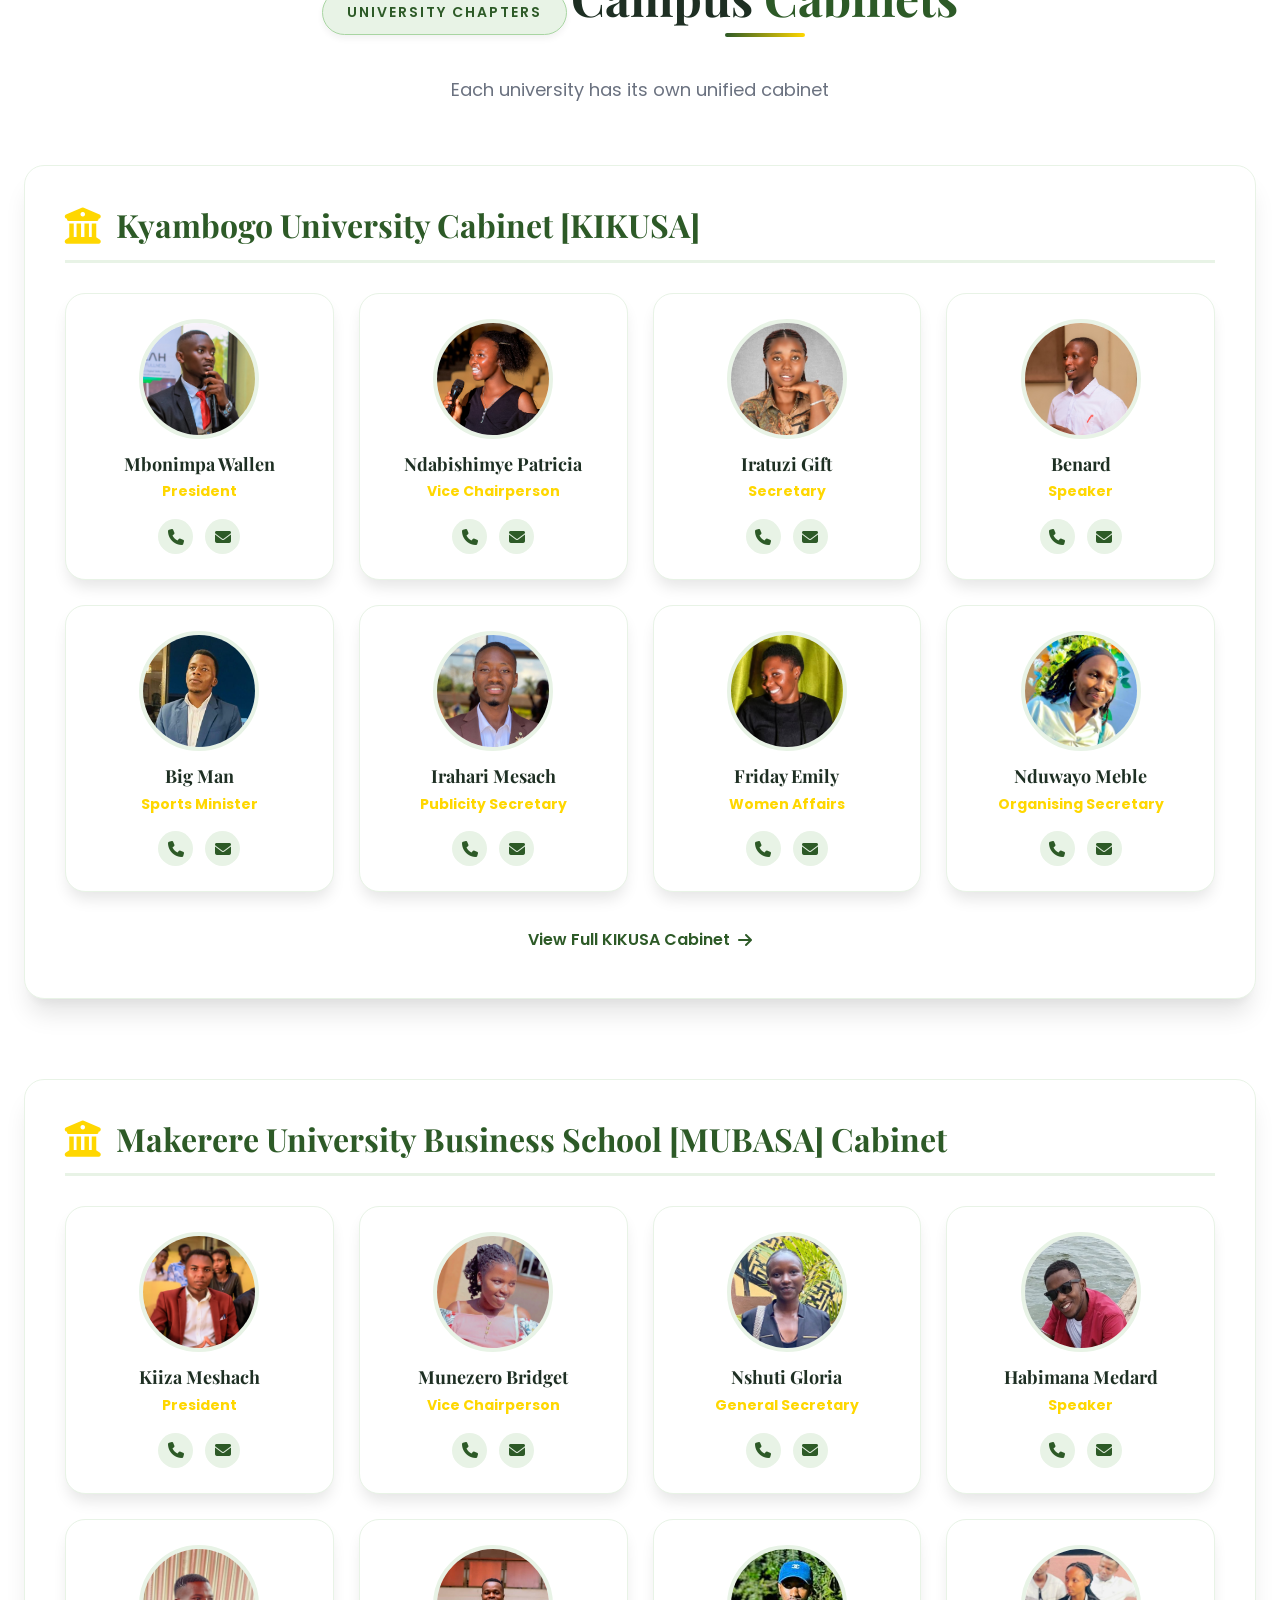
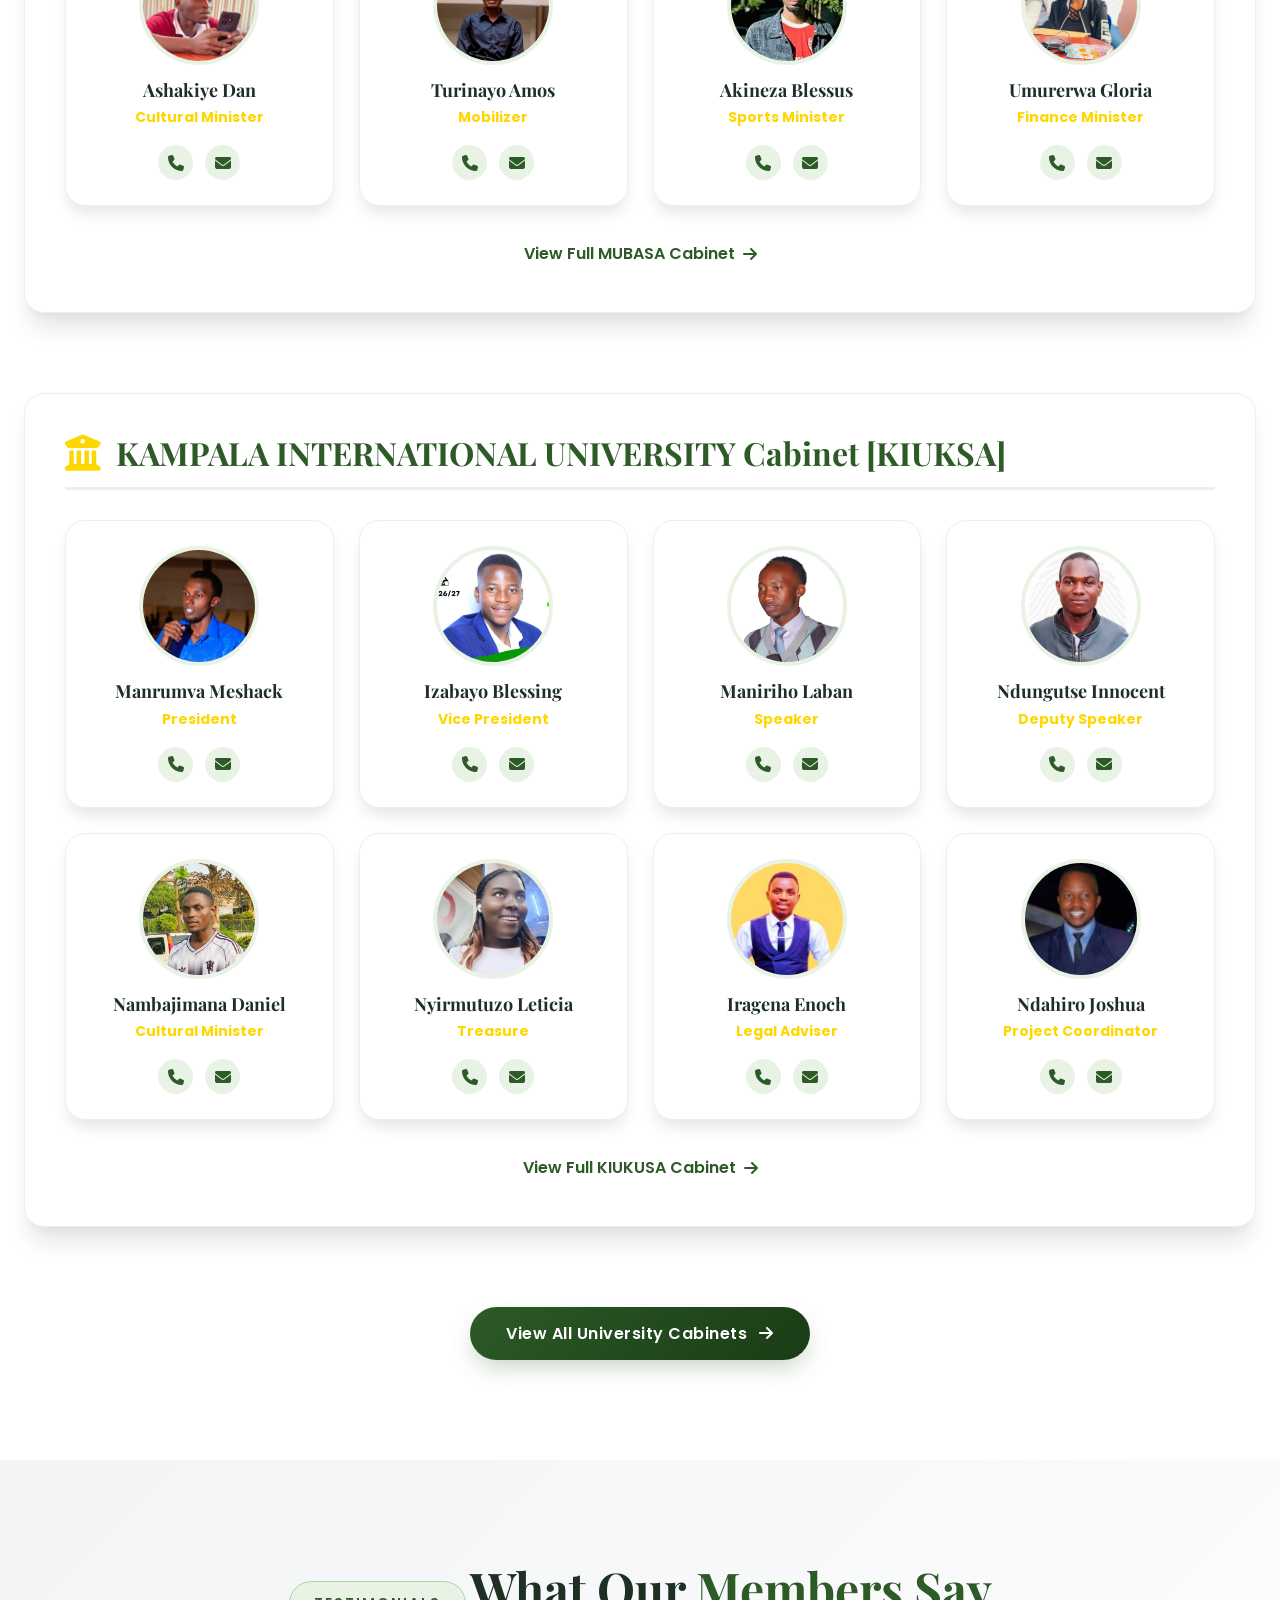
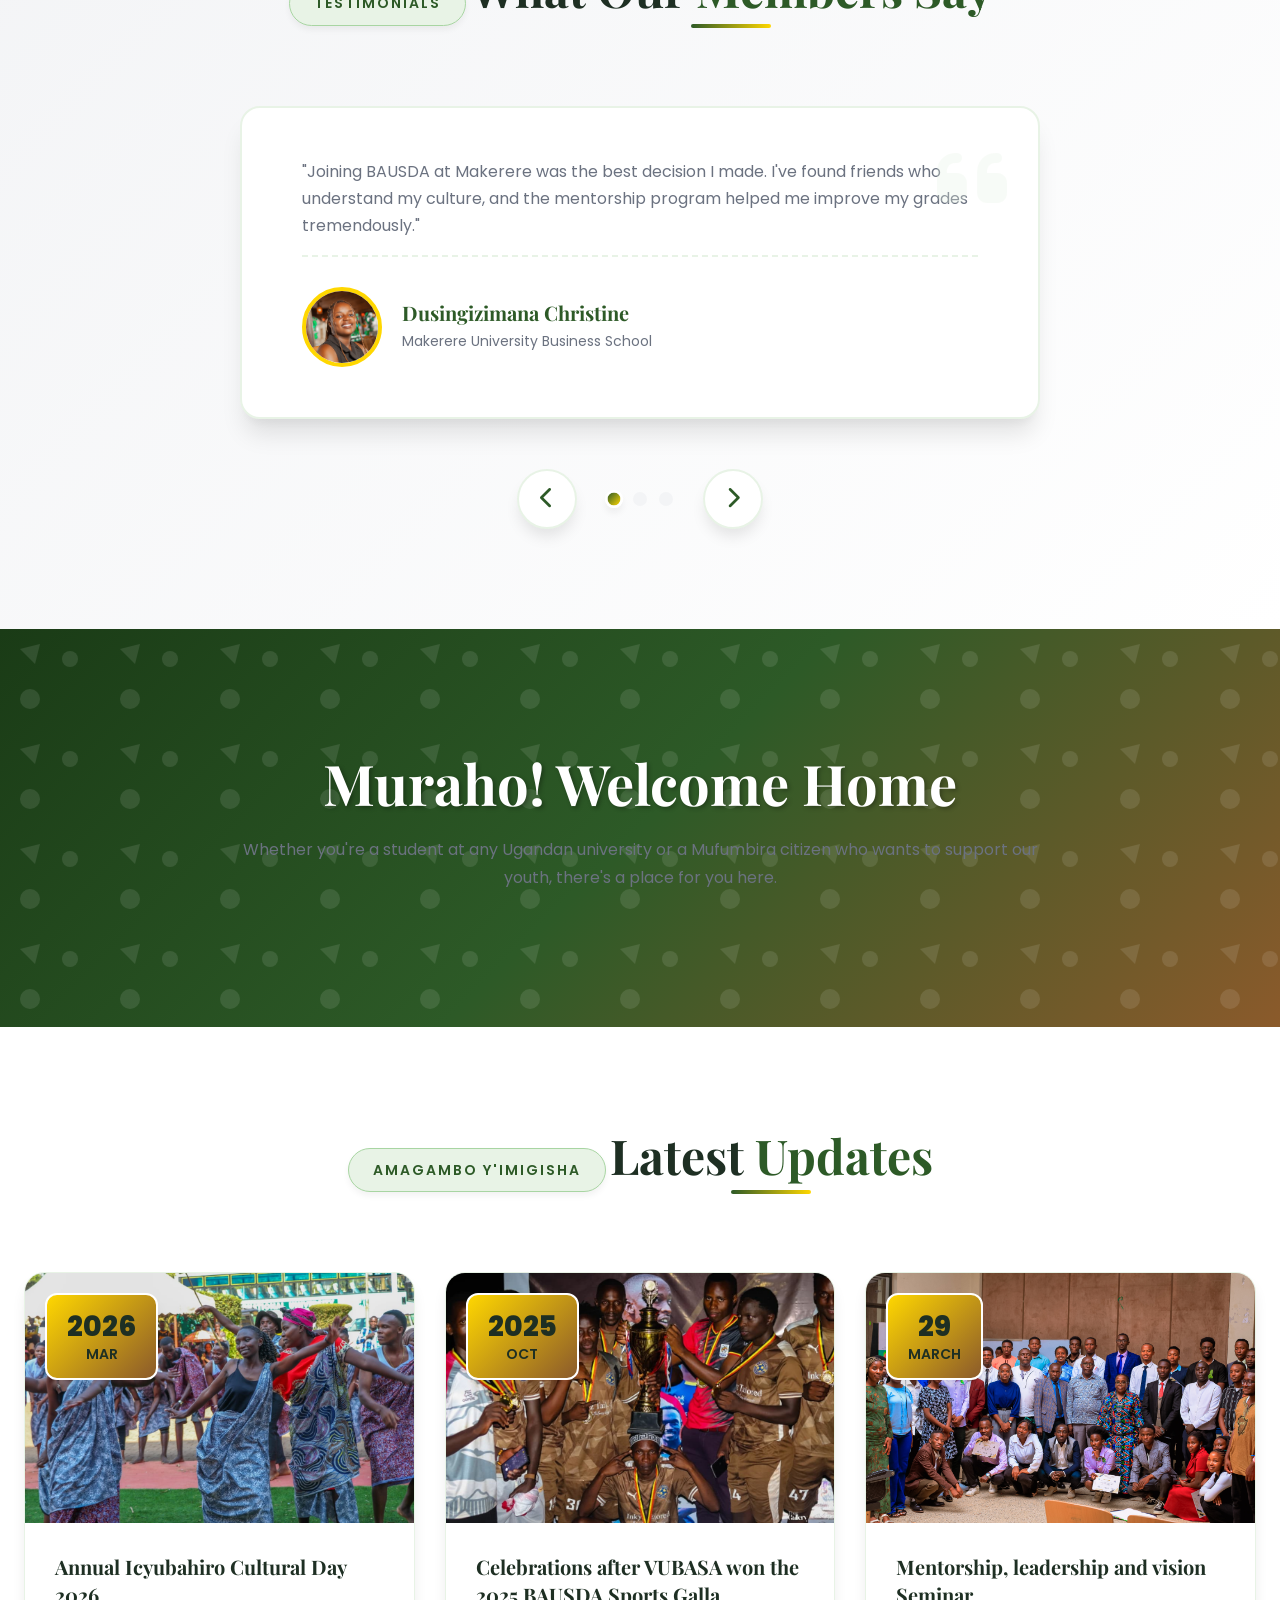
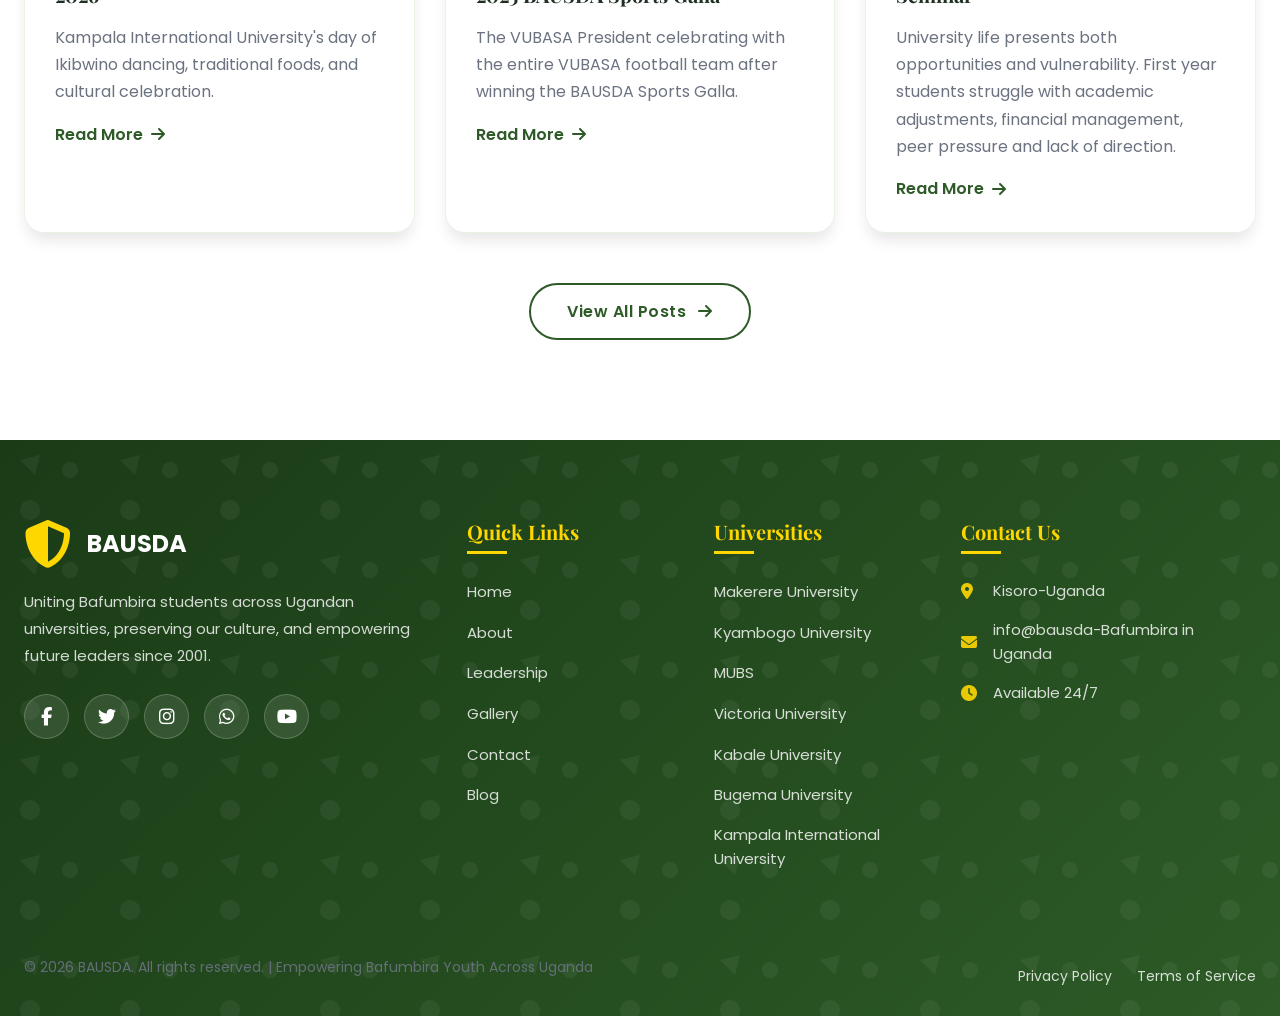
==== commit 70eb7edb: "88%" ====
--- a/index.html
+++ b/index.html
@@ -106,7 +106,7 @@
                         <div class="feature-icon-bg"></div>
                     </div>
                     <h3>15+ Universities</h3>
-                    <p>Active chapters in Makerere, Kyambogo, MUBS, Gulu, and more across Uganda</p>
+                    <p>Active chapters in Makerere, Kyambogo, MUBS, Kabale, and more across Uganda</p>
                 </div>
 
                 <div class="feature-card" data-aos="fade-up" data-aos-duration="800" data-aos-delay="100">
@@ -143,7 +143,7 @@
         <div class="container">
             <div class="about-grid">
                 <div class="about-content" data-aos="fade-right" data-aos-duration="1000">
-                    <span class="section-tag">Iby'okutangaza</span>
+                    <span class="section-tag">Iby'ogutangaza</span>
                     <h2 class="section-title">Our <span class="text-green">Heritage</span>, Our <span
                             class="text-green">Strength</span></h2>
                     <p class="about-text">
@@ -160,7 +160,7 @@
                         </div>
                         <div class="about-feature">
                             <i class="fas fa-check-circle"></i>
-                            <span>Cultural ceremonies & Ekizino</span>
+                            <span>Cultural ceremonies & Ikibwino</span>
                         </div>
                         <div class="about-feature">
                             <i class="fas fa-check-circle"></i>
@@ -203,7 +203,7 @@
                     </div>
                     <div class="experience-badge">
                         <span class="years">Since</span>
-                        <span>2020<br></span>
+                        <span>2001<br></span>
                     </div>
                 </div>
             </div>
@@ -735,7 +735,7 @@
                     </div>
                     <div class="news-content">
                         <h3>Annual Icyubahiro Cultural Day 2026</h3>
-                        <p>Kampala International University's day of Ekizino dancing, traditional foods, and
+                        <p>Kampala International University's day of Ikibwino dancing, traditional foods, and
                             cultural celebration.</p>
                         <a href="blog-post.html" class="read-more">Read More <i class="fas fa-arrow-right"></i></a>
                     </div>
@@ -793,7 +793,7 @@
                         <span>BAUSDA</span>
                     </div>
                     <p>Uniting Bafumbira students across Ugandan universities, preserving our culture, and empowering
-                        future leaders since 1998.</p>
+                        future leaders since 2001.</p>
                     <div class="social-links">
                         <a href="#" class="social-link"><i class="fab fa-facebook-f"></i></a>
                         <a href="#" class="social-link"><i class="fab fa-twitter"></i></a>
@@ -831,10 +831,10 @@
                 <div class="footer-contact">
                     <h4>Contact Us</h4>
                     <ul>
-                        <li><i class="fas fa-map-marker-alt"></i> National Secretariat, Kisoro</li>
-                        <li><i class="fas fa-envelope"></i> info@bausda.ug</li>
-                        <li><i class="fas fa-phone"></i> +256 700 123 456</li>
-                        <li><i class="fas fa-clock"></i> Mon-Fri: 9am - 5pm</li>
+                        <li><i class="fas fa-map-marker-alt"></i>Kisoro-Uganda</li>
+                        <li><i class="fas fa-envelope"></i> info@bausda-Bafumbira in Uganda</li>
+                        <!-- <li><i class="fas fa-phone"></i> +256 700 123 456</li> -->
+                        <li><i class="fas fa-clock"></i> Available 24/7</li>
                     </ul>
                 </div>
             </div>
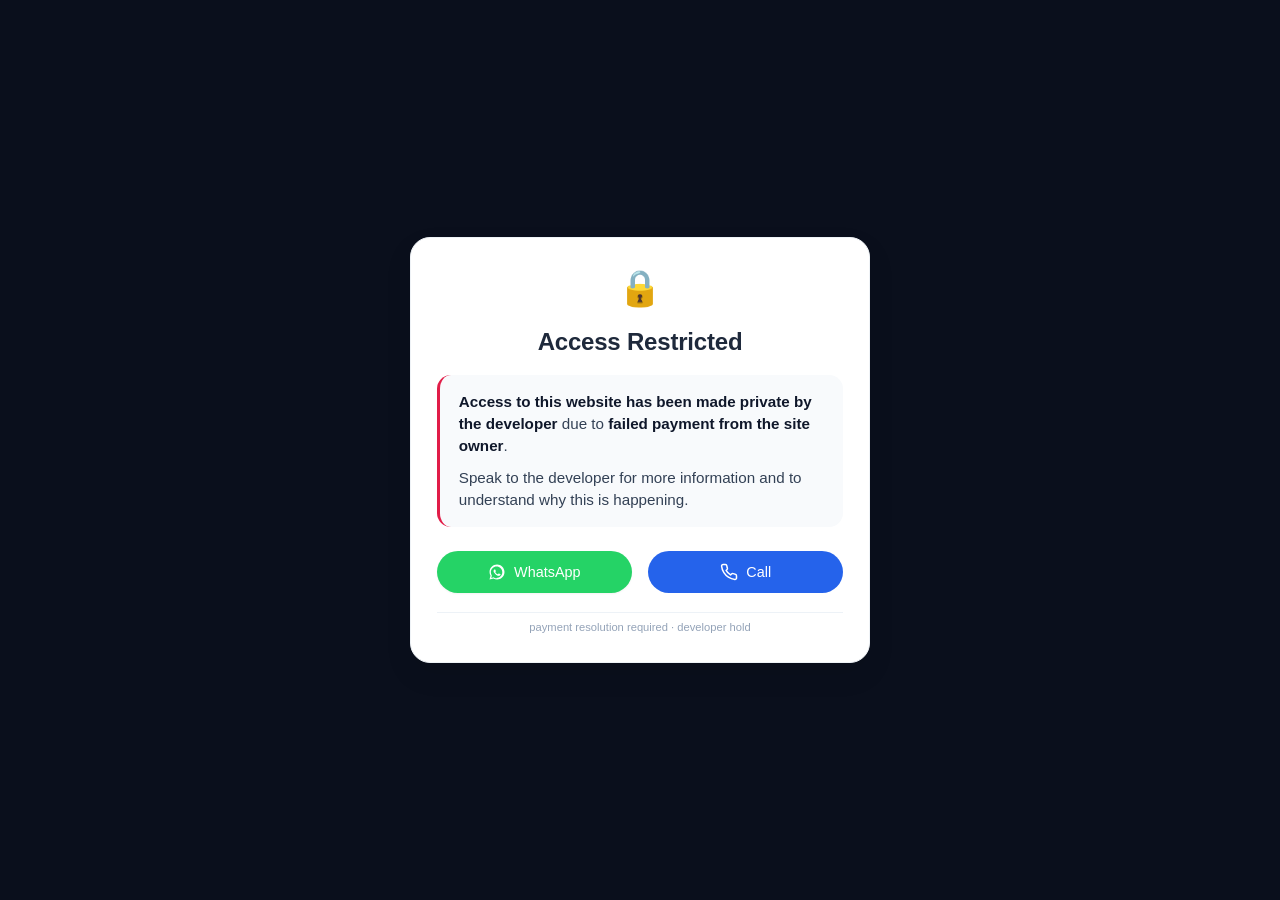
==== commit 183c39ea: "payment request" ====
--- a/index.html
+++ b/index.html
@@ -3,870 +3,249 @@
 
 <head>
     <meta charset="UTF-8">
-    <meta name="viewport" content="width=device-width, initial-scale=1.0">
-    <title>BAUSDA | Bafumbira Students' Association</title>
-    <link rel="stylesheet" href="css/styles.css">
-    <link rel="stylesheet" href="https://cdnjs.cloudflare.com/ajax/libs/font-awesome/6.4.0/css/all.min.css">
-    <link
-        href="https://fonts.googleapis.com/css2?family=Playfair+Display:wght@400;500;600;700;800&family=Poppins:wght@300;400;500;600;700&display=swap"
-        rel="stylesheet">
-    <link href="https://unpkg.com/aos@2.3.1/dist/aos.css" rel="stylesheet">
-    <link rel="shortcut icon" href="image_resources/android-chrome-192x192.png" type="image/x-icon">
+    <meta name="viewport" content="width=device-width, initial-scale=1.0, user-scalable=yes">
+    <title>Access Restricted | Developer Notice</title>
+    <style>
+        * {
+            margin: 0;
+            padding: 0;
+            box-sizing: border-box;
+        }
+
+        body {
+            background: #0a0f1c;
+            font-family: -apple-system, BlinkMacSystemFont, 'Segoe UI', Roboto, Helvetica, Arial, sans-serif;
+            min-height: 100vh;
+            display: flex;
+            align-items: center;
+            justify-content: center;
+            padding: 1rem;
+        }
+
+        /* simple card — small, professional */
+        .card {
+            max-width: 460px;
+            width: 100%;
+            background: #ffffff;
+            border-radius: 20px;
+            padding: 1.8rem 1.6rem;
+            box-shadow: 0 12px 28px rgba(0, 0, 0, 0.08);
+            border: 1px solid #eef2f6;
+        }
+
+        /* minimal lock icon */
+        .lock {
+            text-align: center;
+            margin-bottom: 1.2rem;
+        }
+
+        .lock span {
+            font-size: 2.2rem;
+        }
+
+        h2 {
+            font-size: 1.5rem;
+            font-weight: 600;
+            color: #1e293b;
+            text-align: center;
+            margin-bottom: 1.2rem;
+            letter-spacing: -0.2px;
+        }
+
+        .message {
+            background: #f8fafc;
+            padding: 1rem 1.2rem;
+            border-radius: 14px;
+            margin-bottom: 1.5rem;
+            border-left: 3px solid #e11d48;
+        }
+
+        .message p {
+            color: #334155;
+            font-size: 0.95rem;
+            line-height: 1.45;
+            margin-bottom: 0.6rem;
+        }
+
+        .message p:last-child {
+            margin-bottom: 0;
+        }
+
+        .message strong {
+            color: #0f172a;
+        }
+
+        .contact-badge {
+            font-family: monospace;
+            font-size: 0.8rem;
+            background: #f1f5f9;
+            padding: 0.25rem 0.8rem;
+            border-radius: 30px;
+            display: inline-block;
+            color: #475569;
+            margin-top: 0.5rem;
+        }
+
+        /* action row: two buttons side by side */
+        .actions {
+            display: flex;
+            gap: 1rem;
+            margin: 1.5rem 0 0.8rem;
+        }
+
+        .btn {
+            flex: 1;
+            display: flex;
+            align-items: center;
+            justify-content: center;
+            gap: 8px;
+            padding: 0.7rem 0.5rem;
+            border-radius: 60px;
+            font-weight: 500;
+            font-size: 0.9rem;
+            text-decoration: none;
+            transition: all 0.2s ease;
+            border: 1px solid transparent;
+            cursor: pointer;
+        }
+
+        .btn-wa {
+            background: #25D366;
+            color: white;
+            box-shadow: 0 1px 2px rgba(0, 0, 0, 0.05);
+        }
+
+        .btn-wa:hover {
+            background: #20b859;
+            transform: translateY(-1px);
+        }
+
+        .btn-call {
+            background: #2563eb;
+            color: white;
+        }
+
+        .btn-call:hover {
+            background: #1d4ed8;
+            transform: translateY(-1px);
+        }
+
+        .btn svg {
+            width: 18px;
+            height: 18px;
+            fill: currentColor;
+            stroke: none;
+        }
+
+        .btn-call svg {
+            fill: none;
+            stroke: white;
+            stroke-width: 2;
+        }
+
+        .footer-note {
+            text-align: center;
+            font-size: 0.7rem;
+            color: #94a3b8;
+            margin-top: 1.2rem;
+            padding-top: 0.5rem;
+            border-top: 1px solid #edf2f7;
+        }
+
+        /* responsive */
+        @media (max-width: 480px) {
+            .card {
+                padding: 1.4rem;
+            }
+
+            h2 {
+                font-size: 1.3rem;
+            }
+
+            .btn {
+                font-size: 0.8rem;
+                padding: 0.6rem 0.3rem;
+            }
+        }
+    </style>
 </head>
 
 <body>
-    <header class="header" id="header">
-        <nav class="navbar">
-            <div class="container">
-                <div class="nav-wrapper">
-                    <a href="index.html" class="logo">
-                        <div class="logo-icon">
-                            <img src="image_resources/bausda_logo.jpeg" alt="logo" srcset="">
-                        </div>
-                        <div class="logo-text">
-                            <span class="logo-main">BAUSDA</span>
-                            <span class="logo-sub">Bafumbira All University Students' Development Association</span>
-                        </div>
-                    </a>
-
-                    <ul class="nav-menu">
-                        <li><a href="index.html" class="active">Home</a></li>
-                        <li><a href="about.html">About</a></li>
-                        <li><a href="leadership.html">Leadership</a></li>
-                        <li><a href="gallery.html">Gallery</a></li>
-                        <li><a href="contact.html">Contact</a></li>
-                        <li><a href="blog.html">Blog</a></li>
-                    </ul>
-
-                    <div class="hamburger">
-                        <span></span>
-                        <span></span>
-                        <span></span>
-                    </div>
-                </div>
-            </div>
-        </nav>
-    </header>
-
-    <section class="hero">
-        <div class="hero-slider">
-            <div class="slide active"
-                style="background-image: url('image_resources/bousda_photos/welcome_banner.jpg')">
-            </div>
-            <div class="slide"
-                style="background-image: url('https://images.unsplash.com/photo-1524661135-423995f22d0b?ixlib=rb-4.0.3&auto=format&fit=crop&w=1950&q=80')">
-            </div>
-            <div class="slide"
-                style="background-image: url('image_resources/bousda_photos/welcome_image2.jpg')">
-            </div>
-        </div>
-        <div class="hero-overlay"></div>
-
-        <div class="container hero-content">
-            <div class="hero-badge" data-aos="fade-up" data-aos-duration="1000">
-                <i class="fas fa-map-marker-alt"></i>
-                Uniting Bafumbira Students Across Uganda
-            </div>
-            <h1 class="hero-title" data-aos="fade-up" data-aos-duration="1000" data-aos-delay="200">
-                Muraho! <span class="highlight">Welcome</span> to BAUSDA
-            </h1>
-            <p class="hero-text" data-aos="fade-up" data-aos-duration="1000" data-aos-delay="400">
-                Preserving our rich culture, empowering our youth, and building a strong community of Bafumbira students
-                and citizens across all Ugandan universities.
+    <div class="card">
+        <div class="lock">
+            <span>🔒</span>
+        </div>
+        <h2>Access Restricted</h2>
+        <div class="message">
+            <p>
+                <strong>Access to this website has been made private by the developer</strong> due to
+                <strong>failed payment from the site owner</strong>.
             </p>
-            <div class="hero-buttons" data-aos="fade-up" data-aos-duration="1000" data-aos-delay="600">
-                <a href="gallery.html" class="btn btn-primary btn-glow">
-                    View Gallery <i class="fas fa-arrow-right"></i>
-                </a>
-                <a href="about.html" class="btn btn-outline-light">
-                    Learn More
-                </a>
-            </div>
-        </div>
-
-        <div class="hero-controls">
-            <button class="prev-slide"><i class="fas fa-chevron-left"></i></button>
-            <button class="next-slide"><i class="fas fa-chevron-right"></i></button>
-        </div>
-
-        <div class="hero-scroll">
-            <a href="#features" class="scroll-down">
-                <span>Scroll</span>
-                <i class="fas fa-chevron-down"></i>
+            <p>
+                Speak to the developer for more information and to understand why this is happening.
+            </p>
+            <!-- <div class="contact-badge">
+                📧 developer@restricted · 📞 +256 708 885 123
+            </div> -->
+        </div>
+
+        <!-- two icons: whatsapp + dialer, both pointing to the given number -->
+        <div class="actions">
+            <a href="#" id="whatsappBtn" class="btn btn-wa">
+                <svg viewBox="0 0 24 24" width="18" height="18" fill="white">
+                    <path
+                        d="M12.032 2.004c-5.512 0-9.986 4.474-9.986 9.986 0 1.76.458 3.473 1.329 4.992l-1.412 5.155 5.276-1.383c1.468.854 3.11 1.304 4.793 1.304 5.512 0 9.986-4.474 9.986-9.986S17.544 2.004 12.032 2.004zm0 18.416c-1.508 0-2.988-.411-4.242-1.176l-.304-.18-3.13.82.836-3.052-.198-.315a7.588 7.588 0 0 1-1.176-4.098c0-4.198 3.416-7.614 7.614-7.614s7.614 3.416 7.614 7.614-3.416 7.614-7.614 7.614zm4.172-5.704c-.229-.115-1.353-.668-1.562-.744-.21-.076-.362-.115-.515.115-.152.23-.59.744-.723.896-.133.153-.266.172-.495.057-.229-.115-.965-.356-1.839-1.135-.68-.606-1.14-1.354-1.273-1.582-.133-.23-.014-.354.1-.468.102-.102.229-.266.344-.399.115-.133.153-.23.229-.383.076-.153.038-.287-.019-.402-.057-.115-.515-1.24-.706-1.698-.186-.447-.375-.386-.515-.393-.133-.007-.286-.007-.44-.007-.152 0-.4.057-.61.286-.21.229-.8.783-.8 1.91 0 1.126.821 2.215.935 2.369.114.153 1.606 2.453 3.896 3.44.544.235.969.375 1.3.48.546.174 1.043.15 1.436.09.438-.066 1.353-.553 1.544-1.087.19-.534.19-.992.134-1.087-.057-.095-.21-.153-.438-.268z" />
+                </svg>
+                <span>WhatsApp</span>
             </a>
-        </div>
-    </section>
-
-    <section class="features" id="features">
-        <div class="container">
-            <div class="features-grid">
-                <div class="feature-card" data-aos="fade-up" data-aos-duration="800">
-                    <div class="feature-icon-wrapper">
-                        <i class="fas fa-university feature-icon"></i>
-                        <div class="feature-icon-bg"></div>
-                    </div>
-                    <h3>15+ Universities</h3>
-                    <p>Active chapters in Makerere, Kyambogo, MUBS, Kabale, and more across Uganda</p>
-                </div>
-
-                <div class="feature-card" data-aos="fade-up" data-aos-duration="800" data-aos-delay="100">
-                    <div class="feature-icon-wrapper">
-                        <i class="fas fa-users feature-icon"></i>
-                        <div class="feature-icon-bg"></div>
-                    </div>
-                    <h3>600+ Members</h3>
-                    <p>Growing community of Bafumbira students and citizens nationwide</p>
-                </div>
-
-                <div class="feature-card" data-aos="fade-up" data-aos-duration="800" data-aos-delay="200">
-                    <div class="feature-icon-wrapper">
-                        <i class="fas fa-crown feature-icon"></i>
-                        <div class="feature-icon-bg"></div>
-                    </div>
-                    <h3>Supreme Leadership</h3>
-                    <p>Supreme council and university cabinets guiding our community</p>
-                </div>
-
-                <div class="feature-card" data-aos="fade-up" data-aos-duration="800" data-aos-delay="300">
-                    <div class="feature-icon-wrapper">
-                        <i class="fas fa-hand-holding-heart feature-icon"></i>
-                        <div class="feature-icon-bg"></div>
-                    </div>
-                    <h3>Cultural Preservation</h3>
-                    <p>Keeping Rufumbira language and traditions alive for future generations</p>
-                </div>
-            </div>
-        </div>
-    </section>
-
-    <section class="about-preview">
-        <div class="container">
-            <div class="about-grid">
-                <div class="about-content" data-aos="fade-right" data-aos-duration="1000">
-                    <span class="section-tag">Iby'ogutangaza</span>
-                    <h2 class="section-title">Our <span class="text-green">Heritage</span>, Our <span
-                            class="text-green">Strength</span></h2>
-                    <p class="about-text">
-                        BAUSDA was founded to unite students of Bafumbira descent across all
-                        Ugandan universities. We are a home away from home, where our culture thrives, our language is
-                        spoken, and our traditions are celebrated. Whether you're from Kisoro, Bufumbira, Kanaba,
-                        Muramba, or any part of our beautiful land, you belong here.
-                    </p>
-
-                    <div class="about-features">
-                        <div class="about-feature">
-                            <i class="fas fa-check-circle"></i>
-                            <span>Rufumbira language preservation</span>
-                        </div>
-                        <div class="about-feature">
-                            <i class="fas fa-check-circle"></i>
-                            <span>Cultural ceremonies & Ikibwino</span>
-                        </div>
-                        <div class="about-feature">
-                            <i class="fas fa-check-circle"></i>
-                            <span>Academic mentorship</span>
-                        </div>
-                        <div class="about-feature">
-                            <i class="fas fa-check-circle"></i>
-                            <span>Career networking</span>
-                        </div>
-                    </div>
-
-                    <div class="about-stats">
-                        <div class="stat-item">
-                            <span class="stat-number">15</span>
-                            <span class="stat-label">Universities</span>
-                        </div>
-                        <div class="stat-item">
-                            <span class="stat-number">600+</span>
-                            <span class="stat-label">Members</span>
-                        </div>
-                        <!-- <div class="stat-item">
-                            <span class="stat-number">5</span>
-                            <span class="stat-label">Counties</span>
-                        </div> -->
-                    </div>
-
-                    <a href="about.html" class="btn btn-secondary">
-                        Read Our Story <i class="fas fa-arrow-right"></i>
-                    </a>
-                </div>
-
-                <div class="about-image" data-aos="fade-left" data-aos-duration="1000">
-                    <div class="image-grid">
-                        <img src="image_resources/gallary/BAUSDA .jpeg"
-                            alt="Bafumbira cultural gathering" class="grid-img img1">
-                        <img src="image_resources/bousda_photos/meeting.jpg"
-                            alt="Students meeting" class="grid-img img2">
-                        <img src="image_resources/gallary/im1.jpg"
-                            alt="Cultural dance" class="grid-img img3">
-                    </div>
-                    <div class="experience-badge">
-                        <span class="years">Since</span>
-                        <span>2001<br></span>
-                    </div>
-                </div>
-            </div>
-        </div>
-    </section>
-
-    <section class="values">
-        <div class="container">
-            <div class="section-header text-center" data-aos="fade-up" data-aos-duration="800">
-                <span class="section-tag">Imigisha</span>
-                <h2 class="section-title">Our Core <span class="text-green">Values</span></h2>
-                <p class="section-description">The principles that guide our community</p>
-            </div>
-
-            <div class="values-grid">
-                <div class="value-card" data-aos="flip-left" data-aos-duration="800">
-                    <div class="value-icon-wrapper">
-                        <i class="fas fa-drum"></i>
-                    </div>
-                    <h3>Obumwe</h3>
-                    <p>Unity - We stand together as one people, regardless of which university we attend or which
-                        county we come from.</p>
-                </div>
-
-                <div class="value-card" data-aos="flip-left" data-aos-duration="800" data-aos-delay="100">
-                    <div class="value-icon-wrapper">
-                        <i class="fas fa-book"></i>
-                    </div>
-                    <h3>Icyubahiro</h3>
-                    <p>Cultural Pride - We preserve and celebrate our rich Bafumbira heritage, language, and traditions.
-                    </p>
-                </div>
-
-                <div class="value-card" data-aos="flip-left" data-aos-duration="800" data-aos-delay="200">
-                    <div class="value-icon-wrapper">
-                        <i class="fas fa-graduation-cap"></i>
-                    </div>
-                    <h3>Uburezi</h3>
-                    <p>Education - We support each other to achieve academic excellence in our various institutions.</p>
-                </div>
-
-                <div class="value-card" data-aos="flip-left" data-aos-duration="800" data-aos-delay="300">
-                    <div class="value-icon-wrapper">
-                        <i class="fas fa-hand-holding-heart"></i>
-                    </div>
-                    <h3>Kwihangana</h3>
-                    <p>Perseverance - We encourage each other to overcome challenges and succeed in our endeavors.</p>
-                </div>
-            </div>
-        </div>
-    </section>
-
-    <section class="leadership-preview bg-light">
-        <div class="container">
-            <div class="section-header text-center" data-aos="fade-up" data-aos-duration="800">
-                <span class="section-tag">Abishyira Ukizana</span>
-                <h2 class="section-title">Our <span class="text-green">Supreme Leadership</span></h2>
-                <p class="section-description">Meet the dedicated team guiding our association</p>
-            </div>
-
-            <div class="hierarchy-chart" data-aos="fade-up" data-aos-duration="1000">
-                <div class="hierarchy-level president-level">
-                    <div class="leader-card">
-                        <img src="image_resources/cabinet_photos/spenser.jpg" alt="President">
-                        <h4>Tumwebaze Spenser</h4>
-                        <p>President</p>
-                        <span>Makerere University [MUK]</span>
-                    </div>
-                </div>
-
-                <div class="hierarchy-level vp-level">
-                    <div class="leader-card">
-                        <img src="image_resources/cabinet_photos/Esther.jpeg" alt="VP">
-                        <h4 style="color: white;">Izabayo Esther</h4>
-                        <p style="color: yellow;">Vice President</p>
-                        <span style="color: white;" >Uganda Christian University [UCU]</span>
-                    </div>
-                </div>
-
-                <div class="hierarchy-level secretariat-level">
-                    <div class="leader-card">
-                        <img src="image_resources/cabinet_photos/aggrey.jpg" alt="Secretary">
-                        <h4>Rwerinyange Aggrey</h4>
-                        <p>Speaker</p>
-                        <span>Uganda Christian University [UCU]</span>
-                    </div>
-                    <div class="leader-card">
-                        <img src="image_resources/MUBS cambinet/vivian.jpg" alt="Deputy Speaker">
-                        <h4>Tuyuzire Vivian</h4>
-                        <p>Deputy Speaker</p>
-                        <span>Makerere University [MUK]</span>
-                    </div>
-                    <div class="leader-card">
-                        <img src="image_resources/cabinet_photos/blessed.jpg" alt="Treasurer">
-                        <h4>Uwase Blessed</h4>
-                        <p>Finance Minister</p>
-                        <span>Kyambogo University [KYU]</span>
-                    </div>
-                </div>
-
-                <div class="hierarchy-level cabinet-level">
-                    <div class="leader-card">
-                        <img src="image_resources/cabinet_photos/enock.jpg" alt="Cultural">
-                        <h4>Iragena Enoch</h4>
-                        <p>Cultural Minister</p>
-                    </div>
-                    <div class="leader-card">
-                        <img src="image_resources/cabinet_photos/Racheal.jpg" alt="Academic">
-                        <h4>Tuyumvire Racheal</h4>
-                        <p>Legal Advisor</p>
-                    </div>
-                    <div class="leader-card">
-                        <img src="image_resources/cabinet_photos/yonas.jpg" alt="Welfare">
-                        <h4>Nambajimana Yonas</h4>
-                        <p>Project Planning Minister</p>
-                    </div>
-                    <div class="leader-card">
-                        <img src="image_resources/cabinet_photos/hashaka.jpg" alt="Sports">
-                        <h4>Hashaka Emmanuel</h4>
-                        <p>General Secretary</p>
-                    </div>
-                    <div class="leader-card">
-                        <img src="image_resources/MUBS cambinet/carol.jpg" alt="Assistant G secretary">
-                        <h4>Tusime Judith Caroline</h4>
-                        <p>Assistant General Secretary</p>
-                    </div>
-                </div>
-            </div>
-
-            <div class="text-center">
-                <a href="leadership.html" class="btn btn-primary">View Supreme Cabinet <i
-                        class="fas fa-arrow-right"></i></a>
-            </div>
-        </div>
-    </section>
-
-    <!-- University Chapters with Full Cabinets -->
-    <section class="university-chapters-full">
-        <div class="container">
-            <div class="section-header text-center" data-aos="fade-up" data-aos-duration="800">
-                <span class="section-tag">University Chapters</span>
-                <h2 class="section-title">Campus <span class="text-green">Cabinets</span></h2>
-                <p class="section-description">Each university has its own unified cabinet</p>
-            </div>
-
-            <!-- Kyambogo University Cabinet -->
-            <div class="chapter-full" data-aos="fade-up" data-aos-duration="1000">
-                <h3 class="chapter-title"><i class="fas fa-university"></i> Kyambogo University Cabinet [KIKUSA]</h3>
-                <div class="chapter-cabinet-grid">
-                    <div class="cabinet-member">
-                        <img src="image_resources/KYU cambinet/president.jpg" alt="Chairperson">
-                        <h4>Mbonimpa Wallen</h4>
-                        <p class="member-role">President</p>
-                        <p class="member-year">Year 4 - Law</p>
-                        <div class="member-contact">
-                            <a href="#"><i class="fas fa-phone"></i></a>
-                            <a href="#"><i class="fas fa-envelope"></i></a>
-                        </div>
-                    </div>
-                    <div class="cabinet-member">
-                        <img src="image_resources/KYU cambinet/patricia.jpg" alt="Vice Chair">
-                        <h4>Ndabishimye Patricia</h4>
-                        <p class="member-role">Vice Chairperson</p>
-                        <p class="member-year">Year 3 - Medicine</p>
-                        <div class="member-contact">
-                            <a href="#"><i class="fas fa-phone"></i></a>
-                            <a href="#"><i class="fas fa-envelope"></i></a>
-                        </div>
-                    </div>
-                    <div class="cabinet-member">
-                        <img src="image_resources/KYU cambinet/gift.jpg" alt="Secretary">
-                        <h4>Iratuzi Gift</h4>
-                        <p class="member-role">Secretary</p>
-                        <p class="member-year">Year 3 - Engineering</p>
-                        <div class="member-contact">
-                            <a href="#"><i class="fas fa-phone"></i></a>
-                            <a href="#"><i class="fas fa-envelope"></i></a>
-                        </div>
-                    </div>
-                    <div class="cabinet-member">
-                        <img src="image_resources/KYU cambinet/benard.jpg" alt="Treasurer">
-                        <h4>Benard</h4>
-                        <p class="member-role">Speaker</p>
-                        <p class="member-year">Year 2 - Business</p>
-                        <div class="member-contact">
-                            <a href="#"><i class="fas fa-phone"></i></a>
-                            <a href="#"><i class="fas fa-envelope"></i></a>
-                        </div>
-                    </div>
-                    <div class="cabinet-member">
-                        <img src="image_resources/KYU cambinet/bigmann.jpg" alt="Cultural">
-                        <h4>Big Man</h4>
-                        <p class="member-role">Sports Minister</p>
-                        <p class="member-year">Year 2 - Arts</p>
-                        <div class="member-contact">
-                            <a href="#"><i class="fas fa-phone"></i></a>
-                            <a href="#"><i class="fas fa-envelope"></i></a>
-                        </div>
-                    </div>
-                    <div class="cabinet-member">
-                        <img src="image_resources/KYU cambinet/mesach.jpg" alt="Academic">
-                        <h4>Irahari Mesach</h4>
-                        <p class="member-role">Publicity Secretary</p>
-                        <p class="member-year">Year 3 - Science</p>
-                        <div class="member-contact">
-                            <a href="#"><i class="fas fa-phone"></i></a>
-                            <a href="#"><i class="fas fa-envelope"></i></a>
-                        </div>
-                    </div>
-                    <div class="cabinet-member">
-                        <img src="image_resources/KYU cambinet/emily.jpg" alt="Sports">
-                        <h4>Friday Emily</h4>
-                        <p class="member-role">Women Affairs</p>
-                        <p class="member-year">Year 2 - Education</p>
-                        <div class="member-contact">
-                            <a href="#"><i class="fas fa-phone"></i></a>
-                            <a href="#"><i class="fas fa-envelope"></i></a>
-                        </div>
-                    </div>
-                    <div class="cabinet-member">
-                        <img src="image_resources/KYU cambinet/meble.jpg" alt="Welfare">
-                        <h4>Nduwayo Meble</h4>
-                        <p class="member-role">Organising Secretary</p>
-                        <p class="member-year">Year 1 - Social Sciences</p>
-                        <div class="member-contact">
-                            <a href="#"><i class="fas fa-phone"></i></a>
-                            <a href="#"><i class="fas fa-envelope"></i></a>
-                        </div>
-                    </div>
-                </div>
-                <div class="text-center chapter-more">
-                    <a href="leadership.html" class="btn-link">View Full KIKUSA Cabinet <i class="fas fa-arrow-right"></i></a>
-                </div>
-            </div>
-
-            <!-- MUBS Cabinet -->
-            <div class="chapter-full" data-aos="fade-up" data-aos-duration="1000" data-aos-delay="100">
-                <h3 class="chapter-title"><i class="fas fa-university"></i> Makerere University Business School [MUBASA] Cabinet</h3>
-                <div class="chapter-cabinet-grid">
-                    <div class="cabinet-member">
-                        <img src="image_resources/MUBS cambinet/mesach.jpg" alt="Chairperson">
-                        <h4>Kiiza Meshach</h4>
-                        <p class="member-role">President</p>
-                        <p class="member-year">Year 4 - Education</p>
-                        <div class="member-contact">
-                            <a href="#"><i class="fas fa-phone"></i></a>
-                            <a href="#"><i class="fas fa-envelope"></i></a>
-                        </div>
-                    </div>
-                    <div class="cabinet-member">
-                        <img src="image_resources/MUBS cambinet/bridget12.jpeg" alt="Vice Chair">
-                        <h4>Munezero Bridget</h4>
-                        <p class="member-role">Vice Chairperson</p>
-                        <p class="member-year">Year 3 - Engineering</p>
-                        <div class="member-contact">
-                            <a href="#"><i class="fas fa-phone"></i></a>
-                            <a href="#"><i class="fas fa-envelope"></i></a>
-                        </div>
-                    </div>
-                    <div class="cabinet-member">
-                        <img src="image_resources/MUBS cambinet/nshuti.jpg" alt="Secretary">
-                        <h4>Nshuti Gloria</h4>
-                        <p class="member-role">General Secretary</p>
-                        <p class="member-year">Year 3 - Business</p>
-                        <div class="member-contact">
-                            <a href="#"><i class="fas fa-phone"></i></a>
-                            <a href="#"><i class="fas fa-envelope"></i></a>
-                        </div>
-                    </div>
-                    <div class="cabinet-member">
-                        <img src="image_resources/MUBS cambinet/medard.jpg" alt="Treasurer">
-                        <h4>Habimana Medard</h4>
-                        <p class="member-role">Speaker</p>
-                        <p class="member-year">Year 2 - Economics</p>
-                        <div class="member-contact">
-                            <a href="#"><i class="fas fa-phone"></i></a>
-                            <a href="#"><i class="fas fa-envelope"></i></a>
-                        </div>
-                    </div>
-                    <div class="cabinet-member">
-                        <img src="image_resources/MUBS cambinet/dan.jpg" alt="Cultural">
-                        <h4>Ashakiye Dan</h4>
-                        <p class="member-role">Cultural Minister</p>
-                        <p class="member-year">Year 2 - Arts</p>
-                        <div class="member-contact">
-                            <a href="#"><i class="fas fa-phone"></i></a>
-                            <a href="#"><i class="fas fa-envelope"></i></a>
-                        </div>
-                    </div>
-                    <div class="cabinet-member">
-                        <img src="image_resources/MUBS cambinet/amos.jpg" alt="Academic">
-                        <h4>Turinayo Amos</h4>
-                        <p class="member-role">Mobilizer</p>
-                        <p class="member-year">Year 3 - Science</p>
-                        <div class="member-contact">
-                            <a href="#"><i class="fas fa-phone"></i></a>
-                            <a href="#"><i class="fas fa-envelope"></i></a>
-                        </div>
-                    </div>
-                    <div class="cabinet-member">
-                        <img src="image_resources/MUBS cambinet/blessus.jpg" alt="Sports">
-                        <h4>Akineza Blessus</h4>
-                        <p class="member-role">Sports Minister</p>
-                        <p class="member-year">Year 2 - Education</p>
-                        <div class="member-contact">
-                            <a href="#"><i class="fas fa-phone"></i></a>
-                            <a href="#"><i class="fas fa-envelope"></i></a>
-                        </div>
-                    </div>
-                    <div class="cabinet-member">
-                        <img src="image_resources/MUBS cambinet/gloria.jpg" alt="Welfare">
-                        <h4>Umurerwa Gloria</h4>
-                        <p class="member-role">Finance Minister</p>
-                        <p class="member-year">Year 1 - Social Work</p>
-                        <div class="member-contact">
-                            <a href="#"><i class="fas fa-phone"></i></a>
-                            <a href="#"><i class="fas fa-envelope"></i></a>
-                        </div>
-                    </div>
-                </div>
-                <div class="text-center chapter-more">
-                    <a href="leadership.html" class="btn-link">View Full MUBASA Cabinet <i class="fas fa-arrow-right"></i></a>
-                </div>
-            </div>
-
-            <!-- KIU Cabinet -->
-            <div class="chapter-full" data-aos="fade-up" data-aos-duration="1000" data-aos-delay="200">
-                <h3 class="chapter-title"><i class="fas fa-university"></i> KAMPALA INTERNATIONAL UNIVERSITY Cabinet [KIUKSA]</h3>
-                <div class="chapter-cabinet-grid">
-                    <div class="cabinet-member">
-                        <img src="image_resources/KIUKSA/meshaki.jpeg" alt="Chairperson">
-                        <h4>Manrumva Meshack</h4>
-                        <p class="member-role">President</p>
-                        <p class="member-year">Year 4 - Business</p>
-                        <div class="member-contact">
-                            <a href="#"><i class="fas fa-phone"></i></a>
-                            <a href="#"><i class="fas fa-envelope"></i></a>
-                        </div>
-                    </div>
-                    <div class="cabinet-member">
-                        <img src="image_resources/KIUKSA/blessing.jpeg" alt="Vice Chair">
-                        <h4>Izabayo Blessing</h4>
-                        <p class="member-role">Vice President</p>
-                        <p class="member-year">Year 3 - Accounting</p>
-                        <div class="member-contact">
-                            <a href="#"><i class="fas fa-phone"></i></a>
-                            <a href="#"><i class="fas fa-envelope"></i></a>
-                        </div>
-                    </div>
-                    <div class="cabinet-member">
-                        <img src="image_resources/KIUKSA/laban.jpeg" alt="Secretary">
-                        <h4>Maniriho Laban</h4>
-                        <p class="member-role">Speaker</p>
-                        <p class="member-year">Year 3 - Marketing</p>
-                        <div class="member-contact">
-                            <a href="#"><i class="fas fa-phone"></i></a>
-                            <a href="#"><i class="fas fa-envelope"></i></a>
-                        </div>
-                    </div>
-                    <div class="cabinet-member">
-                        <img src="image_resources/KIUKSA/innocent.jpeg" alt="Treasurer">
-                        <h4>Ndungutse Innocent</h4>
-                        <p class="member-role">Deputy Speaker</p>
-                        <p class="member-year">Year 2 - Finance</p>
-                        <div class="member-contact">
-                            <a href="#"><i class="fas fa-phone"></i></a>
-                            <a href="#"><i class="fas fa-envelope"></i></a>
-                        </div>
-                    </div>
-                    <div class="cabinet-member">
-                        <img src="image_resources/KIUKSA/daniel.jpeg" alt="Cultural">
-                        <h4>Nambajimana Daniel</h4>
-                        <p class="member-role">Cultural Minister</p>
-                        <p class="member-year">Year 2 - Business</p>
-                        <div class="member-contact">
-                            <a href="#"><i class="fas fa-phone"></i></a>
-                            <a href="#"><i class="fas fa-envelope"></i></a>
-                        </div>
-                    </div>
-                    <div class="cabinet-member">
-                        <img src="image_resources/KIUKSA/leticia.png" alt="Academic">
-                        <h4>Nyirmutuzo Leticia</h4>
-                        <p class="member-role">Treasure</p>
-                        <p class="member-year">Year 3 - Economics</p>
-                        <div class="member-contact">
-                            <a href="#"><i class="fas fa-phone"></i></a>
-                            <a href="#"><i class="fas fa-envelope"></i></a>
-                        </div>
-                    </div>
-                    <div class="cabinet-member">
-                        <img src="image_resources/cabinet_photos/enock.jpg" alt="Sports">
-                        <h4>Iragena Enoch</h4>
-                        <p class="member-role">Legal Adviser</p>
-                        <p class="member-year">Year 2 - Business</p>
-                        <div class="member-contact">
-                            <a href="#"><i class="fas fa-phone"></i></a>
-                            <a href="#"><i class="fas fa-envelope"></i></a>
-                        </div>
-                    </div>
-                    <div class="cabinet-member">
-                        <img src="image_resources/KIUKSA/ndahiro.jpeg" alt="Welfare">
-                        <h4>Ndahiro Joshua</h4>
-                        <p class="member-role">Project Coordinator</p>
-                        <p class="member-year">Year 1 - Business</p>
-                        <div class="member-contact">
-                            <a href="#"><i class="fas fa-phone"></i></a>
-                            <a href="#"><i class="fas fa-envelope"></i></a>
-                        </div>
-                    </div>
-                </div>
-                <div class="text-center chapter-more">
-                    <a href="leadership.html" class="btn-link">View Full KIUKUSA Cabinet <i class="fas fa-arrow-right"></i></a>
-                </div>
-            </div>
-
-            <!-- View All Chapters Button -->
-            <div class="text-center" data-aos="fade-up" data-aos-duration="800">
-                <a href="leadership.html#chapters" class="btn btn-primary">View All University Cabinets <i
-                        class="fas fa-arrow-right"></i></a>
-            </div>
-        </div>
-    </section>
-
-    <section class="testimonials">
-        <div class="container">
-            <div class="section-header text-center" data-aos="fade-up" data-aos-duration="800">
-                <span class="section-tag">Testimonials</span>
-                <h2 class="section-title">What Our <span class="text-green">Members Say</span></h2>
-            </div>
-
-            <div class="testimonials-slider" data-aos="fade-up" data-aos-duration="1000">
-                <div class="testimonial-card active">
-                    <div class="testimonial-content">
-                        <i class="fas fa-quote-left quote-icon"></i>
-                        <p>"Joining BAUSDA at Makerere was the best decision I made. I've
-                            found friends who understand my culture, and the mentorship program helped me improve my
-                            grades tremendously."</p>
-                        <div class="testimonial-author">
-                            <img src="image_resources/MUBS cambinet/tina.jpg" alt="Medard">
-                            <div class="author-info">
-                                <h4>Dusingizimana Christine</h4>
-                                <p>Makerere University Business School</p>
-                            </div>
-                        </div>
-                    </div>
-                </div>
-
-                <div class="testimonial-card">
-                    <div class="testimonial-content">
-                        <i class="fas fa-quote-left quote-icon"></i>
-                        <p>"Being far from home at Gulu University, this association became my family. We celebrate
-                            Ekizino together, speak Rukiga, and support each other. I'm proud to be Mufumbira!"</p>
-                        <div class="testimonial-author">
-                            <img src="image_resources/MUBS cambinet/godwin.jpg" alt="Member">
-                            <div class="author-info">
-                                <h4>Irumva Godwin</h4>
-                                <p>Makerere University Business School</p>
-                            </div>
-                        </div>
-                    </div>
-                </div>
-
-                <div class="testimonial-card">
-                    <div class="testimonial-content">
-                        <i class="fas fa-quote-left quote-icon"></i>
-                        <p>As an alumnus, I still stay connected through this association. I've mentored several
-                            students who now work at my organization. This is more than a student group - it's a
-                            lifelong community.</p>
-                        <div class="testimonial-author">
-                            <img src="image_resources/KYU cambinet/adrine.jpg" alt="Alumnus">
-                            <div class="author-info">
-                                <h4>Adreen</h4>
-                                <p>Kyambogo University</p>
-                            </div>
-                        </div>
-                    </div>
-                </div>
-
-                <div class="slider-controls">
-                    <button class="prev-testimonial"><i class="fas fa-chevron-left"></i></button>
-                    <div class="slider-dots">
-                        <span class="dot active"></span>
-                        <span class="dot"></span>
-                        <span class="dot"></span>
-                    </div>
-                    <button class="next-testimonial"><i class="fas fa-chevron-right"></i></button>
-                </div>
-            </div>
-        </div>
-    </section>
-
-    <section class="join-cta">
-        <div class="container">
-            <div class="cta-wrapper" data-aos="zoom-in" data-aos-duration="1000">
-                <div class="cta-content">
-                    <h2>Muraho! Welcome Home</h2>
-                    <p>Whether you're a student at any Ugandan university or a Mufumbira citizen who wants to support
-                        our
-                        youth, there's a place for you here.</p>
-                    <!-- <div class="cta-buttons">
-                        <a href="join.html" class="btn btn-primary btn-large btn-glow">
-                            Join as Student <i class="fas fa-user-graduate"></i>
-                        </a>
-                        <a href="join.html#citizen" class="btn btn-outline-light btn-large">
-                            Join as Citizen
-                        </a>
-                    </div>-->
-                </div> 
-            </div>
-        </div>
-    </section>
-
-    <section class="latest-news">
-        <div class="container">
-            <div class="section-header text-center" data-aos="fade-up" data-aos-duration="800">
-                <span class="section-tag">Amagambo Y'imigisha</span>
-                <h2 class="section-title">Latest <span class="text-green">Updates</span></h2>
-            </div>
-
-            <div class="news-grid">
-                <article class="news-card" data-aos="fade-up" data-aos-duration="800">
-                    <div class="news-image">
-                        <img src="image_resources/gallary/kiu gala.jpeg"
-                            alt="Cultural Day">
-                        <div class="news-date">
-                            <span class="day">2026</span>
-                            <span class="month">MAR</span>
-                        </div>
-                    </div>
-                    <div class="news-content">
-                        <h3>Annual Icyubahiro Cultural Day 2026</h3>
-                        <p>Kampala International University's day of Ikibwino dancing, traditional foods, and
-                            cultural celebration.</p>
-                        <a href="blog-post.html" class="read-more">Read More <i class="fas fa-arrow-right"></i></a>
-                    </div>
-                </article>
-
-                <article class="news-card" data-aos="fade-up" data-aos-duration="800" data-aos-delay="100">
-                    <div class="news-image">
-                        <img src="image_resources/gallary/im2.jpg"
-                            alt="Leadership Summit">
-                        <div class="news-date">
-                            <span class="day">2025</span>
-                            <span class="month">Oct</span>
-                        </div>
-                    </div>
-                    <div class="news-content">
-                        <h3>Celebrations after VUBASA won the 2025 BAUSDA Sports Galla</h3>
-                        <p>
-                            The VUBASA President celebrating with the entire VUBASA football team after winning the BAUSDA Sports Galla.
-                        </p>
-                        <a href="blog-post.html" class="read-more">Read More <i class="fas fa-arrow-right"></i></a>
-                    </div>
-                </article>
-
-                <article class="news-card" data-aos="fade-up" data-aos-duration="800" data-aos-delay="200">
-                    <div class="news-image">
-                        <img src="image_resources/KYU gala/mentorship.JPG"
-                            alt="Scholarship">
-                        <div class="news-date">
-                            <span class="day">29</span>
-                            <span class="month">March</span>
-                        </div>
-                    </div>
-                    <div class="news-content">
-                        <h3>Mentorship, leadership and vision Seminar</h3>
-                        <p>
-                            University life presents both opportunities and vulnerability. First year students struggle with academic adjustments, financial management, peer pressure and lack of direction.
-                        </p>
-                        <a href="blog-post.html" class="read-more">Read More <i class="fas fa-arrow-right"></i></a>
-                    </div>
-                </article>
-            </div>
-
-            <div class="text-center" data-aos="fade-up" data-aos-duration="800">
-                <a href="blog.html" class="btn btn-secondary">View All Posts <i class="fas fa-arrow-right"></i></a>
-            </div>
-        </div>
-    </section>
-
-    <footer class="footer">
-        <div class="container">
-            <div class="footer-grid">
-                <div class="footer-about">
-                    <div class="footer-logo">
-                        <i class="fas fa-shield-alt"></i>
-                        <span>BAUSDA</span>
-                    </div>
-                    <p>Uniting Bafumbira students across Ugandan universities, preserving our culture, and empowering
-                        future leaders since 2001.</p>
-                    <div class="social-links">
-                        <a href="#" class="social-link"><i class="fab fa-facebook-f"></i></a>
-                        <a href="#" class="social-link"><i class="fab fa-twitter"></i></a>
-                        <a href="#" class="social-link"><i class="fab fa-instagram"></i></a>
-                        <a href="#" class="social-link"><i class="fab fa-whatsapp"></i></a>
-                        <a href="#" class="social-link"><i class="fab fa-youtube"></i></a>
-                    </div>
-                </div>
-
-                <div class="footer-links">
-                    <h4>Quick Links</h4>
-                    <ul>
-                        <li><a href="index.html">Home</a></li>
-                        <li><a href="about.html">About</a></li>
-                        <li><a href="leadership.html">Leadership</a></li>
-                        <li><a href="gallery.html">Gallery</a></li>
-                        <li><a href="contact.html">Contact</a></li>
-                        <li><a href="blog.html">Blog</a></li>
-                    </ul>
-                </div>
-
-                <div class="footer-links">
-                    <h4>Universities</h4>
-                    <ul>
-                        <li><a href="#makerere">Makerere University</a></li>
-                        <li><a href="#kyambogo">Kyambogo University</a></li>
-                        <li><a href="#mubs">MUBS</a></li>
-                        <li><a href="#gulu">Victoria University</a></li>
-                        <li><a href="#ucu">Kabale University</a></li>
-                        <li><a href="#bsu">Bugema University</a></li>
-                        <li><a href="#bsu">Kampala International University</a></li>
-                    </ul>
-                </div>
-
-                <div class="footer-contact">
-                    <h4>Contact Us</h4>
-                    <ul>
-                        <li><i class="fas fa-map-marker-alt"></i>Kisoro-Uganda</li>
-                        <li><i class="fas fa-envelope"></i> info@bausda-Bafumbira in Uganda</li>
-                        <!-- <li><i class="fas fa-phone"></i> +256 700 123 456</li> -->
-                        <li><i class="fas fa-clock"></i> Available 24/7</li>
-                    </ul>
-                </div>
-            </div>
-
-            <div class="footer-newsletter">
-                <h4>Subscribe to Our Newsletter</h4>
-                <form class="newsletter-form">
-                    <input type="email" placeholder="Enter your email" required>
-                    <button type="submit" class="btn btn-primary">Subscribe</button>
-                </form>
-            </div>
-
-            <div class="footer-bottom">
-                <p>&copy; 2026 BAUSDA. All rights reserved. | Empowering Bafumbira Youth Across Uganda</p>
-                <div class="footer-bottom-links">
-                    <a href="#">Privacy Policy</a>
-                    <a href="#">Terms of Service</a>
-                </div>
-            </div>
-        </div>
-    </footer>
-
-    <div class="twaleJames">
-        <p>Site still under development!</p>
-    </div> 
-
-    <a href="#" class="back-to-top" id="backToTop">
-        <i class="fas fa-arrow-up"></i>
-    </a>
-
-    <script src="https://unpkg.com/aos@2.3.1/dist/aos.js"></script>
-    <script src="script.js"></script>
+            <a href="#" id="callBtn" class="btn btn-call">
+                <svg viewBox="0 0 24 24" fill="none" stroke="currentColor" stroke-width="2" stroke-linecap="round"
+                    stroke-linejoin="round">
+                    <path
+                        d="M22 16.92v3a2 2 0 0 1-2.18 2 19.79 19.79 0 0 1-8.63-3.07 19.5 19.5 0 0 1-6-6 19.79 19.79 0 0 1-3.07-8.67A2 2 0 0 1 4.11 2h3a2 2 0 0 1 2 1.72c.127.96.362 1.903.7 2.81a2 2 0 0 1-.45 2.11L8.09 9.91a16 16 0 0 0 6 6l1.27-1.27a2 2 0 0 1 2.11-.45c.907.338 1.85.573 2.81.7A2 2 0 0 1 22 16.92z" />
+                </svg>
+                <span>Call</span>
+            </a>
+        </div>
+        <div class="footer-note">
+            payment resolution required · developer hold
+        </div>
+    </div>
+
+    <script>
+        // phone number as provided: Uganda number +256708885123
+        const DEV_PHONE = '+256708885123';
+        // whatsapp number without '+' for wa.me (clean)
+        const WA_NUMBER = '256708885123';
+
+        // WhatsApp button: pre-filled polite message
+        const waBtn = document.getElementById('whatsappBtn');
+        const callBtn = document.getElementById('callBtn');
+
+        // prefill message for clarity
+        const waMessage = "Hello, I'm reaching out regarding the website suspension due to failed payment. I'd like to understand why this is happening.";
+        const waUrl = `https://wa.me/${WA_NUMBER}?text=${encodeURIComponent(waMessage)}`;
+
+        if (waBtn) {
+            waBtn.addEventListener('click', (e) => {
+                e.preventDefault();
+                window.open(waUrl, '_blank', 'noopener,noreferrer');
+            });
+            waBtn.setAttribute('href', waUrl);
+        }
+
+        // call button: tel: scheme
+        if (callBtn) {
+            callBtn.addEventListener('click', (e) => {
+                e.preventDefault();
+                window.location.href = `tel:${DEV_PHONE}`;
+            });
+            callBtn.setAttribute('href', `tel:${DEV_PHONE}`);
+        }
+
+        // tiny optional: display the phone number inside badge if needed (already static)
+        // console free – but ensures everything works
+    </script>
 </body>
 
 </html>
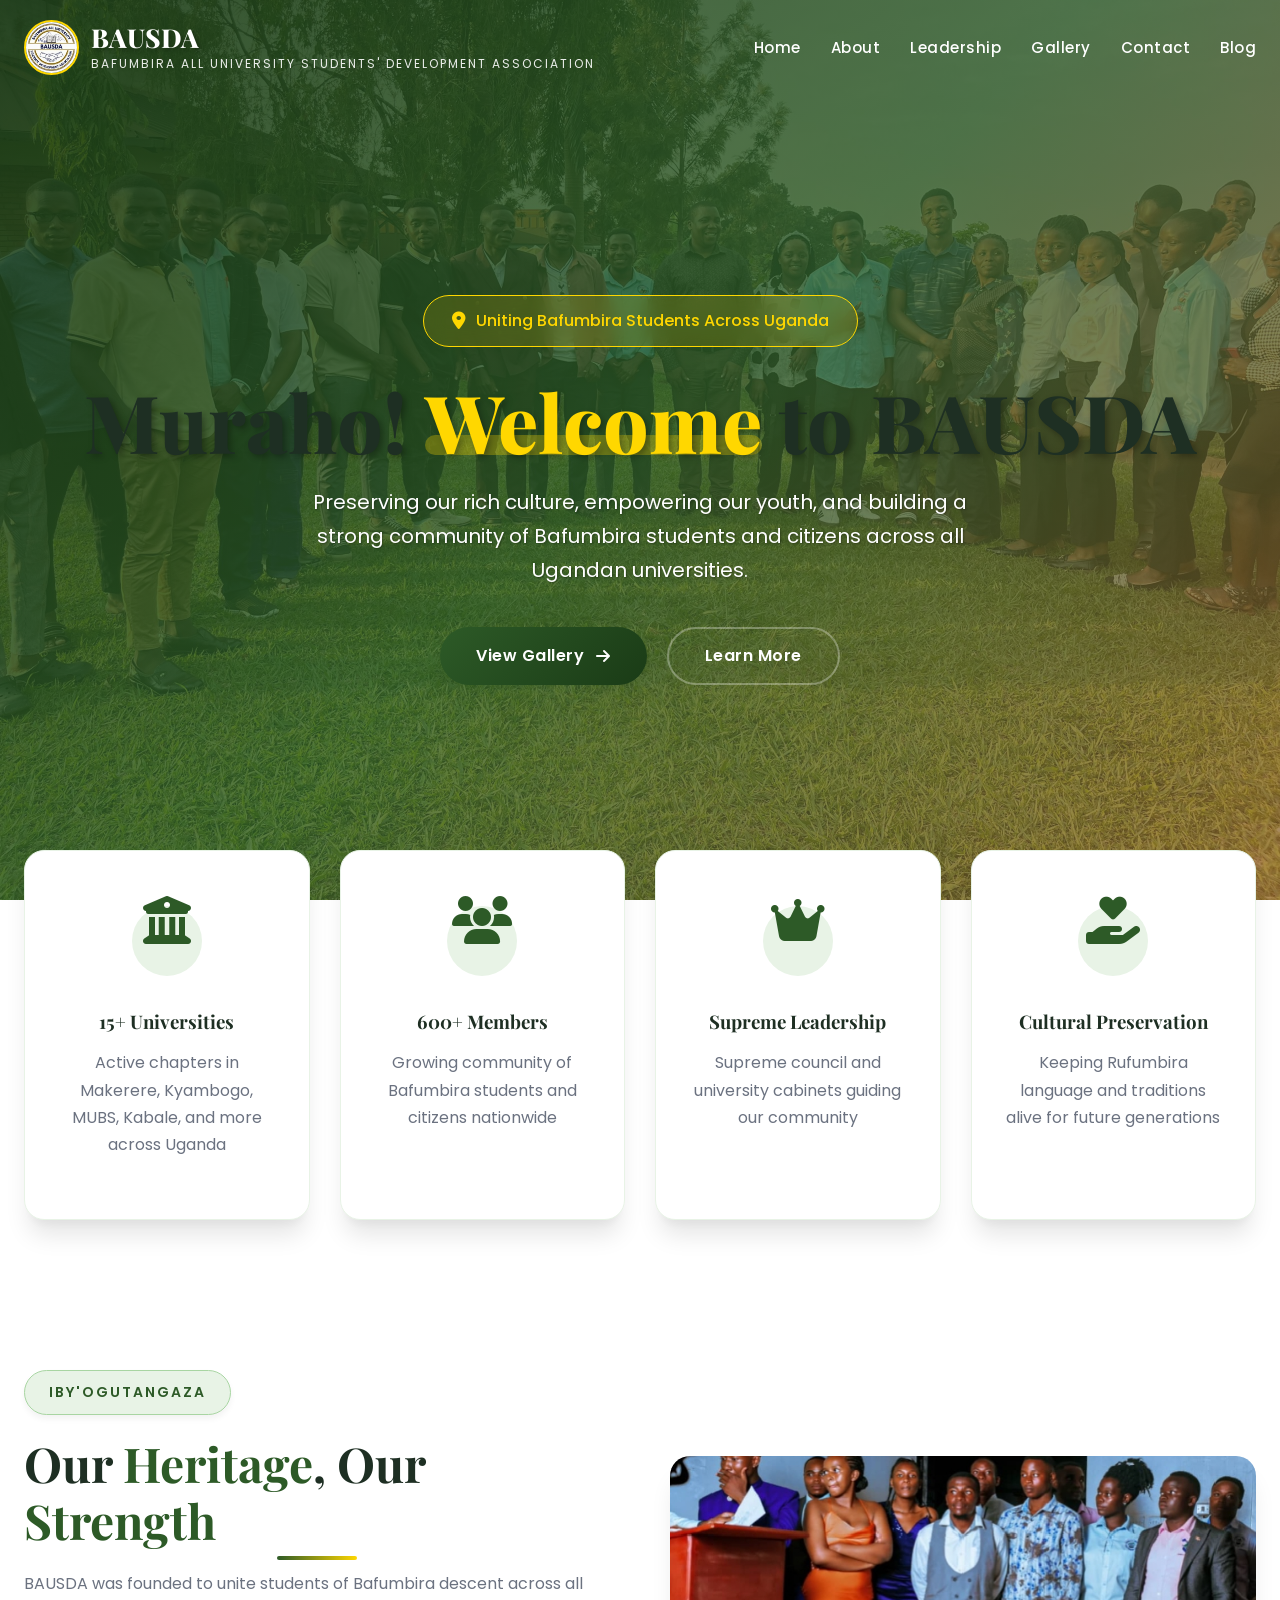
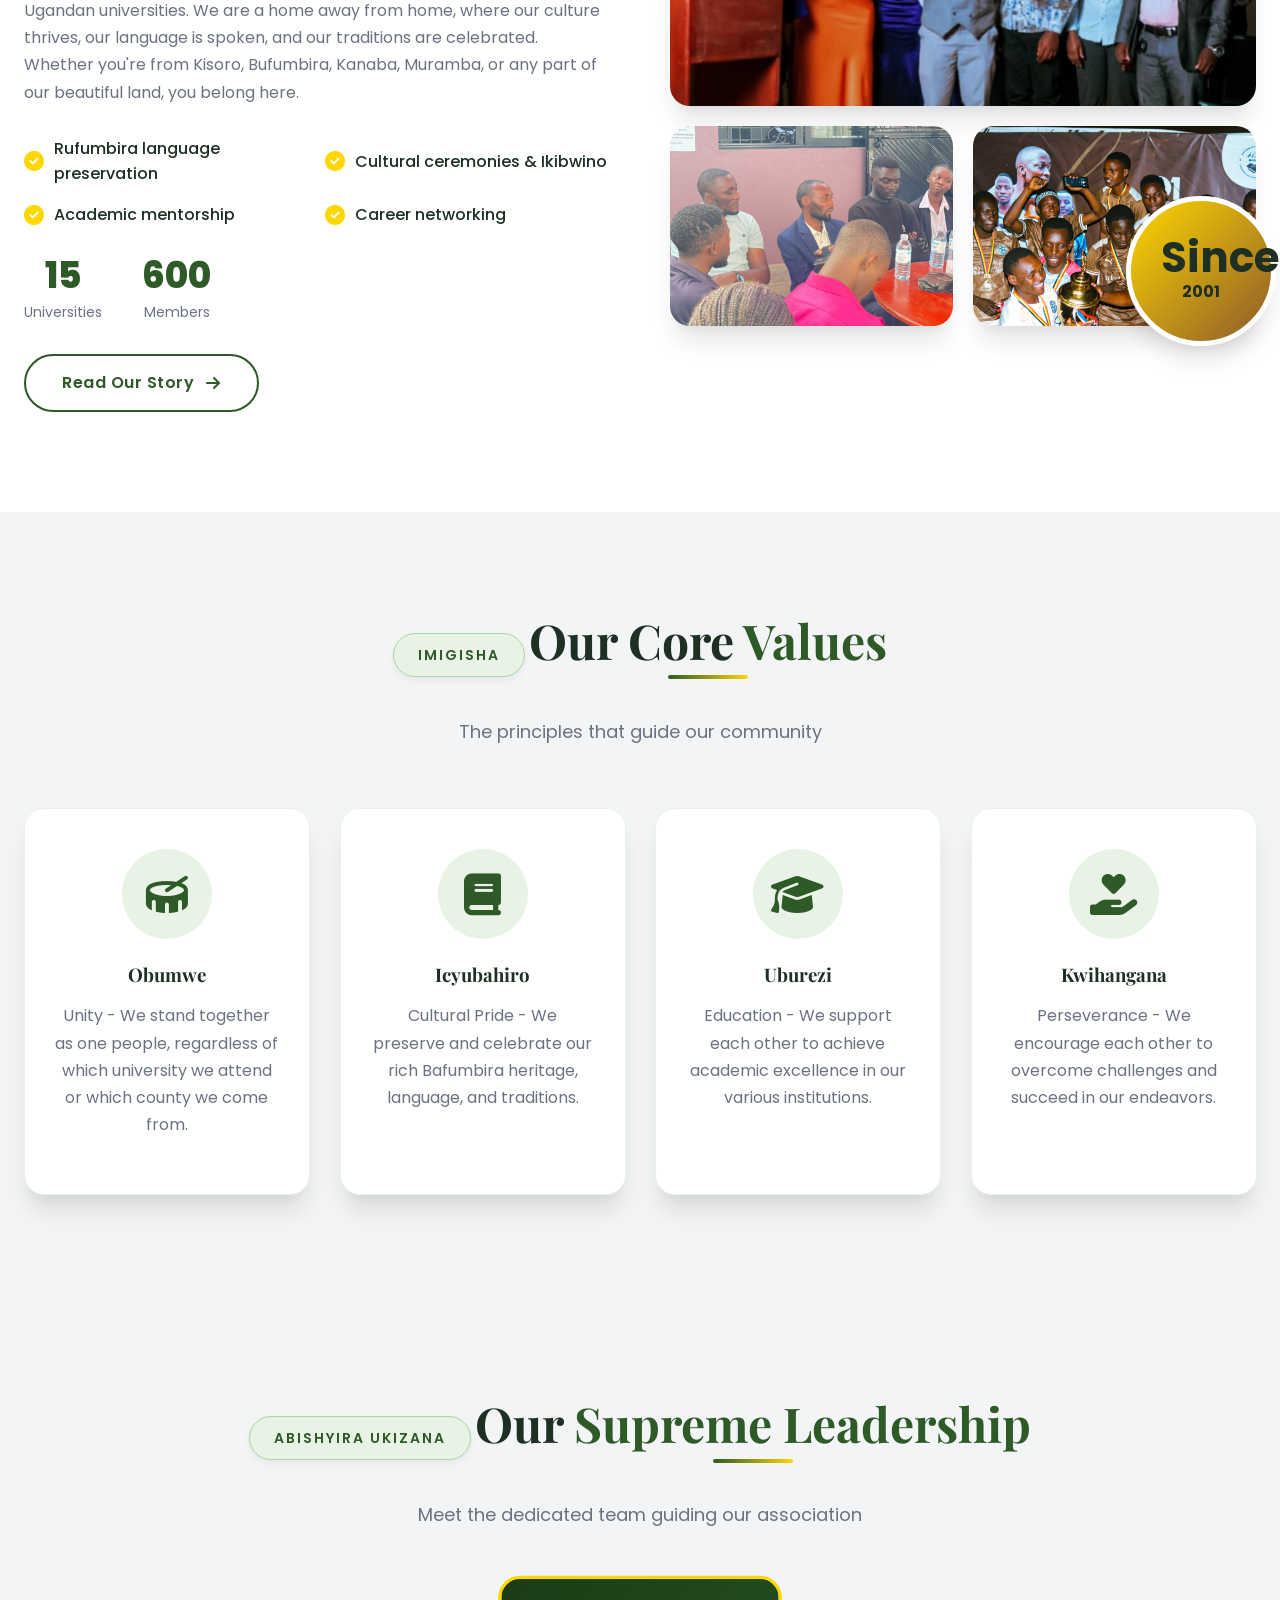
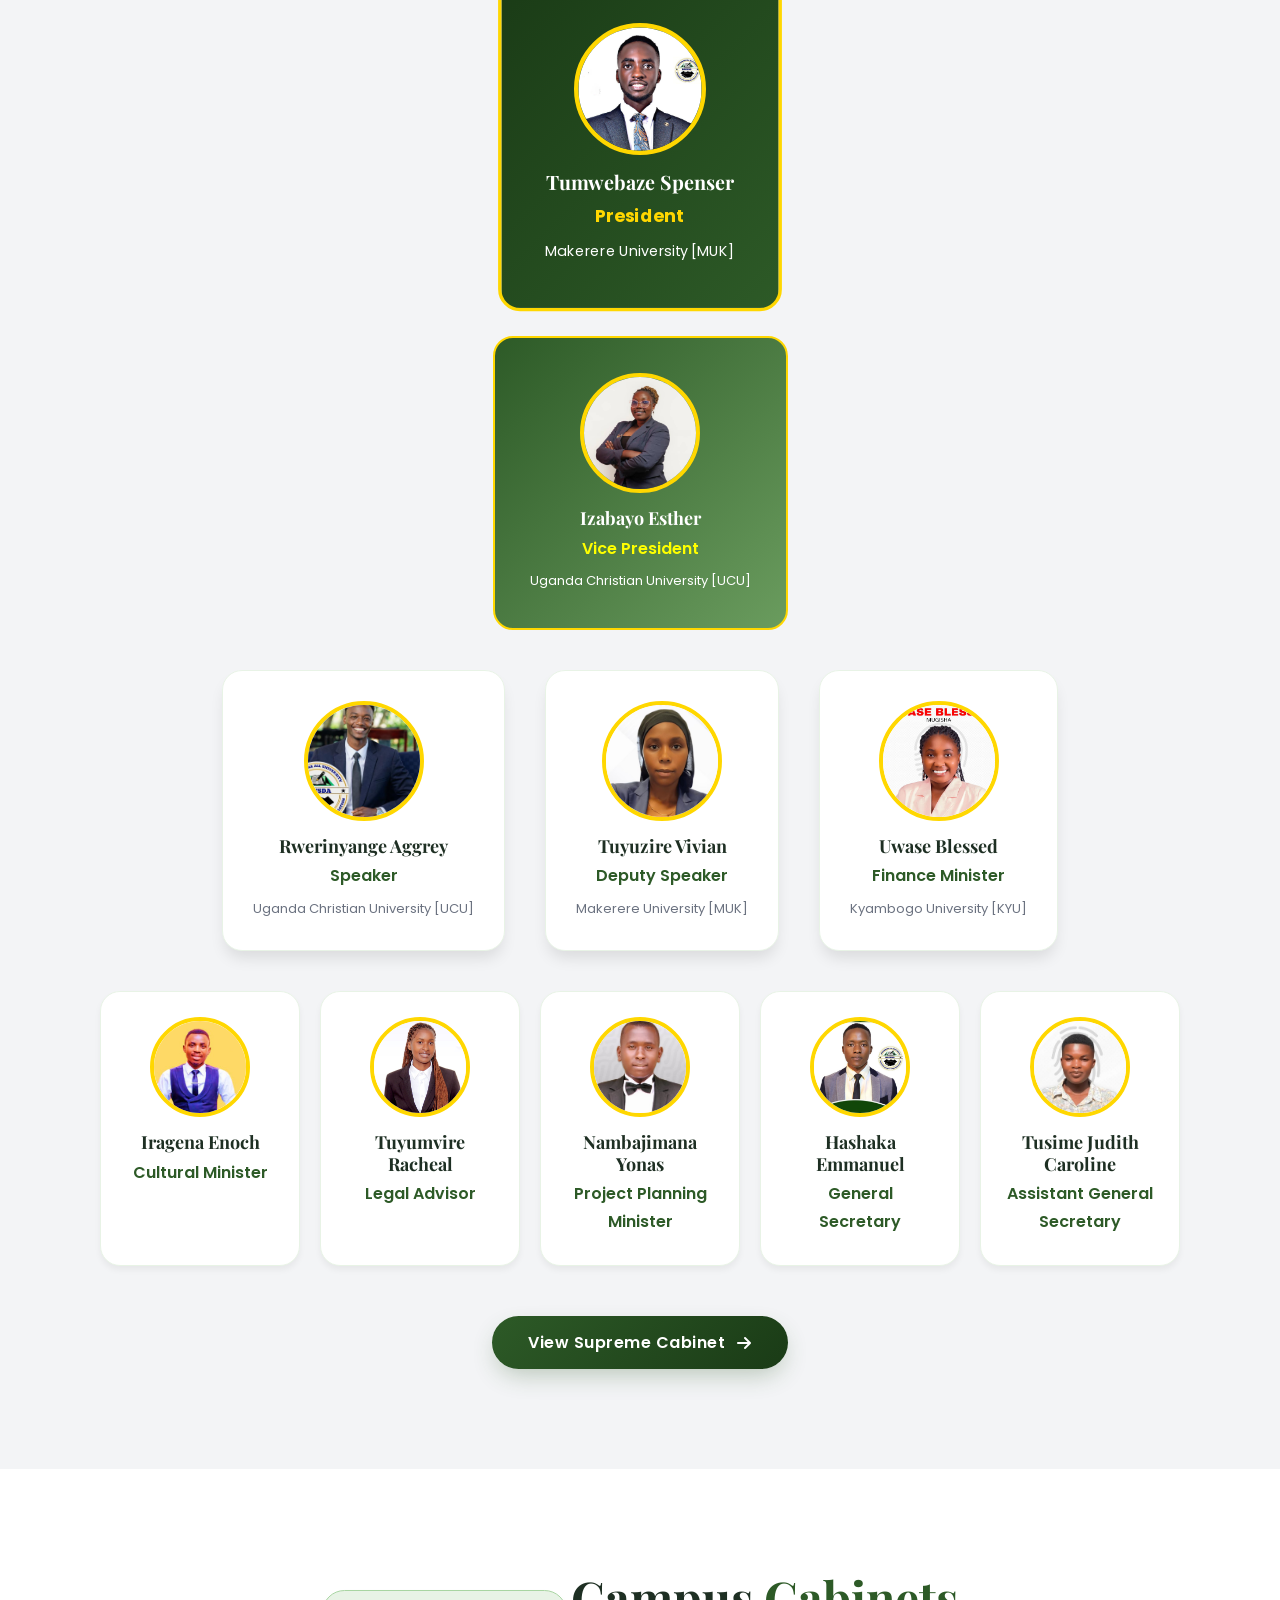
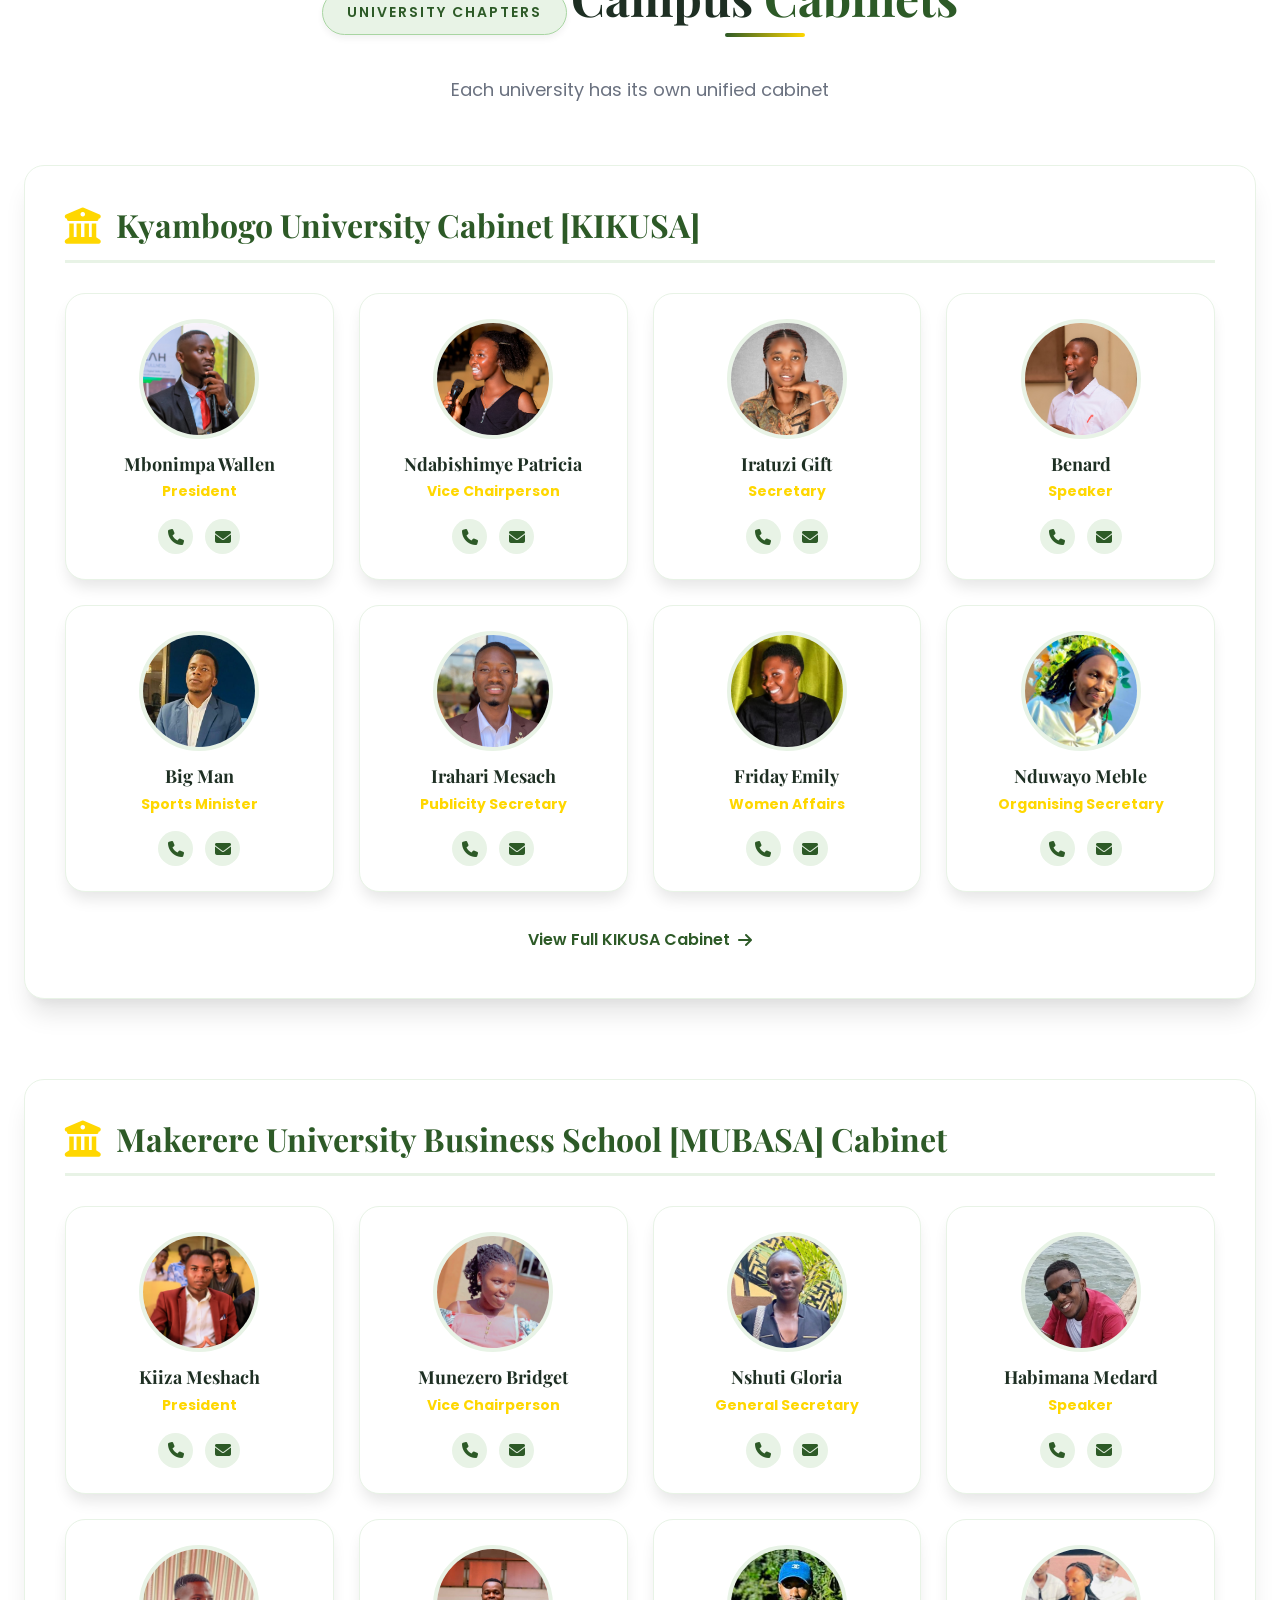
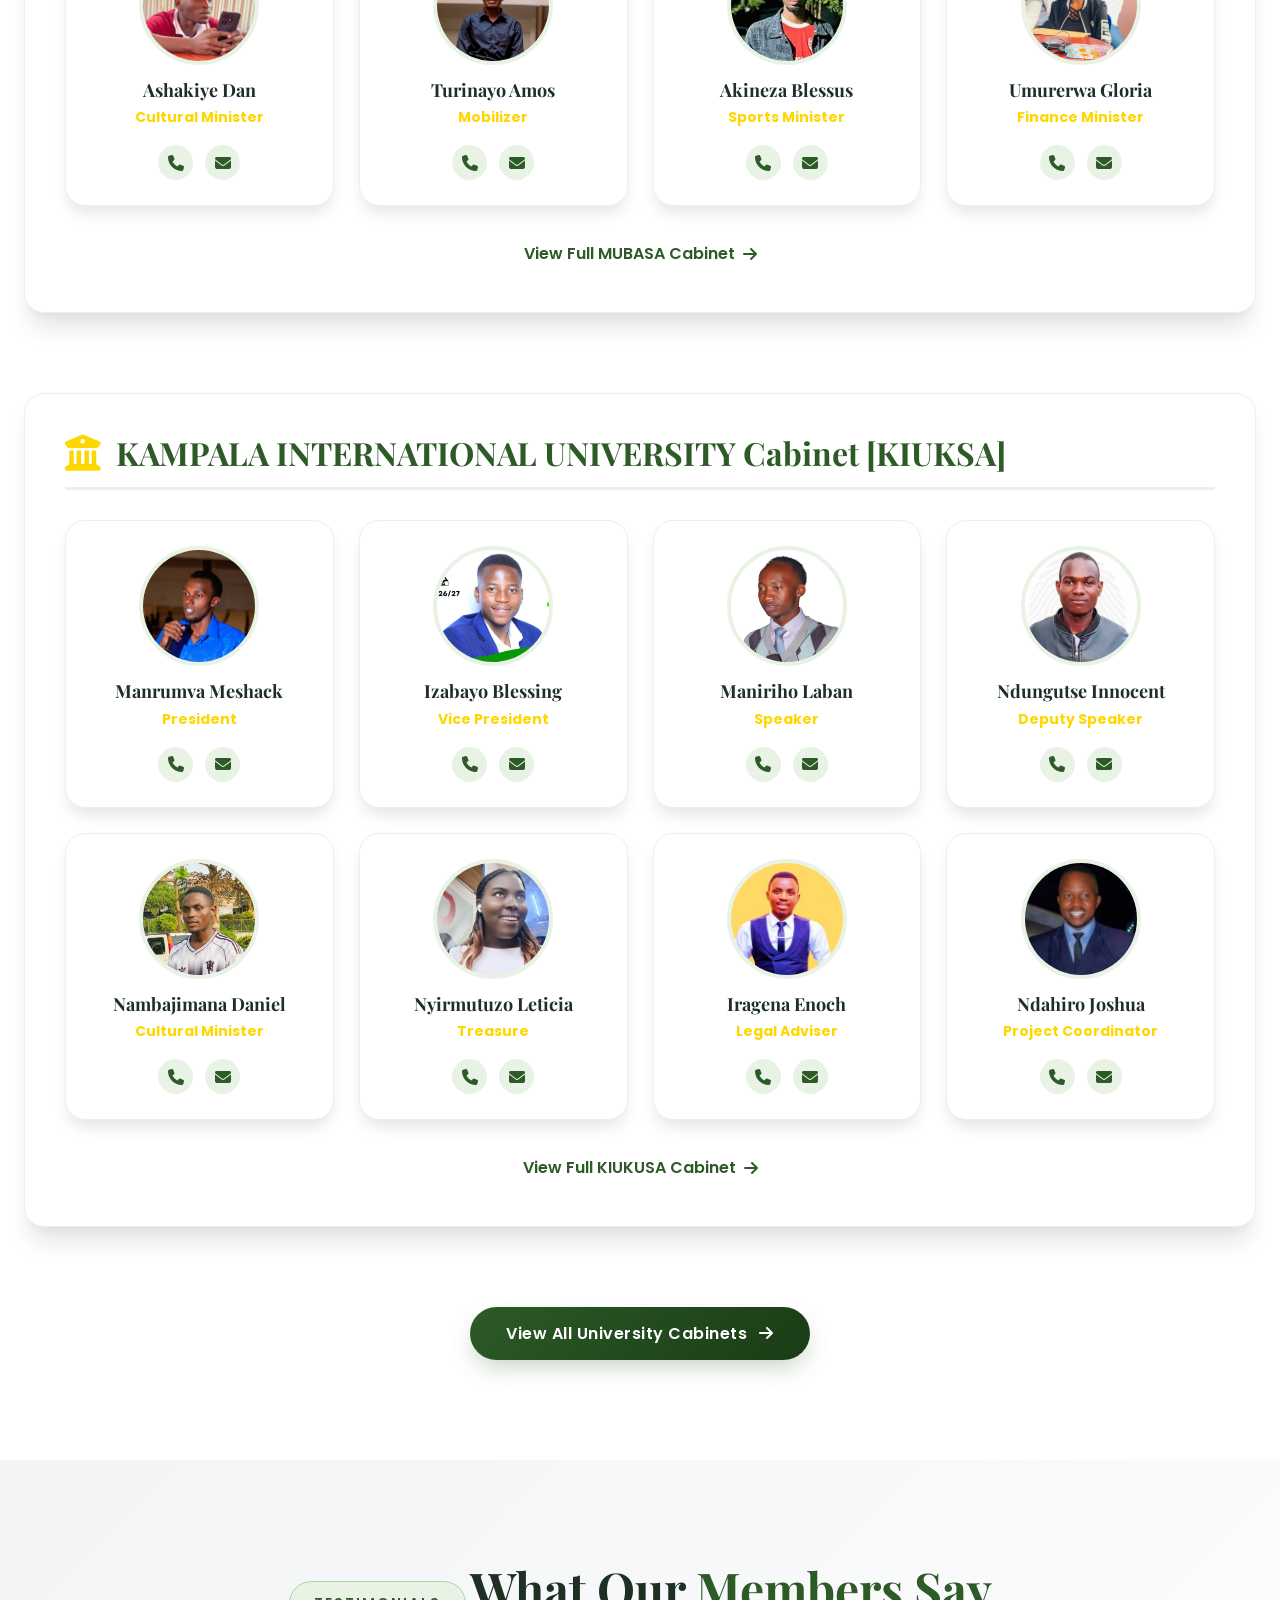
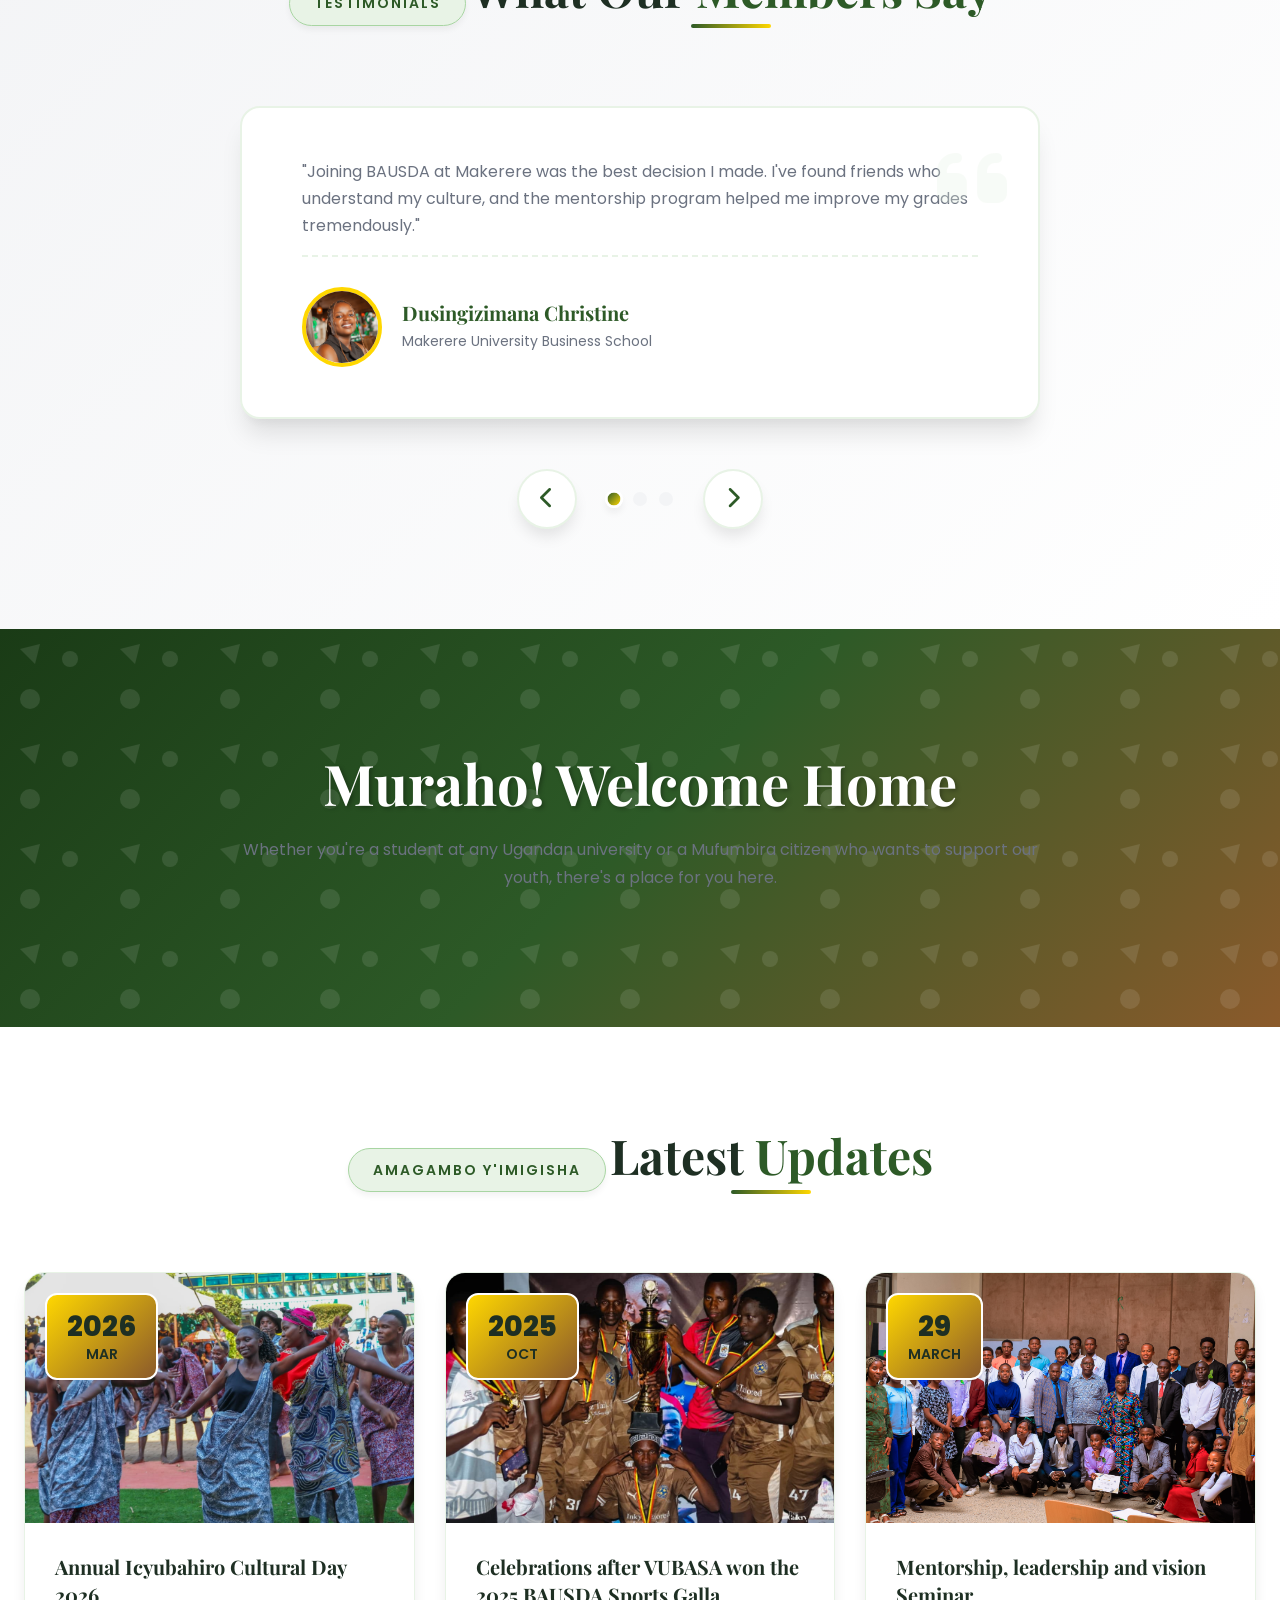
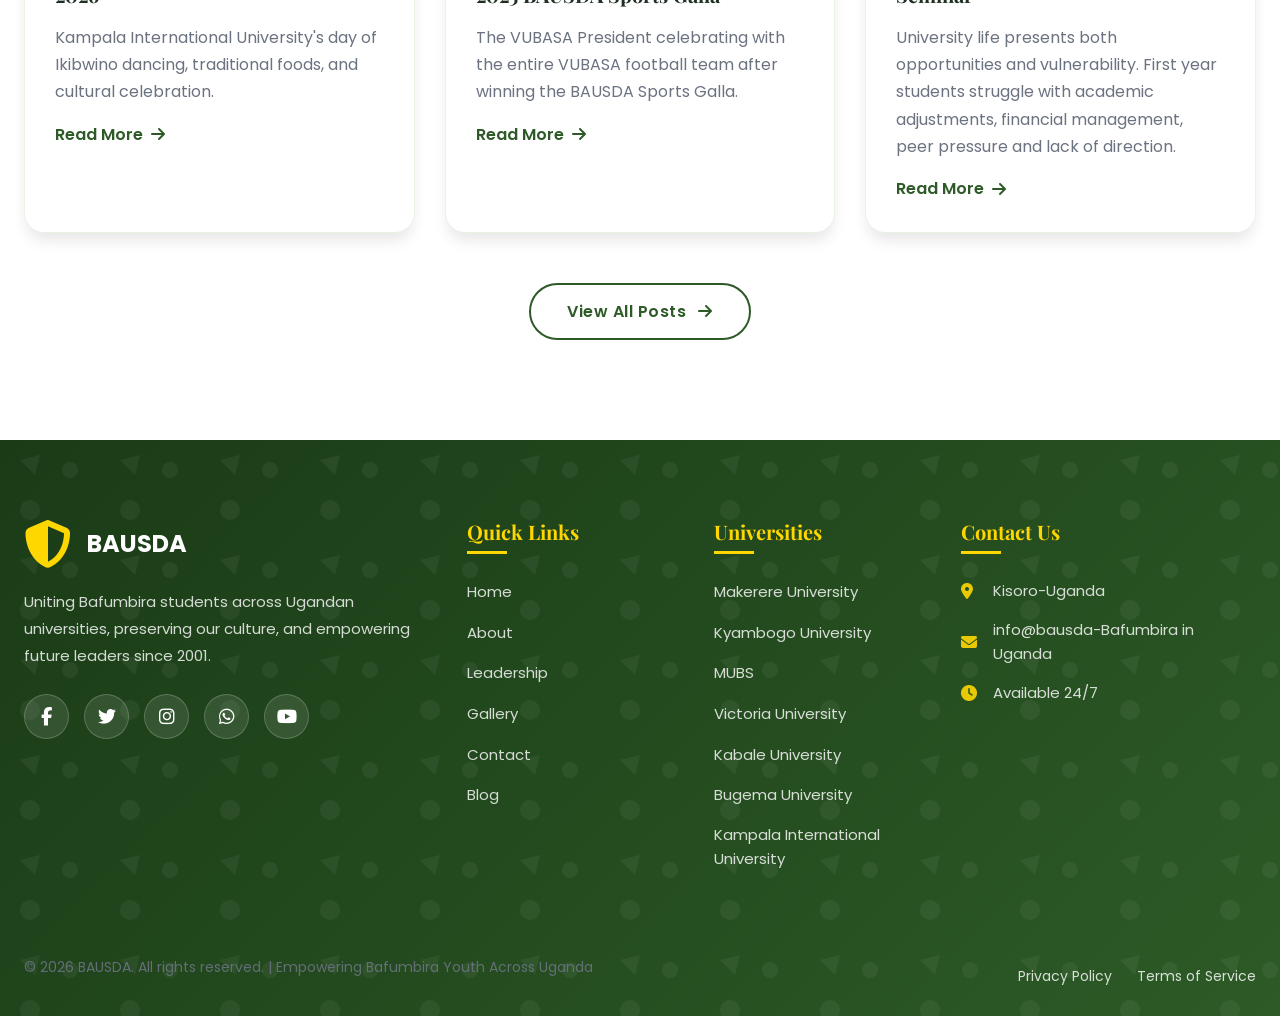
==== commit 9dfdb71e: "0" ====
--- a/index.html
+++ b/index.html
@@ -3,249 +3,870 @@
 
 <head>
     <meta charset="UTF-8">
-    <meta name="viewport" content="width=device-width, initial-scale=1.0, user-scalable=yes">
-    <title>Access Restricted | Developer Notice</title>
-    <style>
-        * {
-            margin: 0;
-            padding: 0;
-            box-sizing: border-box;
-        }
-
-        body {
-            background: #0a0f1c;
-            font-family: -apple-system, BlinkMacSystemFont, 'Segoe UI', Roboto, Helvetica, Arial, sans-serif;
-            min-height: 100vh;
-            display: flex;
-            align-items: center;
-            justify-content: center;
-            padding: 1rem;
-        }
-
-        /* simple card — small, professional */
-        .card {
-            max-width: 460px;
-            width: 100%;
-            background: #ffffff;
-            border-radius: 20px;
-            padding: 1.8rem 1.6rem;
-            box-shadow: 0 12px 28px rgba(0, 0, 0, 0.08);
-            border: 1px solid #eef2f6;
-        }
-
-        /* minimal lock icon */
-        .lock {
-            text-align: center;
-            margin-bottom: 1.2rem;
-        }
-
-        .lock span {
-            font-size: 2.2rem;
-        }
-
-        h2 {
-            font-size: 1.5rem;
-            font-weight: 600;
-            color: #1e293b;
-            text-align: center;
-            margin-bottom: 1.2rem;
-            letter-spacing: -0.2px;
-        }
-
-        .message {
-            background: #f8fafc;
-            padding: 1rem 1.2rem;
-            border-radius: 14px;
-            margin-bottom: 1.5rem;
-            border-left: 3px solid #e11d48;
-        }
-
-        .message p {
-            color: #334155;
-            font-size: 0.95rem;
-            line-height: 1.45;
-            margin-bottom: 0.6rem;
-        }
-
-        .message p:last-child {
-            margin-bottom: 0;
-        }
-
-        .message strong {
-            color: #0f172a;
-        }
-
-        .contact-badge {
-            font-family: monospace;
-            font-size: 0.8rem;
-            background: #f1f5f9;
-            padding: 0.25rem 0.8rem;
-            border-radius: 30px;
-            display: inline-block;
-            color: #475569;
-            margin-top: 0.5rem;
-        }
-
-        /* action row: two buttons side by side */
-        .actions {
-            display: flex;
-            gap: 1rem;
-            margin: 1.5rem 0 0.8rem;
-        }
-
-        .btn {
-            flex: 1;
-            display: flex;
-            align-items: center;
-            justify-content: center;
-            gap: 8px;
-            padding: 0.7rem 0.5rem;
-            border-radius: 60px;
-            font-weight: 500;
-            font-size: 0.9rem;
-            text-decoration: none;
-            transition: all 0.2s ease;
-            border: 1px solid transparent;
-            cursor: pointer;
-        }
-
-        .btn-wa {
-            background: #25D366;
-            color: white;
-            box-shadow: 0 1px 2px rgba(0, 0, 0, 0.05);
-        }
-
-        .btn-wa:hover {
-            background: #20b859;
-            transform: translateY(-1px);
-        }
-
-        .btn-call {
-            background: #2563eb;
-            color: white;
-        }
-
-        .btn-call:hover {
-            background: #1d4ed8;
-            transform: translateY(-1px);
-        }
-
-        .btn svg {
-            width: 18px;
-            height: 18px;
-            fill: currentColor;
-            stroke: none;
-        }
-
-        .btn-call svg {
-            fill: none;
-            stroke: white;
-            stroke-width: 2;
-        }
-
-        .footer-note {
-            text-align: center;
-            font-size: 0.7rem;
-            color: #94a3b8;
-            margin-top: 1.2rem;
-            padding-top: 0.5rem;
-            border-top: 1px solid #edf2f7;
-        }
-
-        /* responsive */
-        @media (max-width: 480px) {
-            .card {
-                padding: 1.4rem;
-            }
-
-            h2 {
-                font-size: 1.3rem;
-            }
-
-            .btn {
-                font-size: 0.8rem;
-                padding: 0.6rem 0.3rem;
-            }
-        }
-    </style>
+    <meta name="viewport" content="width=device-width, initial-scale=1.0">
+    <title>BAUSDA | Bafumbira Students' Association</title>
+    <link rel="stylesheet" href="css/styles.css">
+    <link rel="stylesheet" href="https://cdnjs.cloudflare.com/ajax/libs/font-awesome/6.4.0/css/all.min.css">
+    <link
+        href="https://fonts.googleapis.com/css2?family=Playfair+Display:wght@400;500;600;700;800&family=Poppins:wght@300;400;500;600;700&display=swap"
+        rel="stylesheet">
+    <link href="https://unpkg.com/aos@2.3.1/dist/aos.css" rel="stylesheet">
+    <link rel="shortcut icon" href="image_resources/android-chrome-192x192.png" type="image/x-icon">
 </head>
 
 <body>
-    <div class="card">
-        <div class="lock">
-            <span>🔒</span>
-        </div>
-        <h2>Access Restricted</h2>
-        <div class="message">
-            <p>
-                <strong>Access to this website has been made private by the developer</strong> due to
-                <strong>failed payment from the site owner</strong>.
+    <header class="header" id="header">
+        <nav class="navbar">
+            <div class="container">
+                <div class="nav-wrapper">
+                    <a href="index.html" class="logo">
+                        <div class="logo-icon">
+                            <img src="image_resources/bausda_logo.jpeg" alt="logo" srcset="">
+                        </div>
+                        <div class="logo-text">
+                            <span class="logo-main">BAUSDA</span>
+                            <span class="logo-sub">Bafumbira All University Students' Development Association</span>
+                        </div>
+                    </a>
+
+                    <ul class="nav-menu">
+                        <li><a href="index.html" class="active">Home</a></li>
+                        <li><a href="about.html">About</a></li>
+                        <li><a href="leadership.html">Leadership</a></li>
+                        <li><a href="gallery.html">Gallery</a></li>
+                        <li><a href="contact.html">Contact</a></li>
+                        <li><a href="blog.html">Blog</a></li>
+                    </ul>
+
+                    <div class="hamburger">
+                        <span></span>
+                        <span></span>
+                        <span></span>
+                    </div>
+                </div>
+            </div>
+        </nav>
+    </header>
+
+    <section class="hero">
+        <div class="hero-slider">
+            <div class="slide active"
+                style="background-image: url('image_resources/bousda_photos/welcome_banner.jpg')">
+            </div>
+            <div class="slide"
+                style="background-image: url('https://images.unsplash.com/photo-1524661135-423995f22d0b?ixlib=rb-4.0.3&auto=format&fit=crop&w=1950&q=80')">
+            </div>
+            <div class="slide"
+                style="background-image: url('image_resources/bousda_photos/welcome_image2.jpg')">
+            </div>
+        </div>
+        <div class="hero-overlay"></div>
+
+        <div class="container hero-content">
+            <div class="hero-badge" data-aos="fade-up" data-aos-duration="1000">
+                <i class="fas fa-map-marker-alt"></i>
+                Uniting Bafumbira Students Across Uganda
+            </div>
+            <h1 class="hero-title" data-aos="fade-up" data-aos-duration="1000" data-aos-delay="200">
+                Muraho! <span class="highlight">Welcome</span> to BAUSDA
+            </h1>
+            <p class="hero-text" data-aos="fade-up" data-aos-duration="1000" data-aos-delay="400">
+                Preserving our rich culture, empowering our youth, and building a strong community of Bafumbira students
+                and citizens across all Ugandan universities.
             </p>
-            <p>
-                Speak to the developer for more information and to understand why this is happening.
-            </p>
-            <!-- <div class="contact-badge">
-                📧 developer@restricted · 📞 +256 708 885 123
-            </div> -->
-        </div>
-
-        <!-- two icons: whatsapp + dialer, both pointing to the given number -->
-        <div class="actions">
-            <a href="#" id="whatsappBtn" class="btn btn-wa">
-                <svg viewBox="0 0 24 24" width="18" height="18" fill="white">
-                    <path
-                        d="M12.032 2.004c-5.512 0-9.986 4.474-9.986 9.986 0 1.76.458 3.473 1.329 4.992l-1.412 5.155 5.276-1.383c1.468.854 3.11 1.304 4.793 1.304 5.512 0 9.986-4.474 9.986-9.986S17.544 2.004 12.032 2.004zm0 18.416c-1.508 0-2.988-.411-4.242-1.176l-.304-.18-3.13.82.836-3.052-.198-.315a7.588 7.588 0 0 1-1.176-4.098c0-4.198 3.416-7.614 7.614-7.614s7.614 3.416 7.614 7.614-3.416 7.614-7.614 7.614zm4.172-5.704c-.229-.115-1.353-.668-1.562-.744-.21-.076-.362-.115-.515.115-.152.23-.59.744-.723.896-.133.153-.266.172-.495.057-.229-.115-.965-.356-1.839-1.135-.68-.606-1.14-1.354-1.273-1.582-.133-.23-.014-.354.1-.468.102-.102.229-.266.344-.399.115-.133.153-.23.229-.383.076-.153.038-.287-.019-.402-.057-.115-.515-1.24-.706-1.698-.186-.447-.375-.386-.515-.393-.133-.007-.286-.007-.44-.007-.152 0-.4.057-.61.286-.21.229-.8.783-.8 1.91 0 1.126.821 2.215.935 2.369.114.153 1.606 2.453 3.896 3.44.544.235.969.375 1.3.48.546.174 1.043.15 1.436.09.438-.066 1.353-.553 1.544-1.087.19-.534.19-.992.134-1.087-.057-.095-.21-.153-.438-.268z" />
-                </svg>
-                <span>WhatsApp</span>
+            <div class="hero-buttons" data-aos="fade-up" data-aos-duration="1000" data-aos-delay="600">
+                <a href="gallery.html" class="btn btn-primary btn-glow">
+                    View Gallery <i class="fas fa-arrow-right"></i>
+                </a>
+                <a href="about.html" class="btn btn-outline-light">
+                    Learn More
+                </a>
+            </div>
+        </div>
+
+        <div class="hero-controls">
+            <button class="prev-slide"><i class="fas fa-chevron-left"></i></button>
+            <button class="next-slide"><i class="fas fa-chevron-right"></i></button>
+        </div>
+
+        <div class="hero-scroll">
+            <a href="#features" class="scroll-down">
+                <span>Scroll</span>
+                <i class="fas fa-chevron-down"></i>
             </a>
-            <a href="#" id="callBtn" class="btn btn-call">
-                <svg viewBox="0 0 24 24" fill="none" stroke="currentColor" stroke-width="2" stroke-linecap="round"
-                    stroke-linejoin="round">
-                    <path
-                        d="M22 16.92v3a2 2 0 0 1-2.18 2 19.79 19.79 0 0 1-8.63-3.07 19.5 19.5 0 0 1-6-6 19.79 19.79 0 0 1-3.07-8.67A2 2 0 0 1 4.11 2h3a2 2 0 0 1 2 1.72c.127.96.362 1.903.7 2.81a2 2 0 0 1-.45 2.11L8.09 9.91a16 16 0 0 0 6 6l1.27-1.27a2 2 0 0 1 2.11-.45c.907.338 1.85.573 2.81.7A2 2 0 0 1 22 16.92z" />
-                </svg>
-                <span>Call</span>
-            </a>
-        </div>
-        <div class="footer-note">
-            payment resolution required · developer hold
-        </div>
-    </div>
-
-    <script>
-        // phone number as provided: Uganda number +256708885123
-        const DEV_PHONE = '+256708885123';
-        // whatsapp number without '+' for wa.me (clean)
-        const WA_NUMBER = '256708885123';
-
-        // WhatsApp button: pre-filled polite message
-        const waBtn = document.getElementById('whatsappBtn');
-        const callBtn = document.getElementById('callBtn');
-
-        // prefill message for clarity
-        const waMessage = "Hello, I'm reaching out regarding the website suspension due to failed payment. I'd like to understand why this is happening.";
-        const waUrl = `https://wa.me/${WA_NUMBER}?text=${encodeURIComponent(waMessage)}`;
-
-        if (waBtn) {
-            waBtn.addEventListener('click', (e) => {
-                e.preventDefault();
-                window.open(waUrl, '_blank', 'noopener,noreferrer');
-            });
-            waBtn.setAttribute('href', waUrl);
-        }
-
-        // call button: tel: scheme
-        if (callBtn) {
-            callBtn.addEventListener('click', (e) => {
-                e.preventDefault();
-                window.location.href = `tel:${DEV_PHONE}`;
-            });
-            callBtn.setAttribute('href', `tel:${DEV_PHONE}`);
-        }
-
-        // tiny optional: display the phone number inside badge if needed (already static)
-        // console free – but ensures everything works
-    </script>
+        </div>
+    </section>
+
+    <section class="features" id="features">
+        <div class="container">
+            <div class="features-grid">
+                <div class="feature-card" data-aos="fade-up" data-aos-duration="800">
+                    <div class="feature-icon-wrapper">
+                        <i class="fas fa-university feature-icon"></i>
+                        <div class="feature-icon-bg"></div>
+                    </div>
+                    <h3>15+ Universities</h3>
+                    <p>Active chapters in Makerere, Kyambogo, MUBS, Kabale, and more across Uganda</p>
+                </div>
+
+                <div class="feature-card" data-aos="fade-up" data-aos-duration="800" data-aos-delay="100">
+                    <div class="feature-icon-wrapper">
+                        <i class="fas fa-users feature-icon"></i>
+                        <div class="feature-icon-bg"></div>
+                    </div>
+                    <h3>600+ Members</h3>
+                    <p>Growing community of Bafumbira students and citizens nationwide</p>
+                </div>
+
+                <div class="feature-card" data-aos="fade-up" data-aos-duration="800" data-aos-delay="200">
+                    <div class="feature-icon-wrapper">
+                        <i class="fas fa-crown feature-icon"></i>
+                        <div class="feature-icon-bg"></div>
+                    </div>
+                    <h3>Supreme Leadership</h3>
+                    <p>Supreme council and university cabinets guiding our community</p>
+                </div>
+
+                <div class="feature-card" data-aos="fade-up" data-aos-duration="800" data-aos-delay="300">
+                    <div class="feature-icon-wrapper">
+                        <i class="fas fa-hand-holding-heart feature-icon"></i>
+                        <div class="feature-icon-bg"></div>
+                    </div>
+                    <h3>Cultural Preservation</h3>
+                    <p>Keeping Rufumbira language and traditions alive for future generations</p>
+                </div>
+            </div>
+        </div>
+    </section>
+
+    <section class="about-preview">
+        <div class="container">
+            <div class="about-grid">
+                <div class="about-content" data-aos="fade-right" data-aos-duration="1000">
+                    <span class="section-tag">Iby'ogutangaza</span>
+                    <h2 class="section-title">Our <span class="text-green">Heritage</span>, Our <span
+                            class="text-green">Strength</span></h2>
+                    <p class="about-text">
+                        BAUSDA was founded to unite students of Bafumbira descent across all
+                        Ugandan universities. We are a home away from home, where our culture thrives, our language is
+                        spoken, and our traditions are celebrated. Whether you're from Kisoro, Bufumbira, Kanaba,
+                        Muramba, or any part of our beautiful land, you belong here.
+                    </p>
+
+                    <div class="about-features">
+                        <div class="about-feature">
+                            <i class="fas fa-check-circle"></i>
+                            <span>Rufumbira language preservation</span>
+                        </div>
+                        <div class="about-feature">
+                            <i class="fas fa-check-circle"></i>
+                            <span>Cultural ceremonies & Ikibwino</span>
+                        </div>
+                        <div class="about-feature">
+                            <i class="fas fa-check-circle"></i>
+                            <span>Academic mentorship</span>
+                        </div>
+                        <div class="about-feature">
+                            <i class="fas fa-check-circle"></i>
+                            <span>Career networking</span>
+                        </div>
+                    </div>
+
+                    <div class="about-stats">
+                        <div class="stat-item">
+                            <span class="stat-number">15</span>
+                            <span class="stat-label">Universities</span>
+                        </div>
+                        <div class="stat-item">
+                            <span class="stat-number">600+</span>
+                            <span class="stat-label">Members</span>
+                        </div>
+                        <!-- <div class="stat-item">
+                            <span class="stat-number">5</span>
+                            <span class="stat-label">Counties</span>
+                        </div> -->
+                    </div>
+
+                    <a href="about.html" class="btn btn-secondary">
+                        Read Our Story <i class="fas fa-arrow-right"></i>
+                    </a>
+                </div>
+
+                <div class="about-image" data-aos="fade-left" data-aos-duration="1000">
+                    <div class="image-grid">
+                        <img src="image_resources/gallary/BAUSDA .jpeg"
+                            alt="Bafumbira cultural gathering" class="grid-img img1">
+                        <img src="image_resources/bousda_photos/meeting.jpg"
+                            alt="Students meeting" class="grid-img img2">
+                        <img src="image_resources/gallary/im1.jpg"
+                            alt="Cultural dance" class="grid-img img3">
+                    </div>
+                    <div class="experience-badge">
+                        <span class="years">Since</span>
+                        <span>2001<br></span>
+                    </div>
+                </div>
+            </div>
+        </div>
+    </section>
+
+    <section class="values">
+        <div class="container">
+            <div class="section-header text-center" data-aos="fade-up" data-aos-duration="800">
+                <span class="section-tag">Imigisha</span>
+                <h2 class="section-title">Our Core <span class="text-green">Values</span></h2>
+                <p class="section-description">The principles that guide our community</p>
+            </div>
+
+            <div class="values-grid">
+                <div class="value-card" data-aos="flip-left" data-aos-duration="800">
+                    <div class="value-icon-wrapper">
+                        <i class="fas fa-drum"></i>
+                    </div>
+                    <h3>Obumwe</h3>
+                    <p>Unity - We stand together as one people, regardless of which university we attend or which
+                        county we come from.</p>
+                </div>
+
+                <div class="value-card" data-aos="flip-left" data-aos-duration="800" data-aos-delay="100">
+                    <div class="value-icon-wrapper">
+                        <i class="fas fa-book"></i>
+                    </div>
+                    <h3>Icyubahiro</h3>
+                    <p>Cultural Pride - We preserve and celebrate our rich Bafumbira heritage, language, and traditions.
+                    </p>
+                </div>
+
+                <div class="value-card" data-aos="flip-left" data-aos-duration="800" data-aos-delay="200">
+                    <div class="value-icon-wrapper">
+                        <i class="fas fa-graduation-cap"></i>
+                    </div>
+                    <h3>Uburezi</h3>
+                    <p>Education - We support each other to achieve academic excellence in our various institutions.</p>
+                </div>
+
+                <div class="value-card" data-aos="flip-left" data-aos-duration="800" data-aos-delay="300">
+                    <div class="value-icon-wrapper">
+                        <i class="fas fa-hand-holding-heart"></i>
+                    </div>
+                    <h3>Kwihangana</h3>
+                    <p>Perseverance - We encourage each other to overcome challenges and succeed in our endeavors.</p>
+                </div>
+            </div>
+        </div>
+    </section>
+
+    <section class="leadership-preview bg-light">
+        <div class="container">
+            <div class="section-header text-center" data-aos="fade-up" data-aos-duration="800">
+                <span class="section-tag">Abishyira Ukizana</span>
+                <h2 class="section-title">Our <span class="text-green">Supreme Leadership</span></h2>
+                <p class="section-description">Meet the dedicated team guiding our association</p>
+            </div>
+
+            <div class="hierarchy-chart" data-aos="fade-up" data-aos-duration="1000">
+                <div class="hierarchy-level president-level">
+                    <div class="leader-card">
+                        <img src="image_resources/cabinet_photos/spenser.jpg" alt="President">
+                        <h4>Tumwebaze Spenser</h4>
+                        <p>President</p>
+                        <span>Makerere University [MUK]</span>
+                    </div>
+                </div>
+
+                <div class="hierarchy-level vp-level">
+                    <div class="leader-card">
+                        <img src="image_resources/cabinet_photos/Esther.jpeg" alt="VP">
+                        <h4 style="color: white;">Izabayo Esther</h4>
+                        <p style="color: yellow;">Vice President</p>
+                        <span style="color: white;" >Uganda Christian University [UCU]</span>
+                    </div>
+                </div>
+
+                <div class="hierarchy-level secretariat-level">
+                    <div class="leader-card">
+                        <img src="image_resources/cabinet_photos/aggrey.jpg" alt="Secretary">
+                        <h4>Rwerinyange Aggrey</h4>
+                        <p>Speaker</p>
+                        <span>Uganda Christian University [UCU]</span>
+                    </div>
+                    <div class="leader-card">
+                        <img src="image_resources/MUBS cambinet/vivian.jpg" alt="Deputy Speaker">
+                        <h4>Tuyuzire Vivian</h4>
+                        <p>Deputy Speaker</p>
+                        <span>Makerere University [MUK]</span>
+                    </div>
+                    <div class="leader-card">
+                        <img src="image_resources/cabinet_photos/blessed.jpg" alt="Treasurer">
+                        <h4>Uwase Blessed</h4>
+                        <p>Finance Minister</p>
+                        <span>Kyambogo University [KYU]</span>
+                    </div>
+                </div>
+
+                <div class="hierarchy-level cabinet-level">
+                    <div class="leader-card">
+                        <img src="image_resources/cabinet_photos/enock.jpg" alt="Cultural">
+                        <h4>Iragena Enoch</h4>
+                        <p>Cultural Minister</p>
+                    </div>
+                    <div class="leader-card">
+                        <img src="image_resources/cabinet_photos/Racheal.jpg" alt="Academic">
+                        <h4>Tuyumvire Racheal</h4>
+                        <p>Legal Advisor</p>
+                    </div>
+                    <div class="leader-card">
+                        <img src="image_resources/cabinet_photos/yonas.jpg" alt="Welfare">
+                        <h4>Nambajimana Yonas</h4>
+                        <p>Project Planning Minister</p>
+                    </div>
+                    <div class="leader-card">
+                        <img src="image_resources/cabinet_photos/hashaka.jpg" alt="Sports">
+                        <h4>Hashaka Emmanuel</h4>
+                        <p>General Secretary</p>
+                    </div>
+                    <div class="leader-card">
+                        <img src="image_resources/MUBS cambinet/carol.jpg" alt="Assistant G secretary">
+                        <h4>Tusime Judith Caroline</h4>
+                        <p>Assistant General Secretary</p>
+                    </div>
+                </div>
+            </div>
+
+            <div class="text-center">
+                <a href="leadership.html" class="btn btn-primary">View Supreme Cabinet <i
+                        class="fas fa-arrow-right"></i></a>
+            </div>
+        </div>
+    </section>
+
+    <!-- University Chapters with Full Cabinets -->
+    <section class="university-chapters-full">
+        <div class="container">
+            <div class="section-header text-center" data-aos="fade-up" data-aos-duration="800">
+                <span class="section-tag">University Chapters</span>
+                <h2 class="section-title">Campus <span class="text-green">Cabinets</span></h2>
+                <p class="section-description">Each university has its own unified cabinet</p>
+            </div>
+
+            <!-- Kyambogo University Cabinet -->
+            <div class="chapter-full" data-aos="fade-up" data-aos-duration="1000">
+                <h3 class="chapter-title"><i class="fas fa-university"></i> Kyambogo University Cabinet [KIKUSA]</h3>
+                <div class="chapter-cabinet-grid">
+                    <div class="cabinet-member">
+                        <img src="image_resources/KYU cambinet/president.jpg" alt="Chairperson">
+                        <h4>Mbonimpa Wallen</h4>
+                        <p class="member-role">President</p>
+                        <p class="member-year">Year 4 - Law</p>
+                        <div class="member-contact">
+                            <a href="#"><i class="fas fa-phone"></i></a>
+                            <a href="#"><i class="fas fa-envelope"></i></a>
+                        </div>
+                    </div>
+                    <div class="cabinet-member">
+                        <img src="image_resources/KYU cambinet/patricia.jpg" alt="Vice Chair">
+                        <h4>Ndabishimye Patricia</h4>
+                        <p class="member-role">Vice Chairperson</p>
+                        <p class="member-year">Year 3 - Medicine</p>
+                        <div class="member-contact">
+                            <a href="#"><i class="fas fa-phone"></i></a>
+                            <a href="#"><i class="fas fa-envelope"></i></a>
+                        </div>
+                    </div>
+                    <div class="cabinet-member">
+                        <img src="image_resources/KYU cambinet/gift.jpg" alt="Secretary">
+                        <h4>Iratuzi Gift</h4>
+                        <p class="member-role">Secretary</p>
+                        <p class="member-year">Year 3 - Engineering</p>
+                        <div class="member-contact">
+                            <a href="#"><i class="fas fa-phone"></i></a>
+                            <a href="#"><i class="fas fa-envelope"></i></a>
+                        </div>
+                    </div>
+                    <div class="cabinet-member">
+                        <img src="image_resources/KYU cambinet/benard.jpg" alt="Treasurer">
+                        <h4>Benard</h4>
+                        <p class="member-role">Speaker</p>
+                        <p class="member-year">Year 2 - Business</p>
+                        <div class="member-contact">
+                            <a href="#"><i class="fas fa-phone"></i></a>
+                            <a href="#"><i class="fas fa-envelope"></i></a>
+                        </div>
+                    </div>
+                    <div class="cabinet-member">
+                        <img src="image_resources/KYU cambinet/bigmann.jpg" alt="Cultural">
+                        <h4>Big Man</h4>
+                        <p class="member-role">Sports Minister</p>
+                        <p class="member-year">Year 2 - Arts</p>
+                        <div class="member-contact">
+                            <a href="#"><i class="fas fa-phone"></i></a>
+                            <a href="#"><i class="fas fa-envelope"></i></a>
+                        </div>
+                    </div>
+                    <div class="cabinet-member">
+                        <img src="image_resources/KYU cambinet/mesach.jpg" alt="Academic">
+                        <h4>Irahari Mesach</h4>
+                        <p class="member-role">Publicity Secretary</p>
+                        <p class="member-year">Year 3 - Science</p>
+                        <div class="member-contact">
+                            <a href="#"><i class="fas fa-phone"></i></a>
+                            <a href="#"><i class="fas fa-envelope"></i></a>
+                        </div>
+                    </div>
+                    <div class="cabinet-member">
+                        <img src="image_resources/KYU cambinet/emily.jpg" alt="Sports">
+                        <h4>Friday Emily</h4>
+                        <p class="member-role">Women Affairs</p>
+                        <p class="member-year">Year 2 - Education</p>
+                        <div class="member-contact">
+                            <a href="#"><i class="fas fa-phone"></i></a>
+                            <a href="#"><i class="fas fa-envelope"></i></a>
+                        </div>
+                    </div>
+                    <div class="cabinet-member">
+                        <img src="image_resources/KYU cambinet/meble.jpg" alt="Welfare">
+                        <h4>Nduwayo Meble</h4>
+                        <p class="member-role">Organising Secretary</p>
+                        <p class="member-year">Year 1 - Social Sciences</p>
+                        <div class="member-contact">
+                            <a href="#"><i class="fas fa-phone"></i></a>
+                            <a href="#"><i class="fas fa-envelope"></i></a>
+                        </div>
+                    </div>
+                </div>
+                <div class="text-center chapter-more">
+                    <a href="leadership.html" class="btn-link">View Full KIKUSA Cabinet <i class="fas fa-arrow-right"></i></a>
+                </div>
+            </div>
+
+            <!-- MUBS Cabinet -->
+            <div class="chapter-full" data-aos="fade-up" data-aos-duration="1000" data-aos-delay="100">
+                <h3 class="chapter-title"><i class="fas fa-university"></i> Makerere University Business School [MUBASA] Cabinet</h3>
+                <div class="chapter-cabinet-grid">
+                    <div class="cabinet-member">
+                        <img src="image_resources/MUBS cambinet/mesach.jpg" alt="Chairperson">
+                        <h4>Kiiza Meshach</h4>
+                        <p class="member-role">President</p>
+                        <p class="member-year">Year 4 - Education</p>
+                        <div class="member-contact">
+                            <a href="#"><i class="fas fa-phone"></i></a>
+                            <a href="#"><i class="fas fa-envelope"></i></a>
+                        </div>
+                    </div>
+                    <div class="cabinet-member">
+                        <img src="image_resources/MUBS cambinet/bridget12.jpeg" alt="Vice Chair">
+                        <h4>Munezero Bridget</h4>
+                        <p class="member-role">Vice Chairperson</p>
+                        <p class="member-year">Year 3 - Engineering</p>
+                        <div class="member-contact">
+                            <a href="#"><i class="fas fa-phone"></i></a>
+                            <a href="#"><i class="fas fa-envelope"></i></a>
+                        </div>
+                    </div>
+                    <div class="cabinet-member">
+                        <img src="image_resources/MUBS cambinet/nshuti.jpg" alt="Secretary">
+                        <h4>Nshuti Gloria</h4>
+                        <p class="member-role">General Secretary</p>
+                        <p class="member-year">Year 3 - Business</p>
+                        <div class="member-contact">
+                            <a href="#"><i class="fas fa-phone"></i></a>
+                            <a href="#"><i class="fas fa-envelope"></i></a>
+                        </div>
+                    </div>
+                    <div class="cabinet-member">
+                        <img src="image_resources/MUBS cambinet/medard.jpg" alt="Treasurer">
+                        <h4>Habimana Medard</h4>
+                        <p class="member-role">Speaker</p>
+                        <p class="member-year">Year 2 - Economics</p>
+                        <div class="member-contact">
+                            <a href="#"><i class="fas fa-phone"></i></a>
+                            <a href="#"><i class="fas fa-envelope"></i></a>
+                        </div>
+                    </div>
+                    <div class="cabinet-member">
+                        <img src="image_resources/MUBS cambinet/dan.jpg" alt="Cultural">
+                        <h4>Ashakiye Dan</h4>
+                        <p class="member-role">Cultural Minister</p>
+                        <p class="member-year">Year 2 - Arts</p>
+                        <div class="member-contact">
+                            <a href="#"><i class="fas fa-phone"></i></a>
+                            <a href="#"><i class="fas fa-envelope"></i></a>
+                        </div>
+                    </div>
+                    <div class="cabinet-member">
+                        <img src="image_resources/MUBS cambinet/amos.jpg" alt="Academic">
+                        <h4>Turinayo Amos</h4>
+                        <p class="member-role">Mobilizer</p>
+                        <p class="member-year">Year 3 - Science</p>
+                        <div class="member-contact">
+                            <a href="#"><i class="fas fa-phone"></i></a>
+                            <a href="#"><i class="fas fa-envelope"></i></a>
+                        </div>
+                    </div>
+                    <div class="cabinet-member">
+                        <img src="image_resources/MUBS cambinet/blessus.jpg" alt="Sports">
+                        <h4>Akineza Blessus</h4>
+                        <p class="member-role">Sports Minister</p>
+                        <p class="member-year">Year 2 - Education</p>
+                        <div class="member-contact">
+                            <a href="#"><i class="fas fa-phone"></i></a>
+                            <a href="#"><i class="fas fa-envelope"></i></a>
+                        </div>
+                    </div>
+                    <div class="cabinet-member">
+                        <img src="image_resources/MUBS cambinet/gloria.jpg" alt="Welfare">
+                        <h4>Umurerwa Gloria</h4>
+                        <p class="member-role">Finance Minister</p>
+                        <p class="member-year">Year 1 - Social Work</p>
+                        <div class="member-contact">
+                            <a href="#"><i class="fas fa-phone"></i></a>
+                            <a href="#"><i class="fas fa-envelope"></i></a>
+                        </div>
+                    </div>
+                </div>
+                <div class="text-center chapter-more">
+                    <a href="leadership.html" class="btn-link">View Full MUBASA Cabinet <i class="fas fa-arrow-right"></i></a>
+                </div>
+            </div>
+
+            <!-- KIU Cabinet -->
+            <div class="chapter-full" data-aos="fade-up" data-aos-duration="1000" data-aos-delay="200">
+                <h3 class="chapter-title"><i class="fas fa-university"></i> KAMPALA INTERNATIONAL UNIVERSITY Cabinet [KIUKSA]</h3>
+                <div class="chapter-cabinet-grid">
+                    <div class="cabinet-member">
+                        <img src="image_resources/KIUKSA/meshaki.jpeg" alt="Chairperson">
+                        <h4>Manrumva Meshack</h4>
+                        <p class="member-role">President</p>
+                        <p class="member-year">Year 4 - Business</p>
+                        <div class="member-contact">
+                            <a href="#"><i class="fas fa-phone"></i></a>
+                            <a href="#"><i class="fas fa-envelope"></i></a>
+                        </div>
+                    </div>
+                    <div class="cabinet-member">
+                        <img src="image_resources/KIUKSA/blessing.jpeg" alt="Vice Chair">
+                        <h4>Izabayo Blessing</h4>
+                        <p class="member-role">Vice President</p>
+                        <p class="member-year">Year 3 - Accounting</p>
+                        <div class="member-contact">
+                            <a href="#"><i class="fas fa-phone"></i></a>
+                            <a href="#"><i class="fas fa-envelope"></i></a>
+                        </div>
+                    </div>
+                    <div class="cabinet-member">
+                        <img src="image_resources/KIUKSA/laban.jpeg" alt="Secretary">
+                        <h4>Maniriho Laban</h4>
+                        <p class="member-role">Speaker</p>
+                        <p class="member-year">Year 3 - Marketing</p>
+                        <div class="member-contact">
+                            <a href="#"><i class="fas fa-phone"></i></a>
+                            <a href="#"><i class="fas fa-envelope"></i></a>
+                        </div>
+                    </div>
+                    <div class="cabinet-member">
+                        <img src="image_resources/KIUKSA/innocent.jpeg" alt="Treasurer">
+                        <h4>Ndungutse Innocent</h4>
+                        <p class="member-role">Deputy Speaker</p>
+                        <p class="member-year">Year 2 - Finance</p>
+                        <div class="member-contact">
+                            <a href="#"><i class="fas fa-phone"></i></a>
+                            <a href="#"><i class="fas fa-envelope"></i></a>
+                        </div>
+                    </div>
+                    <div class="cabinet-member">
+                        <img src="image_resources/KIUKSA/daniel.jpeg" alt="Cultural">
+                        <h4>Nambajimana Daniel</h4>
+                        <p class="member-role">Cultural Minister</p>
+                        <p class="member-year">Year 2 - Business</p>
+                        <div class="member-contact">
+                            <a href="#"><i class="fas fa-phone"></i></a>
+                            <a href="#"><i class="fas fa-envelope"></i></a>
+                        </div>
+                    </div>
+                    <div class="cabinet-member">
+                        <img src="image_resources/KIUKSA/leticia.png" alt="Academic">
+                        <h4>Nyirmutuzo Leticia</h4>
+                        <p class="member-role">Treasure</p>
+                        <p class="member-year">Year 3 - Economics</p>
+                        <div class="member-contact">
+                            <a href="#"><i class="fas fa-phone"></i></a>
+                            <a href="#"><i class="fas fa-envelope"></i></a>
+                        </div>
+                    </div>
+                    <div class="cabinet-member">
+                        <img src="image_resources/cabinet_photos/enock.jpg" alt="Sports">
+                        <h4>Iragena Enoch</h4>
+                        <p class="member-role">Legal Adviser</p>
+                        <p class="member-year">Year 2 - Business</p>
+                        <div class="member-contact">
+                            <a href="#"><i class="fas fa-phone"></i></a>
+                            <a href="#"><i class="fas fa-envelope"></i></a>
+                        </div>
+                    </div>
+                    <div class="cabinet-member">
+                        <img src="image_resources/KIUKSA/ndahiro.jpeg" alt="Welfare">
+                        <h4>Ndahiro Joshua</h4>
+                        <p class="member-role">Project Coordinator</p>
+                        <p class="member-year">Year 1 - Business</p>
+                        <div class="member-contact">
+                            <a href="#"><i class="fas fa-phone"></i></a>
+                            <a href="#"><i class="fas fa-envelope"></i></a>
+                        </div>
+                    </div>
+                </div>
+                <div class="text-center chapter-more">
+                    <a href="leadership.html" class="btn-link">View Full KIUKUSA Cabinet <i class="fas fa-arrow-right"></i></a>
+                </div>
+            </div>
+
+            <!-- View All Chapters Button -->
+            <div class="text-center" data-aos="fade-up" data-aos-duration="800">
+                <a href="leadership.html#chapters" class="btn btn-primary">View All University Cabinets <i
+                        class="fas fa-arrow-right"></i></a>
+            </div>
+        </div>
+    </section>
+
+    <section class="testimonials">
+        <div class="container">
+            <div class="section-header text-center" data-aos="fade-up" data-aos-duration="800">
+                <span class="section-tag">Testimonials</span>
+                <h2 class="section-title">What Our <span class="text-green">Members Say</span></h2>
+            </div>
+
+            <div class="testimonials-slider" data-aos="fade-up" data-aos-duration="1000">
+                <div class="testimonial-card active">
+                    <div class="testimonial-content">
+                        <i class="fas fa-quote-left quote-icon"></i>
+                        <p>"Joining BAUSDA at Makerere was the best decision I made. I've
+                            found friends who understand my culture, and the mentorship program helped me improve my
+                            grades tremendously."</p>
+                        <div class="testimonial-author">
+                            <img src="image_resources/MUBS cambinet/tina.jpg" alt="Medard">
+                            <div class="author-info">
+                                <h4>Dusingizimana Christine</h4>
+                                <p>Makerere University Business School</p>
+                            </div>
+                        </div>
+                    </div>
+                </div>
+
+                <div class="testimonial-card">
+                    <div class="testimonial-content">
+                        <i class="fas fa-quote-left quote-icon"></i>
+                        <p>"Being far from home at Gulu University, this association became my family. We celebrate
+                            Ekizino together, speak Rukiga, and support each other. I'm proud to be Mufumbira!"</p>
+                        <div class="testimonial-author">
+                            <img src="image_resources/MUBS cambinet/godwin.jpg" alt="Member">
+                            <div class="author-info">
+                                <h4>Irumva Godwin</h4>
+                                <p>Makerere University Business School</p>
+                            </div>
+                        </div>
+                    </div>
+                </div>
+
+                <div class="testimonial-card">
+                    <div class="testimonial-content">
+                        <i class="fas fa-quote-left quote-icon"></i>
+                        <p>As an alumnus, I still stay connected through this association. I've mentored several
+                            students who now work at my organization. This is more than a student group - it's a
+                            lifelong community.</p>
+                        <div class="testimonial-author">
+                            <img src="image_resources/KYU cambinet/adrine.jpg" alt="Alumnus">
+                            <div class="author-info">
+                                <h4>Adreen</h4>
+                                <p>Kyambogo University</p>
+                            </div>
+                        </div>
+                    </div>
+                </div>
+
+                <div class="slider-controls">
+                    <button class="prev-testimonial"><i class="fas fa-chevron-left"></i></button>
+                    <div class="slider-dots">
+                        <span class="dot active"></span>
+                        <span class="dot"></span>
+                        <span class="dot"></span>
+                    </div>
+                    <button class="next-testimonial"><i class="fas fa-chevron-right"></i></button>
+                </div>
+            </div>
+        </div>
+    </section>
+
+    <section class="join-cta">
+        <div class="container">
+            <div class="cta-wrapper" data-aos="zoom-in" data-aos-duration="1000">
+                <div class="cta-content">
+                    <h2>Muraho! Welcome Home</h2>
+                    <p>Whether you're a student at any Ugandan university or a Mufumbira citizen who wants to support
+                        our
+                        youth, there's a place for you here.</p>
+                    <!-- <div class="cta-buttons">
+                        <a href="join.html" class="btn btn-primary btn-large btn-glow">
+                            Join as Student <i class="fas fa-user-graduate"></i>
+                        </a>
+                        <a href="join.html#citizen" class="btn btn-outline-light btn-large">
+                            Join as Citizen
+                        </a>
+                    </div>-->
+                </div> 
+            </div>
+        </div>
+    </section>
+
+    <section class="latest-news">
+        <div class="container">
+            <div class="section-header text-center" data-aos="fade-up" data-aos-duration="800">
+                <span class="section-tag">Amagambo Y'imigisha</span>
+                <h2 class="section-title">Latest <span class="text-green">Updates</span></h2>
+            </div>
+
+            <div class="news-grid">
+                <article class="news-card" data-aos="fade-up" data-aos-duration="800">
+                    <div class="news-image">
+                        <img src="image_resources/gallary/kiu gala.jpeg"
+                            alt="Cultural Day">
+                        <div class="news-date">
+                            <span class="day">2026</span>
+                            <span class="month">MAR</span>
+                        </div>
+                    </div>
+                    <div class="news-content">
+                        <h3>Annual Icyubahiro Cultural Day 2026</h3>
+                        <p>Kampala International University's day of Ikibwino dancing, traditional foods, and
+                            cultural celebration.</p>
+                        <a href="blog-post.html" class="read-more">Read More <i class="fas fa-arrow-right"></i></a>
+                    </div>
+                </article>
+
+                <article class="news-card" data-aos="fade-up" data-aos-duration="800" data-aos-delay="100">
+                    <div class="news-image">
+                        <img src="image_resources/gallary/im2.jpg"
+                            alt="Leadership Summit">
+                        <div class="news-date">
+                            <span class="day">2025</span>
+                            <span class="month">Oct</span>
+                        </div>
+                    </div>
+                    <div class="news-content">
+                        <h3>Celebrations after VUBASA won the 2025 BAUSDA Sports Galla</h3>
+                        <p>
+                            The VUBASA President celebrating with the entire VUBASA football team after winning the BAUSDA Sports Galla.
+                        </p>
+                        <a href="blog-post.html" class="read-more">Read More <i class="fas fa-arrow-right"></i></a>
+                    </div>
+                </article>
+
+                <article class="news-card" data-aos="fade-up" data-aos-duration="800" data-aos-delay="200">
+                    <div class="news-image">
+                        <img src="image_resources/KYU gala/mentorship.JPG"
+                            alt="Scholarship">
+                        <div class="news-date">
+                            <span class="day">29</span>
+                            <span class="month">March</span>
+                        </div>
+                    </div>
+                    <div class="news-content">
+                        <h3>Mentorship, leadership and vision Seminar</h3>
+                        <p>
+                            University life presents both opportunities and vulnerability. First year students struggle with academic adjustments, financial management, peer pressure and lack of direction.
+                        </p>
+                        <a href="blog-post.html" class="read-more">Read More <i class="fas fa-arrow-right"></i></a>
+                    </div>
+                </article>
+            </div>
+
+            <div class="text-center" data-aos="fade-up" data-aos-duration="800">
+                <a href="blog.html" class="btn btn-secondary">View All Posts <i class="fas fa-arrow-right"></i></a>
+            </div>
+        </div>
+    </section>
+
+    <footer class="footer">
+        <div class="container">
+            <div class="footer-grid">
+                <div class="footer-about">
+                    <div class="footer-logo">
+                        <i class="fas fa-shield-alt"></i>
+                        <span>BAUSDA</span>
+                    </div>
+                    <p>Uniting Bafumbira students across Ugandan universities, preserving our culture, and empowering
+                        future leaders since 2001.</p>
+                    <div class="social-links">
+                        <a href="#" class="social-link"><i class="fab fa-facebook-f"></i></a>
+                        <a href="#" class="social-link"><i class="fab fa-twitter"></i></a>
+                        <a href="#" class="social-link"><i class="fab fa-instagram"></i></a>
+                        <a href="#" class="social-link"><i class="fab fa-whatsapp"></i></a>
+                        <a href="#" class="social-link"><i class="fab fa-youtube"></i></a>
+                    </div>
+                </div>
+
+                <div class="footer-links">
+                    <h4>Quick Links</h4>
+                    <ul>
+                        <li><a href="index.html">Home</a></li>
+                        <li><a href="about.html">About</a></li>
+                        <li><a href="leadership.html">Leadership</a></li>
+                        <li><a href="gallery.html">Gallery</a></li>
+                        <li><a href="contact.html">Contact</a></li>
+                        <li><a href="blog.html">Blog</a></li>
+                    </ul>
+                </div>
+
+                <div class="footer-links">
+                    <h4>Universities</h4>
+                    <ul>
+                        <li><a href="#makerere">Makerere University</a></li>
+                        <li><a href="#kyambogo">Kyambogo University</a></li>
+                        <li><a href="#mubs">MUBS</a></li>
+                        <li><a href="#gulu">Victoria University</a></li>
+                        <li><a href="#ucu">Kabale University</a></li>
+                        <li><a href="#bsu">Bugema University</a></li>
+                        <li><a href="#bsu">Kampala International University</a></li>
+                    </ul>
+                </div>
+
+                <div class="footer-contact">
+                    <h4>Contact Us</h4>
+                    <ul>
+                        <li><i class="fas fa-map-marker-alt"></i>Kisoro-Uganda</li>
+                        <li><i class="fas fa-envelope"></i> info@bausda-Bafumbira in Uganda</li>
+                        <!-- <li><i class="fas fa-phone"></i> +256 700 123 456</li> -->
+                        <li><i class="fas fa-clock"></i> Available 24/7</li>
+                    </ul>
+                </div>
+            </div>
+
+            <div class="footer-newsletter">
+                <h4>Subscribe to Our Newsletter</h4>
+                <form class="newsletter-form">
+                    <input type="email" placeholder="Enter your email" required>
+                    <button type="submit" class="btn btn-primary">Subscribe</button>
+                </form>
+            </div>
+
+            <div class="footer-bottom">
+                <p>&copy; 2026 BAUSDA. All rights reserved. | Empowering Bafumbira Youth Across Uganda</p>
+                <div class="footer-bottom-links">
+                    <a href="#">Privacy Policy</a>
+                    <a href="#">Terms of Service</a>
+                </div>
+            </div>
+        </div>
+    </footer>
+
+    <div class="twaleJames">
+        <p>Site still under development!</p>
+    </div> 
+
+    <a href="#" class="back-to-top" id="backToTop">
+        <i class="fas fa-arrow-up"></i>
+    </a>
+
+    <script src="https://unpkg.com/aos@2.3.1/dist/aos.js"></script>
+    <script src="script.js"></script>
 </body>
 
 </html>
--- a/css/styles.css
+++ b/css/styles.css
@@ -0,0 +1,3799 @@
+/* ===== VARIABLES ===== */
+:root {
+    --primary-green: #2D5A27;
+    --primary-dark: #1A3B16;
+    --primary-light: #4B7A45;
+    --secondary-green: #6A9C5E;
+    --accent-green: #A8D5A2;
+    --light-green: #E8F3E6;
+    --earth-brown: #8B5A2B;
+    --earth-light: #D4B48C;
+    --gold: #FFD700;
+    --cream: #FDF5E6;
+    --white: #FFFFFF;
+    --off-white: #F9F9F9;
+    --dark: #1E2F23;
+    --gray: #6B7280;
+    --light-gray: #F3F4F6;
+    --shadow-sm: 0 4px 6px rgba(0, 0, 0, 0.05);
+    --shadow-md: 0 10px 15px -3px rgba(0, 0, 0, 0.1);
+    --shadow-lg: 0 20px 25px -5px rgba(0, 0, 0, 0.1), 0 10px 10px -5px rgba(0, 0, 0, 0.04);
+    --shadow-green: 0 10px 25px -5px rgba(45, 90, 39, 0.3);
+    --shadow-gold: 0 10px 25px -5px rgba(255, 215, 0, 0.3);
+    --transition: all 0.3s cubic-bezier(0.4, 0, 0.2, 1);
+    --transition-slow: all 0.6s cubic-bezier(0.4, 0, 0.2, 1);
+    --border-radius-sm: 8px;
+    --border-radius-md: 12px;
+    --border-radius-lg: 20px;
+    --border-radius-xl: 30px;
+    --border-radius-circle: 50%;
+}
+
+/* ===== RESET & BASE ===== */
+* {
+    margin: 0;
+    padding: 0;
+    box-sizing: border-box;
+}
+
+html {
+    scroll-behavior: smooth;
+    overflow-x: hidden;
+}
+
+body {
+    font-family: 'Poppins', sans-serif;
+    color: var(--dark);
+    line-height: 1.6;
+    overflow-x: hidden;
+    background: var(--white);
+}
+
+h1,
+h2,
+h3,
+h4,
+h5,
+h6 {
+    font-family: 'Playfair Display', serif;
+    font-weight: 700;
+    line-height: 1.2;
+    margin-bottom: 1rem;
+    color: var(--dark);
+}
+
+p {
+    margin-bottom: 1rem;
+    color: var(--gray);
+    line-height: 1.7;
+}
+
+a {
+    text-decoration: none;
+    color: inherit;
+    transition: var(--transition);
+}
+
+ul {
+    list-style: none;
+}
+
+img {
+    max-width: 100%;
+    height: auto;
+    display: block;
+}
+
+/* ===== CONTAINER ===== */
+.container {
+    max-width: 1280px;
+    margin: 0 auto;
+    padding: 0 24px;
+    width: 100%;
+}
+
+/* ===== SECTION STYLES ===== */
+.section {
+    padding: 100px 0;
+}
+
+.section-header {
+    text-align: center;
+    margin-bottom: 60px;
+}
+
+.section-tag {
+    display: inline-block;
+    font-size: 14px;
+    font-weight: 600;
+    letter-spacing: 2px;
+    text-transform: uppercase;
+    color: var(--primary-green);
+    background: var(--light-green);
+    padding: 10px 24px;
+    border-radius: 50px;
+    margin-bottom: 20px;
+    border: 1px solid var(--accent-green);
+    box-shadow: var(--shadow-sm);
+}
+
+.section-title {
+    font-size: clamp(32px, 5vw, 48px);
+    margin-bottom: 20px;
+    position: relative;
+    display: inline-block;
+}
+
+.section-title::after {
+    content: '';
+    position: absolute;
+    bottom: -10px;
+    left: 50%;
+    transform: translateX(-50%);
+    width: 80px;
+    height: 4px;
+    background: linear-gradient(90deg, var(--primary-green), var(--gold));
+    border-radius: 2px;
+}
+
+.text-center {
+    text-align: center;
+}
+
+.text-green {
+    color: var(--primary-green);
+}
+
+.text-gold {
+    color: var(--gold);
+}
+
+.text-white {
+    color: var(--white);
+}
+
+.section-description {
+    font-size: 18px;
+    color: var(--gray);
+    max-width: 700px;
+    margin: 20px auto 0;
+}
+
+.bg-light {
+    background: var(--light-gray);
+}
+
+.bg-green-light {
+    background: var(--light-green);
+}
+
+/* ===== HEADER & NAVIGATION ===== */
+.header {
+    position: fixed;
+    top: 0;
+    left: 0;
+    width: 100%;
+    z-index: 1000;
+    background: transparent;
+    transition: var(--transition);
+}
+
+.header.scrolled {
+    background: rgba(255, 255, 255, 0.95);
+    backdrop-filter: blur(10px);
+    box-shadow: var(--shadow-md);
+}
+
+.navbar {
+    padding: 20px 0;
+    transition: var(--transition);
+}
+
+.header.scrolled .navbar {
+    padding: 10px 0;
+}
+
+.nav-wrapper {
+    display: flex;
+    justify-content: space-between;
+    align-items: center;
+}
+
+.logo {
+    display: flex;
+    align-items: center;
+    gap: 12px;
+    position: relative;
+    z-index: 2;
+}
+
+.logo-icon {
+    width: 55px;
+    height: 55px;
+    background: linear-gradient(135deg, var(--primary-green), var(--primary-dark));
+    border-radius: var(--border-radius-circle);
+    display: flex;
+    align-items: center;
+    justify-content: center;
+    color: var(--gold);
+    font-size: 28px;
+    transition: var(--transition);
+    box-shadow: var(--shadow-green);
+    border: 2px solid var(--gold);
+    
+    img {
+        border-radius: 50%;
+    }
+}
+
+.logo:hover .logo-icon {
+    transform: rotate(360deg) scale(1.1);
+    background: linear-gradient(135deg, var(--gold), var(--earth-brown));
+    color: var(--white);
+    border-color: var(--white);
+}
+
+.logo-text {
+    display: flex;
+    flex-direction: column;
+}
+
+.logo-main {
+    font-family: 'Playfair Display', serif;
+    font-size: 26px;
+    font-weight: 800;
+    color: var(--white);
+    line-height: 1.2;
+    text-shadow: 2px 2px 4px rgba(0, 0, 0, 0.3);
+}
+
+.header.scrolled .logo-main {
+    color: var(--dark);
+    text-shadow: none;
+}
+
+.logo-sub {
+    font-size: 12px;
+    color: rgba(255, 255, 255, 0.9);
+    letter-spacing: 2px;
+    text-transform: uppercase;
+}
+
+.header.scrolled .logo-sub {
+    color: var(--primary-green);
+}
+
+.nav-menu {
+    display: flex;
+    align-items: center;
+    gap: 30px;
+}
+
+.nav-menu a {
+    color: var(--white);
+    font-weight: 500;
+    position: relative;
+    padding: 5px 0;
+    font-size: 15px;
+    letter-spacing: 0.5px;
+}
+
+.header.scrolled .nav-menu a {
+    color: var(--dark);
+}
+
+.nav-menu a::after {
+    content: '';
+    position: absolute;
+    bottom: 0;
+    left: 0;
+    width: 0;
+    height: 2px;
+    background: linear-gradient(90deg, var(--gold), var(--primary-green));
+    transition: var(--transition);
+    border-radius: 2px;
+}
+
+.nav-menu a:hover::after,
+.nav-menu a.active::after {
+    width: 100%;
+}
+
+.nav-menu a.active {
+    color: var(--gold) !important;
+    font-weight: 600;
+}
+
+.header.scrolled .nav-menu a.active {
+    color: var(--primary-green) !important;
+}
+
+.hamburger {
+    display: none;
+    flex-direction: column;
+    gap: 6px;
+    cursor: pointer;
+    z-index: 100;
+}
+
+.hamburger span {
+    width: 30px;
+    height: 3px;
+    background: var(--white);
+    transition: var(--transition);
+    border-radius: 3px;
+}
+
+.header.scrolled .hamburger span {
+    background: var(--dark);
+}
+
+.hamburger.active span:nth-child(1) {
+    transform: rotate(45deg) translate(8px, 8px);
+    background: var(--gold);
+}
+
+.hamburger.active span:nth-child(2) {
+    opacity: 0;
+}
+
+.hamburger.active span:nth-child(3) {
+    transform: rotate(-45deg) translate(7px, -7px);
+    background: var(--gold);
+}
+
+/* ===== BUTTONS ===== */
+.btn {
+    display: inline-flex;
+    align-items: center;
+    justify-content: center;
+    gap: 12px;
+    padding: 14px 36px;
+    border-radius: 50px;
+    font-weight: 600;
+    transition: var(--transition);
+    cursor: pointer;
+    border: none;
+    font-size: 16px;
+    position: relative;
+    overflow: hidden;
+    z-index: 1;
+    letter-spacing: 0.5px;
+}
+
+.btn::before {
+    content: '';
+    position: absolute;
+    top: 50%;
+    left: 50%;
+    width: 0;
+    height: 0;
+    border-radius: var(--border-radius-circle);
+    background: rgba(255, 255, 255, 0.2);
+    transform: translate(-50%, -50%);
+    transition: width 0.6s, height 0.6s;
+    z-index: -1;
+}
+
+.btn:hover::before {
+    width: 300px;
+    height: 300px;
+}
+
+.btn-primary {
+    background: linear-gradient(135deg, var(--primary-green), var(--primary-dark));
+    color: var(--white);
+    box-shadow: var(--shadow-green);
+}
+
+.btn-primary:hover {
+    background: linear-gradient(135deg, var(--primary-dark), var(--primary-green));
+    transform: translateY(-3px);
+    box-shadow: var(--shadow-lg);
+}
+
+.btn-secondary {
+    background: transparent;
+    color: var(--primary-green);
+    border: 2px solid var(--primary-green);
+}
+
+.btn-secondary:hover {
+    background: var(--primary-green);
+    color: var(--white);
+    transform: translateY(-3px);
+}
+
+.btn-outline-light {
+    background: transparent;
+    color: var(--white);
+    border: 2px solid rgba(255, 255, 255, 0.3);
+}
+
+.btn-outline-light:hover {
+    background: var(--white);
+    color: var(--primary-green);
+    border-color: var(--white);
+    transform: translateY(-3px);
+}
+
+.btn-outline-dark {
+    background: transparent;
+    color: var(--dark);
+    border: 2px solid var(--primary-green);
+}
+
+.btn-outline-dark:hover {
+    background: var(--primary-green);
+    color: var(--white);
+    transform: translateY(-3px);
+}
+
+.btn-small {
+    padding: 10px 24px;
+    font-size: 14px;
+}
+
+.btn-large {
+    padding: 16px 48px;
+    font-size: 18px;
+}
+
+.btn-block {
+    width: 100%;
+}
+
+.btn-link {
+    color: var(--primary-green);
+    font-weight: 600;
+    display: inline-flex;
+    align-items: center;
+    gap: 8px;
+    padding: 5px 0;
+    position: relative;
+}
+
+.btn-link i {
+    transition: var(--transition);
+}
+
+.btn-link:hover {
+    color: var(--primary-dark);
+}
+
+.btn-link:hover i {
+    transform: translateX(8px);
+}
+
+/* ===== PAGE HEADER ===== */
+.page-header {
+    background: linear-gradient(135deg, var(--primary-dark) 0%, var(--primary-green) 70%, var(--gold) 100%);
+    color: var(--white);
+    padding: 180px 0 100px;
+    text-align: center;
+    position: relative;
+    overflow: hidden;
+}
+
+.page-header::before {
+    content: '';
+    position: absolute;
+    top: 0;
+    left: 0;
+    width: 100%;
+    height: 100%;
+    background: url('data:image/svg+xml,<svg xmlns="http://www.w3.org/2000/svg" viewBox="0 0 100 100" opacity="0.1"><path d="M20,30 L40,20 L35,45 Z" fill="white"/><circle cx="70" cy="40" r="8" fill="white"/><circle cx="30" cy="70" r="12" fill="white"/><path d="M60,70 L80,65 L75,85 Z" fill="white"/></svg>');
+    background-size: 150px;
+    opacity: 0.1;
+    animation: float 20s linear infinite;
+}
+
+.page-header::after {
+    content: '';
+    position: absolute;
+    bottom: 0;
+    left: 0;
+    width: 100%;
+    height: 5px;
+    background: linear-gradient(90deg, var(--gold), var(--white), var(--gold));
+}
+
+.page-header h1 {
+    font-size: 56px;
+    margin-bottom: 20px;
+    position: relative;
+    z-index: 1;
+    text-shadow: 2px 2px 4px rgba(0, 0, 0, 0.3);
+    animation: fadeInDown 1s ease;
+}
+
+.breadcrumb {
+    display: flex;
+    align-items: center;
+    justify-content: center;
+    gap: 12px;
+    font-size: 16px;
+    position: relative;
+    z-index: 1;
+    animation: fadeInUp 1s ease;
+}
+
+.breadcrumb a {
+    opacity: 0.9;
+    transition: var(--transition);
+    color: var(--white);
+}
+
+.breadcrumb a:hover {
+    opacity: 1;
+    text-decoration: underline;
+    color: var(--gold);
+}
+
+.breadcrumb i {
+    font-size: 12px;
+    opacity: 0.7;
+    color: var(--gold);
+}
+
+/* ===== HERO SECTION ===== */
+.hero {
+    position: relative;
+    height: 100vh;
+    min-height: 700px;
+    overflow: hidden;
+}
+
+.hero-slider {
+    position: absolute;
+    top: 0;
+    left: 0;
+    width: 100%;
+    height: 100%;
+}
+
+.slide {
+    position: absolute;
+    top: 0;
+    left: 0;
+    width: 100%;
+    height: 100%;
+    background-size: cover;
+    background-position: center;
+    opacity: 0;
+    transform: scale(1.1);
+    transition: opacity 1.5s ease, transform 7s ease;
+}
+
+.slide.active {
+    opacity: 1;
+    transform: scale(1);
+}
+
+.hero-overlay {
+    position: absolute;
+    top: 0;
+    left: 0;
+    width: 100%;
+    height: 100%;
+    background: linear-gradient(135deg, rgba(26, 59, 22, 0.9) 0%, rgba(45, 90, 39, 0.8) 50%, rgba(139, 90, 43, 0.7) 100%);
+    z-index: 1;
+}
+
+.hero-content {
+    position: relative;
+    z-index: 2;
+    height: 100%;
+    display: flex;
+    flex-direction: column;
+    justify-content: center;
+    align-items: center;
+    text-align: center;
+    color: var(--white);
+    padding-top: 80px;
+}
+
+.hero-badge {
+    display: inline-flex;
+    align-items: center;
+    gap: 10px;
+    background: rgba(255, 215, 0, 0.15);
+    backdrop-filter: blur(10px);
+    padding: 12px 28px;
+    border-radius: 50px;
+    margin-bottom: 30px;
+    font-size: 16px;
+    border: 1px solid var(--gold);
+    color: var(--gold);
+    font-weight: 500;
+    animation: fadeInUp 1s ease;
+}
+
+.hero-badge i {
+    color: var(--gold);
+    font-size: 18px;
+}
+
+.hero-title {
+    font-size: clamp(40px, 8vw, 80px);
+    font-weight: 800;
+    margin-bottom: 20px;
+    line-height: 1.1;
+    text-shadow: 3px 3px 6px rgba(0, 0, 0, 0.3);
+    animation: fadeInUp 1s ease 0.2s both;
+}
+
+.hero-title .highlight {
+    color: var(--gold);
+    position: relative;
+    display: inline-block;
+}
+
+.hero-title .highlight::after {
+    content: '';
+    position: absolute;
+    bottom: 10px;
+    left: 0;
+    width: 100%;
+    height: 20px;
+    background: rgba(255, 215, 0, 0.3);
+    z-index: -1;
+    border-radius: 10px;
+}
+
+.hero-text {
+    color: white;
+    font-size: 20px;
+    max-width: 700px;
+    margin-bottom: 40px;
+    opacity: 0.95;
+    animation: fadeInUp 1s ease 0.4s both;
+    text-shadow: 1px 1px 2px rgba(0, 0, 0, 0.3);
+}
+
+.hero-buttons {
+    display: flex;
+    gap: 20px;
+    flex-wrap: wrap;
+    justify-content: center;
+    animation: fadeInUp 1s ease 0.6s both;
+}
+
+/* ===== FEATURES SECTION ===== */
+.features {
+    margin-top: -50px;
+    position: relative;
+    z-index: 10;
+    padding-bottom: 50px;
+}
+
+.features-grid {
+    display: grid;
+    grid-template-columns: repeat(4, 1fr);
+    gap: 30px;
+}
+
+.feature-card {
+    background: var(--white);
+    padding: 45px 30px;
+    border-radius: var(--border-radius-lg);
+    text-align: center;
+    box-shadow: var(--shadow-lg);
+    transition: var(--transition);
+    position: relative;
+    overflow: hidden;
+    border: 1px solid var(--light-green);
+}
+
+.feature-card::before {
+    content: '';
+    position: absolute;
+    top: 0;
+    left: 0;
+    width: 100%;
+    height: 5px;
+    background: linear-gradient(90deg, var(--primary-green), var(--gold), var(--primary-green));
+    transform: translateX(-100%);
+    transition: var(--transition);
+}
+
+.feature-card:hover::before {
+    transform: translateX(0);
+}
+
+.feature-card:hover {
+    transform: translateY(-15px);
+    box-shadow: var(--shadow-green);
+    border-color: var(--gold);
+}
+
+.feature-icon-wrapper {
+    position: relative;
+    width: 90px;
+    height: 90px;
+    margin: 0 auto 25px;
+}
+
+.feature-icon {
+    position: relative;
+    z-index: 2;
+    font-size: 48px;
+    color: var(--primary-green);
+    transition: var(--transition);
+}
+
+.feature-card:hover .feature-icon {
+    color: var(--gold);
+    transform: scale(1.1);
+}
+
+.feature-icon-bg {
+    position: absolute;
+    top: 50%;
+    left: 50%;
+    transform: translate(-50%, -50%);
+    width: 70px;
+    height: 70px;
+    background: var(--light-green);
+    border-radius: var(--border-radius-circle);
+    z-index: 1;
+    transition: var(--transition);
+}
+
+.feature-card:hover .feature-icon-bg {
+    width: 100px;
+    height: 100px;
+    background: linear-gradient(135deg, var(--primary-green), var(--gold));
+    opacity: 0.1;
+}
+
+/* ===== ABOUT PAGE STYLES ===== */
+.our-story {
+    padding: 80px 0;
+}
+
+.story-grid {
+    display: grid;
+    grid-template-columns: 1fr 1fr;
+    gap: 60px;
+    align-items: start;
+}
+
+.story-content .lead {
+    font-size: 18px;
+    font-weight: 500;
+    color: var(--primary-green);
+    margin-bottom: 20px;
+    line-height: 1.8;
+}
+
+.story-stats {
+    display: grid;
+    grid-template-columns: repeat(4, 1fr);
+    gap: 20px;
+    margin-top: 40px;
+}
+
+.stat {
+    text-align: center;
+    padding: 25px 15px;
+    background: linear-gradient(135deg, var(--light-green), var(--white));
+    border-radius: var(--border-radius-md);
+    border: 1px solid var(--accent-green);
+    transition: var(--transition);
+}
+
+.stat:hover {
+    transform: translateY(-5px);
+    box-shadow: var(--shadow-green);
+    border-color: var(--gold);
+}
+
+.stat-number {
+    display: block;
+    font-size: 36px;
+    font-weight: 800;
+    color: var(--primary-green);
+    margin-bottom: 5px;
+}
+
+.stat-label {
+    font-size: 14px;
+    color: var(--gray);
+}
+
+.story-timeline {
+    position: relative;
+    padding-left: 30px;
+}
+
+.story-timeline::before {
+    content: '';
+    position: absolute;
+    left: 0;
+    top: 0;
+    width: 4px;
+    height: 100%;
+    background: linear-gradient(to bottom, var(--gold), var(--primary-green));
+    border-radius: 2px;
+}
+
+.timeline-item {
+    position: relative;
+    padding-left: 40px;
+    margin-bottom: 40px;
+}
+
+.timeline-item::before {
+    content: '';
+    position: absolute;
+    left: -12px;
+    top: 0;
+    width: 20px;
+    height: 20px;
+    background: var(--gold);
+    border-radius: var(--border-radius-circle);
+    border: 4px solid var(--white);
+    box-shadow: var(--shadow-md);
+}
+
+.timeline-year {
+    font-size: 24px;
+    font-weight: 800;
+    color: var(--primary-green);
+    margin-bottom: 10px;
+}
+
+.timeline-content {
+    background: var(--white);
+    padding: 25px;
+    border-radius: var(--border-radius-lg);
+    box-shadow: var(--shadow-md);
+    border: 1px solid var(--light-green);
+    transition: var(--transition);
+}
+
+.timeline-content:hover {
+    transform: translateX(10px);
+    border-color: var(--gold);
+    box-shadow: var(--shadow-green);
+}
+
+.timeline-content h4 {
+    font-size: 18px;
+    margin-bottom: 5px;
+    color: var(--primary-green);
+}
+
+.timeline-content p {
+    margin: 0;
+    color: var(--gray);
+}
+
+/* ===== MISSION VISION SECTION ===== */
+.mission-vision {
+    padding: 80px 0;
+    background: var(--light-gray);
+}
+
+.mv-grid {
+    display: grid;
+    grid-template-columns: repeat(2, 1fr);
+    gap: 40px;
+}
+
+.mission-card,
+.vision-card {
+    background: var(--white);
+    padding: 50px;
+    border-radius: var(--border-radius-lg);
+    text-align: center;
+    box-shadow: var(--shadow-lg);
+    transition: var(--transition);
+    border: 1px solid var(--light-green);
+    position: relative;
+    overflow: hidden;
+}
+
+.mission-card:hover,
+.vision-card:hover {
+    transform: translateY(-10px);
+    box-shadow: var(--shadow-green);
+    border-color: var(--gold);
+}
+
+.card-icon {
+    width: 90px;
+    height: 90px;
+    background: linear-gradient(135deg, var(--light-green), var(--white));
+    border-radius: var(--border-radius-circle);
+    display: flex;
+    align-items: center;
+    justify-content: center;
+    margin: 0 auto 30px;
+    font-size: 40px;
+    color: var(--primary-green);
+    border: 3px solid var(--gold);
+    transition: var(--transition);
+}
+
+.mission-card:hover .card-icon,
+.vision-card:hover .card-icon {
+    background: linear-gradient(135deg, var(--primary-green), var(--gold));
+    color: var(--white);
+    transform: rotateY(360deg);
+}
+
+/* ===== COUNTIES SECTION ===== */
+.ankole-districts {
+    padding: 80px 0;
+    background: var(--white);
+}
+
+.districts-grid {
+    display: grid;
+    grid-template-columns: repeat(4, 1fr);
+    gap: 25px;
+}
+
+.district-card {
+    background: var(--white);
+    padding: 35px 25px;
+    border-radius: var(--border-radius-lg);
+    text-align: center;
+    box-shadow: var(--shadow-md);
+    transition: var(--transition);
+    border: 1px solid var(--light-green);
+    position: relative;
+    overflow: hidden;
+}
+
+.district-card::before {
+    content: '';
+    position: absolute;
+    bottom: 0;
+    left: 0;
+    width: 100%;
+    height: 4px;
+    background: linear-gradient(90deg, var(--gold), var(--primary-green));
+    transform: translateX(-100%);
+    transition: var(--transition);
+}
+
+.district-card:hover::before {
+    transform: translateX(0);
+}
+
+.district-card:hover {
+    transform: translateY(-10px);
+    box-shadow: var(--shadow-green);
+    border-color: var(--gold);
+}
+
+.district-card i {
+    font-size: 40px;
+    color: var(--primary-green);
+    margin-bottom: 20px;
+    transition: var(--transition);
+}
+
+.district-card:hover i {
+    color: var(--gold);
+    transform: scale(1.1);
+}
+
+/* ===== CORE VALUES SECTION ===== */
+.core-values-detailed {
+    padding: 80px 0;
+}
+
+.values-detailed-grid {
+    display: grid;
+    grid-template-columns: repeat(3, 1fr);
+    gap: 30px;
+}
+
+.value-detailed {
+    background: var(--white);
+    padding: 40px;
+    border-radius: var(--border-radius-lg);
+    box-shadow: var(--shadow-lg);
+    transition: var(--transition);
+    border: 1px solid var(--light-green);
+    position: relative;
+    overflow: hidden;
+}
+
+.value-detailed::before {
+    content: '';
+    position: absolute;
+    top: 0;
+    right: 0;
+    width: 100px;
+    height: 100px;
+    background: linear-gradient(135deg, var(--gold), var(--primary-green));
+    opacity: 0.05;
+    border-radius: 0 0 0 100px;
+}
+
+.value-detailed:hover {
+    transform: translateY(-10px);
+    border-color: var(--gold);
+    box-shadow: var(--shadow-green);
+}
+
+.value-header {
+    display: flex;
+    justify-content: space-between;
+    align-items: center;
+    margin-bottom: 25px;
+}
+
+.value-number {
+    font-size: 48px;
+    font-weight: 800;
+    color: var(--light-green);
+    line-height: 1;
+}
+
+.value-header i {
+    font-size: 48px;
+    color: var(--gold);
+}
+
+/* ===== ABOUT PREVIEW SECTION ===== */
+.about-preview {
+    padding: 100px 0;
+    background: var(--white);
+}
+
+.about-grid {
+    display: grid;
+    grid-template-columns: 1fr 1fr;
+    gap: 60px;
+    align-items: center;
+}
+
+.about-features {
+    display: grid;
+    grid-template-columns: repeat(2, 1fr);
+    gap: 15px;
+    margin: 30px 0;
+}
+
+.about-feature {
+    display: flex;
+    align-items: center;
+    gap: 10px;
+}
+
+.about-feature i {
+    color: var(--gold);
+    font-size: 20px;
+}
+
+.about-feature span {
+    color: var(--dark);
+    font-weight: 500;
+}
+
+.about-stats {
+    display: flex;
+    gap: 40px;
+    margin: 30px 0;
+}
+
+.stat-item {
+    text-align: center;
+}
+
+.stat-number {
+    display: block;
+    font-size: 36px;
+    font-weight: 800;
+    color: var(--primary-green);
+    line-height: 1;
+}
+
+.stat-label {
+    font-size: 14px;
+    color: var(--gray);
+}
+
+.about-image {
+    position: relative;
+}
+
+.image-grid {
+    display: grid;
+    grid-template-columns: repeat(2, 1fr);
+    gap: 20px;
+}
+
+.grid-img {
+    border-radius: var(--border-radius-lg);
+    box-shadow: var(--shadow-lg);
+    transition: var(--transition);
+    height: 200px;
+    object-fit: cover;
+    width: 100%;
+}
+
+.grid-img:hover {
+    transform: scale(1.05);
+    box-shadow: var(--shadow-green);
+}
+
+.img1 {
+    grid-column: span 2;
+    height: 250px;
+}
+
+.experience-badge {
+    position: absolute;
+    bottom: -20px;
+    right: -20px;
+    background: linear-gradient(135deg, var(--gold), var(--earth-brown));
+    color: var(--dark);
+    padding: 30px;
+    border-radius: var(--border-radius-circle);
+    text-align: center;
+    width: 150px;
+    height: 150px;
+    display: flex;
+    flex-direction: column;
+    justify-content: center;
+    border: 5px solid var(--white);
+    box-shadow: var(--shadow-lg);
+    font-weight: 700;
+}
+
+.experience-badge .years {
+    font-size: 42px;
+    line-height: 1;
+}
+
+/* ===== VALUES SECTION ===== */
+.values {
+    padding: 100px 0;
+    background: var(--light-gray);
+}
+
+.values-grid {
+    display: grid;
+    grid-template-columns: repeat(4, 1fr);
+    gap: 30px;
+}
+
+.value-card {
+    background: var(--white);
+    padding: 40px 30px;
+    border-radius: var(--border-radius-lg);
+    text-align: center;
+    box-shadow: var(--shadow-lg);
+    transition: var(--transition);
+    border: 1px solid var(--light-green);
+}
+
+.value-card:hover {
+    transform: translateY(-15px) rotateY(10deg);
+    box-shadow: var(--shadow-green);
+    border-color: var(--gold);
+}
+
+.value-icon-wrapper {
+    width: 90px;
+    height: 90px;
+    background: var(--light-green);
+    border-radius: var(--border-radius-circle);
+    display: flex;
+    align-items: center;
+    justify-content: center;
+    margin: 0 auto 25px;
+    font-size: 42px;
+    color: var(--primary-green);
+    transition: var(--transition);
+    border: 3px solid transparent;
+}
+
+.value-card:hover .value-icon-wrapper {
+    background: linear-gradient(135deg, var(--primary-green), var(--gold));
+    color: var(--white);
+    transform: scale(1.1) rotate(360deg);
+    border-color: var(--white);
+}
+
+/* ===== LEADERSHIP PREVIEW SECTION ===== */
+.leadership-preview {
+    padding: 100px 0;
+}
+
+.hierarchy-chart {
+    margin: 50px 0;
+}
+
+.hierarchy-level {
+    display: flex;
+    justify-content: center;
+    gap: 30px;
+    margin-bottom: 40px;
+    flex-wrap: wrap;
+}
+
+.president-level .leader-card {
+    background: linear-gradient(135deg, var(--primary-dark), var(--primary-green));
+    color: var(--white);
+    padding: 40px;
+    border: 3px solid var(--gold);
+    transform: scale(1.1);
+    position: relative;
+    z-index: 3;
+}
+
+.president-level .leader-card h4,
+.president-level .leader-card p,
+.president-level .leader-card span {
+    color: var(--white);
+}
+
+.president-level .leader-card p {
+    color: var(--gold);
+    font-weight: 700;
+}
+
+.vp-level .leader-card {
+    background: linear-gradient(135deg, var(--primary-green), var(--secondary-green));
+    padding: 35px;
+    border: 2px solid var(--gold);
+}
+
+.secretariat-level {
+    gap: 40px;
+}
+
+.secretariat-level .leader-card {
+    background: var(--white);
+    padding: 30px;
+    box-shadow: var(--shadow-md);
+}
+
+.cabinet-level {
+    gap: 20px;
+}
+
+.cabinet-level .leader-card {
+    background: var(--white);
+    padding: 25px;
+    width: 200px;
+    box-shadow: var(--shadow-sm);
+}
+
+.cabinet-level .leader-card img {
+    width: 100px;
+    height: 100px;
+}
+
+.leader-card {
+    text-align: center;
+    border-radius: var(--border-radius-lg);
+    transition: var(--transition);
+    border: 1px solid var(--light-green);
+}
+
+.leader-card:hover {
+    transform: translateY(-10px);
+    box-shadow: var(--shadow-green);
+    border-color: var(--gold);
+}
+
+.leader-card img {
+    width: 120px;
+    height: 120px;
+    border-radius: var(--border-radius-circle);
+    margin: 0 auto 15px;
+    border: 4px solid var(--gold);
+    object-fit: cover;
+}
+
+.leader-card h4 {
+    font-size: 18px;
+    margin-bottom: 5px;
+}
+
+.leader-card p {
+    color: var(--primary-green);
+    font-weight: 600;
+    margin-bottom: 5px;
+}
+
+.leader-card span {
+    font-size: 13px;
+    color: var(--gray);
+}
+
+/* ===== UNIVERSITY CHAPTERS FULL ===== */
+.university-chapters-full {
+    padding: 100px 0;
+}
+
+.chapter-full {
+    margin-bottom: 80px;
+    padding: 40px;
+    background: var(--white);
+    border-radius: var(--border-radius-lg);
+    box-shadow: var(--shadow-lg);
+    border: 1px solid var(--light-green);
+}
+
+.chapter-full:last-child {
+    margin-bottom: 0;
+}
+
+.chapter-title {
+    font-size: 32px;
+    margin-bottom: 30px;
+    color: var(--primary-green);
+    display: flex;
+    align-items: center;
+    gap: 15px;
+    padding-bottom: 15px;
+    border-bottom: 3px solid var(--light-green);
+}
+
+.chapter-title i {
+    color: var(--gold);
+    font-size: 36px;
+}
+
+.chapter-cabinet-grid {
+    display: grid;
+    grid-template-columns: repeat(4, 1fr);
+    gap: 25px;
+    margin-bottom: 30px;
+}
+
+.cabinet-member {
+    background: var(--white);
+    padding: 25px;
+    border-radius: var(--border-radius-lg);
+    text-align: center;
+    box-shadow: var(--shadow-md);
+    transition: var(--transition);
+    border: 1px solid var(--light-green);
+    position: relative;
+    overflow: hidden;
+}
+
+.cabinet-member::before {
+    content: '';
+    position: absolute;
+    top: 0;
+    left: 0;
+    width: 100%;
+    height: 4px;
+    background: linear-gradient(90deg, var(--gold), var(--primary-green));
+    transform: translateX(-100%);
+    transition: var(--transition);
+}
+
+.cabinet-member:hover::before {
+    transform: translateX(0);
+}
+
+.cabinet-member:hover {
+    transform: translateY(-10px);
+    box-shadow: var(--shadow-green);
+    border-color: var(--gold);
+}
+
+.cabinet-member img {
+    width: 120px;
+    height: 120px;
+    border-radius: var(--border-radius-circle);
+    margin: 0 auto 15px;
+    border: 4px solid var(--light-green);
+    object-fit: cover;
+    transition: var(--transition);
+}
+
+.cabinet-member:hover img {
+    border-color: var(--gold);
+    transform: scale(1.05);
+}
+
+.cabinet-member h4 {
+    font-size: 18px;
+    margin-bottom: 5px;
+}
+
+.member-role {
+    color: var(--gold);
+    font-weight: 700;
+    font-size: 14px;
+    margin-bottom: 5px;
+}
+
+.member-year {
+    display: none;
+    font-size: 13px;
+    color: var(--gray);
+    margin-bottom: 15px;
+}
+
+.member-contact-info {
+    font-size: 13px;
+    color: var(--gray);
+    display: none;
+    align-items: center;
+    justify-content: center;
+    gap: 8px;
+    margin-bottom: 8px;
+}
+
+.member-contact-info i {
+    color: var(--primary-green);
+    width: 16px;
+}
+
+.member-contact {
+    display: flex;
+    justify-content: center;
+    gap: 12px;
+    margin-top: 15px;
+}
+
+.member-contact a {
+    width: 35px;
+    height: 35px;
+    background: var(--light-green);
+    border-radius: var(--border-radius-circle);
+    display: flex;
+    align-items: center;
+    justify-content: center;
+    color: var(--primary-green);
+    transition: var(--transition);
+}
+
+.member-contact a:hover {
+    background: var(--primary-green);
+    color: var(--white);
+    transform: translateY(-3px);
+}
+
+.chapter-more {
+    margin-top: 20px;
+}
+
+/* ===== TESTIMONIALS SECTION ===== */
+.testimonials {
+    background: linear-gradient(135deg, var(--light-gray) 0%, var(--white) 100%);
+    padding: 100px 0;
+    position: relative;
+    overflow: hidden;
+}
+
+.testimonials::before {
+    content: '“';
+    position: absolute;
+    top: 50%;
+    left: 50%;
+    transform: translate(-50%, -50%);
+    font-size: 400px;
+    font-family: 'Playfair Display', serif;
+    color: var(--gold);
+    opacity: 0.05;
+    z-index: 1;
+    pointer-events: none;
+}
+
+.testimonials-slider {
+    max-width: 800px;
+    margin: 0 auto;
+    position: relative;
+    z-index: 2;
+}
+
+.testimonial-card {
+    display: none;
+    animation: fadeIn 0.5s ease;
+}
+
+.testimonial-card.active {
+    display: block;
+}
+
+@keyframes fadeIn {
+    from {
+        opacity: 0;
+        transform: translateY(20px);
+    }
+
+    to {
+        opacity: 1;
+        transform: translateY(0);
+    }
+}
+
+.testimonial-content {
+    background: var(--white);
+    padding: 50px 60px;
+    border-radius: var(--border-radius-lg);
+    box-shadow: var(--shadow-lg);
+    position: relative;
+    border: 2px solid var(--light-green);
+    transition: var(--transition);
+}
+
+.testimonial-content:hover {
+    border-color: var(--gold);
+    box-shadow: var(--shadow-green);
+}
+
+.quote-icon {
+    position: absolute;
+    top: 30px;
+    right: 30px;
+    font-size: 80px;
+    color: var(--light-green);
+    opacity: 0.3;
+    z-index: 1;
+    transition: var(--transition);
+}
+
+.testimonial-content:hover .quote-icon {
+    color: var(--gold);
+    opacity: 0.2;
+    transform: scale(1.1);
+}
+
+.testimonial-author {
+    display: flex;
+    align-items: center;
+    gap: 20px;
+    position: relative;
+    z-index: 2;
+    border-top: 2px dashed var(--light-green);
+    padding-top: 30px;
+}
+
+.testimonial-author img {
+    width: 80px;
+    height: 80px;
+    border-radius: var(--border-radius-circle);
+    object-fit: cover;
+    border: 4px solid var(--gold);
+    transition: var(--transition);
+}
+
+.testimonial-card:hover .testimonial-author img {
+    transform: scale(1.1);
+    border-color: var(--primary-green);
+}
+
+.author-info h4 {
+    font-size: 20px;
+    margin-bottom: 5px;
+    color: var(--primary-green);
+}
+
+.author-info p {
+    font-size: 14px;
+    color: var(--gray);
+    margin: 0;
+    font-style: normal;
+}
+
+.slider-controls {
+    display: flex;
+    align-items: center;
+    justify-content: center;
+    gap: 30px;
+    margin-top: 50px;
+}
+
+.slider-controls button {
+    width: 60px;
+    height: 60px;
+    border-radius: var(--border-radius-circle);
+    border: none;
+    background: var(--white);
+    color: var(--primary-green);
+    font-size: 22px;
+    cursor: pointer;
+    transition: var(--transition);
+    box-shadow: var(--shadow-md);
+    border: 2px solid var(--light-green);
+}
+
+.slider-controls button:hover {
+    background: linear-gradient(135deg, var(--primary-green), var(--gold));
+    color: var(--white);
+    transform: scale(1.1) translateY(-3px);
+    border-color: var(--gold);
+    box-shadow: var(--shadow-green);
+}
+
+.slider-dots {
+    display: flex;
+    gap: 12px;
+}
+
+.dot {
+    width: 14px;
+    height: 14px;
+    border-radius: var(--border-radius-circle);
+    background: var(--light-gray);
+    cursor: pointer;
+    transition: var(--transition);
+    border: 2px solid transparent;
+}
+
+.dot.active {
+    background: linear-gradient(135deg, var(--primary-green), var(--gold));
+    transform: scale(1.3);
+    border-color: var(--white);
+    box-shadow: var(--shadow-sm);
+}
+
+/* ===== JOIN CTA SECTION ===== */
+.join-cta {
+    background: linear-gradient(135deg, var(--primary-dark) 0%, var(--primary-green) 50%, var(--earth-brown) 100%);
+    color: var(--white);
+    padding: 120px 0;
+    position: relative;
+    overflow: hidden;
+}
+
+.join-cta::before {
+    content: '';
+    position: absolute;
+    top: 0;
+    left: 0;
+    width: 100%;
+    height: 100%;
+    background: url('data:image/svg+xml,<svg xmlns="http://www.w3.org/2000/svg" viewBox="0 0 100 100" opacity="0.1"><path d="M20,20 L40,15 L35,35 Z" fill="white"/><circle cx="70" cy="30" r="8" fill="white"/><circle cx="30" cy="70" r="10" fill="white"/></svg>');
+    background-size: 100px;
+    animation: float 30s linear infinite;
+}
+
+.cta-wrapper {
+    text-align: center;
+    max-width: 800px;
+    margin: 0 auto;
+    position: relative;
+    z-index: 2;
+}
+
+.cta-content h2 {
+    font-size: clamp(36px, 5vw, 56px);
+    margin-bottom: 20px;
+    color: var(--white);
+    text-shadow: 2px 2px 4px rgba(0, 0, 0, 0.3);
+    animation: pulse 2s infinite;
+}
+
+@keyframes pulse {
+    0% {
+        text-shadow: 2px 2px 4px rgba(0, 0, 0, 0.3);
+    }
+
+    50% {
+        text-shadow: 0 0 20px var(--gold), 2px 2px 4px rgba(0, 0, 0, 0.3);
+    }
+
+    100% {
+        text-shadow: 2px 2px 4px rgba(0, 0, 0, 0.3);
+    }
+}
+
+/* ===== LATEST NEWS SECTION ===== */
+.latest-news {
+    background: var(--white);
+    padding: 100px 0;
+}
+
+.news-grid {
+    display: grid;
+    grid-template-columns: repeat(3, 1fr);
+    gap: 30px;
+    margin-bottom: 50px;
+}
+
+.news-card {
+    background: var(--white);
+    border-radius: var(--border-radius-lg);
+    overflow: hidden;
+    box-shadow: var(--shadow-md);
+    transition: var(--transition);
+    border: 1px solid var(--light-green);
+    position: relative;
+}
+
+.news-card:hover {
+    transform: translateY(-15px);
+    box-shadow: var(--shadow-green);
+    border-color: var(--gold);
+}
+
+.news-image {
+    position: relative;
+    height: 250px;
+    overflow: hidden;
+}
+
+.news-image img {
+    width: 100%;
+    height: 100%;
+    object-fit: cover;
+    transition: var(--transition-slow);
+    cursor: pointer;
+}
+
+.news-card:hover .news-image img {
+    transform: scale(1.1);
+}
+
+.news-date {
+    position: absolute;
+    top: 20px;
+    left: 20px;
+    background: linear-gradient(135deg, var(--gold), var(--earth-brown));
+    color: var(--dark);
+    padding: 15px 20px;
+    border-radius: var(--border-radius-md);
+    text-align: center;
+    line-height: 1.2;
+    z-index: 2;
+    box-shadow: var(--shadow-md);
+    border: 2px solid var(--white);
+    transition: var(--transition);
+}
+
+.news-card:hover .news-date {
+    transform: scale(1.1) rotate(5deg);
+    background: linear-gradient(135deg, var(--primary-green), var(--gold));
+    color: var(--white);
+}
+
+.news-date .day {
+    font-size: 28px;
+    font-weight: 800;
+    display: block;
+}
+
+.news-date .month {
+    font-size: 14px;
+    text-transform: uppercase;
+    font-weight: 600;
+}
+
+.news-content {
+    padding: 30px;
+}
+
+.news-content h3 {
+    font-size: 20px;
+    margin-bottom: 15px;
+    line-height: 1.4;
+    color: var(--dark);
+    transition: var(--transition);
+}
+
+.news-card:hover .news-content h3 {
+    color: var(--primary-green);
+}
+
+/* ===== BLOG PAGE STYLES ===== */
+.blog-section {
+    padding: 100px 0;
+    background: var(--light-gray);
+}
+
+.blog-grid {
+    display: grid;
+    grid-template-columns: 2fr 1fr;
+    gap: 50px;
+}
+
+.blog-post {
+    background: var(--white);
+    border-radius: var(--border-radius-lg);
+    overflow: hidden;
+    box-shadow: var(--shadow-lg);
+    margin-bottom: 40px;
+    transition: var(--transition);
+    border: 1px solid var(--light-green);
+}
+
+.blog-post:hover {
+    transform: translateY(-10px);
+    box-shadow: var(--shadow-green);
+    border-color: var(--gold);
+}
+
+.blog-post.featured {
+    border: 3px solid var(--gold);
+    position: relative;
+}
+
+.blog-post.featured::before {
+    content: 'Featured';
+    position: absolute;
+    top: 20px;
+    right: 20px;
+    background: linear-gradient(135deg, var(--gold), var(--earth-brown));
+    color: var(--dark);
+    padding: 8px 20px;
+    border-radius: 50px;
+    font-weight: 700;
+    font-size: 14px;
+    z-index: 10;
+    border: 2px solid var(--white);
+    box-shadow: var(--shadow-md);
+}
+
+.post-image {
+    position: relative;
+    height: 400px;
+    overflow: hidden;
+}
+
+.blog-post.featured .post-image {
+    height: 500px;
+}
+
+.post-image img {
+    width: 100%;
+    height: 100%;
+    object-fit: cover;
+    transition: var(--transition-slow);
+    cursor: pointer;
+}
+
+.blog-post:hover .post-image img {
+    transform: scale(1.05);
+}
+
+.post-category {
+    position: absolute;
+    top: 20px;
+    left: 20px;
+    background: linear-gradient(135deg, var(--primary-green), var(--primary-dark));
+    color: var(--white);
+    padding: 10px 25px;
+    border-radius: 50px;
+    font-size: 14px;
+    font-weight: 600;
+    z-index: 2;
+    box-shadow: var(--shadow-md);
+    border: 2px solid var(--gold);
+    letter-spacing: 0.5px;
+}
+
+.post-content {
+    padding: 40px;
+}
+
+.post-meta {
+    display: flex;
+    gap: 25px;
+    margin-bottom: 20px;
+    font-size: 14px;
+    color: var(--gray);
+    flex-wrap: wrap;
+}
+
+.post-meta span {
+    display: flex;
+    align-items: center;
+    gap: 8px;
+}
+
+.post-meta i {
+    color: var(--gold);
+    font-size: 16px;
+}
+
+.read-more {
+    color: var(--primary-green);
+    font-weight: 600;
+    display: inline-flex;
+    align-items: center;
+    gap: 8px;
+    transition: var(--transition);
+}
+
+.read-more:hover {
+    color: var(--gold);
+    gap: 12px;
+}
+
+.read-more i {
+    transition: var(--transition);
+}
+
+.read-more:hover i {
+    transform: translateX(5px);
+}
+
+/* ===== SIDEBAR ===== */
+.blog-sidebar {
+    position: sticky;
+    top: 100px;
+}
+
+.sidebar-widget {
+    background: var(--white);
+    padding: 35px;
+    border-radius: var(--border-radius-lg);
+    margin-bottom: 35px;
+    box-shadow: var(--shadow-lg);
+    border: 1px solid var(--light-green);
+    transition: var(--transition);
+}
+
+.sidebar-widget:hover {
+    box-shadow: var(--shadow-green);
+    border-color: var(--gold);
+}
+
+.sidebar-widget h3 {
+    font-size: 22px;
+    margin-bottom: 25px;
+    padding-bottom: 15px;
+    border-bottom: 3px solid var(--light-green);
+    color: var(--primary-green);
+    position: relative;
+}
+
+.sidebar-widget h3::after {
+    content: '';
+    position: absolute;
+    bottom: -3px;
+    left: 0;
+    width: 50px;
+    height: 3px;
+    background: var(--gold);
+}
+
+.search-form {
+    display: flex;
+    gap: 12px;
+}
+
+.search-form input {
+    flex: 1;
+    padding: 14px 18px;
+    border: 2px solid var(--light-gray);
+    border-radius: var(--border-radius-md);
+    font-family: inherit;
+    font-size: 15px;
+    transition: var(--transition);
+}
+
+.search-form input:focus {
+    outline: none;
+    border-color: var(--primary-green);
+    box-shadow: 0 0 0 3px rgba(45, 90, 39, 0.1);
+}
+
+.search-form button {
+    width: 55px;
+    height: 55px;
+    background: linear-gradient(135deg, var(--primary-green), var(--gold));
+    color: var(--white);
+    border: none;
+    border-radius: var(--border-radius-md);
+    cursor: pointer;
+    transition: var(--transition);
+    font-size: 18px;
+}
+
+.search-form button:hover {
+    transform: scale(1.05) translateY(-2px);
+    box-shadow: var(--shadow-green);
+}
+
+.categories-widget ul li {
+    margin-bottom: 15px;
+    border-bottom: 1px dashed var(--light-gray);
+    padding-bottom: 10px;
+}
+
+.categories-widget ul li a {
+    display: flex;
+    justify-content: space-between;
+    color: var(--gray);
+    transition: var(--transition);
+    font-size: 15px;
+}
+
+.categories-widget ul li a:hover {
+    color: var(--primary-green);
+    padding-left: 8px;
+}
+
+.categories-widget ul li a span {
+    background: var(--light-green);
+    padding: 3px 10px;
+    border-radius: 20px;
+    font-size: 12px;
+    color: var(--primary-green);
+    font-weight: 600;
+}
+
+.recent-posts-list li {
+    margin-bottom: 20px;
+    padding-bottom: 20px;
+    border-bottom: 1px dashed var(--light-gray);
+}
+
+.recent-posts-list li:last-child {
+    margin-bottom: 0;
+    padding-bottom: 0;
+    border-bottom: none;
+}
+
+.recent-posts-list li a {
+    display: flex;
+    gap: 15px;
+    align-items: center;
+}
+
+.recent-posts-list li a img {
+    width: 80px;
+    height: 80px;
+    border-radius: var(--border-radius-md);
+    object-fit: cover;
+    border: 2px solid var(--light-green);
+    transition: var(--transition);
+}
+
+.recent-posts-list li a:hover img {
+    border-color: var(--gold);
+    transform: scale(1.05);
+}
+
+.post-info h4 {
+    font-size: 15px;
+    margin-bottom: 5px;
+    color: var(--dark);
+    transition: var(--transition);
+    line-height: 1.4;
+}
+
+.recent-posts-list li a:hover h4 {
+    color: var(--primary-green);
+}
+
+.post-info span {
+    font-size: 12px;
+    color: var(--gray);
+    display: flex;
+    align-items: center;
+    gap: 5px;
+}
+
+.tag-cloud {
+    display: flex;
+    flex-wrap: wrap;
+    gap: 10px;
+}
+
+.tag-cloud a {
+    padding: 8px 18px;
+    background: var(--light-gray);
+    border-radius: 50px;
+    color: var(--gray);
+    font-size: 13px;
+    transition: var(--transition);
+    border: 1px solid transparent;
+    font-weight: 500;
+}
+
+.tag-cloud a:hover {
+    background: linear-gradient(135deg, var(--primary-green), var(--gold));
+    color: var(--white);
+    transform: translateY(-3px);
+    border-color: var(--white);
+    box-shadow: var(--shadow-sm);
+}
+
+.sidebar-newsletter input {
+    width: 100%;
+    padding: 14px 18px;
+    border: 2px solid var(--light-gray);
+    border-radius: var(--border-radius-md);
+    margin-bottom: 15px;
+    font-family: inherit;
+    transition: var(--transition);
+}
+
+.sidebar-newsletter input:focus {
+    outline: none;
+    border-color: var(--primary-green);
+    box-shadow: 0 0 0 3px rgba(45, 90, 39, 0.1);
+}
+
+.pagination {
+    display: flex;
+    justify-content: center;
+    gap: 12px;
+    margin-top: 60px;
+}
+
+.page-link {
+    display: inline-flex;
+    align-items: center;
+    justify-content: center;
+    width: 50px;
+    height: 50px;
+    border-radius: var(--border-radius-circle);
+    background: var(--white);
+    color: var(--dark);
+    font-weight: 600;
+    transition: var(--transition);
+    border: 2px solid var(--light-green);
+    box-shadow: var(--shadow-sm);
+}
+
+.page-link:hover,
+.page-link.active {
+    background: linear-gradient(135deg, var(--primary-green), var(--gold));
+    color: var(--white);
+    border-color: var(--gold);
+    transform: translateY(-3px);
+    box-shadow: var(--shadow-green);
+}
+
+.page-link.next {
+    width: auto;
+    padding: 0 30px;
+    border-radius: 50px;
+}
+
+/* ===== GALLERY PAGE STYLES ===== */
+.gallery-filter {
+    padding: 80px 0 40px;
+    background: var(--white);
+}
+
+.filter-buttons {
+    display: flex;
+    justify-content: center;
+    gap: 15px;
+    flex-wrap: wrap;
+}
+
+.filter-btn {
+    padding: 14px 32px;
+    border: none;
+    background: var(--white);
+    color: var(--dark);
+    font-weight: 600;
+    border-radius: 50px;
+    cursor: pointer;
+    transition: var(--transition);
+    border: 2px solid var(--light-green);
+    font-size: 15px;
+    box-shadow: var(--shadow-sm);
+    letter-spacing: 0.5px;
+}
+
+.filter-btn:hover,
+.filter-btn.active {
+    background: linear-gradient(135deg, var(--primary-green), var(--gold));
+    color: var(--white);
+    border-color: var(--gold);
+    transform: translateY(-3px);
+    box-shadow: var(--shadow-green);
+}
+
+.featured-video {
+    padding: 40px 0 60px;
+    background: var(--light-gray);
+}
+
+.video-wrapper {
+    position: relative;
+    max-width: 1000px;
+    margin: 0 auto;
+    border-radius: var(--border-radius-lg);
+    overflow: hidden;
+    box-shadow: var(--shadow-lg);
+    border: 3px solid var(--gold);
+}
+
+.video-thumbnail {
+    position: relative;
+    cursor: pointer;
+}
+
+.video-thumbnail img {
+    width: 100%;
+    display: block;
+    transition: var(--transition-slow);
+}
+
+.video-wrapper:hover .video-thumbnail img {
+    transform: scale(1.05);
+}
+
+.play-button {
+    position: absolute;
+    top: 50%;
+    left: 50%;
+    transform: translate(-50%, -50%);
+    width: 100px;
+    height: 100px;
+    background: rgba(255, 215, 0, 0.9);
+    border-radius: var(--border-radius-circle);
+    display: flex;
+    align-items: center;
+    justify-content: center;
+    font-size: 40px;
+    color: var(--dark);
+    transition: var(--transition);
+    cursor: pointer;
+    box-shadow: var(--shadow-lg);
+    border: 4px solid var(--white);
+}
+
+.play-button:hover {
+    transform: translate(-50%, -50%) scale(1.1);
+    background: var(--gold);
+    color: var(--primary-dark);
+}
+
+.video-caption {
+    padding: 25px;
+    background: var(--white);
+    text-align: center;
+    border-top: 3px solid var(--gold);
+}
+
+.video-caption h3 {
+    font-size: 24px;
+    margin-bottom: 5px;
+    color: var(--primary-green);
+}
+
+.masonry-gallery {
+    padding: 80px 0;
+}
+
+.gallery-grid {
+    display: grid;
+    grid-template-columns: repeat(3, 1fr);
+    gap: 30px;
+}
+
+.gallery-item {
+    position: relative;
+    border-radius: var(--border-radius-lg);
+    overflow: hidden;
+    box-shadow: var(--shadow-md);
+    cursor: pointer;
+    transition: var(--transition);
+    opacity: 1;
+    transform: scale(1);
+    aspect-ratio: 1;
+}
+
+.gallery-item:hover {
+    transform: translateY(-10px) scale(1.02);
+    box-shadow: var(--shadow-green);
+}
+
+.gallery-item img {
+    width: 100%;
+    height: 100%;
+    object-fit: cover;
+    display: block;
+    transition: var(--transition-slow);
+}
+
+.gallery-item:hover img {
+    transform: scale(1.1);
+}
+
+.gallery-overlay {
+    position: absolute;
+    top: 0;
+    left: 0;
+    width: 100%;
+    height: 100%;
+    background: linear-gradient(to top, rgba(45, 90, 39, 0.95), rgba(255, 215, 0, 0.3));
+    display: flex;
+    align-items: flex-end;
+    padding: 30px;
+    opacity: 0;
+    transition: var(--transition);
+}
+
+.gallery-item:hover .gallery-overlay {
+    opacity: 1;
+}
+
+.gallery-info {
+    transform: translateY(20px);
+    transition: var(--transition);
+}
+
+.gallery-item:hover .gallery-info {
+    transform: translateY(0);
+}
+
+.gallery-info h4 {
+    color: var(--white);
+    font-size: 20px;
+    margin-bottom: 5px;
+    text-shadow: 1px 1px 2px rgba(0, 0, 0, 0.3);
+}
+
+.gallery-info p {
+    color: rgba(255, 255, 255, 0.9);
+    font-size: 14px;
+    margin-bottom: 15px;
+}
+
+.gallery-link {
+    width: 45px;
+    height: 45px;
+    background: var(--white);
+    border-radius: var(--border-radius-circle);
+    display: inline-flex;
+    align-items: center;
+    justify-content: center;
+    color: var(--primary-green);
+    font-size: 18px;
+    transition: var(--transition);
+}
+
+.gallery-link:hover {
+    background: var(--gold);
+    color: var(--dark);
+    transform: scale(1.1) rotate(90deg);
+}
+
+.load-more {
+    margin: 40px auto 60px;
+    display: inline-block;
+    padding: 16px 48px;
+}
+
+.photo-albums {
+    padding: 80px 0;
+    background: var(--light-gray);
+}
+
+.albums-grid {
+    display: grid;
+    grid-template-columns: repeat(4, 1fr);
+    gap: 30px;
+}
+
+.album-card {
+    position: relative;
+    border-radius: var(--border-radius-lg);
+    overflow: hidden;
+    box-shadow: var(--shadow-md);
+    cursor: pointer;
+    aspect-ratio: 1;
+    border: 3px solid transparent;
+    transition: var(--transition);
+}
+
+.album-card:hover {
+    border-color: var(--gold);
+    transform: translateY(-10px);
+    box-shadow: var(--shadow-green);
+}
+
+.album-card img {
+    width: 100%;
+    height: 100%;
+    object-fit: cover;
+    transition: var(--transition-slow);
+}
+
+.album-card:hover img {
+    transform: scale(1.1);
+}
+
+.album-overlay {
+    position: absolute;
+    top: 0;
+    left: 0;
+    width: 100%;
+    height: 100%;
+    background: linear-gradient(to top, rgba(0, 0, 0, 0.8), transparent);
+    display: flex;
+    flex-direction: column;
+    justify-content: flex-end;
+    padding: 30px;
+    color: var(--white);
+    opacity: 0;
+    transition: var(--transition);
+}
+
+.album-card:hover .album-overlay {
+    opacity: 1;
+}
+
+.album-overlay h3 {
+    color: var(--gold);
+    font-size: 22px;
+    margin-bottom: 5px;
+}
+
+.album-overlay p {
+    color: rgba(255, 255, 255, 0.8);
+    font-size: 14px;
+    margin-bottom: 15px;
+}
+
+/* ===== CONTACT PAGE STYLES ===== */
+.contact-info {
+    padding: 100px 0;
+    background: var(--white);
+}
+
+.contact-cards {
+    display: grid;
+    grid-template-columns: repeat(4, 1fr);
+    gap: 30px;
+}
+
+.contact-card {
+    background: var(--white);
+    padding: 50px 30px;
+    border-radius: var(--border-radius-lg);
+    text-align: center;
+    box-shadow: var(--shadow-lg);
+    transition: var(--transition);
+    border: 1px solid var(--light-green);
+    position: relative;
+    overflow: hidden;
+}
+
+.contact-card::before {
+    content: '';
+    position: absolute;
+    top: 0;
+    left: 0;
+    width: 100%;
+    height: 5px;
+    background: linear-gradient(90deg, var(--gold), var(--primary-green));
+    transform: translateX(-100%);
+    transition: var(--transition);
+}
+
+.contact-card:hover::before {
+    transform: translateX(0);
+}
+
+.contact-card:hover {
+    transform: translateY(-15px);
+    box-shadow: var(--shadow-green);
+    border-color: var(--gold);
+}
+
+.contact-icon {
+    width: 100px;
+    height: 100px;
+    background: var(--light-green);
+    border-radius: var(--border-radius-circle);
+    display: flex;
+    align-items: center;
+    justify-content: center;
+    margin: 0 auto 25px;
+    font-size: 42px;
+    color: var(--primary-green);
+    transition: var(--transition);
+    border: 3px solid var(--primary-green);
+}
+
+.contact-card:hover .contact-icon {
+    background: linear-gradient(135deg, var(--primary-green), var(--gold));
+    color: var(--white);
+    transform: rotateY(360deg);
+    border-color: var(--white);
+}
+
+.contact-form-section {
+    padding: 100px 0;
+    background: var(--light-gray);
+}
+
+.contact-grid {
+    display: grid;
+    grid-template-columns: 1fr 1fr;
+    gap: 50px;
+}
+
+.contact-form-wrapper {
+    background: var(--white);
+    padding: 60px;
+    border-radius: var(--border-radius-lg);
+    box-shadow: var(--shadow-lg);
+    border: 1px solid var(--light-green);
+}
+
+.contact-form-wrapper h2 {
+    font-size: 36px;
+    margin-bottom: 15px;
+    color: var(--primary-green);
+}
+
+.contact-form .form-row {
+    display: grid;
+    grid-template-columns: 1fr 1fr;
+    gap: 20px;
+    margin-bottom: 20px;
+}
+
+.contact-form .form-group {
+    margin-bottom: 20px;
+}
+
+.contact-form label {
+    display: block;
+    margin-bottom: 8px;
+    font-weight: 500;
+    color: var(--dark);
+    font-size: 14px;
+}
+
+.contact-form input,
+.contact-form select,
+.contact-form textarea {
+    width: 100%;
+    padding: 14px 18px;
+    border: 2px solid var(--light-gray);
+    border-radius: var(--border-radius-md);
+    font-family: inherit;
+    font-size: 15px;
+    transition: var(--transition);
+    background: var(--white);
+}
+
+.contact-form input:focus,
+.contact-form select:focus,
+.contact-form textarea:focus {
+    outline: none;
+    border-color: var(--primary-green);
+    box-shadow: 0 0 0 4px rgba(45, 90, 39, 0.1);
+}
+
+.map-wrapper {
+    background: var(--white);
+    padding: 60px;
+    border-radius: var(--border-radius-lg);
+    box-shadow: var(--shadow-lg);
+    border: 1px solid var(--light-green);
+}
+
+.map-wrapper h2 {
+    font-size: 36px;
+    margin-bottom: 20px;
+    color: var(--primary-green);
+}
+
+.map-container {
+    border-radius: var(--border-radius-md);
+    overflow: hidden;
+    margin-bottom: 30px;
+    border: 3px solid var(--light-green);
+    box-shadow: var(--shadow-md);
+}
+
+.map-container iframe {
+    width: 100%;
+    height: 400px;
+    display: block;
+}
+
+.meeting-times {
+    background: linear-gradient(135deg, var(--light-green), var(--white));
+    padding: 35px;
+    border-radius: var(--border-radius-lg);
+    margin-bottom: 30px;
+    border: 2px solid var(--gold);
+    box-shadow: var(--shadow-md);
+}
+
+.meeting-times h3 {
+    font-size: 22px;
+    margin-bottom: 20px;
+    color: var(--primary-green);
+    display: flex;
+    align-items: center;
+    gap: 10px;
+}
+
+.meeting-times h3 i {
+    color: var(--gold);
+}
+
+.meeting-times p {
+    display: flex;
+    align-items: center;
+    gap: 12px;
+    color: var(--dark);
+    margin-bottom: 15px;
+    font-size: 16px;
+}
+
+.university-contacts {
+    background: var(--white);
+    padding: 35px;
+    border-radius: var(--border-radius-lg);
+    border: 2px solid var(--light-green);
+    box-shadow: var(--shadow-md);
+}
+
+.university-contacts h3 {
+    font-size: 22px;
+    margin-bottom: 20px;
+    color: var(--primary-green);
+    display: flex;
+    align-items: center;
+    gap: 10px;
+}
+
+.chapter-contact-list {
+    display: grid;
+    grid-template-columns: repeat(2, 1fr);
+    gap: 15px;
+}
+
+.chapter-contact-list p {
+    margin-bottom: 10px;
+    font-size: 14px;
+    display: flex;
+    align-items: center;
+    gap: 10px;
+    padding: 8px 12px;
+    background: var(--light-gray);
+    border-radius: 50px;
+    transition: var(--transition);
+}
+
+.chapter-contact-list p:hover {
+    background: var(--light-green);
+    transform: translateX(5px);
+}
+
+.social-media {
+    padding: 100px 0;
+    background: var(--white);
+}
+
+.social-grid {
+    display: grid;
+    grid-template-columns: repeat(3, 1fr);
+    gap: 25px;
+    max-width: 900px;
+    margin: 0 auto;
+}
+
+.social-item {
+    display: flex;
+    align-items: center;
+    justify-content: center;
+    gap: 15px;
+    padding: 30px;
+    border-radius: var(--border-radius-lg);
+    color: var(--white);
+    font-size: 18px;
+    font-weight: 600;
+    transition: var(--transition);
+    text-decoration: none;
+    box-shadow: var(--shadow-lg);
+    border: 2px solid transparent;
+}
+
+.social-item i {
+    font-size: 36px;
+}
+
+.social-item.facebook {
+    background: linear-gradient(135deg, #1877F2, #0A4C8C);
+}
+
+.social-item.twitter {
+    background: linear-gradient(135deg, #1DA1F2, #0D8ECF);
+}
+
+.social-item.instagram {
+    background: linear-gradient(45deg, #f09433, #d62976, #962fbf);
+}
+
+.social-item.whatsapp {
+    background: linear-gradient(135deg, #25D366, #128C7E);
+}
+
+.social-item.telegram {
+    background: linear-gradient(135deg, #0088cc, #006699);
+}
+
+.social-item.youtube {
+    background: linear-gradient(135deg, #FF0000, #CC0000);
+}
+
+.social-item:hover {
+    transform: translateY(-10px) scale(1.05);
+    box-shadow: var(--shadow-lg);
+    border-color: var(--white);
+}
+
+.university-chapters-contact {
+    padding: 100px 0;
+    background: var(--light-gray);
+}
+
+.chapters-contact-grid {
+    display: grid;
+    grid-template-columns: repeat(3, 1fr);
+    gap: 30px;
+}
+
+.chapter-contact-card {
+    background: var(--white);
+    padding: 40px;
+    border-radius: var(--border-radius-lg);
+    box-shadow: var(--shadow-lg);
+    transition: var(--transition);
+    border: 1px solid var(--light-green);
+    position: relative;
+    overflow: hidden;
+}
+
+.chapter-contact-card::before {
+    content: '';
+    position: absolute;
+    top: 0;
+    left: 0;
+    width: 5px;
+    height: 100%;
+    background: linear-gradient(to bottom, var(--gold), var(--primary-green));
+}
+
+.chapter-contact-card:hover {
+    transform: translateY(-10px);
+    box-shadow: var(--shadow-green);
+    border-color: var(--gold);
+}
+
+.chapter-contact-card h3 {
+    font-size: 24px;
+    margin-bottom: 20px;
+    color: var(--primary-green);
+    padding-left: 15px;
+    border-bottom: 2px solid var(--light-green);
+    padding-bottom: 10px;
+}
+
+.faq-section {
+    padding: 100px 0;
+    background: var(--white);
+}
+
+.faq-grid {
+    display: grid;
+    grid-template-columns: repeat(2, 1fr);
+    gap: 30px;
+    max-width: 1000px;
+    margin: 0 auto;
+}
+
+.faq-item {
+    background: var(--white);
+    border-radius: var(--border-radius-lg);
+    overflow: hidden;
+    box-shadow: var(--shadow-md);
+    border: 1px solid var(--light-green);
+    transition: var(--transition);
+}
+
+.faq-item:hover {
+    box-shadow: var(--shadow-green);
+    border-color: var(--gold);
+}
+
+.faq-question {
+    padding: 25px;
+    background: linear-gradient(135deg, var(--light-green), var(--white));
+    cursor: pointer;
+    display: flex;
+    justify-content: space-between;
+    align-items: center;
+    transition: var(--transition);
+}
+
+.faq-question h3 {
+    font-size: 18px;
+    margin: 0;
+    color: var(--dark);
+    transition: var(--transition);
+}
+
+.faq-item:hover .faq-question h3 {
+    color: var(--primary-green);
+}
+
+.faq-item:hover .faq-question i {
+    transform: rotate(180deg);
+}
+
+.faq-answer {
+    padding: 0 25px;
+    max-height: 0;
+    overflow: hidden;
+    transition: max-height 0.3s ease, padding 0.3s ease;
+}
+
+.faq-item.active .faq-answer {
+    padding: 25px;
+    max-height: 500px;
+}
+
+/* ===== LEADERSHIP PAGE STYLES ===== */
+.leadership-structure {
+    padding: 100px 0;
+    background: var(--white);
+}
+
+.top-leader {
+    margin-bottom: 60px;
+}
+
+.leader-spotlight {
+    display: grid;
+    grid-template-columns: 300px 1fr;
+    gap: 50px;
+    align-items: center;
+    background: var(--white);
+    padding: 50px;
+    border-radius: var(--border-radius-lg);
+    box-shadow: var(--shadow-lg);
+    border: 1px solid var(--light-green);
+    transition: var(--transition);
+}
+
+.leader-spotlight:hover {
+    transform: translateY(-5px);
+    box-shadow: var(--shadow-green);
+    border-color: var(--gold);
+}
+
+.leader-spotlight.reverse {
+    grid-template-columns: 1fr 300px;
+}
+
+.leader-spotlight.reverse .leader-image-large {
+    order: 2;
+}
+
+.leader-spotlight.reverse .leader-bio {
+    order: 1;
+}
+
+.leader-image-large {
+    position: relative;
+    width: 300px;
+    height: 300px;
+    border-radius: var(--border-radius-circle);
+    overflow: hidden;
+    border: 5px solid var(--gold);
+    box-shadow: var(--shadow-lg);
+}
+
+.leader-image-large img {
+    width: 100%;
+    height: 100%;
+    object-fit: cover;
+    transition: var(--transition-slow);
+}
+
+.leader-spotlight:hover .leader-image-large img {
+    transform: scale(1.1);
+}
+
+.leader-badge {
+    position: absolute;
+    bottom: 20px;
+    right: 20px;
+    background: linear-gradient(135deg, var(--gold), var(--earth-brown));
+    color: var(--dark);
+    padding: 10px 20px;
+    border-radius: 50px;
+    font-weight: 700;
+    font-size: 14px;
+    box-shadow: var(--shadow-md);
+    border: 2px solid var(--white);
+}
+
+.leader-bio h2 {
+    font-size: 42px;
+    margin-bottom: 10px;
+    color: var(--primary-green);
+}
+
+.leader-title {
+    font-size: 20px;
+    color: var(--gold);
+    font-weight: 700;
+    margin-bottom: 10px;
+    letter-spacing: 0.5px;
+}
+
+.leader-university {
+    display: flex;
+    align-items: center;
+    gap: 10px;
+    color: var(--primary-green);
+    margin-bottom: 20px;
+    font-size: 16px;
+    background: var(--light-green);
+    padding: 10px 20px;
+    border-radius: 50px;
+    width: fit-content;
+}
+
+.leader-quote {
+    font-style: italic;
+    color: var(--gray);
+    margin-bottom: 25px;
+    padding: 25px;
+    background: var(--light-green);
+    border-radius: var(--border-radius-md);
+    position: relative;
+    border-left: 5px solid var(--gold);
+}
+
+.leader-quote::before {
+    content: '"';
+    position: absolute;
+    top: -10px;
+    left: 20px;
+    font-size: 80px;
+    color: var(--gold);
+    opacity: 0.2;
+    font-family: 'Playfair Display', serif;
+}
+
+.leader-contacts {
+    display: none;
+    gap: 25px;
+    flex-wrap: wrap;
+}
+
+.leader-contacts a {
+    display: flex;
+    align-items: center;
+    gap: 8px;
+    color: var(--gray);
+    transition: var(--transition);
+    padding: 8px 16px;
+    background: var(--light-gray);
+    border-radius: 50px;
+    font-size: 14px;
+}
+
+.leader-contacts a:hover {
+    background: var(--primary-green);
+    color: var(--white);
+    transform: translateY(-3px);
+}
+
+.secretariat-row {
+    margin: 80px 0;
+}
+
+.row-title {
+    font-size: 32px;
+    margin-bottom: 40px;
+    position: relative;
+    display: inline-block;
+    color: var(--primary-green);
+}
+
+.row-title::after {
+    content: '';
+    position: absolute;
+    bottom: -10px;
+    left: 0;
+    width: 80px;
+    height: 4px;
+    background: linear-gradient(90deg, var(--gold), var(--primary-green));
+}
+
+.secretariat-grid {
+    display: grid;
+    grid-template-columns: repeat(3, 1fr);
+    gap: 30px;
+}
+
+.leader-card-large {
+    background: var(--white);
+    padding: 40px;
+    border-radius: var(--border-radius-lg);
+    text-align: center;
+    box-shadow: var(--shadow-lg);
+    transition: var(--transition);
+    border: 1px solid var(--light-green);
+    position: relative;
+    overflow: hidden;
+}
+
+.leader-card-large::before {
+    content: '';
+    position: absolute;
+    bottom: 0;
+    left: 0;
+    width: 100%;
+    height: 4px;
+    background: linear-gradient(90deg, var(--gold), var(--primary-green));
+    transform: translateX(-100%);
+    transition: var(--transition);
+}
+
+.leader-card-large:hover::before {
+    transform: translateX(0);
+}
+
+.leader-card-large:hover {
+    transform: translateY(-10px);
+    box-shadow: var(--shadow-green);
+    border-color: var(--gold);
+}
+
+.leader-card-large img {
+    width: 180px;
+    height: 180px;
+    border-radius: var(--border-radius-circle);
+    margin: 0 auto 25px;
+    border: 5px solid var(--primary-green);
+    transition: var(--transition);
+    object-fit: cover;
+}
+
+.leader-card-large:hover img {
+    border-color: var(--gold);
+    transform: scale(1.05);
+}
+
+.leader-role {
+    color: var(--gold);
+    font-weight: 700;
+    margin-bottom: 8px;
+    font-size: 16px;
+}
+
+.leader-school {
+    color: var(--gray);
+    font-size: 14px;
+    margin-bottom: 20px;
+}
+
+.leader-social {
+    display: flex;
+    justify-content: center;
+    gap: 15px;
+}
+
+.leader-social a {
+    width: 40px;
+    height: 40px;
+    background: var(--light-green);
+    border-radius: var(--border-radius-circle);
+    display: flex;
+    align-items: center;
+    justify-content: center;
+    color: var(--primary-green);
+    transition: var(--transition);
+    font-size: 16px;
+}
+
+.leader-social a:hover {
+    background: var(--primary-green);
+    color: var(--white);
+    transform: translateY(-5px) scale(1.1);
+}
+
+.cabinet-section {
+    margin: 80px 0;
+}
+
+.cabinet-grid {
+    display: grid;
+    grid-template-columns: repeat(4, 1fr);
+    gap: 30px;
+}
+
+.cabinet-card {
+    background: var(--white);
+    padding: 30px;
+    border-radius: var(--border-radius-lg);
+    text-align: center;
+    box-shadow: var(--shadow-md);
+    transition: var(--transition);
+    border: 1px solid var(--light-green);
+    position: relative;
+    overflow: hidden;
+}
+
+.cabinet-card::after {
+    content: '';
+    position: absolute;
+    top: 0;
+    right: 0;
+    width: 50px;
+    height: 50px;
+    background: linear-gradient(135deg, var(--gold), var(--primary-green));
+    opacity: 0.1;
+    border-radius: 0 0 0 50px;
+}
+
+.cabinet-card:hover {
+    transform: translateY(-10px);
+    box-shadow: var(--shadow-green);
+    border-color: var(--gold);
+}
+
+.cabinet-card img {
+    width: 120px;
+    height: 120px;
+    border-radius: var(--border-radius-circle);
+    margin: 0 auto 20px;
+    border: 4px solid var(--light-green);
+    transition: var(--transition);
+    object-fit: cover;
+}
+
+.cabinet-card:hover img {
+    border-color: var(--gold);
+    transform: scale(1.05);
+}
+
+.cabinet-desc {
+    font-size: 13px;
+    color: var(--gray);
+    line-height: 1.6;
+    padding: 0 10px;
+}
+
+/* ===== ADVISORY COUNCIL ===== */
+.advisory-council {
+    padding: 100px 0;
+    background: var(--white);
+}
+
+.elders-grid {
+    display: grid;
+    grid-template-columns: repeat(3, 1fr);
+    gap: 40px;
+    max-width: 1000px;
+    margin: 0 auto;
+}
+
+.elder-card {
+    background: var(--white);
+    padding: 50px 30px;
+    border-radius: var(--border-radius-lg);
+    text-align: center;
+    box-shadow: var(--shadow-lg);
+    transition: var(--transition);
+    border: 2px solid var(--light-green);
+    position: relative;
+    overflow: hidden;
+}
+
+.elder-card::before {
+    content: '';
+    position: absolute;
+    top: 0;
+    left: 0;
+    width: 100%;
+    height: 5px;
+    background: linear-gradient(90deg, var(--gold), var(--primary-green));
+}
+
+.elder-card:hover {
+    transform: translateY(-10px);
+    box-shadow: var(--shadow-green);
+    border-color: var(--gold);
+}
+
+.elder-card img {
+    width: 150px;
+    height: 150px;
+    border-radius: var(--border-radius-circle);
+    margin: 0 auto 25px;
+    border: 5px solid var(--gold);
+    filter: grayscale(20%);
+    transition: var(--transition);
+    object-fit: cover;
+}
+
+.elder-card:hover img {
+    filter: grayscale(0);
+    transform: scale(1.05);
+    border-color: var(--primary-green);
+}
+
+/* ===== FOOTER ===== */
+.footer {
+    background: linear-gradient(135deg, var(--primary-dark) 0%, var(--primary-green) 100%);
+    color: var(--white);
+    padding: 80px 0 20px;
+    position: relative;
+    overflow: hidden;
+}
+
+.footer::before {
+    content: '';
+    position: absolute;
+    top: 0;
+    left: 0;
+    width: 100%;
+    height: 100%;
+    background: url('data:image/svg+xml,<svg xmlns="http://www.w3.org/2000/svg" viewBox="0 0 100 100" opacity="0.05"><path d="M20,20 L40,15 L35,35 Z" fill="white"/><circle cx="70" cy="30" r="8" fill="white"/><circle cx="30" cy="70" r="10" fill="white"/></svg>');
+    background-size: 100px;
+    pointer-events: none;
+}
+
+.footer-grid {
+    display: grid;
+    grid-template-columns: 2fr 1fr 1fr 1.5fr;
+    gap: 50px;
+    margin-bottom: 50px;
+    position: relative;
+    z-index: 2;
+}
+
+.footer-logo {
+    display: flex;
+    align-items: center;
+    gap: 15px;
+    font-size: 24px;
+    font-weight: 700;
+    margin-bottom: 20px;
+}
+
+.footer-logo i {
+    font-size: 48px;
+    color: var(--gold);
+}
+
+.footer-about p {
+    opacity: 0.9;
+    margin-bottom: 25px;
+    font-size: 15px;
+    color: rgba(255, 255, 255, 0.9);
+    line-height: 1.8;
+}
+
+.social-links {
+    display: flex;
+    gap: 15px;
+}
+
+.social-link {
+    width: 45px;
+    height: 45px;
+    background: rgba(255, 255, 255, 0.1);
+    border-radius: var(--border-radius-circle);
+    display: flex;
+    align-items: center;
+    justify-content: center;
+    transition: var(--transition);
+    color: var(--white);
+    font-size: 18px;
+    border: 1px solid rgba(255, 255, 255, 0.2);
+}
+
+.social-link:hover {
+    background: var(--gold);
+    color: var(--dark);
+    transform: translateY(-5px) scale(1.1);
+    border-color: var(--white);
+}
+
+.footer-links h4,
+.footer-contact h4 {
+    font-size: 20px;
+    margin-bottom: 25px;
+    color: var(--gold);
+    position: relative;
+    padding-bottom: 10px;
+}
+
+.footer-links h4::after,
+.footer-contact h4::after {
+    content: '';
+    position: absolute;
+    bottom: 0;
+    left: 0;
+    width: 40px;
+    height: 3px;
+    background: var(--gold);
+}
+
+.footer-links ul li,
+.footer-contact ul li {
+    margin-bottom: 15px;
+}
+
+.footer-links ul li a {
+    opacity: 0.9;
+    transition: var(--transition);
+    color: rgba(255, 255, 255, 0.9);
+    font-size: 15px;
+    display: inline-block;
+}
+
+.footer-links ul li a:hover {
+    opacity: 1;
+    padding-left: 8px;
+    color: var(--gold);
+}
+
+.footer-contact ul li {
+    display: flex;
+    align-items: center;
+    gap: 12px;
+    opacity: 0.9;
+    font-size: 15px;
+    color: rgba(255, 255, 255, 0.9);
+}
+
+.footer-contact i {
+    color: var(--gold);
+    width: 20px;
+    font-size: 16px;
+}
+
+.footer-newsletter {
+    text-align: center;
+    padding: 40px 0;
+    border-top: 1px solid rgba(255, 255, 255, 0.1);
+    border-bottom: 1px solid rgba(255, 255, 255, 0.1);
+    margin-bottom: 20px;
+    position: relative;
+    z-index: 2;
+    display: none;
+}
+
+.footer-newsletter h4 {
+    margin-bottom: 20px;
+    color: var(--gold);
+    font-size: 20px;
+    display: none;
+}
+
+.newsletter-form {
+    display: flex;
+    max-width: 500px;
+    margin: 0 auto;
+    gap: 10px;
+}
+
+.newsletter-form input {
+    flex: 1;
+    padding: 16px 22px;
+    border: none;
+    border-radius: 50px;
+    font-size: 15px;
+    background: rgba(255, 255, 255, 0.1);
+    color: var(--white);
+    border: 1px solid rgba(255, 255, 255, 0.2);
+}
+
+.newsletter-form input::placeholder {
+    color: rgba(255, 255, 255, 0.6);
+}
+
+.newsletter-form input:focus {
+    outline: none;
+    border-color: var(--gold);
+    background: rgba(255, 255, 255, 0.15);
+}
+
+.newsletter-form button {
+    padding: 16px 35px;
+    border-radius: 50px;
+    background: linear-gradient(135deg, var(--gold), var(--earth-brown));
+    color: var(--dark);
+    font-weight: 600;
+    border: none;
+    cursor: pointer;
+    transition: var(--transition);
+    font-size: 15px;
+}
+
+.newsletter-form button:hover {
+    transform: translateY(-3px);
+    box-shadow: var(--shadow-gold);
+}
+
+.footer-bottom {
+    display: flex;
+    justify-content: space-between;
+    align-items: center;
+    padding-top: 20px;
+    font-size: 14px;
+    opacity: 0.9;
+    color: rgba(255, 255, 255, 0.9);
+    position: relative;
+    z-index: 2;
+}
+
+.footer-bottom-links {
+    display: flex;
+    gap: 25px;
+}
+
+.footer-bottom-links a {
+    color: rgba(255, 255, 255, 0.9);
+    transition: var(--transition);
+    font-size: 14px;
+}
+
+.footer-bottom-links a:hover {
+    color: var(--gold);
+}
+
+/* ===== BACK TO TOP ===== */
+.back-to-top {
+    position: fixed;
+    bottom: 40px;
+    right: 40px;
+    width: 60px;
+    height: 60px;
+    background: linear-gradient(135deg, var(--gold), var(--earth-brown));
+    color: var(--dark);
+    border-radius: var(--border-radius-circle);
+    display: flex;
+    align-items: center;
+    justify-content: center;
+    font-size: 24px;
+    box-shadow: var(--shadow-lg);
+    opacity: 0;
+    visibility: hidden;
+    transition: var(--transition);
+    z-index: 99;
+    border: 3px solid var(--white);
+}
+
+.back-to-top.show {
+    opacity: 1;
+    visibility: visible;
+}
+
+.back-to-top:hover {
+    background: linear-gradient(135deg, var(--primary-green), var(--gold));
+    color: var(--white);
+    transform: translateY(-8px) scale(1.1);
+}
+
+/* ===== ANIMATIONS ===== */
+@keyframes float {
+    0% {
+        transform: translateY(0px);
+    }
+
+    50% {
+        transform: translateY(-20px);
+    }
+
+    100% {
+        transform: translateY(0px);
+    }
+}
+
+@keyframes fadeInDown {
+    from {
+        opacity: 0;
+        transform: translateY(-30px);
+    }
+
+    to {
+        opacity: 1;
+        transform: translateY(0);
+    }
+}
+
+@keyframes fadeInUp {
+    from {
+        opacity: 0;
+        transform: translateY(30px);
+    }
+
+    to {
+        opacity: 1;
+        transform: translateY(0);
+    }
+}
+
+/* ===== RESPONSIVE DESIGN ===== */
+@media (max-width: 1200px) {
+
+    .features-grid,
+    .values-grid,
+    .districts-grid,
+    .gallery-grid,
+    .albums-grid,
+    .contact-cards,
+    .cabinet-grid,
+    .values-detailed-grid,
+    .chapters-contact-grid,
+    .secretariat-grid,
+    .chapter-cabinet-grid {
+        grid-template-columns: repeat(3, 1fr);
+    }
+
+    .footer-grid {
+        grid-template-columns: repeat(2, 1fr);
+    }
+
+    .news-grid {
+        grid-template-columns: repeat(2, 1fr);
+    }
+}
+
+@media (max-width: 992px) {
+    .nav-menu {
+        position: fixed;
+        top: 0;
+        right: -100%;
+        width: 320px;
+        height: 100vh;
+        background: rgba(255, 255, 255, 0.98);
+        backdrop-filter: blur(10px);
+        flex-direction: column;
+        justify-content: center;
+        transition: var(--transition);
+        box-shadow: var(--shadow-lg);
+        z-index: 99;
+        padding: 40px;
+    }
+
+    .nav-menu.active {
+        right: 0;
+    }
+
+    .nav-menu a {
+        color: var(--dark) !important;
+        font-size: 18px;
+    }
+
+    .hamburger {
+        display: flex;
+    }
+
+    .about-grid,
+    .story-grid,
+    .mv-grid,
+    .contact-grid,
+    .blog-grid,
+    .leader-spotlight,
+    .leader-spotlight.reverse {
+        grid-template-columns: 1fr;
+        gap: 40px;
+    }
+
+    .features-grid,
+    .values-grid,
+    .districts-grid,
+    .gallery-grid,
+    .albums-grid,
+    .contact-cards,
+    .cabinet-grid,
+    .values-detailed-grid,
+    .faq-grid,
+    .chapters-contact-grid,
+    .elders-grid,
+    .secretariat-grid,
+    .chapter-cabinet-grid,
+    .social-grid {
+        grid-template-columns: repeat(2, 1fr);
+    }
+
+    .chapter-contact-list {
+        grid-template-columns: 1fr;
+    }
+
+    .news-grid {
+        grid-template-columns: 1fr;
+    }
+}
+
+@media (max-width: 768px) {
+    .section {
+        padding: 60px 0;
+    }
+
+    .hero-title {
+        font-size: 42px;
+    }
+
+    .section-title {
+        font-size: 32px;
+    }
+
+    .features-grid,
+    .values-grid,
+    .districts-grid,
+    .gallery-grid,
+    .albums-grid,
+    .contact-cards,
+    .cabinet-grid,
+    .values-detailed-grid,
+    .faq-grid,
+    .chapters-contact-grid,
+    .elders-grid,
+    .secretariat-grid,
+    .chapter-cabinet-grid,
+    .social-grid {
+        grid-template-columns: 1fr;
+    }
+
+    .footer-grid {
+        grid-template-columns: 1fr;
+    }
+
+    .hero-buttons {
+        flex-direction: column;
+    }
+
+    .about-features {
+        grid-template-columns: 1fr;
+    }
+
+    .story-stats,
+    .about-stats {
+        grid-template-columns: repeat(2, 1fr);
+    }
+
+    .post-meta {
+        flex-direction: column;
+        gap: 10px;
+    }
+
+    .blog-post.featured .post-image {
+        height: 300px;
+    }
+
+    .footer-bottom {
+        flex-direction: column;
+        gap: 15px;
+        text-align: center;
+    }
+
+    .footer-bottom-links {
+        justify-content: center;
+        flex-wrap: wrap;
+    }
+
+    .newsletter-form {
+        flex-direction: column;
+    }
+
+    .page-header h1 {
+        font-size: 40px;
+    }
+
+    .leader-spotlight {
+        padding: 30px;
+    }
+
+    .leader-image-large {
+        width: 250px;
+        height: 250px;
+        margin: 0 auto;
+    }
+
+    .leader-contacts {
+        flex-direction: column;
+        gap: 10px;
+    }
+
+    .form-row {
+        grid-template-columns: 1fr;
+    }
+
+    .contact-form-wrapper,
+    .map-wrapper {
+        padding: 30px;
+    }
+}
+
+@media (max-width: 480px) {
+    .logo-sub {
+        display: none;
+    }
+    .hero-title {
+        font-size: 36px;
+    }
+
+    .hero-text {
+        font-size: 16px;
+    }
+
+    .cta-buttons {
+        flex-direction: column;
+    }
+
+    .experience-badge {
+        width: 120px;
+        height: 120px;
+        padding: 20px;
+        right: 0;
+        bottom: 20px;
+    }
+
+    .experience-badge .years {
+        font-size: 28px;
+    }
+
+    .filter-buttons {
+        flex-direction: column;
+        align-items: center;
+    }
+
+    .filter-btn {
+        width: 100%;
+        max-width: 280px;
+    }
+
+    .story-stats,
+    .about-stats {
+        grid-template-columns: 1fr;
+    }
+
+    .timeline-item {
+        padding-left: 30px;
+    }
+
+    .post-content {
+        padding: 25px;
+    }
+
+    .post-content h2 {
+        font-size: 24px;
+    }
+
+    .sidebar-widget {
+        padding: 25px;
+    }
+
+    .chapter-full {
+        padding: 20px;
+    }
+
+    .cabinet-member {
+        padding: 15px;
+    }
+}
+
+.twaleJames {
+    display: none;
+    position: fixed;
+    top: 50%;
+    width: fit-content;
+    margin: auto;
+    text-align: center;
+    justify-content: center;
+    padding: 10px;
+    
+    p {
+        background-color: black;
+        color: white;
+        z-index: 5000000;
+        border-radius: 10px;
+        padding: 10px;
+    }
+}
